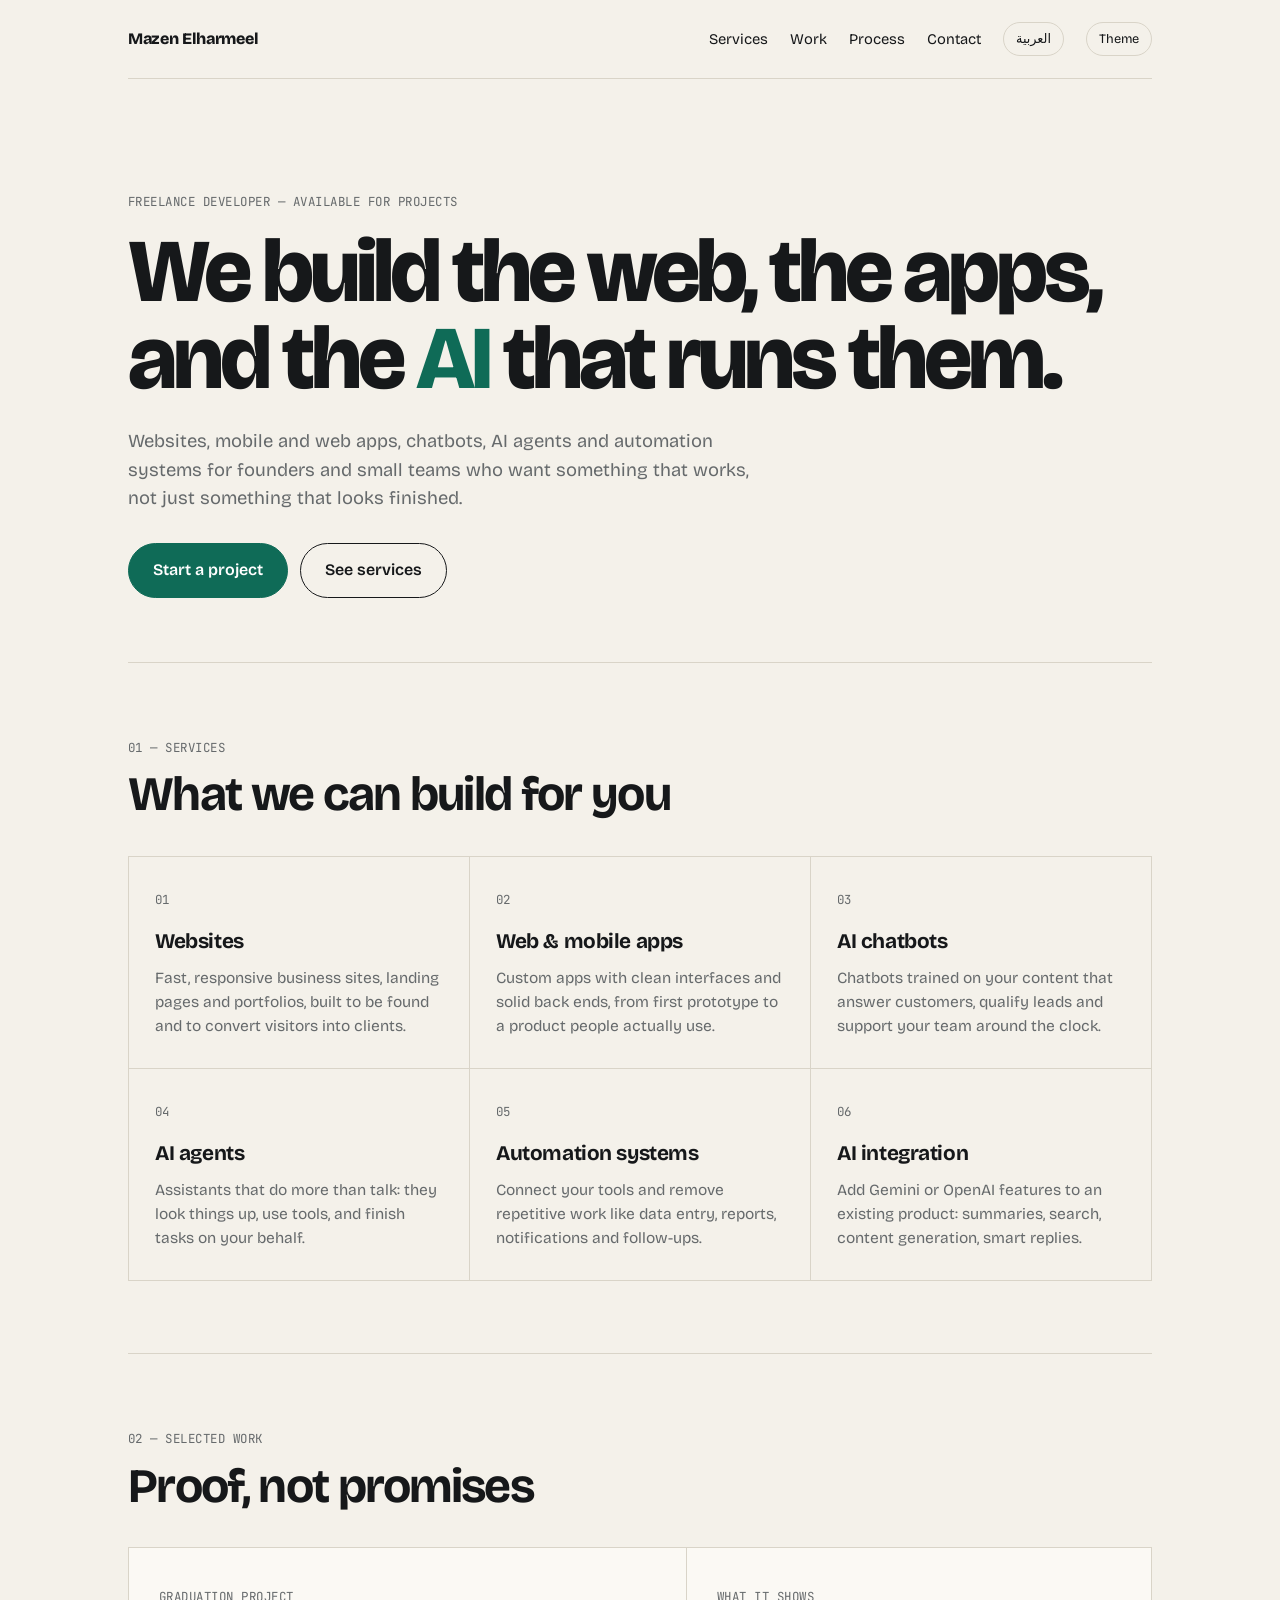
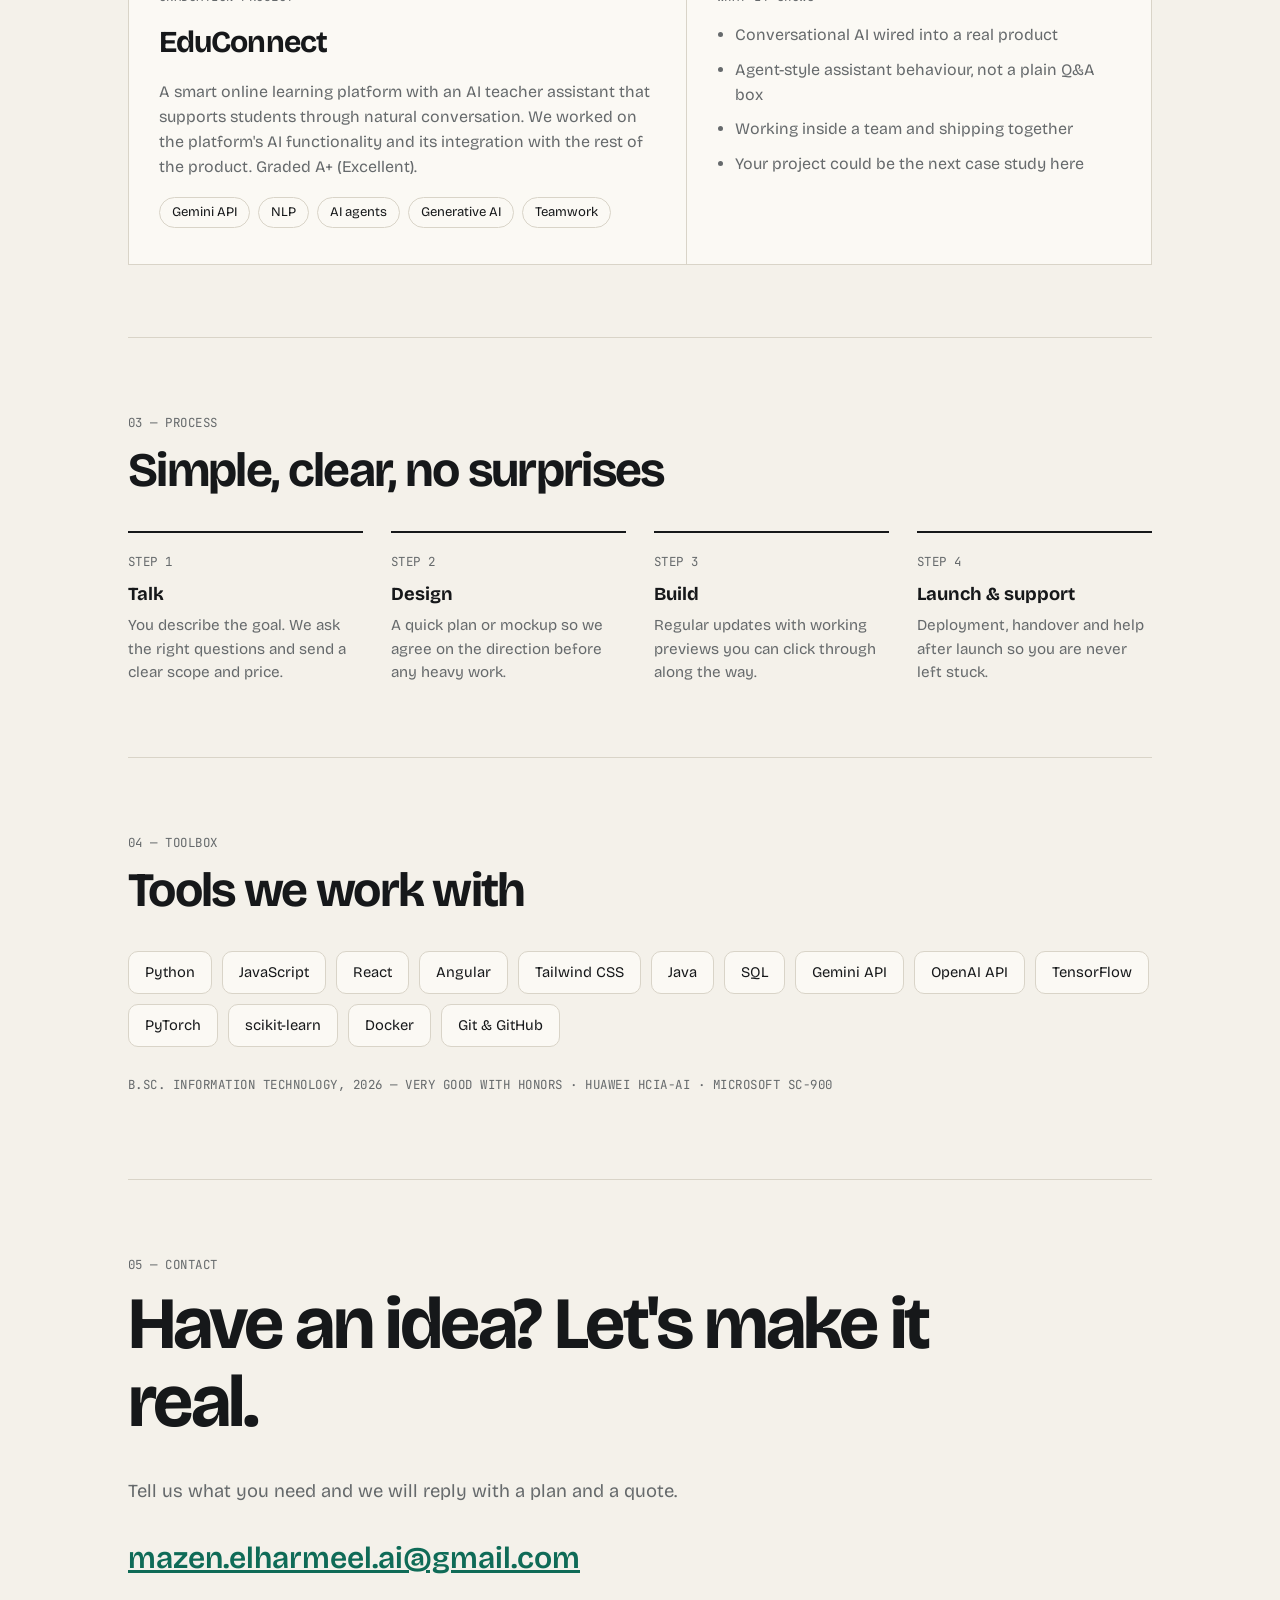
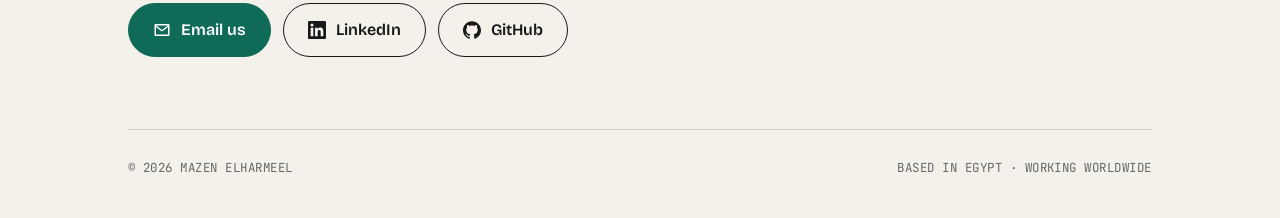
==== index.html @ 4aea42b0 "Add files via upload" ====
<!DOCTYPE html>
<html lang="en">

<head>
  <meta charset="utf-8">
  <meta name="viewport" content="width=device-width, initial-scale=1, viewport-fit=cover">
  <title>Mazen Elharmeel — Websites, AI Chatbots &amp; Automation</title>
  <meta name="description" content="Freelance developer building websites, apps, AI chatbots, agents and automation systems.">

  <!-- Fonts: Bricolage Grotesque (English), JetBrains Mono (labels), Cairo (Arabic) -->
  <link rel="stylesheet" href="https://fonts.googleapis.com/css2?family=Bricolage+Grotesque:wght@400;600;800&family=JetBrains+Mono:wght@400;500&family=Cairo:wght@400;600;800&display=swap">

  <link rel="stylesheet" href="css/style.css">
</head>

<!--
  TRANSLATIONS: any element with data-i18n="some.key" is translated to Arabic
  using the matching key in js/translations.js. The English text stays here.
-->

<body>
  <div class="wrap">

    <!-- ===================== NAVIGATION ===================== -->
    <nav class="nav">
      <b class="nav__brand" data-i18n="nav.brand">Mazen Elharmeel</b>
      <div class="nav__links">
        <a class="nav__link--hide-mobile" href="#services" data-i18n="nav.services">Services</a>
        <a class="nav__link--hide-mobile" href="#work" data-i18n="nav.work">Work</a>
        <a class="nav__link--hide-mobile" href="#process" data-i18n="nav.process">Process</a>
        <a href="#contact" data-i18n="nav.contact">Contact</a>
        <button class="pill-button" id="language-toggle" aria-label="Language">العربية</button>
        <button class="pill-button" id="theme-toggle" aria-label="Toggle theme" data-i18n="nav.theme">Theme</button>
      </div>
    </nav>


    <!-- ===================== HERO ===================== -->
    <header class="hero">
      <div class="reveal">
        <span class="mono" data-i18n="hero.label">Freelance developer — available for projects</span>

        <h1 class="hero__title" data-i18n="hero.title">We build the web, the apps, and the <em>AI</em> that runs them.</h1>

        <p class="lead" data-i18n="hero.lead">Websites, mobile and web apps, chatbots, AI agents and automation systems for founders and small teams who want something that works, not just something that looks finished.</p>

        <div class="btn-row">
          <a class="btn btn--primary" href="#contact" data-i18n="hero.start">Start a project</a>
          <a class="btn" href="#services" data-i18n="hero.services">See services</a>
        </div>
      </div>
    </header>


    <!-- ===================== SERVICES ===================== -->
    <section class="section" id="services">
      <span class="mono reveal" data-i18n="services.label">01 — Services</span>
      <h2 class="section__title reveal" data-i18n="services.title">What we can build for you</h2>

      <div class="services">

        <div class="service reveal">
          <span class="mono">01</span>
          <h3 class="service__title" data-i18n="service.web.title">Websites</h3>
          <p class="service__text" data-i18n="service.web.text">Fast, responsive business sites, landing pages and portfolios, built to be found and to convert visitors into clients.</p>
        </div>

        <div class="service reveal">
          <span class="mono">02</span>
          <h3 class="service__title" data-i18n="service.apps.title">Web &amp; mobile apps</h3>
          <p class="service__text" data-i18n="service.apps.text">Custom apps with clean interfaces and solid back ends, from first prototype to a product people actually use.</p>
        </div>

        <div class="service reveal">
          <span class="mono">03</span>
          <h3 class="service__title" data-i18n="service.chatbots.title">AI chatbots</h3>
          <p class="service__text" data-i18n="service.chatbots.text">Chatbots trained on your content that answer customers, qualify leads and support your team around the clock.</p>
        </div>

        <div class="service reveal">
          <span class="mono">04</span>
          <h3 class="service__title" data-i18n="service.agents.title">AI agents</h3>
          <p class="service__text" data-i18n="service.agents.text">Assistants that do more than talk: they look things up, use tools, and finish tasks on your behalf.</p>
        </div>

        <div class="service reveal">
          <span class="mono">05</span>
          <h3 class="service__title" data-i18n="service.automation.title">Automation systems</h3>
          <p class="service__text" data-i18n="service.automation.text">Connect your tools and remove repetitive work like data entry, reports, notifications and follow-ups.</p>
        </div>

        <div class="service reveal">
          <span class="mono">06</span>
          <h3 class="service__title" data-i18n="service.integration.title">AI integration</h3>
          <p class="service__text" data-i18n="service.integration.text">Add Gemini or OpenAI features to an existing product: summaries, search, content generation, smart replies.</p>
        </div>

      </div>
    </section>


    <!-- ===================== SELECTED WORK ===================== -->
    <section class="section" id="work">
      <span class="mono reveal" data-i18n="work.label">02 — Selected work</span>
      <h2 class="section__title reveal" data-i18n="work.title">Proof, not promises</h2>

      <div class="work reveal">

        <!-- Left panel: the project -->
        <div class="work__panel">
          <span class="mono" data-i18n="work.kind">Graduation project</span>
          <h3 class="work__title">EduConnect</h3>
          <p class="work__text" data-i18n="work.text">A smart online learning platform with an AI teacher assistant that supports students through natural conversation. We worked on the platform's AI functionality and its integration with the rest of the product. Graded A+ (Excellent).</p>

          <div class="tags">
            <span>Gemini API</span>
            <span>NLP</span>
            <span data-i18n="work.tag.agents">AI agents</span>
            <span data-i18n="work.tag.genai">Generative AI</span>
            <span data-i18n="work.tag.team">Teamwork</span>
          </div>
        </div>

        <!-- Right panel: what the project shows -->
        <div class="work__panel">
          <span class="mono" data-i18n="work.shows">What it shows</span>
          <ul class="work__points">
            <li data-i18n="work.point1">Conversational AI wired into a real product</li>
            <li data-i18n="work.point2">Agent-style assistant behaviour, not a plain Q&amp;A box</li>
            <li data-i18n="work.point3">Working inside a team and shipping together</li>
            <li data-i18n="work.point4">Your project could be the next case study here</li>
          </ul>
        </div>

      </div>
    </section>


    <!-- ===================== PROCESS ===================== -->
    <section class="section" id="process">
      <span class="mono reveal" data-i18n="process.label">03 — Process</span>
      <h2 class="section__title reveal" data-i18n="process.title">Simple, clear, no surprises</h2>

      <div class="steps">

        <div class="step reveal">
          <span class="mono" data-i18n="step1.label">Step 1</span>
          <h3 class="step__title" data-i18n="step1.title">Talk</h3>
          <p class="step__text" data-i18n="step1.text">You describe the goal. We ask the right questions and send a clear scope and price.</p>
        </div>

        <div class="step reveal">
          <span class="mono" data-i18n="step2.label">Step 2</span>
          <h3 class="step__title" data-i18n="step2.title">Design</h3>
          <p class="step__text" data-i18n="step2.text">A quick plan or mockup so we agree on the direction before any heavy work.</p>
        </div>

        <div class="step reveal">
          <span class="mono" data-i18n="step3.label">Step 3</span>
          <h3 class="step__title" data-i18n="step3.title">Build</h3>
          <p class="step__text" data-i18n="step3.text">Regular updates with working previews you can click through along the way.</p>
        </div>

        <div class="step reveal">
          <span class="mono" data-i18n="step4.label">Step 4</span>
          <h3 class="step__title" data-i18n="step4.title">Launch &amp; support</h3>
          <p class="step__text" data-i18n="step4.text">Deployment, handover and help after launch so you are never left stuck.</p>
        </div>

      </div>
    </section>


    <!-- ===================== TOOLBOX ===================== -->
    <section class="section" id="stack">
      <span class="mono reveal" data-i18n="stack.label">04 — Toolbox</span>
      <h2 class="section__title reveal" data-i18n="stack.title">Tools we work with</h2>

      <div class="toolbox reveal">
        <span>Python</span>
        <span>JavaScript</span>
        <span>React</span>
        <span>Angular</span>
        <span>Tailwind CSS</span>
        <span>Java</span>
        <span>SQL</span>
        <span>Gemini API</span>
        <span>OpenAI API</span>
        <span>TensorFlow</span>
        <span>PyTorch</span>
        <span>scikit-learn</span>
        <span>Docker</span>
        <span>Git &amp; GitHub</span>
      </div>

      <p class="mono credentials reveal" data-i18n="stack.credentials">B.Sc. Information Technology, 2026 — Very Good with Honors · Huawei HCIA-AI · Microsoft SC-900</p>
    </section>


    <!-- ===================== CONTACT ===================== -->
    <section class="section contact" id="contact">
      <span class="mono reveal" data-i18n="contact.label">05 — Contact</span>
      <h2 class="section__title reveal" data-i18n="contact.title">Have an idea? Let's make it real.</h2>
      <p class="lead reveal" data-i18n="contact.lead">Tell us what you need and we will reply with a plan and a quote.</p>

      <p class="reveal">
        <a class="contact__email" href="mailto:mazen.elharmeel.ai@gmail.com">mazen.elharmeel.ai@gmail.com</a>
      </p>

      <div class="btn-row btn-row--spaced reveal">

        <!-- Email -->
        <a class="btn btn--primary" href="mailto:mazen.elharmeel.ai@gmail.com?subject=New%20project">
          <svg viewBox="0 0 24 24" aria-hidden="true"><path d="M2 5.5A1.5 1.5 0 0 1 3.5 4h17A1.5 1.5 0 0 1 22 5.5v13a1.5 1.5 0 0 1-1.5 1.5h-17A1.5 1.5 0 0 1 2 18.5v-13zm2.2.5L12 12l7.8-6H4.2zM20 7.9l-7.4 5.7a1 1 0 0 1-1.2 0L4 7.9V18h16V7.9z"/></svg>
          <span data-i18n="contact.emailButton">Email us</span>
        </a>

        <!-- LinkedIn -->
        <a class="btn" href="https://linkedin.com/in/mazen-elharmeel-6a01112b9" target="_blank" rel="noopener">
          <svg viewBox="0 0 24 24" aria-hidden="true"><path d="M20.447 20.452h-3.554v-5.569c0-1.328-.027-3.037-1.852-3.037-1.853 0-2.136 1.445-2.136 2.939v5.667H9.351V9h3.414v1.561h.046c.477-.9 1.637-1.85 3.37-1.85 3.601 0 4.267 2.37 4.267 5.455v6.286zM5.337 7.433a2.062 2.062 0 0 1-2.063-2.065 2.064 2.064 0 1 1 2.063 2.065zm1.782 13.019H3.555V9h3.564v11.452zM22.225 0H1.771C.792 0 0 .774 0 1.729v20.542C0 23.227.792 24 1.771 24h20.451C23.2 24 24 23.227 24 22.271V1.729C24 .774 23.2 0 22.222 0h.003z"/></svg>
          <span>LinkedIn</span>
        </a>

        <!-- GitHub -->
        <a class="btn" href="https://github.com/MazenElharmeel-spec" target="_blank" rel="noopener">
          <svg viewBox="0 0 24 24" aria-hidden="true"><path d="M12 .297c-6.63 0-12 5.373-12 12 0 5.303 3.438 9.8 8.205 11.385.6.113.82-.258.82-.577 0-.285-.01-1.04-.015-2.04-3.338.724-4.042-1.61-4.042-1.61C4.422 18.07 3.633 17.7 3.633 17.7c-1.087-.744.084-.729.084-.729 1.205.084 1.838 1.236 1.838 1.236 1.07 1.835 2.809 1.305 3.495.998.108-.776.417-1.305.76-1.605-2.665-.3-5.466-1.332-5.466-5.93 0-1.31.465-2.38 1.235-3.22-.135-.303-.54-1.523.105-3.176 0 0 1.005-.322 3.3 1.23.96-.267 1.98-.399 3-.405 1.02.006 2.04.138 3 .405 2.28-1.552 3.285-1.23 3.285-1.23.645 1.653.24 2.873.12 3.176.765.84 1.23 1.91 1.23 3.22 0 4.61-2.805 5.625-5.475 5.921.42.36.81 1.096.81 2.22 0 1.606-.015 2.896-.015 3.286 0 .315.21.69.825.57C20.565 22.092 24 17.592 24 12.297c0-6.627-5.373-12-12-12"/></svg>
          <span>GitHub</span>
        </a>

      </div>
    </section>


    <!-- ===================== FOOTER ===================== -->
    <footer class="footer">
      <span class="mono" data-i18n="footer.copyright">© 2026 Mazen Elharmeel</span>
      <span class="mono" data-i18n="footer.location">Based in Egypt · Working worldwide</span>
    </footer>

  </div>

  <!-- Scripts: translations first, then the main logic -->
  <script src="js/translations.js"></script>
  <script src="js/main.js"></script>
</body>

</html>
---- css/style.css ----
/* ==========================================================================
   Mazen Elharmeel — Portfolio
   --------------------------------------------------------------------------
   1.  Design tokens (colors, light + dark)
   2.  Base
   3.  Layout helpers
   4.  Navigation
   5.  Hero
   6.  Buttons
   7.  Sections (shared)
   8.  Services grid
   9.  Selected work
   10. Process steps
   11. Toolbox
   12. Contact
   13. Footer
   14. Scroll animation
   15. Arabic / right-to-left
   16. Responsive
   ========================================================================== */


/* 1. DESIGN TOKENS
   Change colors here and the whole site updates.
   -------------------------------------------------------------------------- */
:root {
  --bg: #f4f1ea;          /* page background */
  --ink: #16181a;         /* main text */
  --mute: #666a6c;        /* secondary text */
  --line: #d9d4c8;        /* borders */
  --card: #fbf9f4;        /* card background */
  --accent: #0f6b57;      /* brand green */
  --accent-ink: #ffffff;  /* text on accent */

  /* keep content clear of phone notches */
  padding-top: env(safe-area-inset-top, 0px);
  padding-bottom: env(safe-area-inset-bottom, 0px);
}

/* Dark mode: follows the device unless the visitor picked a theme manually */
@media (prefers-color-scheme: dark) {
  :root:not([data-theme="light"]) {
    --bg: #101211;
    --ink: #ece9e1;
    --mute: #9a9e9b;
    --line: #2a2e2c;
    --card: #171a19;
    --accent: #4fd1a8;
    --accent-ink: #07120e;
  }
}

/* Dark mode: chosen with the Theme button */
:root[data-theme="dark"] {
  --bg: #101211;
  --ink: #ece9e1;
  --mute: #9a9e9b;
  --line: #2a2e2c;
  --card: #171a19;
  --accent: #4fd1a8;
  --accent-ink: #07120e;
}


/* 2. BASE
   -------------------------------------------------------------------------- */
*,
*::before,
*::after {
  box-sizing: border-box;
}

html {
  scroll-behavior: smooth;
  scroll-padding-top: env(safe-area-inset-top, 0px);
}

body {
  margin: 0;
  background: var(--bg);
  color: var(--ink);
  font-family: 'Bricolage Grotesque', system-ui, sans-serif;
  line-height: 1.55;
  -webkit-font-smoothing: antialiased;
}

a {
  color: inherit;
}

/* Small uppercase labels used across the site */
.mono {
  font-family: 'JetBrains Mono', ui-monospace, monospace;
  font-size: 0.78rem;
  letter-spacing: 0.04em;
  text-transform: uppercase;
  color: var(--mute);
}


/* 3. LAYOUT HELPERS
   -------------------------------------------------------------------------- */
.wrap {
  max-width: 1120px;
  margin: 0 auto;
  padding: 0 clamp(20px, 5vw, 48px);
}


/* 4. NAVIGATION
   -------------------------------------------------------------------------- */
.nav {
  display: flex;
  justify-content: space-between;
  align-items: center;
  padding: 22px 0;
  border-bottom: 1px solid var(--line);
}

.nav__brand {
  font-weight: 800;
  letter-spacing: -0.02em;
}

.nav__links {
  display: flex;
  gap: 22px;
  align-items: center;
}

.nav__links a {
  text-decoration: none;
  font-size: 0.92rem;
}

.nav__links a:hover {
  color: var(--accent);
}

/* Language and theme buttons */
.pill-button {
  background: none;
  border: 1px solid var(--line);
  color: var(--ink);
  border-radius: 99px;
  padding: 6px 12px;
  font: inherit;
  font-size: 0.8rem;
  cursor: pointer;
}


/* 5. HERO
   -------------------------------------------------------------------------- */
.hero {
  padding: clamp(48px, 9vw, 110px) 0 64px;
}

.hero__title {
  font-size: clamp(2.5rem, 7.2vw, 5.6rem);
  line-height: 0.98;
  letter-spacing: -0.045em;
  font-weight: 800;
  margin: 14px 0 24px;
}

.hero__title em {
  font-style: normal;
  color: var(--accent);
}

.lead {
  font-size: 1.15rem;
  max-width: 34em;
  color: var(--mute);
  margin: 0 0 30px;
}


/* 6. BUTTONS
   -------------------------------------------------------------------------- */
.btn-row {
  display: flex;
  flex-wrap: wrap;
  gap: 12px;
}

.btn-row--spaced {
  margin-top: 20px;
}

.btn {
  display: inline-flex;
  align-items: center;
  gap: 10px;
  padding: 14px 24px;
  border-radius: 99px;
  border: 1px solid var(--ink);
  text-decoration: none;
  font-weight: 600;
  transition: transform 0.2s;
}

.btn:hover {
  transform: translateY(-2px);
}

.btn--primary {
  background: var(--accent);
  border-color: var(--accent);
  color: var(--accent-ink);
}

.btn svg {
  width: 18px;
  height: 18px;
  fill: currentColor;
  flex: none;
}


/* 7. SECTIONS (shared)
   -------------------------------------------------------------------------- */
.section {
  padding: 72px 0;
  border-top: 1px solid var(--line);
}

.section__title {
  font-size: clamp(1.8rem, 4vw, 3rem);
  letter-spacing: -0.035em;
  line-height: 1.05;
  margin: 10px 0 36px;
  max-width: 14em;
}


/* 8. SERVICES GRID
   -------------------------------------------------------------------------- */
.services {
  display: grid;
  grid-template-columns: repeat(auto-fit, minmax(290px, 1fr));
  gap: 1px;                       /* the gap shows the background as thin lines */
  background: var(--line);
  border: 1px solid var(--line);
}

.service {
  background: var(--bg);
  padding: 30px 26px;
  transition: background 0.25s;
}

.service:hover {
  background: var(--card);
}

.service__title {
  margin: 14px 0 8px;
  font-size: 1.3rem;
  letter-spacing: -0.02em;
}

.service__text {
  margin: 0;
  color: var(--mute);
  font-size: 0.97rem;
}


/* 9. SELECTED WORK
   -------------------------------------------------------------------------- */
.work {
  display: grid;
  grid-template-columns: 1.2fr 1fr;
  gap: 1px;
  background: var(--line);
  border: 1px solid var(--line);
}

.work__panel {
  background: var(--card);
  padding: 36px 30px;
}

.work__title {
  font-size: 1.9rem;
  letter-spacing: -0.03em;
  margin: 10px 0 14px;
}

.work__text {
  margin: 0;
  color: var(--mute);
}

.work__points {
  margin: 14px 0 0;
  padding-inline-start: 18px;
  color: var(--mute);
}

.work__points li {
  margin-bottom: 10px;
}

.tags {
  display: flex;
  flex-wrap: wrap;
  gap: 8px;
  margin-top: 18px;
}

.tags span {
  border: 1px solid var(--line);
  border-radius: 99px;
  padding: 4px 12px;
  font-size: 0.82rem;
}


/* 10. PROCESS STEPS
   -------------------------------------------------------------------------- */
.steps {
  display: grid;
  grid-template-columns: repeat(auto-fit, minmax(200px, 1fr));
  gap: 28px;
}

.step {
  border-top: 2px solid var(--ink);
  padding-top: 16px;
}

.step__title {
  margin: 6px 0;
  font-size: 1.15rem;
}

.step__text {
  margin: 0;
  color: var(--mute);
  font-size: 0.95rem;
}


/* 11. TOOLBOX
   -------------------------------------------------------------------------- */
.toolbox {
  display: flex;
  flex-wrap: wrap;
  gap: 10px;
}

.toolbox span {
  padding: 9px 16px;
  border: 1px solid var(--line);
  border-radius: 10px;
  background: var(--card);
  font-size: 0.92rem;
}

.credentials {
  margin-top: 28px;
}


/* 12. CONTACT
   -------------------------------------------------------------------------- */
.contact .section__title {
  max-width: 11em;
  font-size: clamp(2.2rem, 6vw, 4.6rem);
}

.contact__email {
  font-size: clamp(1.1rem, 3vw, 1.9rem);
  font-weight: 600;
  color: var(--accent);
}


/* 13. FOOTER
   -------------------------------------------------------------------------- */
.footer {
  padding: 28px 0 40px;
  border-top: 1px solid var(--line);
  display: flex;
  justify-content: space-between;
  flex-wrap: wrap;
  gap: 12px;
}


/* 14. SCROLL ANIMATION
   Elements with class "reveal" fade in when scrolled into view (see js/main.js)
   -------------------------------------------------------------------------- */
.reveal {
  opacity: 0;
  transform: translateY(18px);
  transition: opacity 0.7s, transform 0.7s;
}

.reveal.is-visible {
  opacity: 1;
  transform: none;
}

/* Respect visitors who turn animations off */
@media (prefers-reduced-motion: reduce) {
  .reveal {
    opacity: 1;
    transform: none;
    transition: none;
  }
  html { scroll-behavior: auto; }
  .btn { transition: none; }
}


/* 15. ARABIC / RIGHT-TO-LEFT
   js/main.js sets dir="rtl" on <html> when Arabic is chosen.
   -------------------------------------------------------------------------- */
[dir="rtl"] body {
  font-family: 'Cairo', system-ui, sans-serif;
}

[dir="rtl"] .mono {
  font-family: 'Cairo', sans-serif;
  font-size: 0.85rem;
  letter-spacing: 0;
  text-transform: none;
}

/* Tight letter-spacing breaks Arabic letter joining, so reset it */
[dir="rtl"] .hero__title,
[dir="rtl"] .section__title,
[dir="rtl"] .service__title,
[dir="rtl"] .step__title,
[dir="rtl"] .work__title,
[dir="rtl"] .nav__brand {
  letter-spacing: 0;
}

[dir="rtl"] .hero__title {
  line-height: 1.2;
}


/* 16. RESPONSIVE
   -------------------------------------------------------------------------- */
@media (max-width: 760px) {
  .work {
    grid-template-columns: 1fr;
  }

  /* hide the text links on small screens; the Contact link stays */
  .nav__links .nav__link--hide-mobile {
    display: none;
  }
}
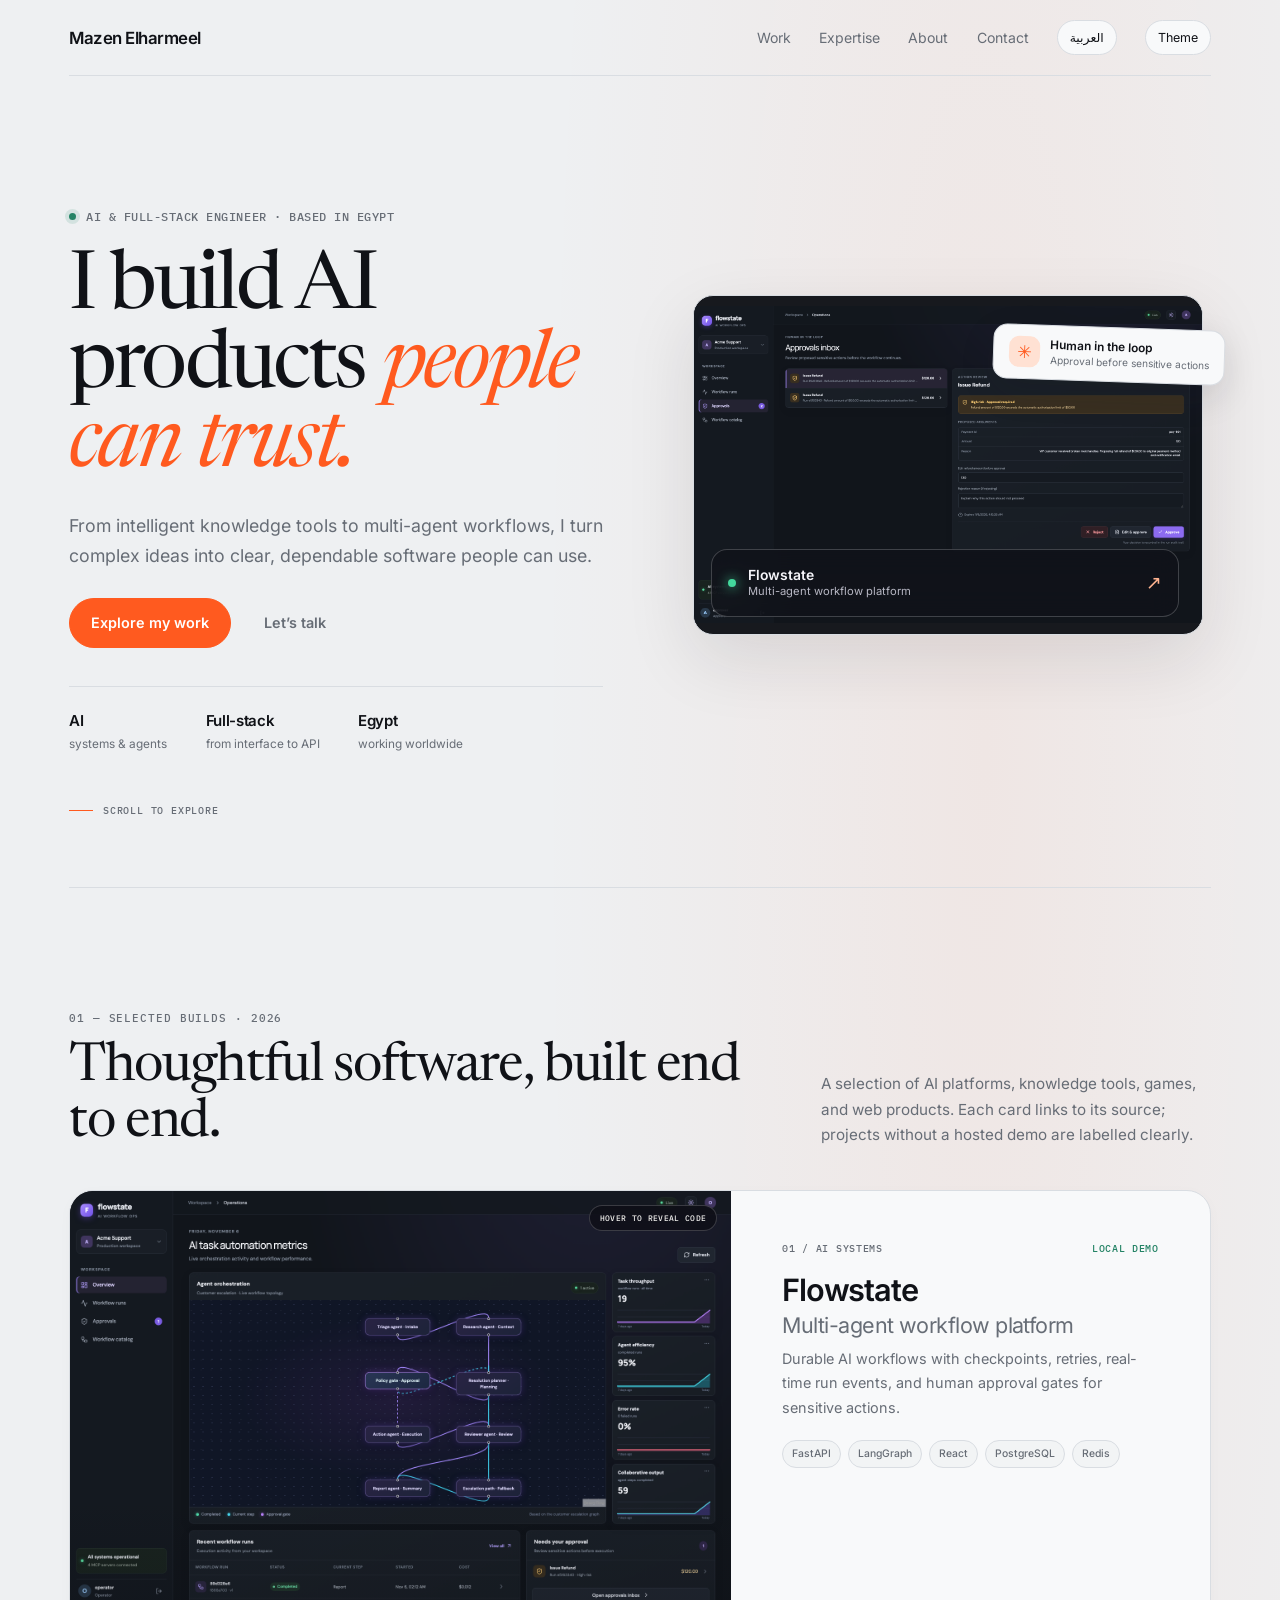
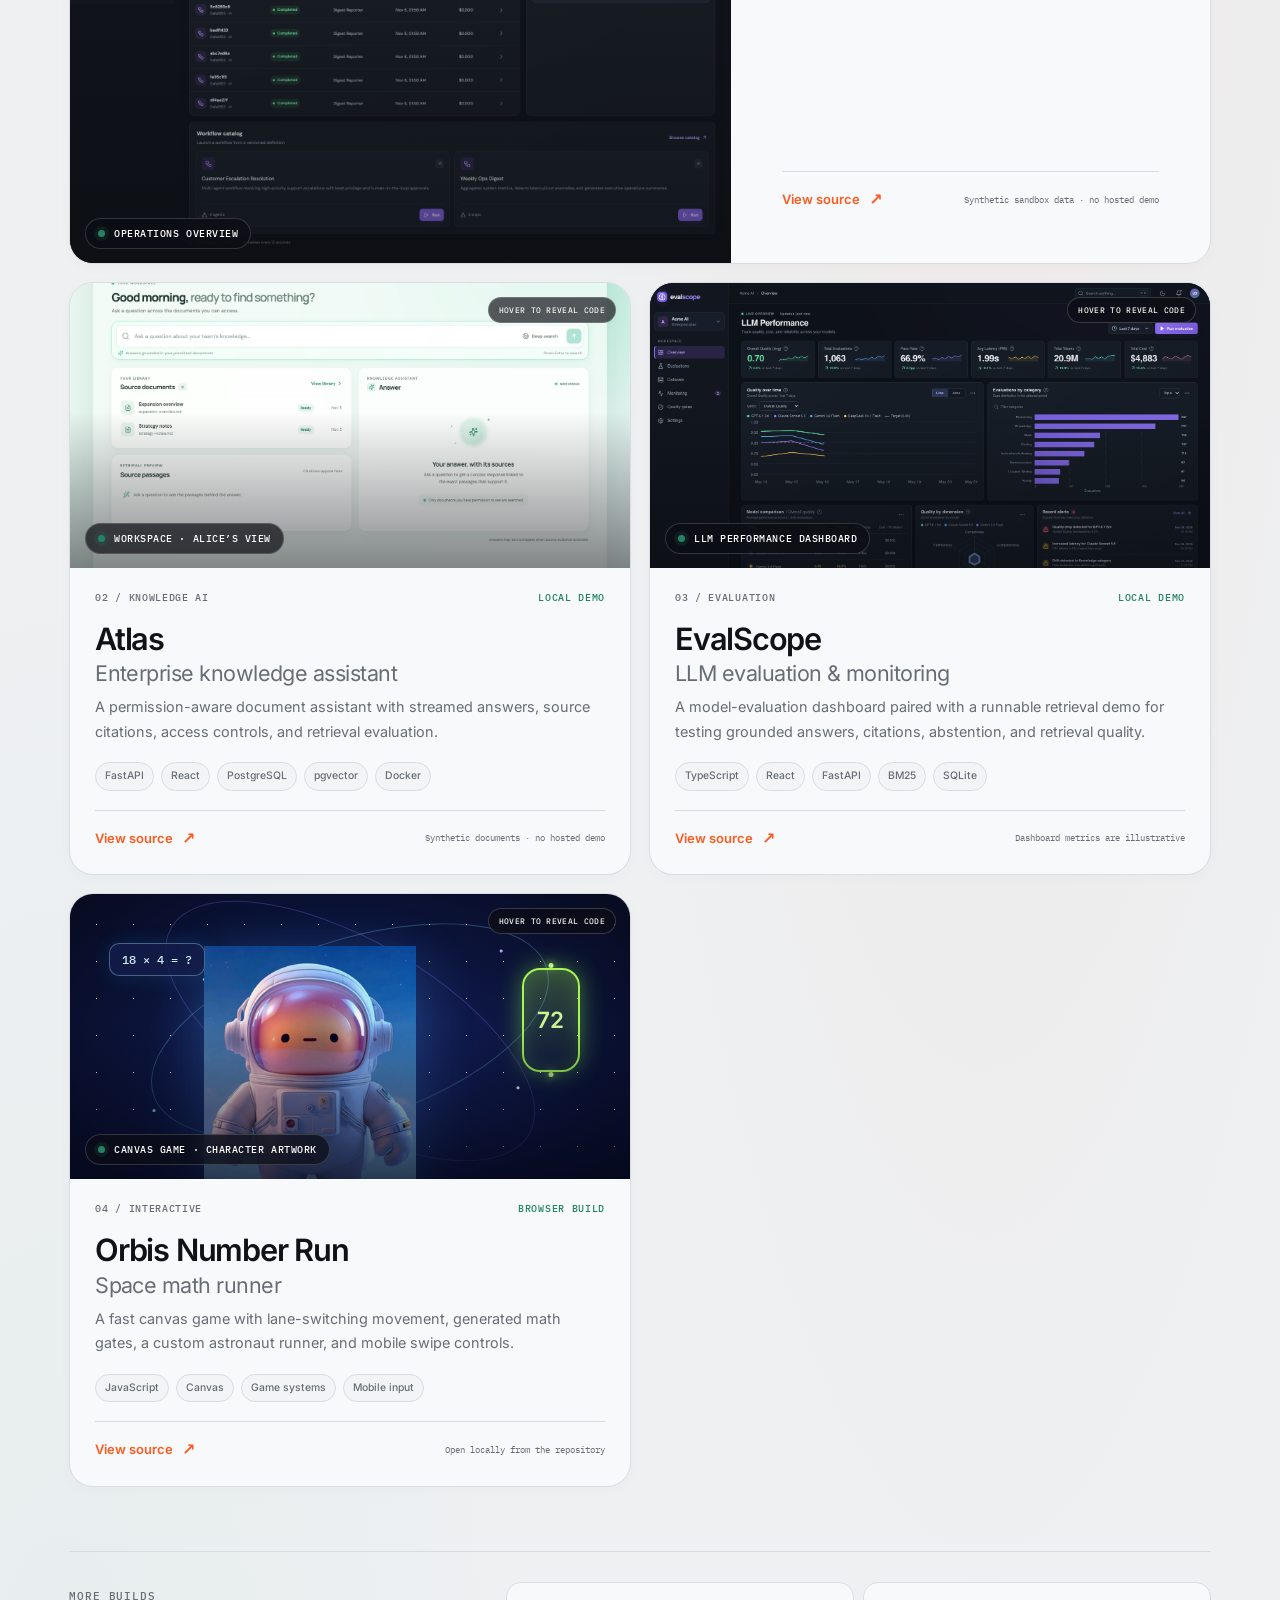
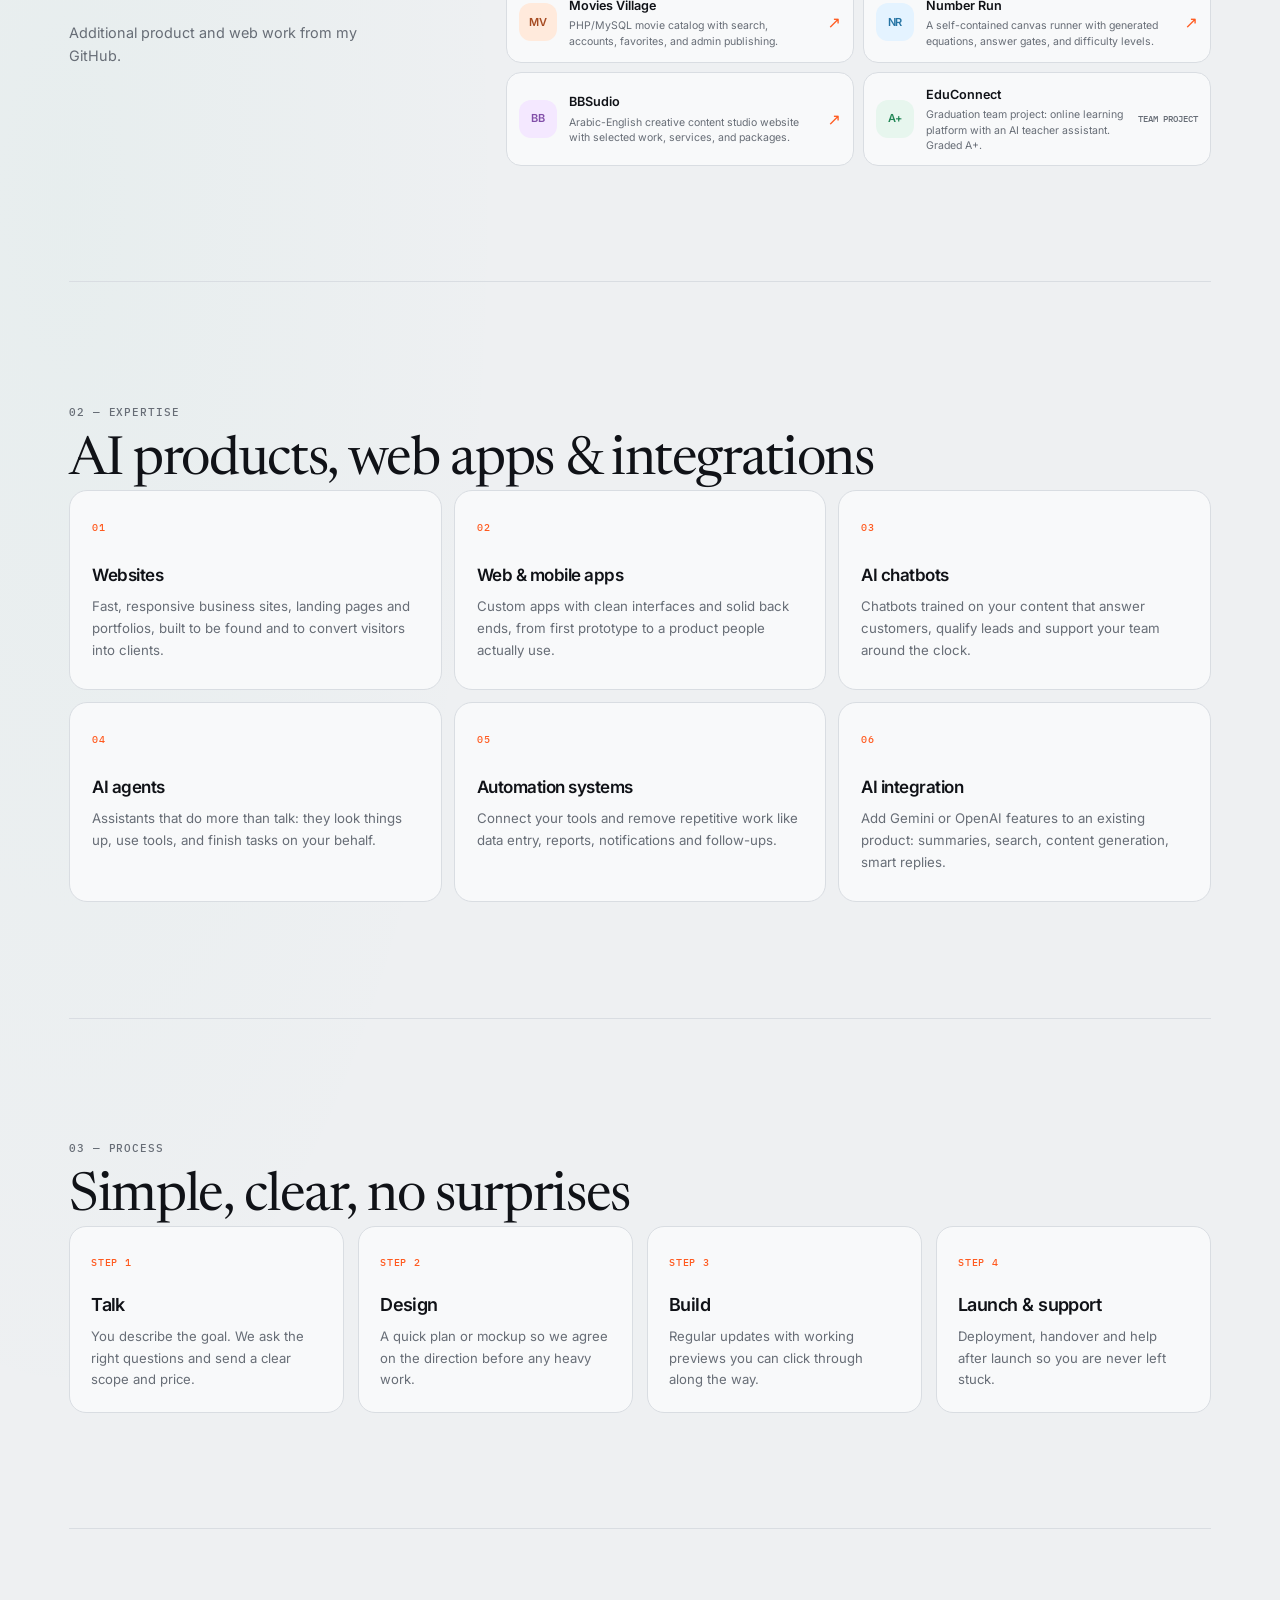
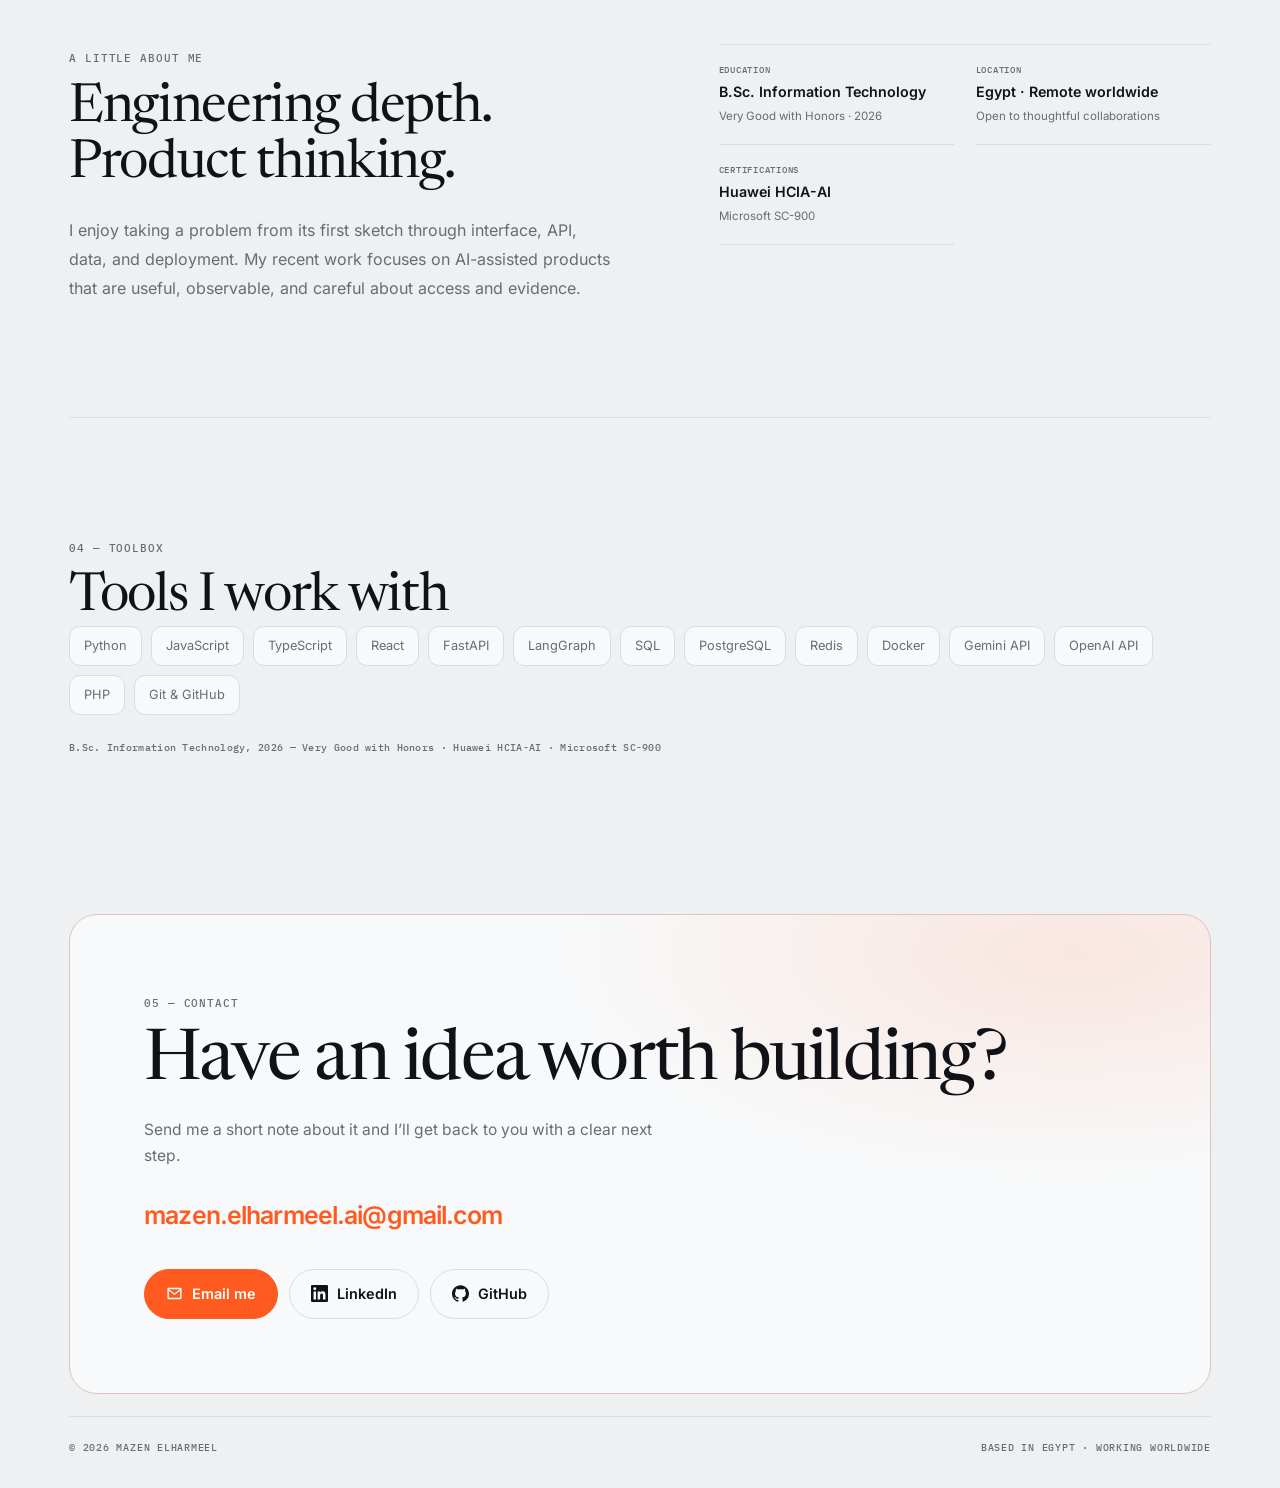
==== commit deae104d: "Refresh portfolio with project showcases and code reveals" ====
--- a/index.html
+++ b/index.html
@@ -4,11 +4,11 @@
 <head>
   <meta charset="utf-8">
   <meta name="viewport" content="width=device-width, initial-scale=1, viewport-fit=cover">
-  <title>Mazen Elharmeel — Websites, AI Chatbots &amp; Automation</title>
-  <meta name="description" content="Freelance developer building websites, apps, AI chatbots, agents and automation systems.">
-
-  <!-- Fonts: Bricolage Grotesque (English), JetBrains Mono (labels), Cairo (Arabic) -->
-  <link rel="stylesheet" href="https://fonts.googleapis.com/css2?family=Bricolage+Grotesque:wght@400;600;800&family=JetBrains+Mono:wght@400;500&family=Cairo:wght@400;600;800&display=swap">
+  <title>Mazen Elharmeel — AI &amp; Full-Stack Engineer</title>
+  <meta name="description" content="Mazen Elharmeel builds dependable AI products, multi-agent workflows, knowledge assistants, and thoughtful web applications.">
+
+  <!-- Cairo is used for Arabic; English typography is self-hosted with the Distill demo fonts. -->
+  <link rel="stylesheet" href="https://fonts.googleapis.com/css2?family=Cairo:wght@400;600;800&display=swap">
 
   <link rel="stylesheet" href="css/style.css">
 </head>
@@ -25,9 +25,9 @@
     <nav class="nav">
       <b class="nav__brand" data-i18n="nav.brand">Mazen Elharmeel</b>
       <div class="nav__links">
-        <a class="nav__link--hide-mobile" href="#services" data-i18n="nav.services">Services</a>
         <a class="nav__link--hide-mobile" href="#work" data-i18n="nav.work">Work</a>
-        <a class="nav__link--hide-mobile" href="#process" data-i18n="nav.process">Process</a>
+        <a class="nav__link--hide-mobile" href="#services" data-i18n="nav.services">Expertise</a>
+        <a class="nav__link--hide-mobile" href="#about" data-i18n="nav.about">About</a>
         <a href="#contact" data-i18n="nav.contact">Contact</a>
         <button class="pill-button" id="language-toggle" aria-label="Language">العربية</button>
         <button class="pill-button" id="theme-toggle" aria-label="Toggle theme" data-i18n="nav.theme">Theme</button>
@@ -37,25 +37,182 @@
 
     <!-- ===================== HERO ===================== -->
     <header class="hero">
-      <div class="reveal">
-        <span class="mono" data-i18n="hero.label">Freelance developer — available for projects</span>
-
-        <h1 class="hero__title" data-i18n="hero.title">We build the web, the apps, and the <em>AI</em> that runs them.</h1>
-
-        <p class="lead" data-i18n="hero.lead">Websites, mobile and web apps, chatbots, AI agents and automation systems for founders and small teams who want something that works, not just something that looks finished.</p>
-
-        <div class="btn-row">
-          <a class="btn btn--primary" href="#contact" data-i18n="hero.start">Start a project</a>
-          <a class="btn" href="#services" data-i18n="hero.services">See services</a>
-        </div>
-      </div>
+      <div class="hero__grid">
+        <div class="hero__copy reveal">
+          <span class="hero__eyebrow"><i></i><span data-i18n="hero.label">AI &amp; full-stack engineer · based in Egypt</span></span>
+          <h1 class="hero__title" data-i18n="hero.title">I build AI products <em>people can trust.</em></h1>
+          <p class="lead" data-i18n="hero.lead">From intelligent knowledge tools to multi-agent workflows, I turn complex ideas into clear, dependable software people can use.</p>
+          <div class="btn-row">
+            <a class="btn btn--primary" href="#work" data-i18n="hero.start">Explore my work</a>
+            <a class="btn btn--quiet" href="#contact" data-i18n="hero.services">Let’s talk</a>
+          </div>
+          <div class="hero__facts" aria-label="Profile highlights">
+            <div><strong>AI</strong><span data-i18n="hero.fact1">systems &amp; agents</span></div>
+            <div><strong>Full-stack</strong><span data-i18n="hero.fact2">from interface to API</span></div>
+            <div><strong>Egypt</strong><span data-i18n="hero.fact3">working worldwide</span></div>
+          </div>
+        </div>
+        <div class="hero__visual reveal" aria-label="Flowstate workflow operations dashboard project preview">
+          <img src="assets/projects/flowstate-approval.png" alt="Flowstate approval review screen for a sensitive AI workflow action">
+          <div class="hero__visual-caption"><span class="hero__live-dot"></span><span><b>Flowstate</b><small data-i18n="hero.visual">Multi-agent workflow platform</small></span><span class="hero__visual-arrow" aria-hidden="true">↗</span></div>
+          <div class="hero__floating"><span class="hero__floating-icon">✳</span><span><b data-i18n="hero.floatingTitle">Human in the loop</b><small data-i18n="hero.floating">Approval before sensitive actions</small></span></div>
+        </div>
+      </div>
+      <a class="hero__scroll mono" href="#work"><span></span><span data-i18n="hero.scroll">Scroll to explore</span></a>
     </header>
+
+
+    <!-- ===================== SELECTED WORK ===================== -->
+    <section class="section work-section" id="work">
+      <div class="section-heading reveal">
+        <div><span class="mono" data-i18n="work.label">01 — SELECTED BUILDS · 2026</span><h2 class="section__title" data-i18n="work.title">Thoughtful software, built end to end.</h2></div>
+        <p data-i18n="work.intro">A selection of AI platforms, knowledge tools, games, and web products. Each card links to its source; projects without a hosted demo are labelled clearly.</p>
+      </div>
+
+      <div class="projects-grid">
+        <article class="project-card project-card--feature reveal">
+          <a class="project-media" href="https://github.com/MazenElharmeel-spec/flowstate-multi-agent-workflow-platform" target="_blank" rel="noopener" aria-label="View Flowstate on GitHub">
+            <img src="assets/projects/flowstate-overview.png" alt="Flowstate AI operations console with a multi-agent workflow graph and monitoring panels" loading="lazy">
+            <div class="project-code" aria-hidden="true">
+              <div class="project-code__head"><span>backend/app/agents/action.py</span><span>PY</span></div>
+              <div class="project-code__lines">
+                <span><i>class</i> ActionExecutionOutput(BaseModel):</span>
+                <span>  executed_tools: list[str] = Field(</span>
+                <span>    default_factory=list</span>
+                <span>  )</span>
+                <span>  summary: str = Field(...)</span>
+                <span>&nbsp;</span>
+                <span>ACTION_ALLOWLIST: list[str] = [</span>
+                <span>  <em>"issue_refund"</em>, <em>"send_email"</em>,</span>
+                <span>  <em>"update_ticket_status"</em>,</span>
+                <span>]</span>
+              </div>
+              <span class="project-code__foot">SOURCE PREVIEW · PYTHON</span>
+            </div>
+            <span class="project-scan" aria-hidden="true"></span>
+            <span class="project-media__label"><i></i><span data-i18n="project.flow.media">Operations overview</span></span>
+          </a>
+          <div class="project-copy">
+            <div class="project-kicker"><span>01 / AI SYSTEMS</span><span data-i18n="project.local">LOCAL DEMO</span></div>
+            <h3>Flowstate <span data-i18n="project.flow.type">Multi-agent workflow platform</span></h3>
+            <p data-i18n="project.flow.text">Durable AI workflows with checkpoints, retries, real-time run events, and human approval gates for sensitive actions.</p>
+            <div class="project-tags"><span>FastAPI</span><span>LangGraph</span><span>React</span><span>PostgreSQL</span><span>Redis</span></div>
+            <div class="project-actions"><a class="project-link" href="https://github.com/MazenElharmeel-spec/flowstate-multi-agent-workflow-platform" target="_blank" rel="noopener"><span data-i18n="project.source">View source</span><span aria-hidden="true">↗</span></a><span class="project-note" data-i18n="project.flow.note">Synthetic sandbox data · no hosted demo</span></div>
+          </div>
+        </article>
+
+        <article class="project-card reveal">
+          <a class="project-media project-media--mint" href="https://github.com/MazenElharmeel-spec/enterprise-rag-knowledge-assistant" target="_blank" rel="noopener" aria-label="View Atlas Knowledge Assistant on GitHub">
+            <img src="assets/projects/atlas-dashboard.png" alt="Atlas access-aware knowledge assistant workspace with document library, question search, and answer panel" loading="lazy">
+            <div class="project-code" aria-hidden="true">
+              <div class="project-code__head"><span>backend/app/retrieval/hybrid.py</span><span>PY</span></div>
+              <div class="project-code__lines">
+                <span>memberships = await session.execute(</span>
+                <span>  text(</span>
+                <span>    <em>"SELECT group_id FROM memberships WHERE user_id = :user_id"</em></span>
+                <span>  ), {<em>"user_id"</em>: user.id}</span>
+                <span>)</span>
+                <span>principals = [</span>
+                <span>  f<em>"user:{user.id}"</em>,</span>
+                <span>  f<em>"org:{user.organization_id}"</em>,</span>
+                <span>]</span>
+              </div>
+              <span class="project-code__foot">SOURCE PREVIEW · PYTHON</span>
+            </div>
+            <span class="project-scan" aria-hidden="true"></span>
+            <span class="project-media__label"><i></i><span data-i18n="project.atlas.media">Workspace · Alice’s view</span></span>
+          </a>
+          <div class="project-copy">
+            <div class="project-kicker"><span>02 / KNOWLEDGE AI</span><span data-i18n="project.local">LOCAL DEMO</span></div>
+            <h3>Atlas <span data-i18n="project.atlas.type">Enterprise knowledge assistant</span></h3>
+            <p data-i18n="project.atlas.text">A permission-aware document assistant with streamed answers, source citations, access controls, and retrieval evaluation.</p>
+            <div class="project-tags"><span>FastAPI</span><span>React</span><span>PostgreSQL</span><span>pgvector</span><span>Docker</span></div>
+            <div class="project-actions"><a class="project-link" href="https://github.com/MazenElharmeel-spec/enterprise-rag-knowledge-assistant" target="_blank" rel="noopener"><span data-i18n="project.source">View source</span><span aria-hidden="true">↗</span></a><span class="project-note" data-i18n="project.atlas.note">Synthetic documents · no hosted demo</span></div>
+          </div>
+        </article>
+
+        <article class="project-card reveal">
+          <a class="project-media project-media--dark" href="https://github.com/MazenElharmeel-spec/evalscope-llm-evaluation-monitoring" target="_blank" rel="noopener" aria-label="View EvalScope on GitHub">
+            <img src="assets/projects/evalscope-overview.png" alt="EvalScope LLM dashboard showing evaluation metrics, model comparisons, quality charts, and recent alerts" loading="lazy">
+            <div class="project-code" aria-hidden="true">
+              <div class="project-code__head"><span>backend/app/retrieval.py</span><span>PY</span></div>
+              <div class="project-code__lines">
+                <span><i>TOKEN_RE</i> = re.compile(</span>
+                <span>  r<em>"[a-z0-9]+(?:['’-][a-z0-9]+)?"</em>,</span>
+                <span>  re.IGNORECASE</span>
+                <span>)</span>
+                <span>&nbsp;</span>
+                <span><i>def</i> tokenize(text: str) -&gt; list[str]:</span>
+                <span>  <i>return</i> [</span>
+                <span>    token.casefold()</span>
+                <span>    <i>for</i> token <i>in</i> TOKEN_RE.findall(text)</span>
+                <span>    <i>if</i> token.casefold() not in STOPWORDS</span>
+                <span>  ]</span>
+              </div>
+              <span class="project-code__foot">SOURCE PREVIEW · PYTHON</span>
+            </div>
+            <span class="project-scan" aria-hidden="true"></span>
+            <span class="project-media__label"><i></i><span data-i18n="project.eval.media">LLM performance dashboard</span></span>
+          </a>
+          <div class="project-copy">
+            <div class="project-kicker"><span>03 / EVALUATION</span><span data-i18n="project.local">LOCAL DEMO</span></div>
+            <h3>EvalScope <span data-i18n="project.eval.type">LLM evaluation &amp; monitoring</span></h3>
+            <p data-i18n="project.eval.text">A model-evaluation dashboard paired with a runnable retrieval demo for testing grounded answers, citations, abstention, and retrieval quality.</p>
+            <div class="project-tags"><span>TypeScript</span><span>React</span><span>FastAPI</span><span>BM25</span><span>SQLite</span></div>
+            <div class="project-actions"><a class="project-link" href="https://github.com/MazenElharmeel-spec/evalscope-llm-evaluation-monitoring" target="_blank" rel="noopener"><span data-i18n="project.source">View source</span><span aria-hidden="true">↗</span></a><span class="project-note" data-i18n="project.eval.note">Dashboard metrics are illustrative</span></div>
+          </div>
+        </article>
+
+        <article class="project-card project-card--orbis reveal">
+          <a class="project-media project-media--space" href="https://github.com/MazenElharmeel-spec/orbis-number-run" target="_blank" rel="noopener" aria-label="View Orbis Number Run on GitHub">
+            <div class="orbis-scene"><div class="orbis-orbit orbit-one"></div><div class="orbis-orbit orbit-two"></div><div class="orbis-stars"></div><img src="assets/projects/orbis-number-run.png" alt="Orbis astronaut character artwork" loading="lazy"><span class="orbis-equation">18 × 4 = ?</span><span class="orbis-gate"><b>72</b></span></div>
+            <div class="project-code" aria-hidden="true">
+              <div class="project-code__head"><span>src/equations.js</span><span>JS</span></div>
+              <div class="project-code__lines">
+                <span><i>function</i> createEquation(random, stage) {</span>
+                <span>  <i>const</i> operations =</span>
+                <span>    getAvailableOperations(stage);</span>
+                <span>  <i>const</i> operation = operations[</span>
+                <span>    randomInteger(random, 0,</span>
+                <span>      operations.length - 1)];</span>
+                <span>  ...</span>
+                <span>  <i>return</i> {</span>
+                <span>    problem: <em>`${left} ${symbol} ${right}`</em>,</span>
+                <span>    choices,</span>
+                <span>  };</span>
+                <span>}</span>
+              </div>
+              <span class="project-code__foot">SOURCE PREVIEW · JAVASCRIPT</span>
+            </div>
+            <span class="project-scan" aria-hidden="true"></span>
+            <span class="project-media__label"><i></i><span data-i18n="project.orbis.media">Canvas game · character artwork</span></span>
+          </a>
+          <div class="project-copy">
+            <div class="project-kicker"><span>04 / INTERACTIVE</span><span data-i18n="project.browser">BROWSER BUILD</span></div>
+            <h3>Orbis Number Run <span data-i18n="project.orbis.type">Space math runner</span></h3>
+            <p data-i18n="project.orbis.text">A fast canvas game with lane-switching movement, generated math gates, a custom astronaut runner, and mobile swipe controls.</p>
+            <div class="project-tags"><span>JavaScript</span><span>Canvas</span><span>Game systems</span><span>Mobile input</span></div>
+            <div class="project-actions"><a class="project-link" href="https://github.com/MazenElharmeel-spec/orbis-number-run" target="_blank" rel="noopener"><span data-i18n="project.source">View source</span><span aria-hidden="true">↗</span></a><span class="project-note" data-i18n="project.orbis.note">Open locally from the repository</span></div>
+          </div>
+        </article>
+      </div>
+
+      <div class="more-work reveal">
+        <div class="more-work__heading"><span class="mono" data-i18n="work.moreLabel">MORE BUILDS</span><p data-i18n="work.moreText">Additional product and web work from my GitHub.</p></div>
+        <div class="more-work__list">
+          <a href="https://github.com/MazenElharmeel-spec/movie-village" target="_blank" rel="noopener" class="more-project"><span class="more-project__icon more-project__icon--film">MV</span><span><b>Movies Village</b><small data-i18n="project.movie.text">PHP/MySQL movie catalog with search, accounts, favorites, and admin publishing.</small></span><i>↗</i></a>
+          <a href="https://github.com/MazenElharmeel-spec/number-run" target="_blank" rel="noopener" class="more-project"><span class="more-project__icon more-project__icon--run">NR</span><span><b>Number Run</b><small data-i18n="project.run.text">A self-contained canvas runner with generated equations, answer gates, and difficulty levels.</small></span><i>↗</i></a>
+          <a href="https://github.com/MazenElharmeel-spec/BBSudio" target="_blank" rel="noopener" class="more-project"><span class="more-project__icon more-project__icon--studio">BB</span><span><b>BBSudio</b><small data-i18n="project.bb.text">Arabic-English creative content studio website with selected work, services, and packages.</small></span><i>↗</i></a>
+          <div class="more-project more-project--edu"><span class="more-project__icon more-project__icon--edu">A+</span><span><b>EduConnect</b><small data-i18n="project.edu.text">Graduation team project: online learning platform with an AI teacher assistant. Graded A+.</small></span><span class="more-project__badge" data-i18n="project.team">TEAM PROJECT</span></div>
+        </div>
+      </div>
+    </section>
 
 
     <!-- ===================== SERVICES ===================== -->
     <section class="section" id="services">
-      <span class="mono reveal" data-i18n="services.label">01 — Services</span>
-      <h2 class="section__title reveal" data-i18n="services.title">What we can build for you</h2>
+      <span class="mono reveal" data-i18n="services.label">02 — Expertise</span>
+      <h2 class="section__title reveal" data-i18n="services.title">AI products, web apps &amp; integrations</h2>
 
       <div class="services">
 
@@ -97,44 +254,6 @@
 
       </div>
     </section>
-
-
-    <!-- ===================== SELECTED WORK ===================== -->
-    <section class="section" id="work">
-      <span class="mono reveal" data-i18n="work.label">02 — Selected work</span>
-      <h2 class="section__title reveal" data-i18n="work.title">Proof, not promises</h2>
-
-      <div class="work reveal">
-
-        <!-- Left panel: the project -->
-        <div class="work__panel">
-          <span class="mono" data-i18n="work.kind">Graduation project</span>
-          <h3 class="work__title">EduConnect</h3>
-          <p class="work__text" data-i18n="work.text">A smart online learning platform with an AI teacher assistant that supports students through natural conversation. We worked on the platform's AI functionality and its integration with the rest of the product. Graded A+ (Excellent).</p>
-
-          <div class="tags">
-            <span>Gemini API</span>
-            <span>NLP</span>
-            <span data-i18n="work.tag.agents">AI agents</span>
-            <span data-i18n="work.tag.genai">Generative AI</span>
-            <span data-i18n="work.tag.team">Teamwork</span>
-          </div>
-        </div>
-
-        <!-- Right panel: what the project shows -->
-        <div class="work__panel">
-          <span class="mono" data-i18n="work.shows">What it shows</span>
-          <ul class="work__points">
-            <li data-i18n="work.point1">Conversational AI wired into a real product</li>
-            <li data-i18n="work.point2">Agent-style assistant behaviour, not a plain Q&amp;A box</li>
-            <li data-i18n="work.point3">Working inside a team and shipping together</li>
-            <li data-i18n="work.point4">Your project could be the next case study here</li>
-          </ul>
-        </div>
-
-      </div>
-    </section>
-
 
     <!-- ===================== PROCESS ===================== -->
     <section class="section" id="process">
@@ -171,25 +290,40 @@
     </section>
 
 
+    <!-- ===================== ABOUT ===================== -->
+    <section class="section about" id="about">
+      <div class="about__copy reveal">
+        <span class="mono" data-i18n="about.label">A LITTLE ABOUT ME</span>
+        <h2 class="section__title" data-i18n="about.title">Engineering depth.<br>Product thinking.</h2>
+        <p data-i18n="about.text">I enjoy taking a problem from its first sketch through interface, API, data, and deployment. My recent work focuses on AI-assisted products that are useful, observable, and careful about access and evidence.</p>
+      </div>
+      <div class="about__details reveal">
+        <div><span class="mono" data-i18n="about.education.label">EDUCATION</span><b data-i18n="about.education.value">B.Sc. Information Technology</b><small data-i18n="about.education.note">Very Good with Honors · 2026</small></div>
+        <div><span class="mono" data-i18n="about.location.label">LOCATION</span><b data-i18n="about.location.value">Egypt · Remote worldwide</b><small data-i18n="about.location.note">Open to thoughtful collaborations</small></div>
+        <div><span class="mono" data-i18n="about.cert.label">CERTIFICATIONS</span><b>Huawei HCIA-AI</b><small>Microsoft SC-900</small></div>
+      </div>
+    </section>
+
+
     <!-- ===================== TOOLBOX ===================== -->
     <section class="section" id="stack">
       <span class="mono reveal" data-i18n="stack.label">04 — Toolbox</span>
-      <h2 class="section__title reveal" data-i18n="stack.title">Tools we work with</h2>
+      <h2 class="section__title reveal" data-i18n="stack.title">Tools I work with</h2>
 
       <div class="toolbox reveal">
         <span>Python</span>
         <span>JavaScript</span>
+        <span>TypeScript</span>
         <span>React</span>
-        <span>Angular</span>
-        <span>Tailwind CSS</span>
-        <span>Java</span>
+        <span>FastAPI</span>
+        <span>LangGraph</span>
         <span>SQL</span>
+        <span>PostgreSQL</span>
+        <span>Redis</span>
+        <span>Docker</span>
         <span>Gemini API</span>
         <span>OpenAI API</span>
-        <span>TensorFlow</span>
-        <span>PyTorch</span>
-        <span>scikit-learn</span>
-        <span>Docker</span>
+        <span>PHP</span>
         <span>Git &amp; GitHub</span>
       </div>
 
@@ -200,8 +334,8 @@
     <!-- ===================== CONTACT ===================== -->
     <section class="section contact" id="contact">
       <span class="mono reveal" data-i18n="contact.label">05 — Contact</span>
-      <h2 class="section__title reveal" data-i18n="contact.title">Have an idea? Let's make it real.</h2>
-      <p class="lead reveal" data-i18n="contact.lead">Tell us what you need and we will reply with a plan and a quote.</p>
+      <h2 class="section__title reveal" data-i18n="contact.title">Have an idea worth building?</h2>
+      <p class="lead reveal" data-i18n="contact.lead">Send me a short note about it and I’ll get back to you with a clear next step.</p>
 
       <p class="reveal">
         <a class="contact__email" href="mailto:mazen.elharmeel.ai@gmail.com">mazen.elharmeel.ai@gmail.com</a>
@@ -212,7 +346,7 @@
         <!-- Email -->
         <a class="btn btn--primary" href="mailto:mazen.elharmeel.ai@gmail.com?subject=New%20project">
           <svg viewBox="0 0 24 24" aria-hidden="true"><path d="M2 5.5A1.5 1.5 0 0 1 3.5 4h17A1.5 1.5 0 0 1 22 5.5v13a1.5 1.5 0 0 1-1.5 1.5h-17A1.5 1.5 0 0 1 2 18.5v-13zm2.2.5L12 12l7.8-6H4.2zM20 7.9l-7.4 5.7a1 1 0 0 1-1.2 0L4 7.9V18h16V7.9z"/></svg>
-          <span data-i18n="contact.emailButton">Email us</span>
+          <span data-i18n="contact.emailButton">Email me</span>
         </a>
 
         <!-- LinkedIn -->
--- a/css/style.css
+++ b/css/style.css
@@ -1,460 +1,122 @@
-/* ==========================================================================
-   Mazen Elharmeel — Portfolio
-   --------------------------------------------------------------------------
-   1.  Design tokens (colors, light + dark)
-   2.  Base
-   3.  Layout helpers
-   4.  Navigation
-   5.  Hero
-   6.  Buttons
-   7.  Sections (shared)
-   8.  Services grid
-   9.  Selected work
-   10. Process steps
-   11. Toolbox
-   12. Contact
-   13. Footer
-   14. Scroll animation
-   15. Arabic / right-to-left
-   16. Responsive
-   ========================================================================== */
-
-
-/* 1. DESIGN TOKENS
-   Change colors here and the whole site updates.
-   -------------------------------------------------------------------------- */
-:root {
-  --bg: #f4f1ea;          /* page background */
-  --ink: #16181a;         /* main text */
-  --mute: #666a6c;        /* secondary text */
-  --line: #d9d4c8;        /* borders */
-  --card: #fbf9f4;        /* card background */
-  --accent: #0f6b57;      /* brand green */
-  --accent-ink: #ffffff;  /* text on accent */
-
-  /* keep content clear of phone notches */
-  padding-top: env(safe-area-inset-top, 0px);
-  padding-bottom: env(safe-area-inset-bottom, 0px);
+/* Mazen Elharmeel — portfolio */
+@font-face{font-family:Inter;src:url("../assets/fonts/inter-latin.woff2") format("woff2");font-style:normal;font-weight:300 600;font-display:swap}
+@font-face{font-family:Newsreader;src:url("../assets/fonts/newsreader-latin.woff2") format("woff2");font-style:normal;font-weight:400;font-display:swap}
+@font-face{font-family:Newsreader;src:url("../assets/fonts/newsreader-italic-latin.woff2") format("woff2");font-style:italic;font-weight:400;font-display:swap}
+@font-face{font-family:"IBM Plex Mono";src:url("../assets/fonts/ibm-plex-mono-400-latin.woff2") format("woff2");font-style:normal;font-weight:400;font-display:swap}
+@font-face{font-family:"IBM Plex Mono";src:url("../assets/fonts/ibm-plex-mono-500-latin.woff2") format("woff2");font-style:normal;font-weight:500;font-display:swap}
+:root{
+  --bg:#eef0f2;--ink:#101217;--mute:#676d76;--line:#d9dde2;--card:#f8f9fa;
+  --accent:#ff5a1f;--accent-ink:#fff;--soft:#ffe1d3;--green:#248365;
+  --shadow:0 24px 70px rgba(24,29,37,.11);--radius:24px;
+  padding-top:env(safe-area-inset-top,0px);padding-bottom:env(safe-area-inset-bottom,0px)
 }
-
-/* Dark mode: follows the device unless the visitor picked a theme manually */
-@media (prefers-color-scheme: dark) {
-  :root:not([data-theme="light"]) {
-    --bg: #101211;
-    --ink: #ece9e1;
-    --mute: #9a9e9b;
-    --line: #2a2e2c;
-    --card: #171a19;
-    --accent: #4fd1a8;
-    --accent-ink: #07120e;
-  }
-}
-
-/* Dark mode: chosen with the Theme button */
-:root[data-theme="dark"] {
-  --bg: #101211;
-  --ink: #ece9e1;
-  --mute: #9a9e9b;
-  --line: #2a2e2c;
-  --card: #171a19;
-  --accent: #4fd1a8;
-  --accent-ink: #07120e;
-}
-
-
-/* 2. BASE
-   -------------------------------------------------------------------------- */
-*,
-*::before,
-*::after {
-  box-sizing: border-box;
-}
-
-html {
-  scroll-behavior: smooth;
-  scroll-padding-top: env(safe-area-inset-top, 0px);
-}
-
-body {
-  margin: 0;
-  background: var(--bg);
-  color: var(--ink);
-  font-family: 'Bricolage Grotesque', system-ui, sans-serif;
-  line-height: 1.55;
-  -webkit-font-smoothing: antialiased;
-}
-
-a {
-  color: inherit;
-}
-
-/* Small uppercase labels used across the site */
-.mono {
-  font-family: 'JetBrains Mono', ui-monospace, monospace;
-  font-size: 0.78rem;
-  letter-spacing: 0.04em;
-  text-transform: uppercase;
-  color: var(--mute);
-}
-
-
-/* 3. LAYOUT HELPERS
-   -------------------------------------------------------------------------- */
-.wrap {
-  max-width: 1120px;
-  margin: 0 auto;
-  padding: 0 clamp(20px, 5vw, 48px);
-}
-
-
-/* 4. NAVIGATION
-   -------------------------------------------------------------------------- */
-.nav {
-  display: flex;
-  justify-content: space-between;
-  align-items: center;
-  padding: 22px 0;
-  border-bottom: 1px solid var(--line);
-}
-
-.nav__brand {
-  font-weight: 800;
-  letter-spacing: -0.02em;
-}
-
-.nav__links {
-  display: flex;
-  gap: 22px;
-  align-items: center;
-}
-
-.nav__links a {
-  text-decoration: none;
-  font-size: 0.92rem;
-}
-
-.nav__links a:hover {
-  color: var(--accent);
-}
-
-/* Language and theme buttons */
-.pill-button {
-  background: none;
-  border: 1px solid var(--line);
-  color: var(--ink);
-  border-radius: 99px;
-  padding: 6px 12px;
-  font: inherit;
-  font-size: 0.8rem;
-  cursor: pointer;
-}
-
-
-/* 5. HERO
-   -------------------------------------------------------------------------- */
-.hero {
-  padding: clamp(48px, 9vw, 110px) 0 64px;
-}
-
-.hero__title {
-  font-size: clamp(2.5rem, 7.2vw, 5.6rem);
-  line-height: 0.98;
-  letter-spacing: -0.045em;
-  font-weight: 800;
-  margin: 14px 0 24px;
-}
-
-.hero__title em {
-  font-style: normal;
-  color: var(--accent);
-}
-
-.lead {
-  font-size: 1.15rem;
-  max-width: 34em;
-  color: var(--mute);
-  margin: 0 0 30px;
-}
-
-
-/* 6. BUTTONS
-   -------------------------------------------------------------------------- */
-.btn-row {
-  display: flex;
-  flex-wrap: wrap;
-  gap: 12px;
-}
-
-.btn-row--spaced {
-  margin-top: 20px;
-}
-
-.btn {
-  display: inline-flex;
-  align-items: center;
-  gap: 10px;
-  padding: 14px 24px;
-  border-radius: 99px;
-  border: 1px solid var(--ink);
-  text-decoration: none;
-  font-weight: 600;
-  transition: transform 0.2s;
-}
-
-.btn:hover {
-  transform: translateY(-2px);
-}
-
-.btn--primary {
-  background: var(--accent);
-  border-color: var(--accent);
-  color: var(--accent-ink);
-}
-
-.btn svg {
-  width: 18px;
-  height: 18px;
-  fill: currentColor;
-  flex: none;
-}
-
-
-/* 7. SECTIONS (shared)
-   -------------------------------------------------------------------------- */
-.section {
-  padding: 72px 0;
-  border-top: 1px solid var(--line);
-}
-
-.section__title {
-  font-size: clamp(1.8rem, 4vw, 3rem);
-  letter-spacing: -0.035em;
-  line-height: 1.05;
-  margin: 10px 0 36px;
-  max-width: 14em;
-}
-
-
-/* 8. SERVICES GRID
-   -------------------------------------------------------------------------- */
-.services {
-  display: grid;
-  grid-template-columns: repeat(auto-fit, minmax(290px, 1fr));
-  gap: 1px;                       /* the gap shows the background as thin lines */
-  background: var(--line);
-  border: 1px solid var(--line);
-}
-
-.service {
-  background: var(--bg);
-  padding: 30px 26px;
-  transition: background 0.25s;
-}
-
-.service:hover {
-  background: var(--card);
-}
-
-.service__title {
-  margin: 14px 0 8px;
-  font-size: 1.3rem;
-  letter-spacing: -0.02em;
-}
-
-.service__text {
-  margin: 0;
-  color: var(--mute);
-  font-size: 0.97rem;
-}
-
-
-/* 9. SELECTED WORK
-   -------------------------------------------------------------------------- */
-.work {
-  display: grid;
-  grid-template-columns: 1.2fr 1fr;
-  gap: 1px;
-  background: var(--line);
-  border: 1px solid var(--line);
-}
-
-.work__panel {
-  background: var(--card);
-  padding: 36px 30px;
-}
-
-.work__title {
-  font-size: 1.9rem;
-  letter-spacing: -0.03em;
-  margin: 10px 0 14px;
-}
-
-.work__text {
-  margin: 0;
-  color: var(--mute);
-}
-
-.work__points {
-  margin: 14px 0 0;
-  padding-inline-start: 18px;
-  color: var(--mute);
-}
-
-.work__points li {
-  margin-bottom: 10px;
-}
-
-.tags {
-  display: flex;
-  flex-wrap: wrap;
-  gap: 8px;
-  margin-top: 18px;
-}
-
-.tags span {
-  border: 1px solid var(--line);
-  border-radius: 99px;
-  padding: 4px 12px;
-  font-size: 0.82rem;
-}
-
-
-/* 10. PROCESS STEPS
-   -------------------------------------------------------------------------- */
-.steps {
-  display: grid;
-  grid-template-columns: repeat(auto-fit, minmax(200px, 1fr));
-  gap: 28px;
-}
-
-.step {
-  border-top: 2px solid var(--ink);
-  padding-top: 16px;
-}
-
-.step__title {
-  margin: 6px 0;
-  font-size: 1.15rem;
-}
-
-.step__text {
-  margin: 0;
-  color: var(--mute);
-  font-size: 0.95rem;
-}
-
-
-/* 11. TOOLBOX
-   -------------------------------------------------------------------------- */
-.toolbox {
-  display: flex;
-  flex-wrap: wrap;
-  gap: 10px;
-}
-
-.toolbox span {
-  padding: 9px 16px;
-  border: 1px solid var(--line);
-  border-radius: 10px;
-  background: var(--card);
-  font-size: 0.92rem;
-}
-
-.credentials {
-  margin-top: 28px;
-}
-
-
-/* 12. CONTACT
-   -------------------------------------------------------------------------- */
-.contact .section__title {
-  max-width: 11em;
-  font-size: clamp(2.2rem, 6vw, 4.6rem);
-}
-
-.contact__email {
-  font-size: clamp(1.1rem, 3vw, 1.9rem);
-  font-weight: 600;
-  color: var(--accent);
-}
-
-
-/* 13. FOOTER
-   -------------------------------------------------------------------------- */
-.footer {
-  padding: 28px 0 40px;
-  border-top: 1px solid var(--line);
-  display: flex;
-  justify-content: space-between;
-  flex-wrap: wrap;
-  gap: 12px;
-}
-
-
-/* 14. SCROLL ANIMATION
-   Elements with class "reveal" fade in when scrolled into view (see js/main.js)
-   -------------------------------------------------------------------------- */
-.reveal {
-  opacity: 0;
-  transform: translateY(18px);
-  transition: opacity 0.7s, transform 0.7s;
-}
-
-.reveal.is-visible {
-  opacity: 1;
-  transform: none;
-}
-
-/* Respect visitors who turn animations off */
-@media (prefers-reduced-motion: reduce) {
-  .reveal {
-    opacity: 1;
-    transform: none;
-    transition: none;
-  }
-  html { scroll-behavior: auto; }
-  .btn { transition: none; }
-}
-
-
-/* 15. ARABIC / RIGHT-TO-LEFT
-   js/main.js sets dir="rtl" on <html> when Arabic is chosen.
-   -------------------------------------------------------------------------- */
-[dir="rtl"] body {
-  font-family: 'Cairo', system-ui, sans-serif;
-}
-
-[dir="rtl"] .mono {
-  font-family: 'Cairo', sans-serif;
-  font-size: 0.85rem;
-  letter-spacing: 0;
-  text-transform: none;
-}
-
-/* Tight letter-spacing breaks Arabic letter joining, so reset it */
-[dir="rtl"] .hero__title,
-[dir="rtl"] .section__title,
-[dir="rtl"] .service__title,
-[dir="rtl"] .step__title,
-[dir="rtl"] .work__title,
-[dir="rtl"] .nav__brand {
-  letter-spacing: 0;
-}
-
-[dir="rtl"] .hero__title {
-  line-height: 1.2;
-}
-
-
-/* 16. RESPONSIVE
-   -------------------------------------------------------------------------- */
-@media (max-width: 760px) {
-  .work {
-    grid-template-columns: 1fr;
-  }
-
-  /* hide the text links on small screens; the Contact link stays */
-  .nav__links .nav__link--hide-mobile {
-    display: none;
-  }
-}
+@media(prefers-color-scheme:dark){:root:not([data-theme="light"]){--bg:#111317;--ink:#f3f3f1;--mute:#a4a8b0;--line:#30343a;--card:#191c21;--soft:#3a241d;--accent:#ff7446;--accent-ink:#19100c;--green:#62d4a6;--shadow:0 24px 70px rgba(0,0,0,.38)}}
+:root[data-theme="dark"]{--bg:#111317;--ink:#f3f3f1;--mute:#a4a8b0;--line:#30343a;--card:#191c21;--soft:#3a241d;--accent:#ff7446;--accent-ink:#19100c;--green:#62d4a6;--shadow:0 24px 70px rgba(0,0,0,.38)}
+:root[data-theme="light"]{--bg:#eef0f2;--ink:#101217;--mute:#676d76;--line:#d9dde2;--card:#f8f9fa;--soft:#ffe1d3;--accent:#ff5a1f;--accent-ink:#fff;--green:#248365;--shadow:0 24px 70px rgba(24,29,37,.11)}
+*,*::before,*::after{box-sizing:border-box}
+html{scroll-behavior:smooth;scroll-padding-top:92px}
+body{margin:0;background:var(--bg);background-image:radial-gradient(ellipse at 77% 12%,rgba(255,90,31,.065),transparent 32%),radial-gradient(ellipse at 5% 54%,rgba(59,180,142,.04),transparent 26%);color:var(--ink);font-family:Inter,system-ui,sans-serif;line-height:1.55;-webkit-font-smoothing:antialiased}
+a{color:inherit}
+a:focus-visible,button:focus-visible{outline:3px solid color-mix(in srgb,var(--accent) 68%,transparent);outline-offset:3px}
+.mono{font:500 .7rem 'IBM Plex Mono',ui-monospace,monospace;letter-spacing:.08em;text-transform:uppercase;color:var(--mute)}
+.wrap{max-width:1280px;margin:0 auto;padding:0 clamp(20px,5.4vw,76px)}
+.nav{position:relative;z-index:10;display:flex;justify-content:space-between;align-items:center;padding:20px 0;border-bottom:1px solid var(--line)}
+.nav__brand{font-size:1.05rem;font-weight:800;letter-spacing:-.03em}
+.nav__links{display:flex;gap:clamp(15px,2.2vw,30px);align-items:center}
+.nav__links a{text-decoration:none;font-size:.88rem;color:var(--mute);transition:color .2s}
+.nav__links a:hover{color:var(--accent)}
+.pill-button{background:var(--card);border:1px solid var(--line);color:var(--ink);border-radius:99px;padding:7px 12px;font:inherit;font-size:.78rem;cursor:pointer;transition:border-color .2s,transform .2s}
+.pill-button:hover{border-color:var(--accent);transform:translateY(-1px)}
+.hero{position:relative;padding:clamp(58px,9vw,120px) 0 70px;min-height:610px}
+.hero__grid{display:grid;grid-template-columns:1fr .97fr;align-items:center;gap:clamp(48px,7vw,100px)}
+.hero__copy{padding:10px 0 26px}
+.hero__eyebrow{display:inline-flex;align-items:center;gap:10px;font:500 .72rem 'IBM Plex Mono',monospace;letter-spacing:.045em;color:var(--mute);text-transform:uppercase}
+.hero__eyebrow i,.project-media__label i{width:7px;height:7px;border-radius:50%;background:var(--green);box-shadow:0 0 0 4px color-mix(in srgb,var(--green) 13%,transparent);display:inline-block}
+.hero__title{font:400 clamp(3.7rem,6.3vw,6rem)/.98 Newsreader,Georgia,serif;letter-spacing:-.035em;margin:24px 0;max-width:10.6em}
+.hero__title em{font-style:italic;color:var(--accent)}
+.lead{font-size:clamp(1.03rem,1.38vw,1.2rem);line-height:1.65;max-width:34em;color:var(--mute);margin:0 0 28px}
+.btn-row{display:flex;flex-wrap:wrap;gap:11px;align-items:center}
+.btn{display:inline-flex;align-items:center;justify-content:center;gap:9px;padding:13px 21px;border-radius:99px;border:1px solid var(--line);background:var(--card);color:var(--ink);text-decoration:none;font-size:.9rem;font-weight:600;transition:transform .22s,border-color .22s,box-shadow .22s}
+.btn:hover{transform:translateY(-2px);border-color:color-mix(in srgb,var(--accent) 52%,var(--line));box-shadow:0 10px 26px rgba(48,38,105,.1)}
+.btn--primary{background:var(--accent);border-color:var(--accent);color:var(--accent-ink)}
+.btn--primary:hover{box-shadow:0 12px 32px color-mix(in srgb,var(--accent) 28%,transparent)}
+.btn--quiet{background:transparent;border-color:transparent;color:var(--mute)}
+.hero__facts{display:flex;gap:clamp(18px,3vw,40px);margin-top:38px;padding-top:22px;border-top:1px solid var(--line);max-width:560px}
+.hero__facts div{display:flex;flex-direction:column;gap:3px}.hero__facts strong{font-size:.94rem;letter-spacing:-.02em}.hero__facts span{color:var(--mute);font-size:.74rem}
+.hero__visual{position:relative;min-width:0;padding:0 8px 42px 0}
+.hero__visual>img{display:block;width:100%;aspect-ratio:1.5;object-fit:contain;object-position:center;border-radius:20px;border:1px solid var(--line);background:#17191e;box-shadow:var(--shadow)}
+.hero__visual-caption{position:absolute;left:18px;right:32px;bottom:60px;min-height:68px;display:flex;align-items:center;gap:12px;padding:12px 16px;border:1px solid rgba(255,255,255,.2);border-radius:16px;background:rgba(17,19,26,.82);backdrop-filter:blur(14px);color:#f6f5fa}
+.hero__live-dot{width:8px;height:8px;border-radius:50%;background:#43d89c;box-shadow:0 0 12px #43d89c;flex:none}.hero__visual-caption>span:nth-child(2){display:flex;flex-direction:column;line-height:1.35}.hero__visual-caption b{font-size:.87rem}.hero__visual-caption small{font-size:.7rem;color:#b8b8c4}.hero__visual-arrow{margin-left:auto;color:#ffb390;font-size:1.2rem}
+.hero__floating{position:absolute;right:-14px;top:32px;display:flex;align-items:center;gap:10px;padding:11px 15px;background:var(--card);border:1px solid var(--line);border-radius:14px;box-shadow:0 12px 35px rgba(24,25,36,.12);transform:rotate(2deg);animation:float-note 6s ease-in-out infinite}
+@keyframes float-note{0%,100%{transform:translateY(0) rotate(2deg)}50%{transform:translateY(-7px) rotate(1deg)}}
+.hero__floating-icon{display:grid;place-items:center;width:31px;height:31px;border-radius:10px;background:var(--soft);color:var(--accent);font-size:1.1rem}.hero__floating span:last-child{display:flex;flex-direction:column;line-height:1.3}.hero__floating b{font-size:.74rem}.hero__floating small{font-size:.63rem;color:var(--mute)}
+.hero__scroll{display:inline-flex;align-items:center;gap:10px;margin-top:24px;text-decoration:none;font-size:.62rem}.hero__scroll span:first-child{height:1px;width:24px;background:var(--accent)}
+.section{padding:clamp(72px,9vw,120px) 0;border-top:1px solid var(--line)}
+.section-heading{display:grid;grid-template-columns:1fr minmax(240px,390px);gap:32px;align-items:end;margin-bottom:38px}
+.section__title{font:400 clamp(2.4rem,4.2vw,3.8rem)/1.04 Newsreader,Georgia,serif;letter-spacing:-.025em;margin:12px 0 0;max-width:16em}
+.section-heading>p{margin:0 0 4px;color:var(--mute);font-size:.95rem;line-height:1.7}
+.projects-grid{display:grid;grid-template-columns:repeat(2,minmax(0,1fr));gap:18px}
+.project-card{min-width:0;overflow:hidden;border:1px solid var(--line);border-radius:var(--radius);background:var(--card);box-shadow:0 3px 14px rgba(30,32,40,.025);transition:transform .25s,box-shadow .25s,border-color .25s}
+.project-card:hover{transform:translateY(-4px);border-color:color-mix(in srgb,var(--accent) 28%,var(--line));box-shadow:0 20px 48px rgba(31,30,51,.09)}
+.project-card--feature{grid-column:1/-1;display:grid;grid-template-columns:1.16fr .84fr}
+.project-media{height:285px;position:relative;display:block;overflow:hidden;background:#191a22;text-decoration:none}
+@media(hover:hover) and (pointer:fine){.project-media::before{content:"HOVER TO REVEAL CODE";position:absolute;z-index:4;top:14px;right:14px;padding:7px 10px;border:1px solid rgba(255,255,255,.18);border-radius:99px;background:rgba(12,13,20,.68);color:#f4f3f0;font:500 8px 'IBM Plex Mono',monospace;letter-spacing:.04em;transition:opacity .2s,transform .2s;backdrop-filter:blur(10px)}.project-media:hover::before,.project-media:focus-visible::before{opacity:0;transform:translateY(-4px)}}
+.project-card--feature .project-media{height:100%;min-height:385px}
+.project-media>img{display:block;width:100%;height:100%;object-fit:cover;transition:transform .75s cubic-bezier(.2,.7,.2,1)}
+.project-media:hover>img,.project-media:focus-visible>img{transform:translateX(-2%) scale(1.035)}
+.project-code{position:absolute;inset:0;z-index:2;display:flex;flex-direction:column;gap:16px;overflow:hidden;padding:18px 13px 34px 52%;background:linear-gradient(135deg,rgba(17,19,23,.98),rgba(25,29,35,.97));color:#c7ccd2;clip-path:inset(0 0 0 100%);transition:clip-path .72s cubic-bezier(.22,.75,.18,1);pointer-events:none;direction:ltr;text-align:left}
+.project-code__head{display:flex;align-items:center;justify-content:space-between;gap:8px;color:#8b949f;font:500 9px 'IBM Plex Mono',monospace;letter-spacing:.02em}
+.project-code__head span:first-child{min-width:0;overflow:hidden;text-overflow:ellipsis;white-space:nowrap}
+.project-code__head span:last-child{flex:none;color:#ff9167}
+.project-code__lines{min-width:0;overflow:hidden;counter-reset:source-line;font:400 clamp(7px,.72vw,10px)/1.75 'IBM Plex Mono',monospace;white-space:pre}
+.project-code__lines>span{display:block;overflow:hidden;text-overflow:clip;counter-increment:source-line;color:#d1d6dc}
+.project-code__lines>span::before{content:counter(source-line,decimal-leading-zero);margin-right:8px;color:#6f7883}
+.project-code__lines i{color:#ff9b70;font-style:normal}.project-code__lines em{color:#8ed6b6;font-style:normal}
+.project-code__foot{margin-top:auto;color:#88919c;font:500 8px 'IBM Plex Mono',monospace;letter-spacing:.04em;white-space:nowrap}
+.project-scan{position:absolute;z-index:3;top:0;bottom:0;left:100%;width:2px;opacity:0;pointer-events:none;background:linear-gradient(180deg,#ff8750,#ff5a1f 16%,#ff5a1f 84%,#ff8750);box-shadow:0 0 9px 2px rgba(255,90,31,.78),0 0 24px 8px rgba(255,90,31,.28);transition:left .72s cubic-bezier(.22,.75,.18,1),opacity .18s}
+.project-scan::before{content:"";position:absolute;inset:0 auto 0 0;width:68px;background:linear-gradient(90deg,rgba(255,90,31,.32),transparent);filter:blur(8px)}
+.project-media:hover .project-code,.project-media:focus-visible .project-code{clip-path:inset(0 0 0 49%)}
+.project-media:hover .project-scan,.project-media:focus-visible .project-scan{left:49%;opacity:1}
+.project-card--feature .project-media>img{object-position:top center}
+.project-media::after{content:"";position:absolute;inset:45% 0 0;background:linear-gradient(transparent,rgba(8,9,14,.48));pointer-events:none}
+.project-media__label{position:absolute;left:15px;bottom:14px;z-index:4;display:inline-flex;align-items:center;gap:9px;color:#fff;background:rgba(12,13,20,.7);border:1px solid rgba(255,255,255,.16);border-radius:99px;padding:8px 12px;font:500 .61rem 'IBM Plex Mono',monospace;letter-spacing:.055em;text-transform:uppercase;backdrop-filter:blur(10px)}
+.project-media--mint{background:#dbf4ec}.project-media--mint>img{object-position:center}.project-media--dark{background:#11131a}.project-media--dark>img{object-position:top center}
+.project-copy{padding:23px 25px 24px}.project-card--feature .project-copy{padding:clamp(26px,4vw,52px);display:flex;flex-direction:column;justify-content:center}
+.project-kicker{display:flex;justify-content:space-between;gap:12px;color:var(--mute);font:500 .61rem 'IBM Plex Mono',monospace;letter-spacing:.07em;text-transform:uppercase}
+.project-kicker span:last-child{color:var(--green)}
+.project-copy h3{font-size:clamp(1.45rem,2.4vw,2rem);line-height:1.12;letter-spacing:-.04em;margin:18px 0 10px}.project-copy h3 span{display:block;margin-top:5px;color:var(--mute);font-size:.7em;font-weight:400;letter-spacing:-.025em}
+.project-copy>p{font-size:.9rem;line-height:1.7;color:var(--mute);margin:0 0 18px}
+.project-tags{display:flex;flex-wrap:wrap;gap:7px;margin:2px 0 19px}.project-tags span{border:1px solid var(--line);background:color-mix(in srgb,var(--bg) 60%,var(--card));border-radius:99px;padding:5px 9px;color:var(--mute);font-size:.65rem;font-weight:500}
+.project-actions{display:flex;align-items:center;justify-content:space-between;gap:16px;flex-wrap:wrap;margin-top:auto;padding-top:15px;border-top:1px solid var(--line)}
+.project-link{display:inline-flex;align-items:center;gap:9px;text-decoration:none;color:var(--accent);font-size:.81rem;font-weight:700}.project-link span:last-child{font-size:1rem;transition:transform .2s}.project-link:hover span:last-child{transform:translate(2px,-2px)}
+.project-note{font:400 .59rem 'IBM Plex Mono',monospace;color:var(--mute)}
+.project-card--orbis .project-media{background:radial-gradient(ellipse at 50% 70%,#172467 0,#0b1339 58%,#070b1f 100%)}
+.orbis-scene{position:absolute;inset:0;overflow:hidden;background-image:radial-gradient(white .8px,transparent .8px);background-size:37px 37px;background-position:8px 12px;opacity:.96}
+.orbis-stars{position:absolute;inset:0;background:radial-gradient(circle at 24% 30%,#8be6ff 0 1px,transparent 2px),radial-gradient(circle at 77% 20%,#b5aaff 0 1px,transparent 2px),radial-gradient(circle at 80% 68%,#fff 0 1px,transparent 2px),radial-gradient(circle at 15% 76%,#8be6ff 0 1px,transparent 2px)}
+.orbis-orbit{position:absolute;width:74%;height:64%;left:13%;top:16%;border:1px solid rgba(117,212,255,.3);border-radius:50%;transform:rotate(-18deg)}.orbit-two{transform:rotate(30deg);border-color:rgba(144,111,255,.3)}
+.orbis-scene>img{position:absolute;height:88%;width:auto;max-width:48%;object-fit:contain;left:24%;bottom:-6%;filter:drop-shadow(0 15px 30px rgba(66,157,255,.35))}
+.orbis-equation{position:absolute;top:17%;left:7%;color:#d8f6ff;background:rgba(21,31,77,.8);border:1px solid rgba(161,224,255,.38);border-radius:10px;padding:8px 12px;font:500 .75rem 'IBM Plex Mono',monospace;box-shadow:0 0 22px rgba(45,168,255,.16)}
+.orbis-gate{position:absolute;right:9%;top:26%;height:104px;width:58px;border:2px solid #adff55;border-radius:18px;background:linear-gradient(180deg,rgba(173,255,85,.25),rgba(173,255,85,.035));box-shadow:0 0 25px rgba(143,255,70,.45),inset 0 0 20px rgba(143,255,70,.18);display:grid;place-items:center;color:#d4ff99;font-size:1.4rem}
+.orbis-gate:before,.orbis-gate:after{content:"";position:absolute;width:5px;height:5px;left:50%;transform:translateX(-50%);border-radius:50%;background:#c4ff84;box-shadow:0 0 9px #c4ff84}.orbis-gate:before{top:-7px}.orbis-gate:after{bottom:-7px}
+.project-media--space:after{background:linear-gradient(transparent,rgba(4,7,25,.75))}
+.more-work{margin-top:64px;padding-top:30px;border-top:1px solid var(--line);display:grid;grid-template-columns:.72fr 1.28fr;gap:40px}
+.more-work__heading p{color:var(--mute);font-size:.9rem;max-width:22em;line-height:1.6}
+.more-work__list{display:grid;grid-template-columns:1fr 1fr;gap:9px}
+.more-project{min-height:81px;display:flex;align-items:center;gap:12px;padding:12px;border:1px solid var(--line);border-radius:15px;background:var(--card);text-decoration:none;transition:border-color .2s,transform .2s}
+.more-project:hover{transform:translateY(-2px);border-color:var(--accent)}.more-project>span:nth-child(2){display:flex;flex-direction:column;gap:3px;min-width:0}.more-project b{font-size:.79rem}.more-project small{font-size:.66rem;color:var(--mute);line-height:1.45}.more-project>i{margin-left:auto;color:var(--accent);font-style:normal}.more-project__icon{display:grid;place-items:center;width:38px;height:38px;flex:none;border-radius:12px;background:var(--soft);color:var(--accent);font-size:.69rem;font-weight:800;letter-spacing:-.03em}.more-project__icon--film{background:#ffeadc;color:#a64b22}.more-project__icon--run{background:#e4f3ff;color:#2674a4}.more-project__icon--studio{background:#f4e8ff;color:#824fa9}.more-project__icon--edu{background:#e7f6ee;color:#248858}.more-project--edu{cursor:default}.more-project__badge{margin-left:auto;white-space:nowrap;color:var(--mute);font:500 .55rem 'IBM Plex Mono',monospace}
+.services{display:grid;grid-template-columns:repeat(3,minmax(0,1fr));gap:12px;background:none;border:0}
+.service{min-height:200px;padding:22px;border:1px solid var(--line);border-radius:18px;background:var(--card);transition:transform .22s,border-color .22s,box-shadow .22s}.service:hover{transform:translateY(-3px);border-color:color-mix(in srgb,var(--accent) 35%,var(--line));box-shadow:0 12px 28px rgba(31,30,51,.06)}
+.service>span:first-child{display:inline-block;font-size:.64rem;color:var(--accent)}.service__title{margin:24px 0 8px;font-size:1.06rem;letter-spacing:-.03em}.service__text{margin:0;color:var(--mute);font-size:.83rem;line-height:1.65}
+.steps{display:grid;grid-template-columns:repeat(4,minmax(0,1fr));gap:14px}.step{border:1px solid var(--line);border-radius:17px;padding:21px;background:var(--card)}.step .mono{color:var(--accent);font-size:.62rem}.step__title{margin:18px 0 7px;font-size:1.12rem;letter-spacing:-.03em}.step__text{margin:0;color:var(--mute);font-size:.82rem;line-height:1.65}
+.about{display:grid;grid-template-columns:1fr .9fr;align-items:start;gap:clamp(40px,8vw,110px)}.about .section__title{line-height:1.04}.about__copy>p{max-width:36em;margin:23px 0 0;color:var(--mute);font-size:1rem;line-height:1.8}.about__details{display:grid;grid-template-columns:1fr 1fr;gap:0 22px;border-top:1px solid var(--line)}.about__details>div{padding:18px 0;border-bottom:1px solid var(--line);display:flex;flex-direction:column;gap:5px}.about__details .mono{font-size:.59rem}.about__details b{font-size:.89rem}.about__details small{color:var(--mute);font-size:.72rem}
+.toolbox{display:flex;flex-wrap:wrap;gap:9px}.toolbox span{padding:9px 14px;border:1px solid var(--line);border-radius:11px;background:var(--card);font-size:.8rem;color:var(--mute);transition:border-color .2s,color .2s}.toolbox span:hover{border-color:var(--accent);color:var(--accent)}.credentials{margin-top:26px;font-size:.62rem;letter-spacing:.03em;text-transform:none}
+.contact{position:relative;margin:35px 0 22px;padding:clamp(32px,6vw,74px);border:1px solid color-mix(in srgb,var(--accent) 20%,var(--line));border-radius:28px;background:radial-gradient(ellipse at 88% 8%,color-mix(in srgb,var(--accent) 12%,transparent),transparent 36%),var(--card);overflow:hidden}.contact .section__title{max-width:13em;font-size:clamp(2.5rem,5.5vw,4.8rem)}.contact .lead{font-size:.97rem;margin-top:18px}.contact__email{display:inline-block;margin:0 0 18px;color:var(--accent);font-size:clamp(1.1rem,2.2vw,1.55rem);font-weight:700;letter-spacing:-.035em;text-decoration:none}.contact__email:hover{text-decoration:underline}.btn svg{width:17px;height:17px;fill:currentColor;flex:none}
+.footer{padding:24px 0 34px;border-top:1px solid var(--line);display:flex;justify-content:space-between;gap:12px;flex-wrap:wrap}.footer .mono{font-size:.6rem}
+.reveal{opacity:0;transform:translateY(18px);transition:opacity .65s ease,transform .65s cubic-bezier(.2,.7,.2,1)}.reveal.is-visible{opacity:1;transform:none}
+[dir="rtl"] body{font-family:'Cairo',system-ui,sans-serif}[dir="rtl"] .mono{font-family:'Cairo',sans-serif;letter-spacing:0;text-transform:none;font-size:.8rem}[dir="rtl"] .hero__title,[dir="rtl"] .section__title{font-family:'Cairo',system-ui,sans-serif;font-weight:600}[dir="rtl"] .hero__title,[dir="rtl"] .section__title,[dir="rtl"] .nav__brand{letter-spacing:0}[dir="rtl"] .project-kicker,[dir="rtl"] .project-media__label{letter-spacing:0}[dir="rtl"] .project-link span:last-child{transform:scaleX(-1)}[dir="rtl"] .hero__floating{right:auto;left:-14px}
+@media(max-width:760px){[dir="rtl"] .hero__floating{left:6px}}
+@media(max-width:760px){.project-code{gap:10px;padding:12px 8px 30px 51%}.project-code__head{font-size:7px}.project-code__lines{font-size:7px;line-height:1.55}.project-code__foot{font-size:6px}}
+@media(max-width:960px){.hero__grid{gap:38px}.hero__title{font-size:clamp(3rem,7vw,4.8rem)}.project-card--feature{grid-template-columns:1fr 1fr}.project-card--feature .project-media{min-height:345px}.project-card--feature .project-copy{padding:27px}.more-work{grid-template-columns:1fr;gap:20px}}
+@media(max-width:760px){html{scroll-padding-top:76px}.wrap{padding:0 20px}.nav{padding:16px 0}.nav__links{gap:12px}.nav__links .nav__link--hide-mobile{display:none}.nav__links a{font-size:.8rem}.pill-button{padding:6px 9px;font-size:.7rem}.hero{padding:54px 0 48px;min-height:0}.hero__grid{grid-template-columns:1fr;gap:38px}.hero__copy{padding:0}.hero__title{font-size:clamp(3rem,12vw,4.5rem);max-width:11em;margin:19px 0}.lead{font-size:1rem}.hero__facts{gap:18px;margin-top:29px}.hero__facts strong{font-size:.83rem}.hero__facts span{font-size:.63rem}.hero__visual{padding:0 0 30px 0}.hero__visual>img{aspect-ratio:1.5;border-radius:17px}.hero__visual-caption{left:12px;right:12px;bottom:42px}.hero__floating{right:6px;top:-17px}.hero__scroll{display:none}.section{padding:66px 0}.section-heading{grid-template-columns:1fr;gap:14px;margin-bottom:25px}.section__title{font-size:clamp(2.2rem,9vw,3rem)}.projects-grid{grid-template-columns:1fr;gap:13px}.project-card--feature{grid-column:auto;display:flex;flex-direction:column}.project-card--feature .project-media{height:270px;min-height:0}.project-media{height:246px}.project-card--feature .project-copy{padding:22px}.project-copy{padding:20px}.project-copy h3{font-size:1.55rem}.project-actions{align-items:flex-start}.project-note{max-width:15em;text-align:right}.more-work{margin-top:40px;padding-top:24px}.more-work__list{grid-template-columns:1fr}.services{grid-template-columns:repeat(2,minmax(0,1fr));gap:9px}.service{padding:17px;min-height:190px}.service__title{margin-top:18px;font-size:.98rem}.steps{grid-template-columns:repeat(2,minmax(0,1fr));gap:9px}.step{padding:17px}.about{grid-template-columns:1fr;gap:27px}.about__details{grid-template-columns:1fr 1fr}.contact{margin:18px 0 16px;padding:29px 22px;border-radius:21px}.footer{padding:20px 0 26px}}
+@media(max-width:420px){.hero__facts{gap:12px}.hero__facts strong{font-size:.76rem}.hero__facts span{font-size:.57rem}.services{grid-template-columns:1fr}.service{min-height:0}.service__title{margin-top:13px}.steps{grid-template-columns:1fr}.about__details{grid-template-columns:1fr}.project-media{height:220px}.project-card--feature .project-media{height:225px}}
+@media(prefers-reduced-motion:reduce){html{scroll-behavior:auto}.reveal{opacity:1;transform:none;transition:none}.hero__floating{animation:none}.project-code,.project-scan{transition:none}.btn,.project-card,.service,.more-project{transition:none}}
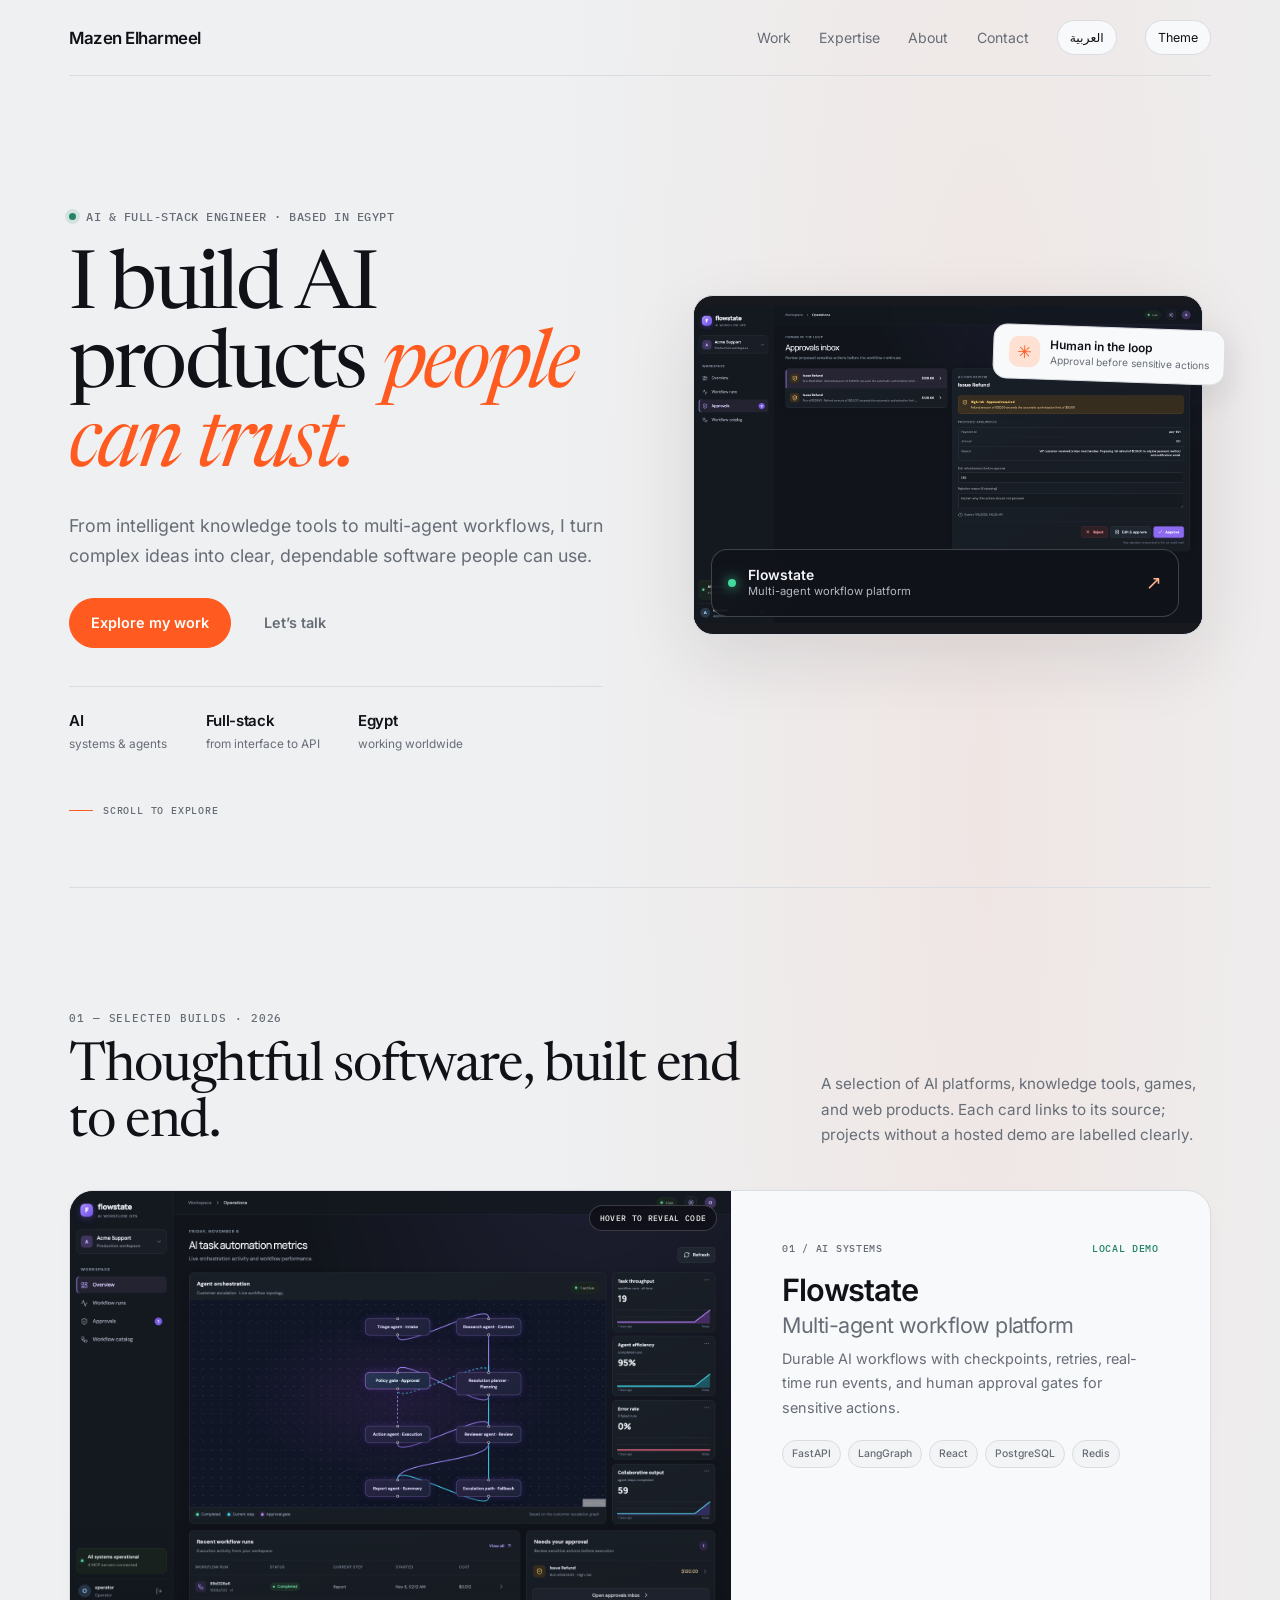
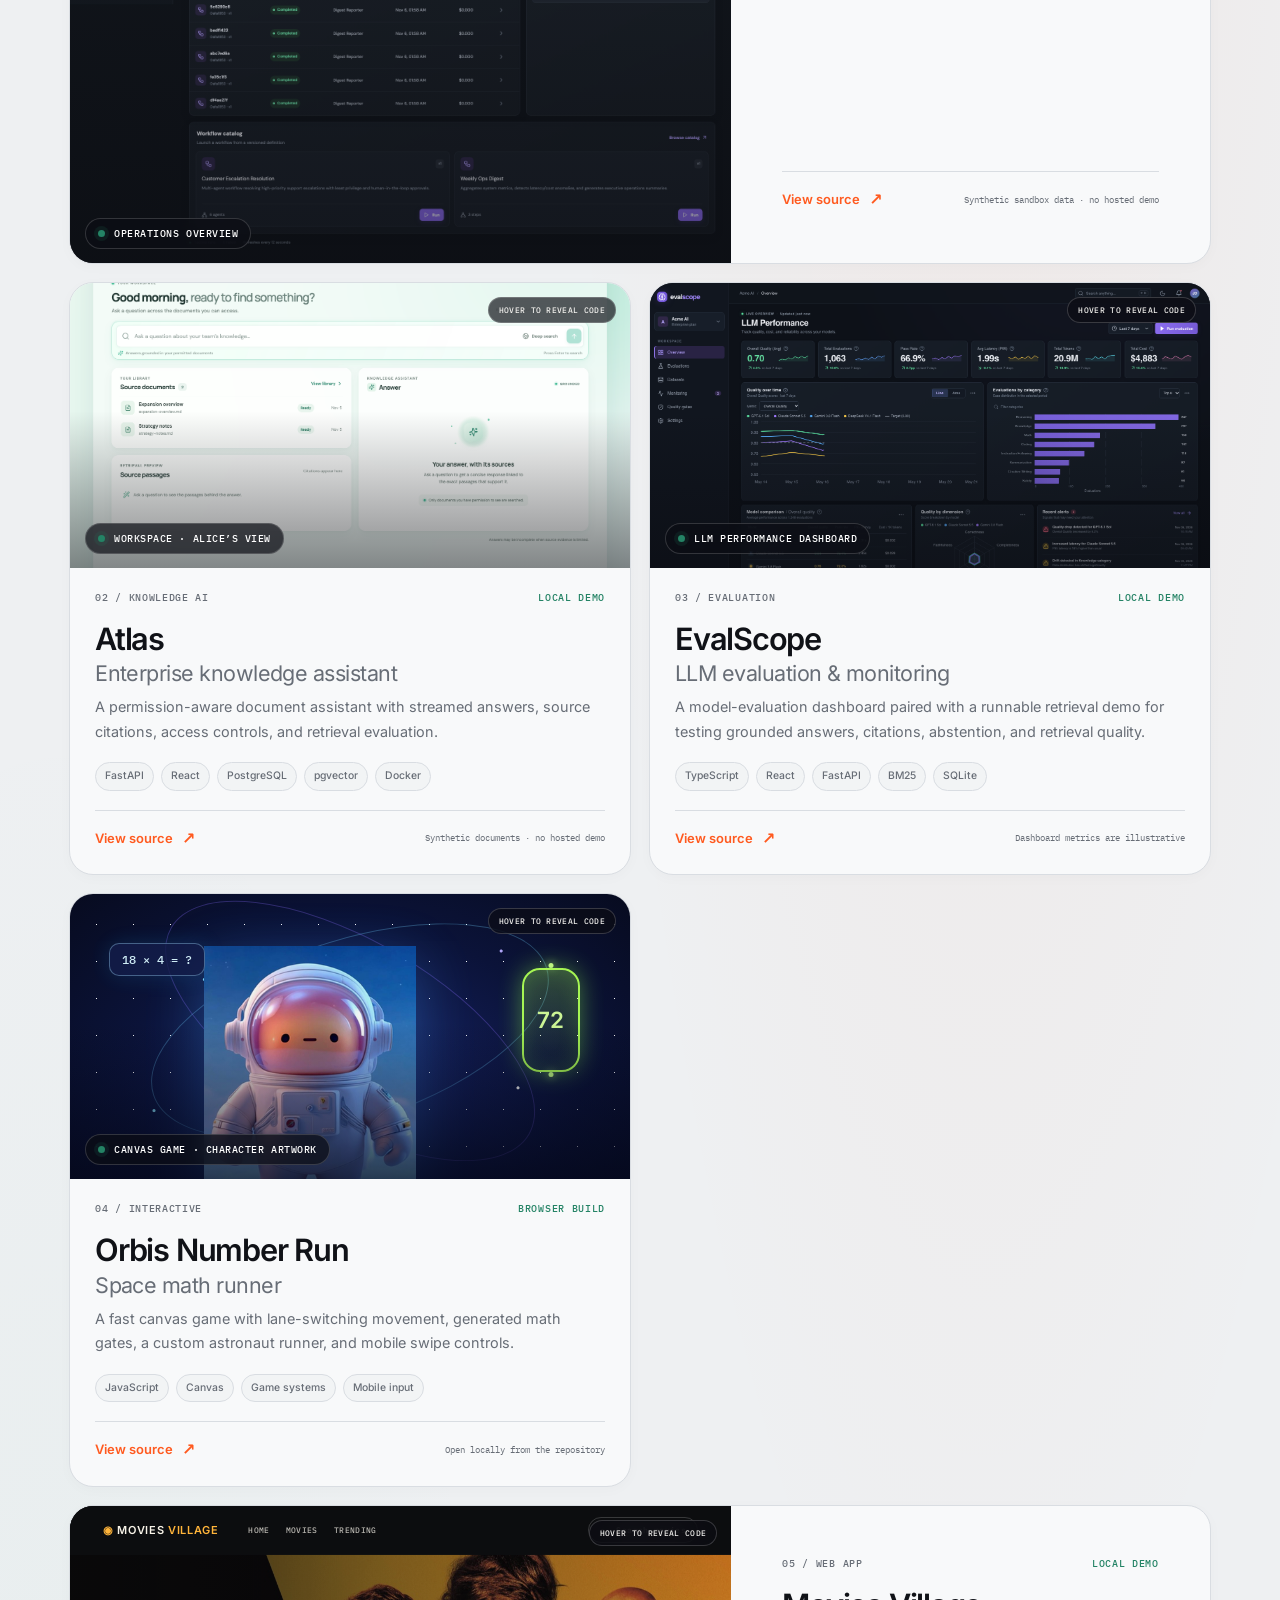
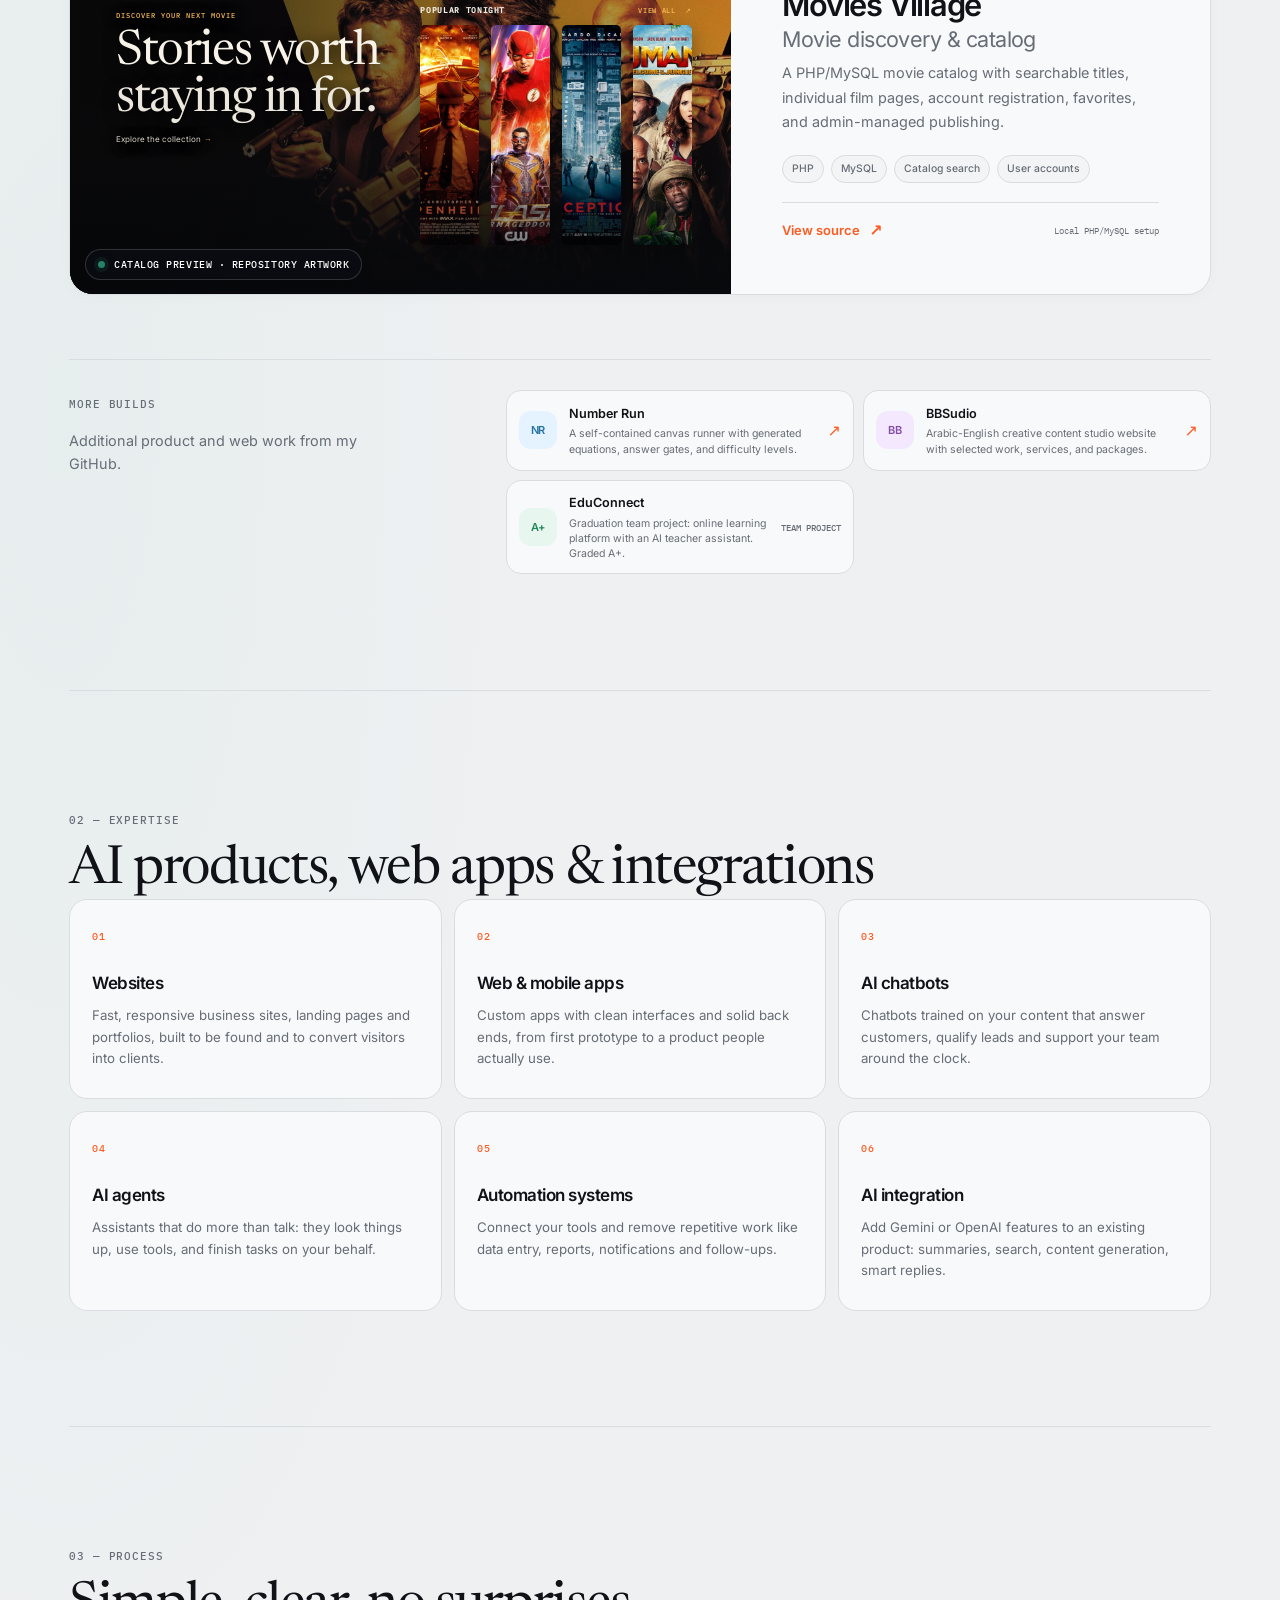
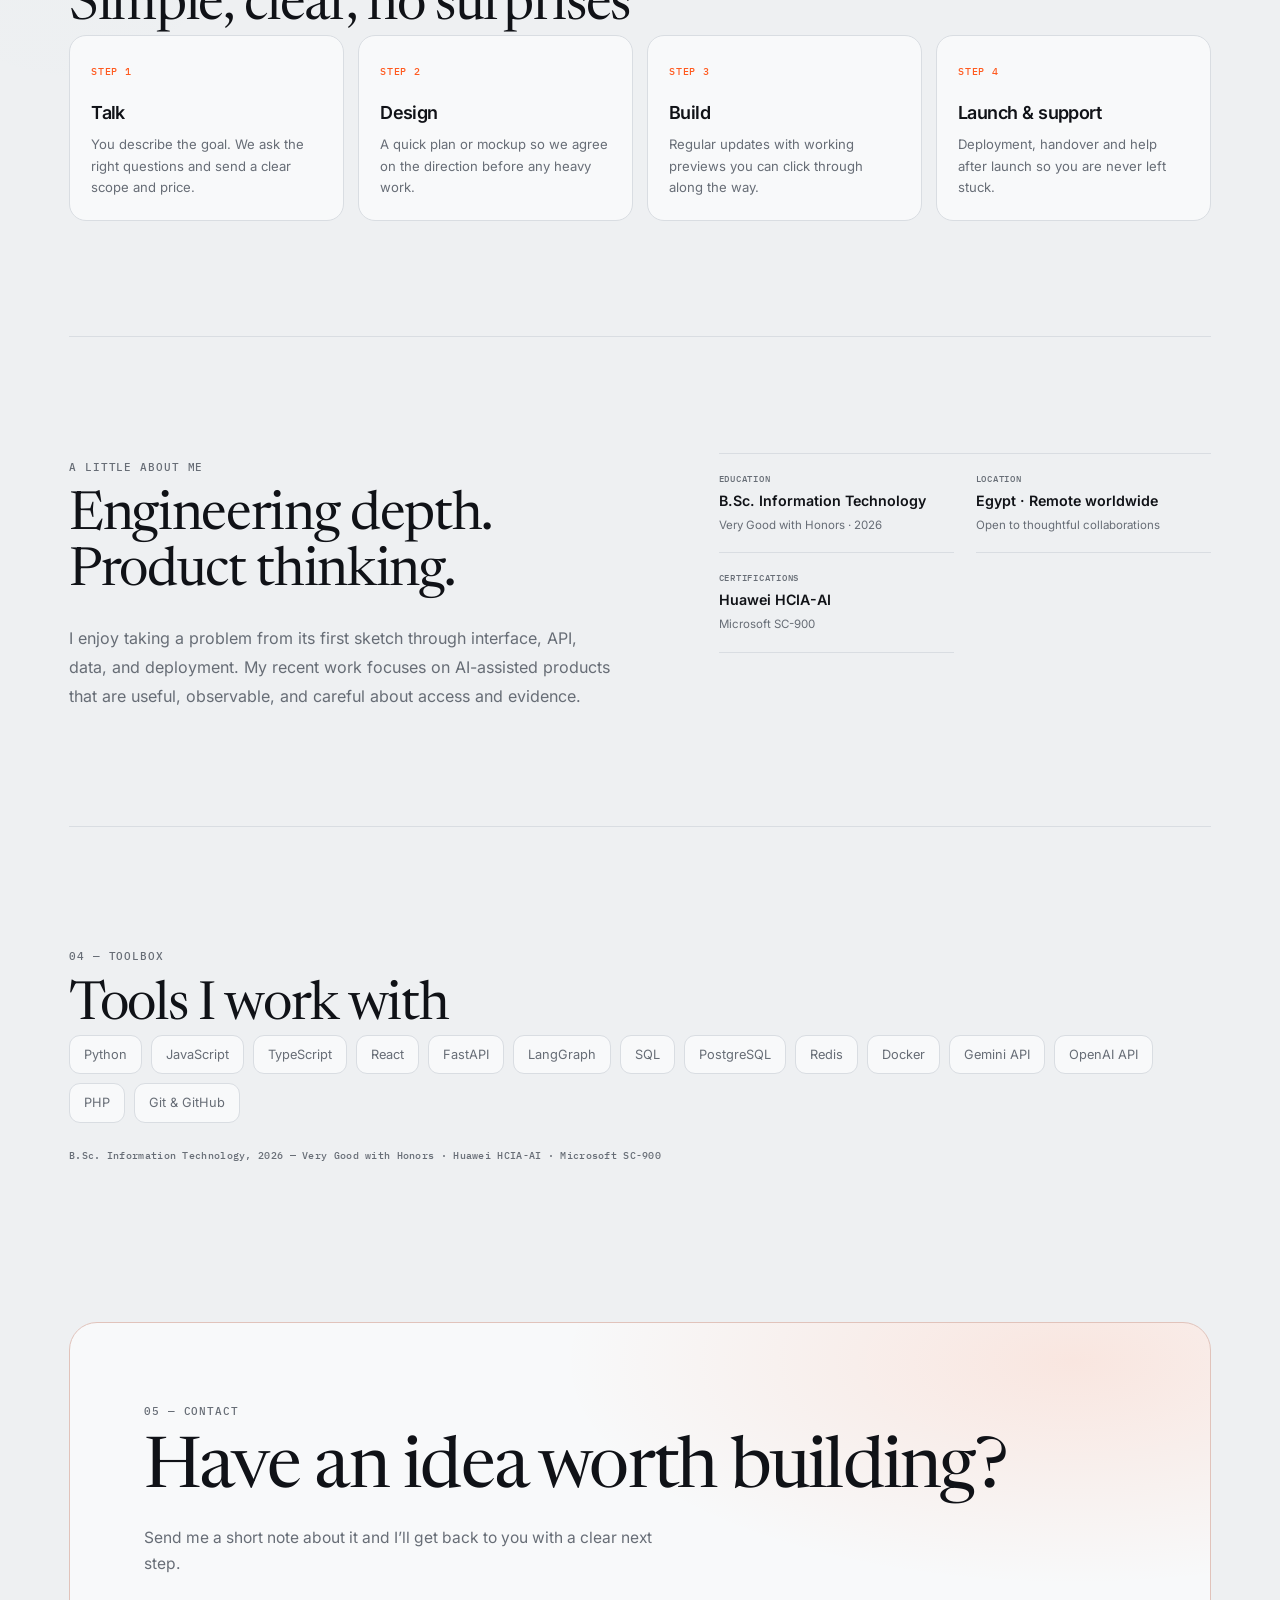
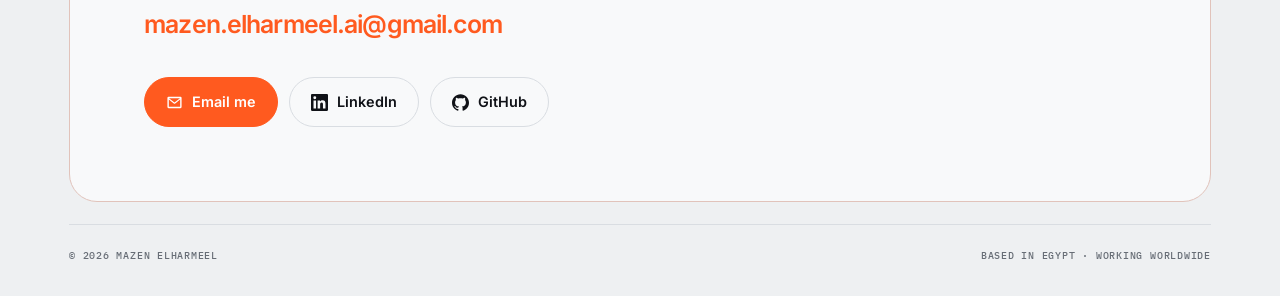
==== commit cb12f14e: "Add Movies Village project preview" ====
--- a/index.html
+++ b/index.html
@@ -195,12 +195,47 @@
             <div class="project-actions"><a class="project-link" href="https://github.com/MazenElharmeel-spec/orbis-number-run" target="_blank" rel="noopener"><span data-i18n="project.source">View source</span><span aria-hidden="true">↗</span></a><span class="project-note" data-i18n="project.orbis.note">Open locally from the repository</span></div>
           </div>
         </article>
+
+        <article class="project-card project-card--feature project-card--movie reveal">
+          <a class="project-media project-media--movie" href="https://github.com/MazenElharmeel-spec/movie-village" target="_blank" rel="noopener" aria-label="View Movies Village on GitHub">
+            <div class="mv-preview" aria-hidden="true">
+              <div class="mv-preview__nav"><b><span>◉</span> MOVIES <i>VILLAGE</i></b><span class="mv-preview__links">HOME&nbsp;&nbsp; MOVIES&nbsp;&nbsp; TRENDING</span><span class="mv-preview__search">⌕&nbsp; Search movies</span></div>
+              <div class="mv-preview__backdrop" role="img" aria-label="Movie Village banner artwork featuring an action film cast"></div>
+              <div class="mv-preview__hero"><span class="mv-preview__eyebrow">DISCOVER YOUR NEXT MOVIE</span><b>Stories worth<br>staying in for.</b><span>Explore the collection <i>→</i></span></div>
+              <div class="mv-preview__shelf"><div class="mv-preview__shelf-head"><b>POPULAR TONIGHT</b><span>VIEW ALL&nbsp; ↗</span></div><div class="mv-preview__posters"><img src="assets/projects/movies-village-oppenheimer.jpg" alt="Oppenheimer poster" loading="lazy"><img src="assets/projects/movies-village-flash.jpg" alt="The Flash poster" loading="lazy"><img src="assets/projects/movies-village-inception.jpg" alt="Inception poster" loading="lazy"><img src="assets/projects/movies-village-jumanji.jpg" alt="Jumanji poster" loading="lazy"></div></div>
+            </div>
+            <div class="project-code" aria-hidden="true">
+              <div class="project-code__head"><span>includes/movie-card.php</span><span>PHP</span></div>
+              <div class="project-code__lines">
+                <span>&lt;article class=<em>"movie-card"</em>&gt;</span>
+                <span>  &lt;a href=&lt;?= h($movieUrl) ?&gt;&gt;</span>
+                <span>    &lt;img class=<em>"movie-poster"</em></span>
+                <span>      src=&lt;?= h(asset_url($poster)) ?&gt;&gt;</span>
+                <span>    &lt;h3&gt;</span>
+                <span>      &lt;?= h($movie[<em>'title'</em>]) ?&gt;</span>
+                <span>    &lt;/h3&gt;</span>
+                <span>  &lt;/a&gt;</span>
+                <span>  &lt;p&gt;&lt;?= h($movie[<em>'genre'</em>]) ?&gt;&lt;/p&gt;</span>
+                <span>&lt;/article&gt;</span>
+              </div>
+              <span class="project-code__foot">SOURCE PREVIEW · PHP</span>
+            </div>
+            <span class="project-scan" aria-hidden="true"></span>
+            <span class="project-media__label"><i></i><span data-i18n="project.movie.media">Catalog preview · repository artwork</span></span>
+          </a>
+          <div class="project-copy">
+            <div class="project-kicker"><span>05 / WEB APP</span><span data-i18n="project.local">LOCAL DEMO</span></div>
+            <h3>Movies Village <span data-i18n="project.movie.type">Movie discovery &amp; catalog</span></h3>
+            <p data-i18n="project.movie.detail">A PHP/MySQL movie catalog with searchable titles, individual film pages, account registration, favorites, and admin-managed publishing.</p>
+            <div class="project-tags"><span>PHP</span><span>MySQL</span><span>Catalog search</span><span>User accounts</span></div>
+            <div class="project-actions"><a class="project-link" href="https://github.com/MazenElharmeel-spec/movie-village" target="_blank" rel="noopener"><span data-i18n="project.source">View source</span><span aria-hidden="true">↗</span></a><span class="project-note" data-i18n="project.movie.note">Local PHP/MySQL setup</span></div>
+          </div>
+        </article>
       </div>
 
       <div class="more-work reveal">
         <div class="more-work__heading"><span class="mono" data-i18n="work.moreLabel">MORE BUILDS</span><p data-i18n="work.moreText">Additional product and web work from my GitHub.</p></div>
         <div class="more-work__list">
-          <a href="https://github.com/MazenElharmeel-spec/movie-village" target="_blank" rel="noopener" class="more-project"><span class="more-project__icon more-project__icon--film">MV</span><span><b>Movies Village</b><small data-i18n="project.movie.text">PHP/MySQL movie catalog with search, accounts, favorites, and admin publishing.</small></span><i>↗</i></a>
           <a href="https://github.com/MazenElharmeel-spec/number-run" target="_blank" rel="noopener" class="more-project"><span class="more-project__icon more-project__icon--run">NR</span><span><b>Number Run</b><small data-i18n="project.run.text">A self-contained canvas runner with generated equations, answer gates, and difficulty levels.</small></span><i>↗</i></a>
           <a href="https://github.com/MazenElharmeel-spec/BBSudio" target="_blank" rel="noopener" class="more-project"><span class="more-project__icon more-project__icon--studio">BB</span><span><b>BBSudio</b><small data-i18n="project.bb.text">Arabic-English creative content studio website with selected work, services, and packages.</small></span><i>↗</i></a>
           <div class="more-project more-project--edu"><span class="more-project__icon more-project__icon--edu">A+</span><span><b>EduConnect</b><small data-i18n="project.edu.text">Graduation team project: online learning platform with an AI teacher assistant. Graded A+.</small></span><span class="more-project__badge" data-i18n="project.team">TEAM PROJECT</span></div>
--- a/css/style.css
+++ b/css/style.css
@@ -81,6 +81,8 @@
 .project-media::after{content:"";position:absolute;inset:45% 0 0;background:linear-gradient(transparent,rgba(8,9,14,.48));pointer-events:none}
 .project-media__label{position:absolute;left:15px;bottom:14px;z-index:4;display:inline-flex;align-items:center;gap:9px;color:#fff;background:rgba(12,13,20,.7);border:1px solid rgba(255,255,255,.16);border-radius:99px;padding:8px 12px;font:500 .61rem 'IBM Plex Mono',monospace;letter-spacing:.055em;text-transform:uppercase;backdrop-filter:blur(10px)}
 .project-media--mint{background:#dbf4ec}.project-media--mint>img{object-position:center}.project-media--dark{background:#11131a}.project-media--dark>img{object-position:top center}
+.project-media--movie{background:#0c0d10;color:#f8f3e8}.project-media--movie:after{z-index:1;background:linear-gradient(180deg,rgba(5,6,9,.05) 32%,rgba(5,6,9,.78) 100%)}
+.mv-preview{position:absolute;inset:0;overflow:hidden;background:#111214;color:#f8f3e8;font-family:Inter,Arial,sans-serif}.mv-preview__nav{position:absolute;z-index:1;inset:0 0 auto;height:49px;display:flex;align-items:center;gap:clamp(12px,2.3vw,30px);padding:0 5%;background:rgba(12,13,16,.93);font:500 8px 'IBM Plex Mono',monospace;letter-spacing:.045em}.mv-preview__nav>b{font:700 11px Inter,Arial,sans-serif;letter-spacing:.06em;white-space:nowrap}.mv-preview__nav>b span,.mv-preview__nav>b i{color:#ffb43a;font-style:normal}.mv-preview__links{color:#bbb8b2;white-space:nowrap}.mv-preview__search{margin-left:auto;border:1px solid rgba(255,255,255,.18);border-radius:99px;padding:7px 11px;color:#bab8b4;white-space:nowrap}.mv-preview__backdrop{position:absolute;inset:48px 0 0;background-image:linear-gradient(90deg,rgba(8,8,10,.93),rgba(8,8,10,.45) 48%,rgba(8,8,10,.1)),linear-gradient(0deg,#101114 0,transparent 56%),url('../assets/projects/movies-village-hero.jpg');background-size:cover;background-position:center 39%;opacity:.88}.mv-preview__hero{position:absolute;z-index:1;top:27%;left:7%;display:flex;flex-direction:column;align-items:flex-start;gap:9px;text-shadow:0 2px 15px #000}.mv-preview__eyebrow{color:#ffbf55;font:500 7px 'IBM Plex Mono',monospace;letter-spacing:.14em}.mv-preview__hero>b{font:500 clamp(21px,4.2vw,49px)/.97 Newsreader,Georgia,serif;letter-spacing:-.03em}.mv-preview__hero>span:last-child{color:#e4ded0;font-size:8px}.mv-preview__hero>span:last-child i{color:#ffb43a;font-style:normal}.mv-preview__shelf{position:absolute;z-index:1;left:53%;right:6%;top:25%;bottom:12%;display:flex;flex-direction:column;justify-content:center;gap:10px}.mv-preview__shelf-head{display:flex;justify-content:space-between;align-items:center;color:#f4f0e8;font:500 8px 'IBM Plex Mono',monospace;letter-spacing:.08em}.mv-preview__shelf-head span{color:#ffbf55;font-size:7px}.mv-preview__posters{height:100%;max-height:220px;display:grid;grid-template-columns:repeat(4,minmax(0,1fr));gap:clamp(5px,1vw,12px)}.mv-preview__posters img{display:block;width:100%;height:100%;min-height:0;object-fit:cover;object-position:top;border-radius:5px;box-shadow:0 9px 18px rgba(0,0,0,.35)}.project-card--movie .project-code__lines{font-size:clamp(6px,.66vw,9px)}
 .project-copy{padding:23px 25px 24px}.project-card--feature .project-copy{padding:clamp(26px,4vw,52px);display:flex;flex-direction:column;justify-content:center}
 .project-kicker{display:flex;justify-content:space-between;gap:12px;color:var(--mute);font:500 .61rem 'IBM Plex Mono',monospace;letter-spacing:.07em;text-transform:uppercase}
 .project-kicker span:last-child{color:var(--green)}
@@ -116,6 +118,7 @@
 [dir="rtl"] body{font-family:'Cairo',system-ui,sans-serif}[dir="rtl"] .mono{font-family:'Cairo',sans-serif;letter-spacing:0;text-transform:none;font-size:.8rem}[dir="rtl"] .hero__title,[dir="rtl"] .section__title{font-family:'Cairo',system-ui,sans-serif;font-weight:600}[dir="rtl"] .hero__title,[dir="rtl"] .section__title,[dir="rtl"] .nav__brand{letter-spacing:0}[dir="rtl"] .project-kicker,[dir="rtl"] .project-media__label{letter-spacing:0}[dir="rtl"] .project-link span:last-child{transform:scaleX(-1)}[dir="rtl"] .hero__floating{right:auto;left:-14px}
 @media(max-width:760px){[dir="rtl"] .hero__floating{left:6px}}
 @media(max-width:760px){.project-code{gap:10px;padding:12px 8px 30px 51%}.project-code__head{font-size:7px}.project-code__lines{font-size:7px;line-height:1.55}.project-code__foot{font-size:6px}}
+@media(max-width:760px){.mv-preview__nav{height:40px;gap:9px;padding:0 12px}.mv-preview__nav>b{font-size:9px}.mv-preview__links{font-size:6px}.mv-preview__search{padding:5px 7px;font-size:6px}.mv-preview__backdrop{top:40px}.mv-preview__hero{top:27%;left:5%;gap:6px}.mv-preview__hero>b{font-size:clamp(20px,7vw,33px)}.mv-preview__shelf{left:53%;right:5%;top:29%;bottom:18%;gap:6px}.mv-preview__shelf-head{font-size:6px}.mv-preview__shelf-head span{font-size:5px}.mv-preview__posters{gap:5px}.project-card--movie .project-code{padding-left:51%}}
 @media(max-width:960px){.hero__grid{gap:38px}.hero__title{font-size:clamp(3rem,7vw,4.8rem)}.project-card--feature{grid-template-columns:1fr 1fr}.project-card--feature .project-media{min-height:345px}.project-card--feature .project-copy{padding:27px}.more-work{grid-template-columns:1fr;gap:20px}}
 @media(max-width:760px){html{scroll-padding-top:76px}.wrap{padding:0 20px}.nav{padding:16px 0}.nav__links{gap:12px}.nav__links .nav__link--hide-mobile{display:none}.nav__links a{font-size:.8rem}.pill-button{padding:6px 9px;font-size:.7rem}.hero{padding:54px 0 48px;min-height:0}.hero__grid{grid-template-columns:1fr;gap:38px}.hero__copy{padding:0}.hero__title{font-size:clamp(3rem,12vw,4.5rem);max-width:11em;margin:19px 0}.lead{font-size:1rem}.hero__facts{gap:18px;margin-top:29px}.hero__facts strong{font-size:.83rem}.hero__facts span{font-size:.63rem}.hero__visual{padding:0 0 30px 0}.hero__visual>img{aspect-ratio:1.5;border-radius:17px}.hero__visual-caption{left:12px;right:12px;bottom:42px}.hero__floating{right:6px;top:-17px}.hero__scroll{display:none}.section{padding:66px 0}.section-heading{grid-template-columns:1fr;gap:14px;margin-bottom:25px}.section__title{font-size:clamp(2.2rem,9vw,3rem)}.projects-grid{grid-template-columns:1fr;gap:13px}.project-card--feature{grid-column:auto;display:flex;flex-direction:column}.project-card--feature .project-media{height:270px;min-height:0}.project-media{height:246px}.project-card--feature .project-copy{padding:22px}.project-copy{padding:20px}.project-copy h3{font-size:1.55rem}.project-actions{align-items:flex-start}.project-note{max-width:15em;text-align:right}.more-work{margin-top:40px;padding-top:24px}.more-work__list{grid-template-columns:1fr}.services{grid-template-columns:repeat(2,minmax(0,1fr));gap:9px}.service{padding:17px;min-height:190px}.service__title{margin-top:18px;font-size:.98rem}.steps{grid-template-columns:repeat(2,minmax(0,1fr));gap:9px}.step{padding:17px}.about{grid-template-columns:1fr;gap:27px}.about__details{grid-template-columns:1fr 1fr}.contact{margin:18px 0 16px;padding:29px 22px;border-radius:21px}.footer{padding:20px 0 26px}}
 @media(max-width:420px){.hero__facts{gap:12px}.hero__facts strong{font-size:.76rem}.hero__facts span{font-size:.57rem}.services{grid-template-columns:1fr}.service{min-height:0}.service__title{margin-top:13px}.steps{grid-template-columns:1fr}.about__details{grid-template-columns:1fr}.project-media{height:220px}.project-card--feature .project-media{height:225px}}
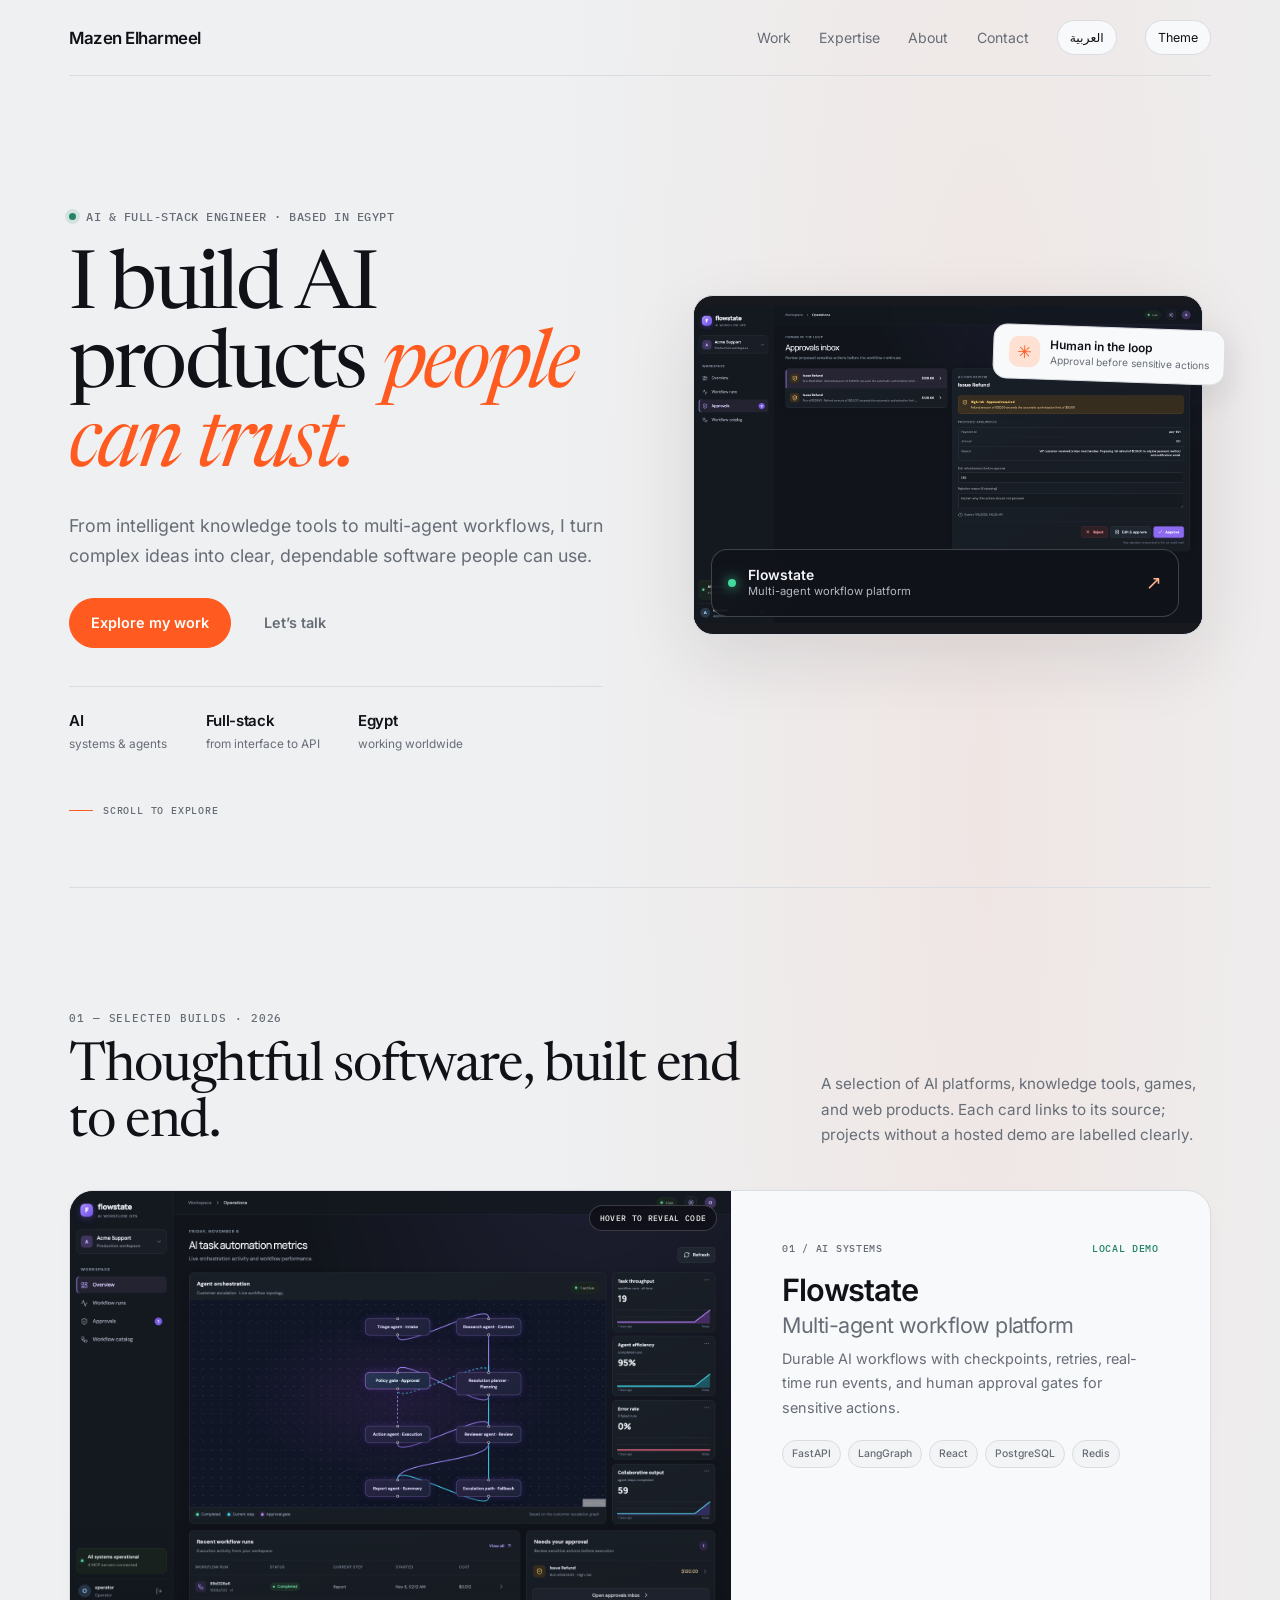
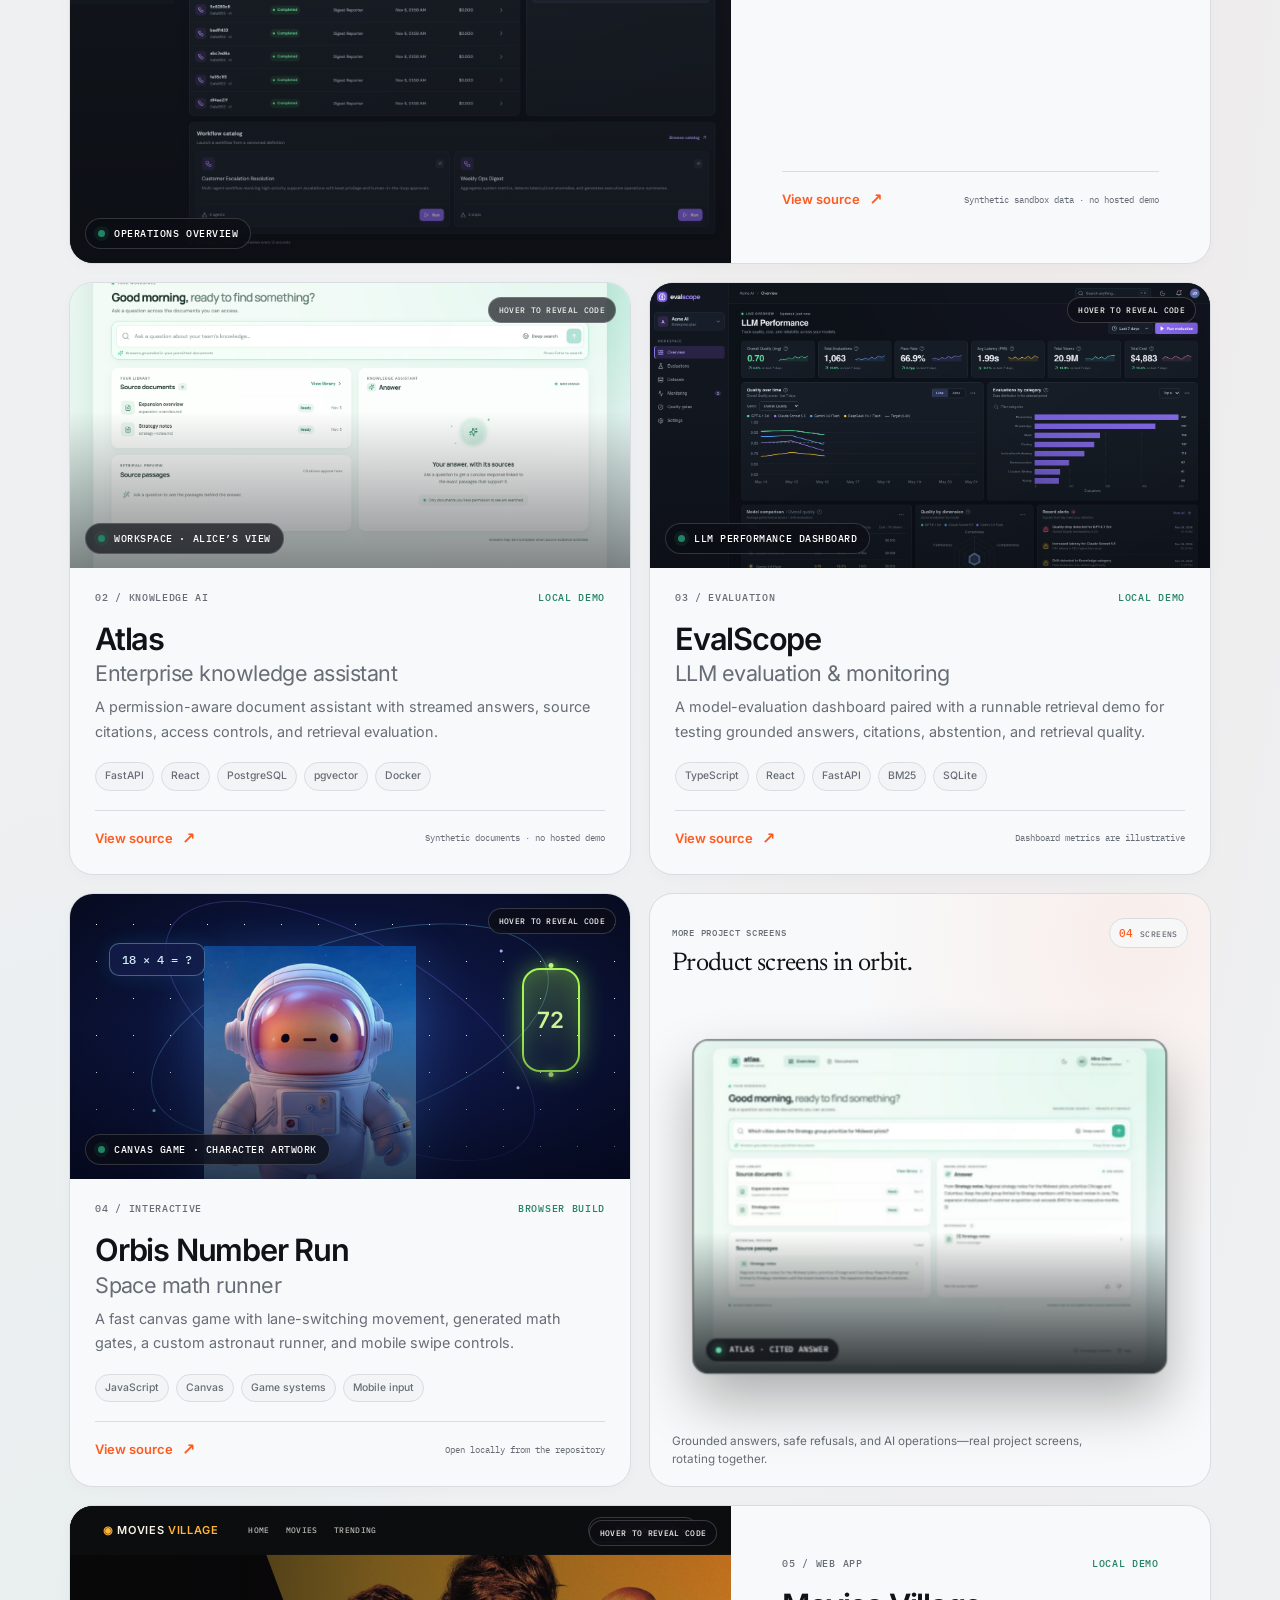
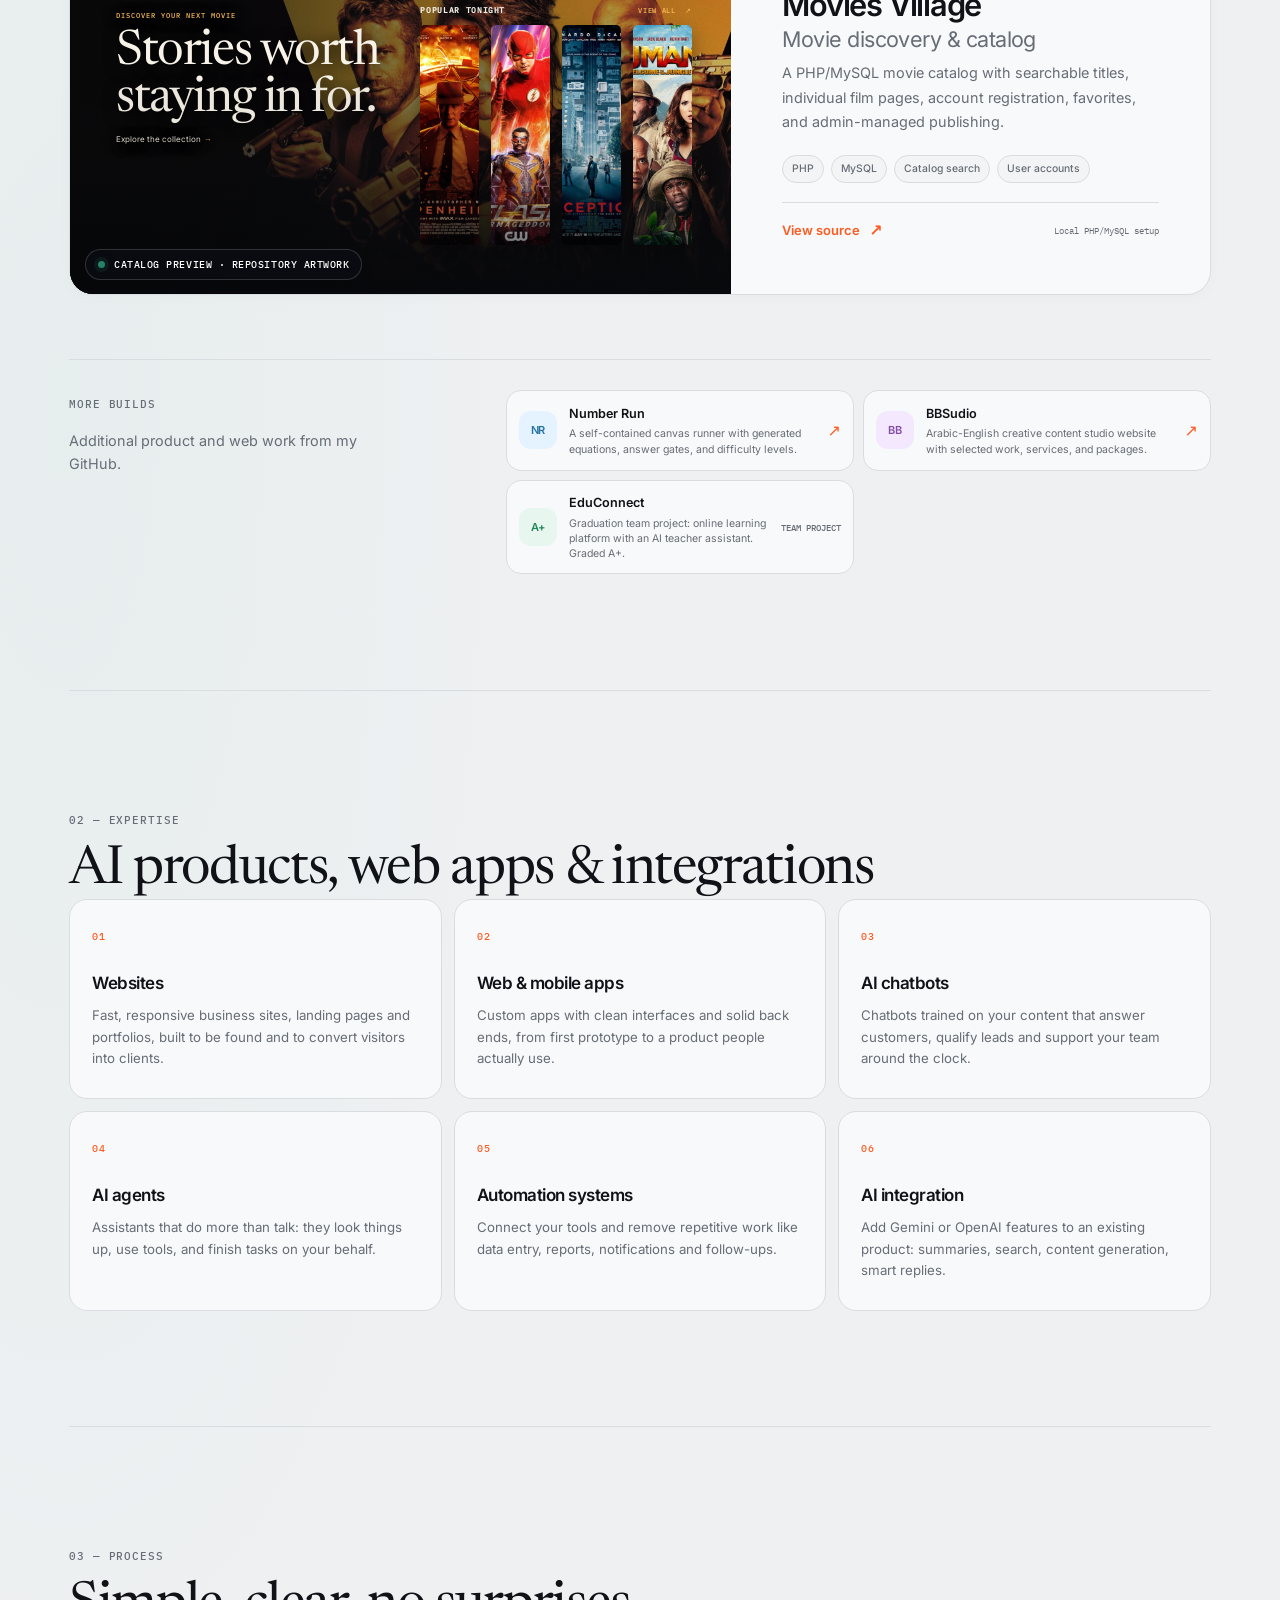
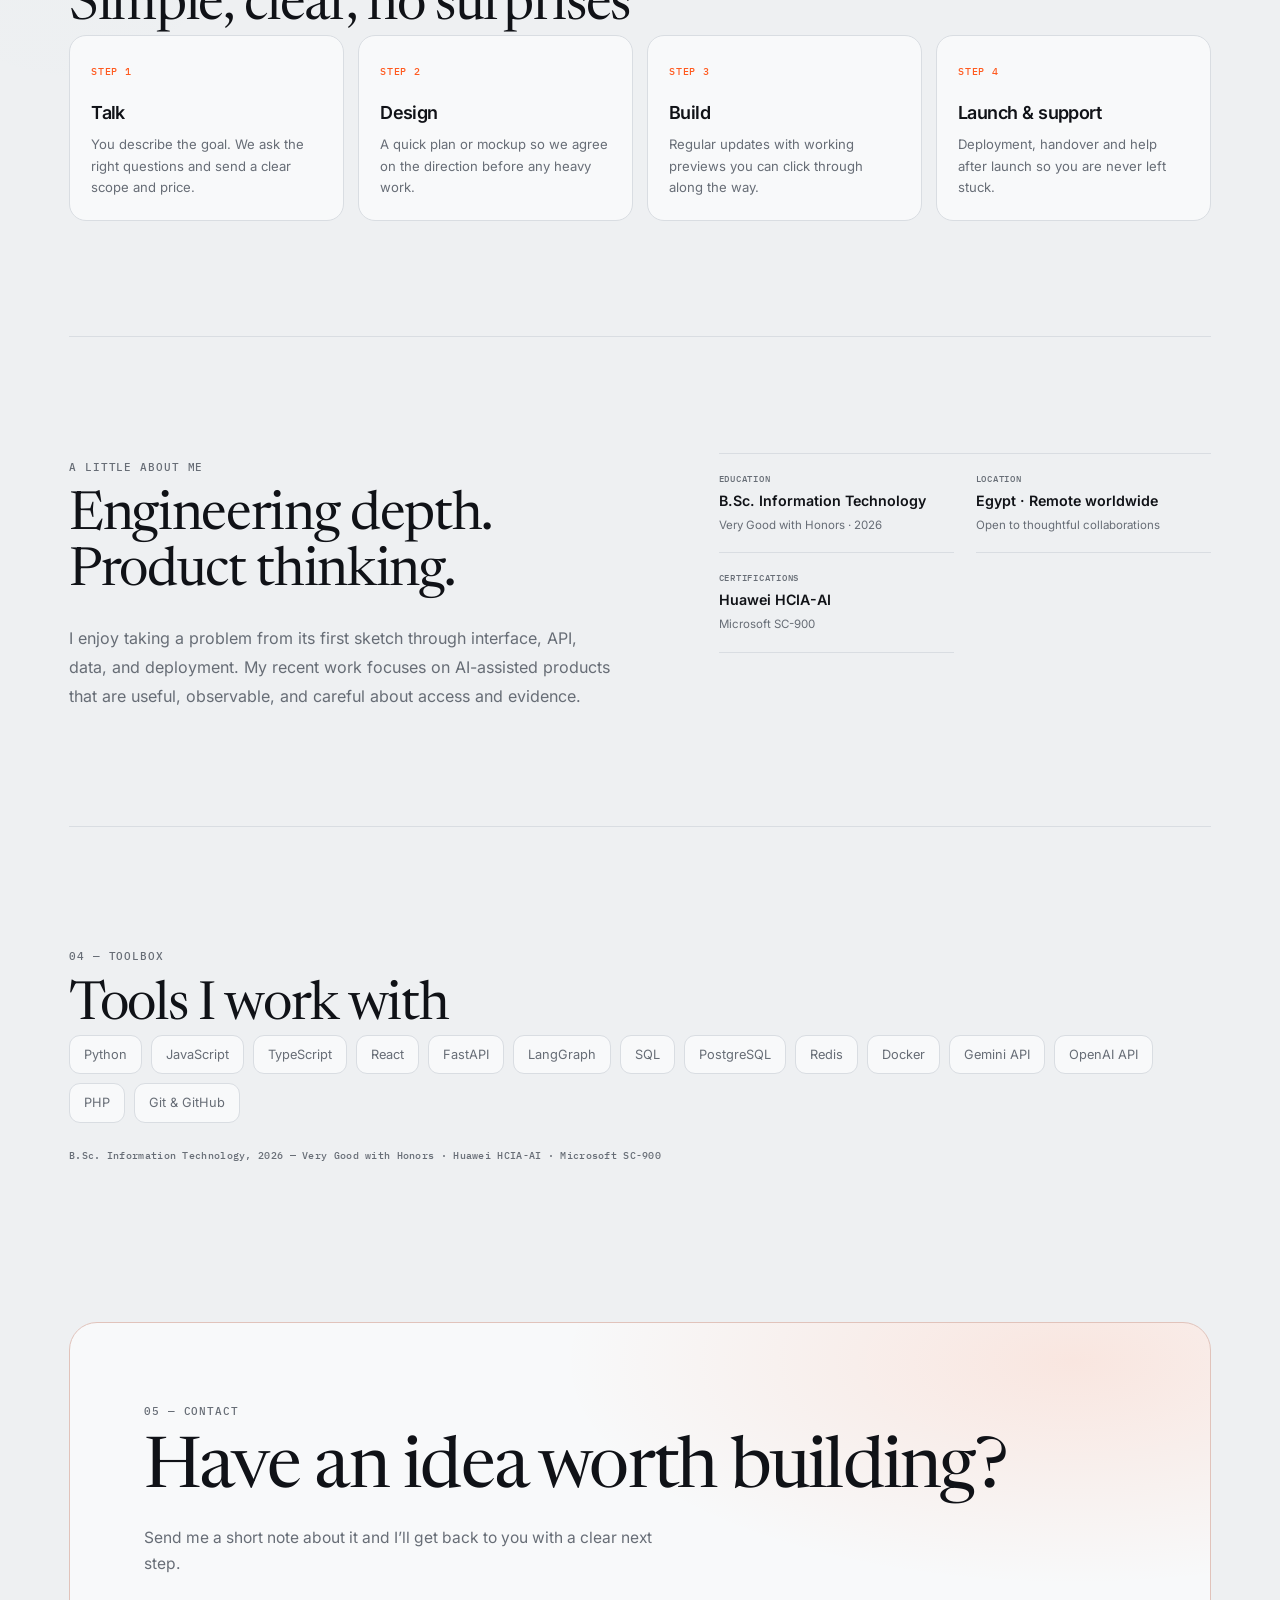
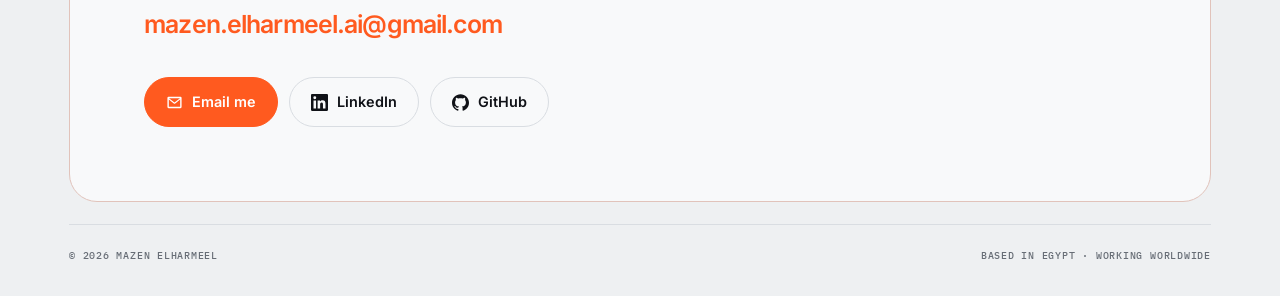
==== commit 139ee3a1: "Add orbiting project screenshot gallery" ====
--- a/index.html
+++ b/index.html
@@ -196,6 +196,22 @@
           </div>
         </article>
 
+        <aside class="project-orbit reveal" aria-label="Additional project screenshots">
+          <div class="project-orbit__heading">
+            <div><span class="mono" data-i18n="orbit.label">MORE PROJECT SCREENS</span><h3 class="project-orbit__title" data-i18n="orbit.title">Product screens in orbit.</h3></div>
+            <span class="project-orbit__count">04 <i>SCREENS</i></span>
+          </div>
+          <div class="project-orbit__scene" role="group" aria-label="Screenshots from Atlas, Flowstate, and EvalScope rotate in a 3D gallery">
+            <div class="project-orbit__track">
+              <figure class="project-orbit__screen"><img src="assets/projects/atlas-alice-cited-answer.jpg" alt="Atlas workspace with Alice’s grounded answer, source citation, and retrieval evidence" loading="lazy"><figcaption><i></i><span data-i18n="orbit.alice">ATLAS · CITED ANSWER</span></figcaption></figure>
+              <figure class="project-orbit__screen"><img src="assets/projects/atlas-bob-abstention.jpg" alt="Atlas workspace showing Bob’s safe abstention when his documents do not support an answer" loading="lazy"><figcaption><i></i><span data-i18n="orbit.bob">ATLAS · SAFE ABSTENTION</span></figcaption></figure>
+              <figure class="project-orbit__screen"><img src="assets/projects/flowstate-approval.png" alt="Flowstate workflow review screen with a human approval step" loading="lazy"><figcaption><i></i><span data-i18n="orbit.flow">FLOWSTATE · HUMAN REVIEW</span></figcaption></figure>
+              <figure class="project-orbit__screen"><img src="assets/projects/evalscope-overview.png" alt="EvalScope dashboard comparing language-model quality and monitoring metrics" loading="lazy"><figcaption><i></i><span data-i18n="orbit.eval">EVALSCOPE · MODEL QUALITY</span></figcaption></figure>
+            </div>
+          </div>
+          <p class="project-orbit__note" data-i18n="orbit.note">Grounded answers, safe refusals, and AI operations—real project screens, rotating together.</p>
+        </aside>
+
         <article class="project-card project-card--feature project-card--movie reveal">
           <a class="project-media project-media--movie" href="https://github.com/MazenElharmeel-spec/movie-village" target="_blank" rel="noopener" aria-label="View Movies Village on GitHub">
             <div class="mv-preview" aria-hidden="true">
--- a/css/style.css
+++ b/css/style.css
@@ -82,6 +82,11 @@
 .project-media__label{position:absolute;left:15px;bottom:14px;z-index:4;display:inline-flex;align-items:center;gap:9px;color:#fff;background:rgba(12,13,20,.7);border:1px solid rgba(255,255,255,.16);border-radius:99px;padding:8px 12px;font:500 .61rem 'IBM Plex Mono',monospace;letter-spacing:.055em;text-transform:uppercase;backdrop-filter:blur(10px)}
 .project-media--mint{background:#dbf4ec}.project-media--mint>img{object-position:center}.project-media--dark{background:#11131a}.project-media--dark>img{object-position:top center}
 .project-media--movie{background:#0c0d10;color:#f8f3e8}.project-media--movie:after{z-index:1;background:linear-gradient(180deg,rgba(5,6,9,.05) 32%,rgba(5,6,9,.78) 100%)}
+.project-orbit{--orbit-radius:clamp(90px,13vw,150px);position:relative;isolation:isolate;display:flex;flex-direction:column;min-width:0;min-height:390px;padding:24px 22px 18px;overflow:hidden;border:1px solid var(--line);border-radius:var(--radius);background:radial-gradient(ellipse at 50% 48%,rgba(90,143,214,.12),transparent 43%),radial-gradient(ellipse at 86% 8%,rgba(255,90,31,.07),transparent 40%),var(--card)}
+.project-orbit:before,.project-orbit:after{content:"";position:absolute;z-index:-1;width:330px;height:330px;left:50%;top:54%;border:1px solid color-mix(in srgb,var(--accent) 19%,transparent);border-radius:50%;transform:translate(-50%,-50%) rotate(-24deg) scaleY(.42);pointer-events:none}.project-orbit:after{width:440px;height:440px;border-color:color-mix(in srgb,#70a3e5 21%,transparent);transform:translate(-50%,-50%) rotate(28deg) scaleY(.36)}
+.project-orbit__heading{display:flex;align-items:flex-start;justify-content:space-between;gap:14px}.project-orbit__heading .mono{font-size:.56rem}.project-orbit__title{margin:8px 0 0;font:400 clamp(1.35rem,2vw,1.85rem)/1.05 Newsreader,Georgia,serif;letter-spacing:-.025em}.project-orbit__count{flex:none;padding:7px 9px;border:1px solid var(--line);border-radius:99px;background:color-mix(in srgb,var(--card) 82%,transparent);color:var(--accent);font:500 .7rem 'IBM Plex Mono',monospace}.project-orbit__count i{color:var(--mute);font-size:.5rem;font-style:normal;letter-spacing:.05em}
+.project-orbit__scene{position:relative;flex:1;min-height:300px;perspective:1050px;perspective-origin:50% 48%;transform-style:preserve-3d}.project-orbit__track{position:absolute;inset:0;transform-style:preserve-3d;animation:project-orbit-turn 32s linear infinite;will-change:transform}.project-orbit:hover .project-orbit__track,.project-orbit:focus-within .project-orbit__track{animation-play-state:paused}@keyframes project-orbit-turn{to{transform:rotateY(360deg)}}
+.project-orbit__screen{position:absolute;left:50%;top:50%;width:79%;aspect-ratio:1.42;margin:0;overflow:hidden;border:1px solid rgba(255,255,255,.2);border-radius:14px;background:#10171a;box-shadow:0 24px 50px rgba(0,0,0,.3);backface-visibility:hidden;transform-style:preserve-3d}.project-orbit__screen:nth-child(1){transform:translate(-50%,-50%) translateZ(var(--orbit-radius))}.project-orbit__screen:nth-child(2){transform:translate(-50%,-50%) rotateY(90deg) translateZ(var(--orbit-radius))}.project-orbit__screen:nth-child(3){transform:translate(-50%,-50%) rotateY(180deg) translateZ(var(--orbit-radius))}.project-orbit__screen:nth-child(4){transform:translate(-50%,-50%) rotateY(270deg) translateZ(var(--orbit-radius))}.project-orbit__screen:after{content:"";position:absolute;inset:58% 0 0;background:linear-gradient(transparent,rgba(7,11,15,.82));pointer-events:none}.project-orbit__screen img{display:block;width:100%;height:100%;object-fit:cover;object-position:top;transition:transform .65s}.project-orbit__screen figcaption{position:absolute;z-index:1;left:10px;bottom:9px;display:flex;align-items:center;gap:7px;padding:6px 8px;border:1px solid rgba(255,255,255,.16);border-radius:99px;background:rgba(11,14,18,.78);color:#f1f3f2;font:500 clamp(6px,.54vw,8px)/1 'IBM Plex Mono',monospace;letter-spacing:.035em;white-space:nowrap;backdrop-filter:blur(8px)}.project-orbit__screen figcaption i{width:5px;height:5px;flex:none;border-radius:50%;background:#62d4a6;box-shadow:0 0 8px #62d4a6}.project-orbit__note{margin:0;color:var(--mute);font-size:.73rem;line-height:1.55;max-width:36em}
 .mv-preview{position:absolute;inset:0;overflow:hidden;background:#111214;color:#f8f3e8;font-family:Inter,Arial,sans-serif}.mv-preview__nav{position:absolute;z-index:1;inset:0 0 auto;height:49px;display:flex;align-items:center;gap:clamp(12px,2.3vw,30px);padding:0 5%;background:rgba(12,13,16,.93);font:500 8px 'IBM Plex Mono',monospace;letter-spacing:.045em}.mv-preview__nav>b{font:700 11px Inter,Arial,sans-serif;letter-spacing:.06em;white-space:nowrap}.mv-preview__nav>b span,.mv-preview__nav>b i{color:#ffb43a;font-style:normal}.mv-preview__links{color:#bbb8b2;white-space:nowrap}.mv-preview__search{margin-left:auto;border:1px solid rgba(255,255,255,.18);border-radius:99px;padding:7px 11px;color:#bab8b4;white-space:nowrap}.mv-preview__backdrop{position:absolute;inset:48px 0 0;background-image:linear-gradient(90deg,rgba(8,8,10,.93),rgba(8,8,10,.45) 48%,rgba(8,8,10,.1)),linear-gradient(0deg,#101114 0,transparent 56%),url('../assets/projects/movies-village-hero.jpg');background-size:cover;background-position:center 39%;opacity:.88}.mv-preview__hero{position:absolute;z-index:1;top:27%;left:7%;display:flex;flex-direction:column;align-items:flex-start;gap:9px;text-shadow:0 2px 15px #000}.mv-preview__eyebrow{color:#ffbf55;font:500 7px 'IBM Plex Mono',monospace;letter-spacing:.14em}.mv-preview__hero>b{font:500 clamp(21px,4.2vw,49px)/.97 Newsreader,Georgia,serif;letter-spacing:-.03em}.mv-preview__hero>span:last-child{color:#e4ded0;font-size:8px}.mv-preview__hero>span:last-child i{color:#ffb43a;font-style:normal}.mv-preview__shelf{position:absolute;z-index:1;left:53%;right:6%;top:25%;bottom:12%;display:flex;flex-direction:column;justify-content:center;gap:10px}.mv-preview__shelf-head{display:flex;justify-content:space-between;align-items:center;color:#f4f0e8;font:500 8px 'IBM Plex Mono',monospace;letter-spacing:.08em}.mv-preview__shelf-head span{color:#ffbf55;font-size:7px}.mv-preview__posters{height:100%;max-height:220px;display:grid;grid-template-columns:repeat(4,minmax(0,1fr));gap:clamp(5px,1vw,12px)}.mv-preview__posters img{display:block;width:100%;height:100%;min-height:0;object-fit:cover;object-position:top;border-radius:5px;box-shadow:0 9px 18px rgba(0,0,0,.35)}.project-card--movie .project-code__lines{font-size:clamp(6px,.66vw,9px)}
 .project-copy{padding:23px 25px 24px}.project-card--feature .project-copy{padding:clamp(26px,4vw,52px);display:flex;flex-direction:column;justify-content:center}
 .project-kicker{display:flex;justify-content:space-between;gap:12px;color:var(--mute);font:500 .61rem 'IBM Plex Mono',monospace;letter-spacing:.07em;text-transform:uppercase}
@@ -118,8 +123,9 @@
 [dir="rtl"] body{font-family:'Cairo',system-ui,sans-serif}[dir="rtl"] .mono{font-family:'Cairo',sans-serif;letter-spacing:0;text-transform:none;font-size:.8rem}[dir="rtl"] .hero__title,[dir="rtl"] .section__title{font-family:'Cairo',system-ui,sans-serif;font-weight:600}[dir="rtl"] .hero__title,[dir="rtl"] .section__title,[dir="rtl"] .nav__brand{letter-spacing:0}[dir="rtl"] .project-kicker,[dir="rtl"] .project-media__label{letter-spacing:0}[dir="rtl"] .project-link span:last-child{transform:scaleX(-1)}[dir="rtl"] .hero__floating{right:auto;left:-14px}
 @media(max-width:760px){[dir="rtl"] .hero__floating{left:6px}}
 @media(max-width:760px){.project-code{gap:10px;padding:12px 8px 30px 51%}.project-code__head{font-size:7px}.project-code__lines{font-size:7px;line-height:1.55}.project-code__foot{font-size:6px}}
+@media(max-width:760px){.project-orbit{--orbit-radius:82px;min-height:410px;padding:19px 16px 16px}.project-orbit__scene{min-height:300px;perspective:900px}.project-orbit__screen{width:78%;border-radius:11px}.project-orbit__screen figcaption{left:6px;bottom:6px;padding:5px 6px;font-size:6px}.project-orbit__note{font-size:.68rem}}
 @media(max-width:760px){.mv-preview__nav{height:40px;gap:9px;padding:0 12px}.mv-preview__nav>b{font-size:9px}.mv-preview__links{font-size:6px}.mv-preview__search{padding:5px 7px;font-size:6px}.mv-preview__backdrop{top:40px}.mv-preview__hero{top:27%;left:5%;gap:6px}.mv-preview__hero>b{font-size:clamp(20px,7vw,33px)}.mv-preview__shelf{left:53%;right:5%;top:29%;bottom:18%;gap:6px}.mv-preview__shelf-head{font-size:6px}.mv-preview__shelf-head span{font-size:5px}.mv-preview__posters{gap:5px}.project-card--movie .project-code{padding-left:51%}}
 @media(max-width:960px){.hero__grid{gap:38px}.hero__title{font-size:clamp(3rem,7vw,4.8rem)}.project-card--feature{grid-template-columns:1fr 1fr}.project-card--feature .project-media{min-height:345px}.project-card--feature .project-copy{padding:27px}.more-work{grid-template-columns:1fr;gap:20px}}
 @media(max-width:760px){html{scroll-padding-top:76px}.wrap{padding:0 20px}.nav{padding:16px 0}.nav__links{gap:12px}.nav__links .nav__link--hide-mobile{display:none}.nav__links a{font-size:.8rem}.pill-button{padding:6px 9px;font-size:.7rem}.hero{padding:54px 0 48px;min-height:0}.hero__grid{grid-template-columns:1fr;gap:38px}.hero__copy{padding:0}.hero__title{font-size:clamp(3rem,12vw,4.5rem);max-width:11em;margin:19px 0}.lead{font-size:1rem}.hero__facts{gap:18px;margin-top:29px}.hero__facts strong{font-size:.83rem}.hero__facts span{font-size:.63rem}.hero__visual{padding:0 0 30px 0}.hero__visual>img{aspect-ratio:1.5;border-radius:17px}.hero__visual-caption{left:12px;right:12px;bottom:42px}.hero__floating{right:6px;top:-17px}.hero__scroll{display:none}.section{padding:66px 0}.section-heading{grid-template-columns:1fr;gap:14px;margin-bottom:25px}.section__title{font-size:clamp(2.2rem,9vw,3rem)}.projects-grid{grid-template-columns:1fr;gap:13px}.project-card--feature{grid-column:auto;display:flex;flex-direction:column}.project-card--feature .project-media{height:270px;min-height:0}.project-media{height:246px}.project-card--feature .project-copy{padding:22px}.project-copy{padding:20px}.project-copy h3{font-size:1.55rem}.project-actions{align-items:flex-start}.project-note{max-width:15em;text-align:right}.more-work{margin-top:40px;padding-top:24px}.more-work__list{grid-template-columns:1fr}.services{grid-template-columns:repeat(2,minmax(0,1fr));gap:9px}.service{padding:17px;min-height:190px}.service__title{margin-top:18px;font-size:.98rem}.steps{grid-template-columns:repeat(2,minmax(0,1fr));gap:9px}.step{padding:17px}.about{grid-template-columns:1fr;gap:27px}.about__details{grid-template-columns:1fr 1fr}.contact{margin:18px 0 16px;padding:29px 22px;border-radius:21px}.footer{padding:20px 0 26px}}
 @media(max-width:420px){.hero__facts{gap:12px}.hero__facts strong{font-size:.76rem}.hero__facts span{font-size:.57rem}.services{grid-template-columns:1fr}.service{min-height:0}.service__title{margin-top:13px}.steps{grid-template-columns:1fr}.about__details{grid-template-columns:1fr}.project-media{height:220px}.project-card--feature .project-media{height:225px}}
-@media(prefers-reduced-motion:reduce){html{scroll-behavior:auto}.reveal{opacity:1;transform:none;transition:none}.hero__floating{animation:none}.project-code,.project-scan{transition:none}.btn,.project-card,.service,.more-project{transition:none}}
+@media(prefers-reduced-motion:reduce){html{scroll-behavior:auto}.reveal{opacity:1;transform:none;transition:none}.hero__floating{animation:none}.project-code,.project-scan{transition:none}.btn,.project-card,.service,.more-project{transition:none}.project-orbit__scene{perspective:none}.project-orbit__track{position:relative;inset:auto;display:grid;grid-template-columns:1fr 1fr;gap:8px;transform:none;animation:none;will-change:auto}.project-orbit__screen,.project-orbit__screen:nth-child(n){position:relative;left:auto;top:auto;width:100%;aspect-ratio:1.42;transform:none;backface-visibility:visible}.project-orbit__screen figcaption{font-size:6px}}
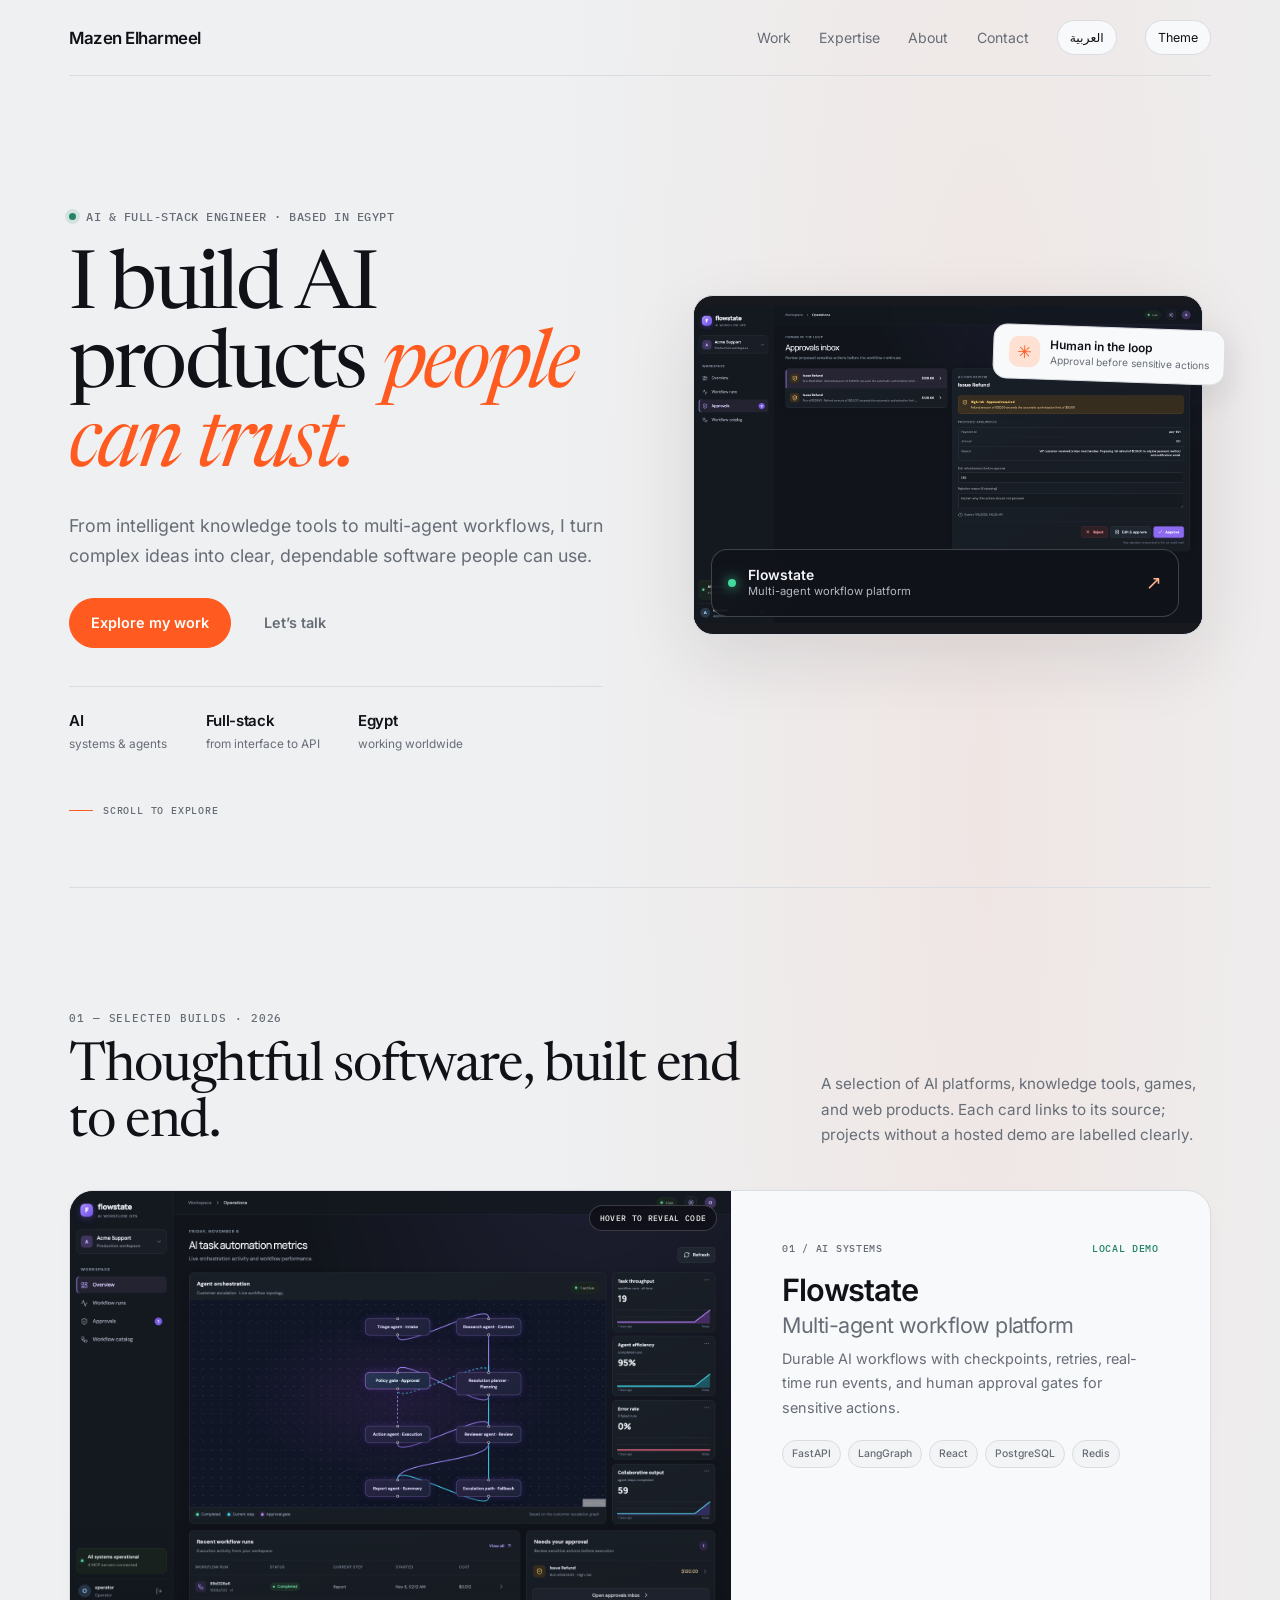
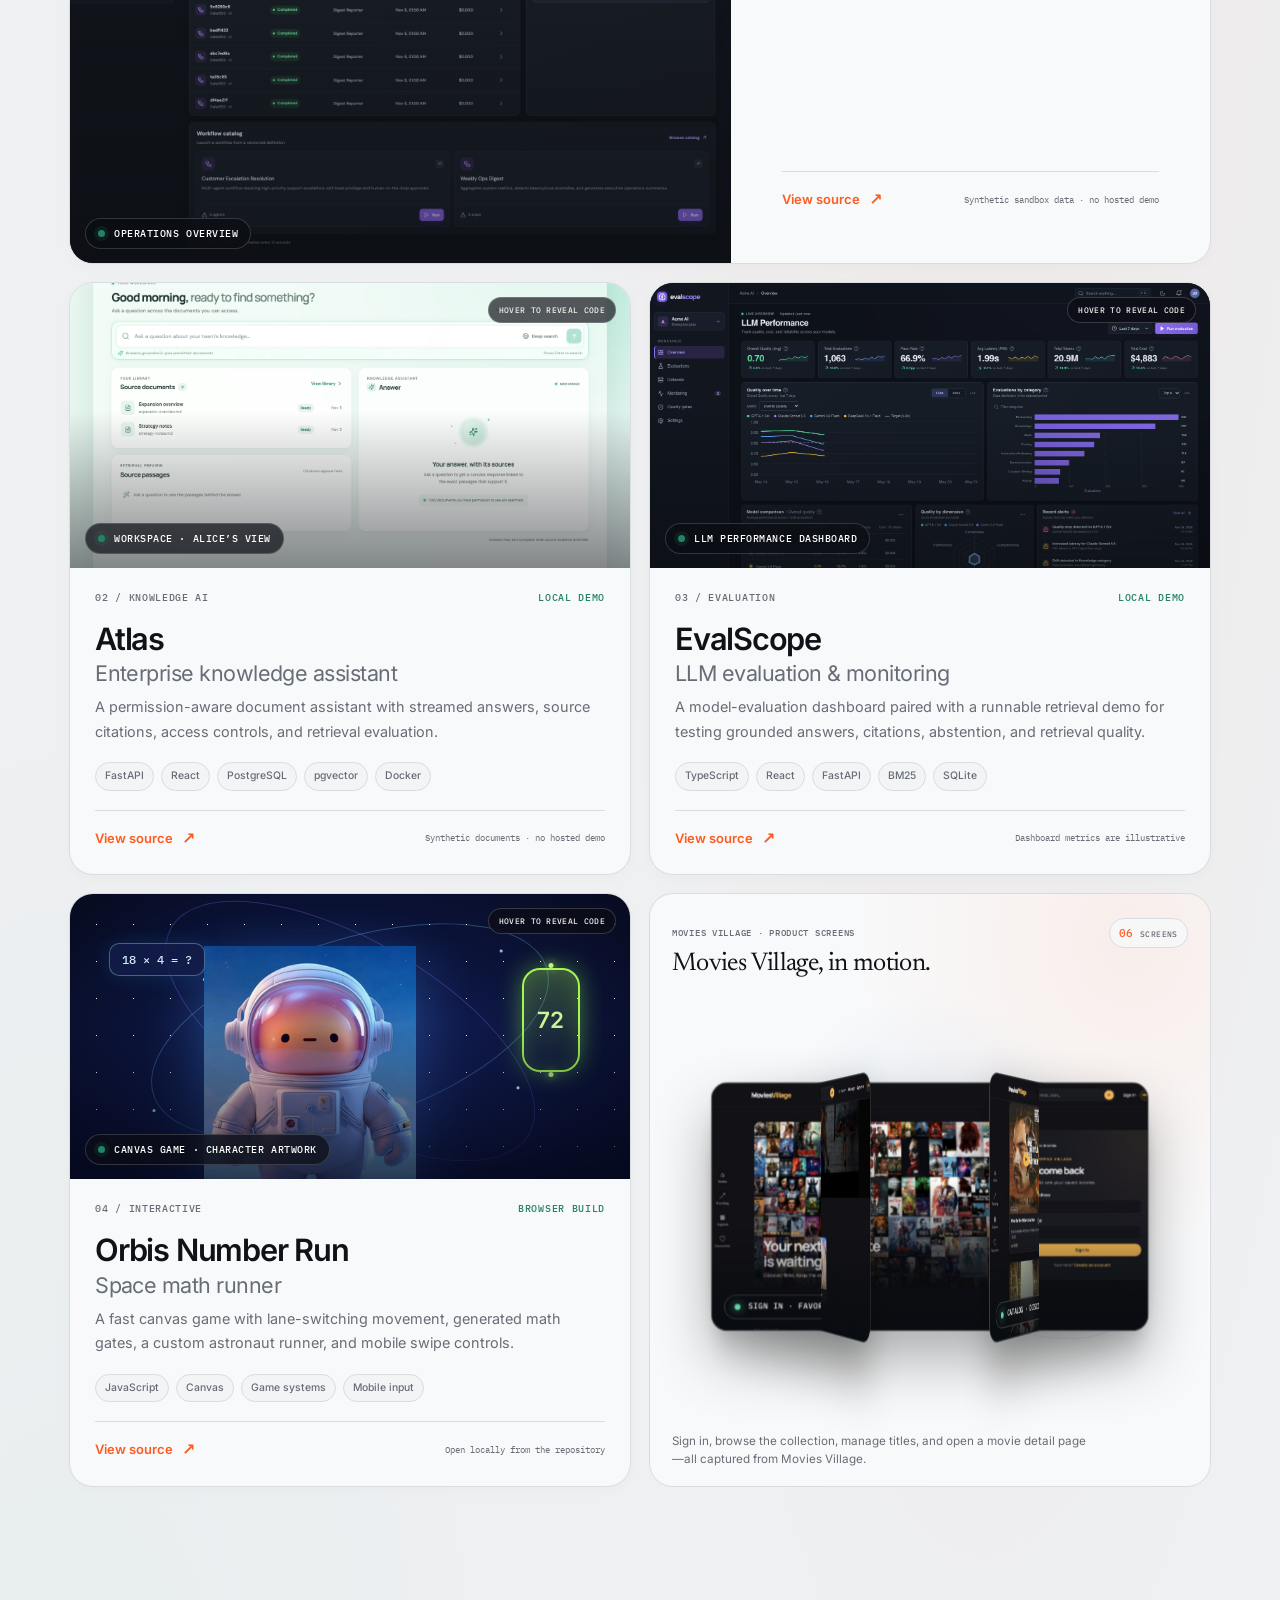
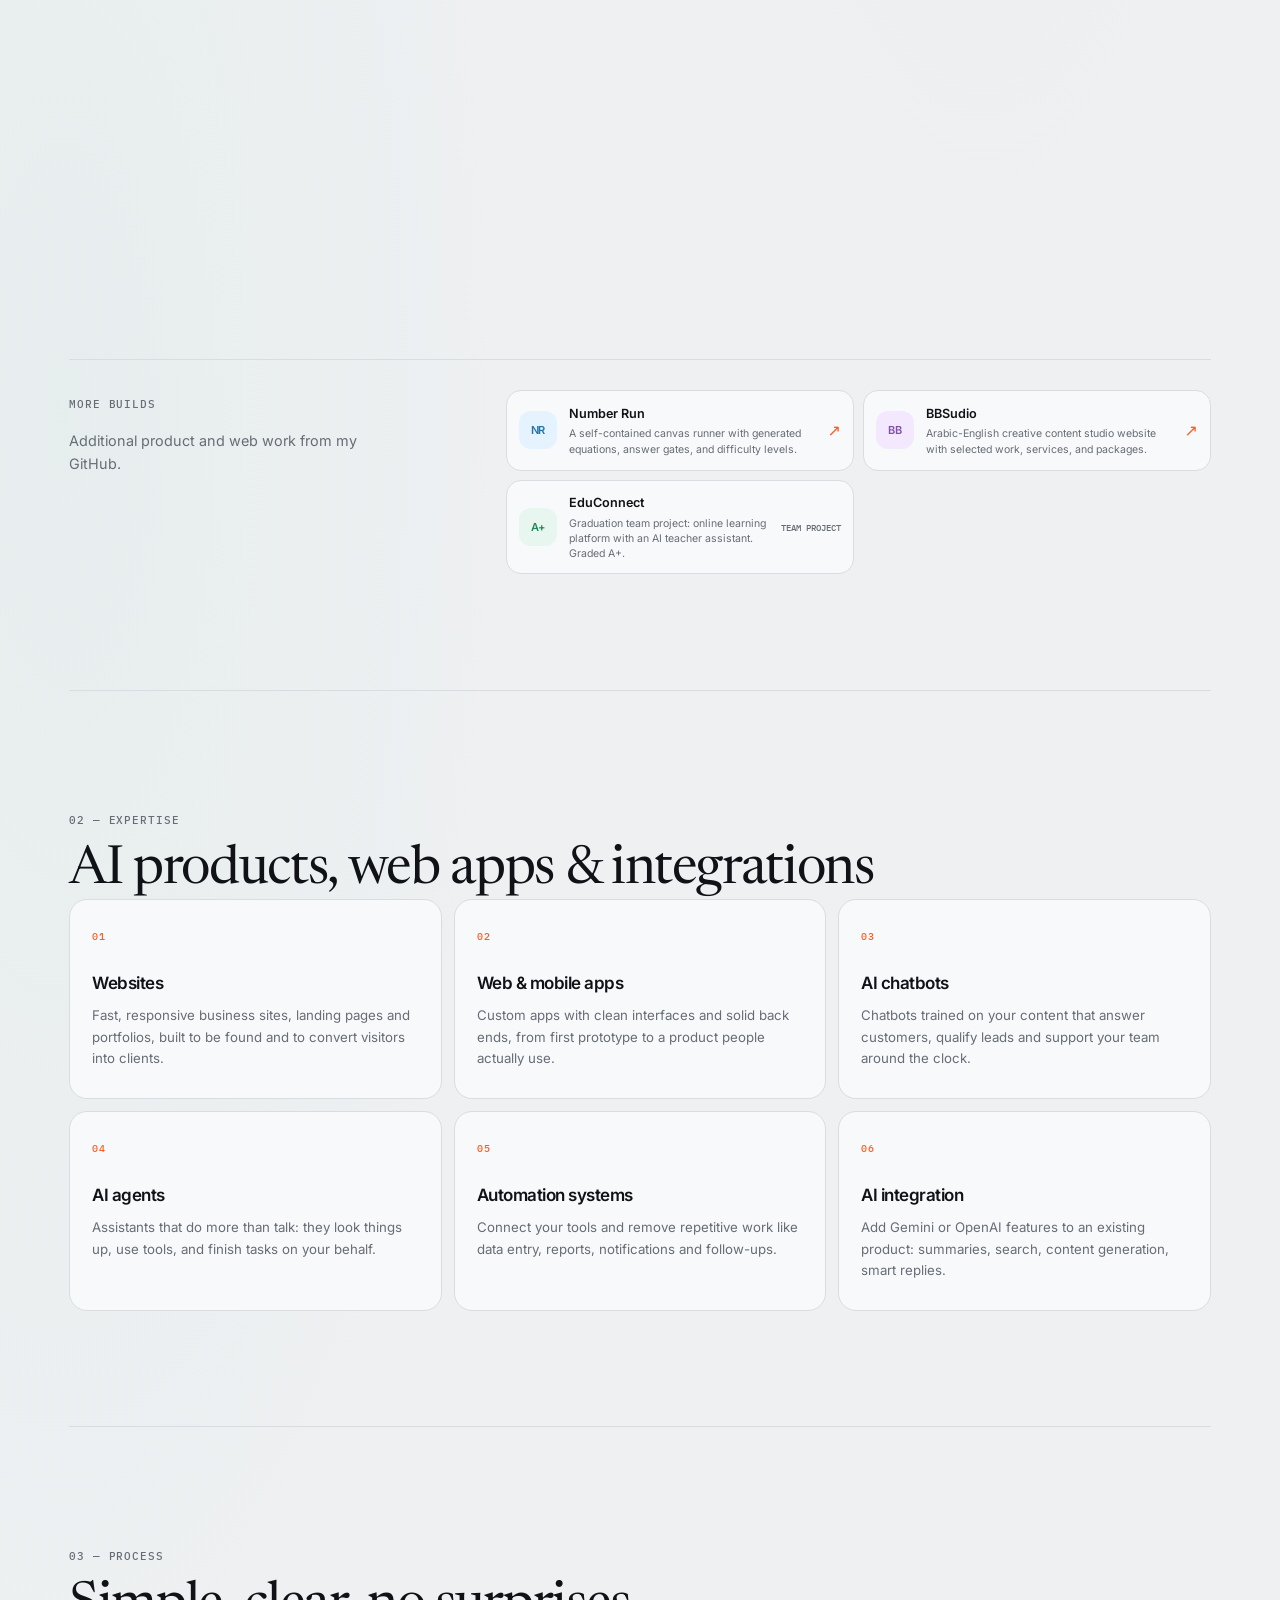
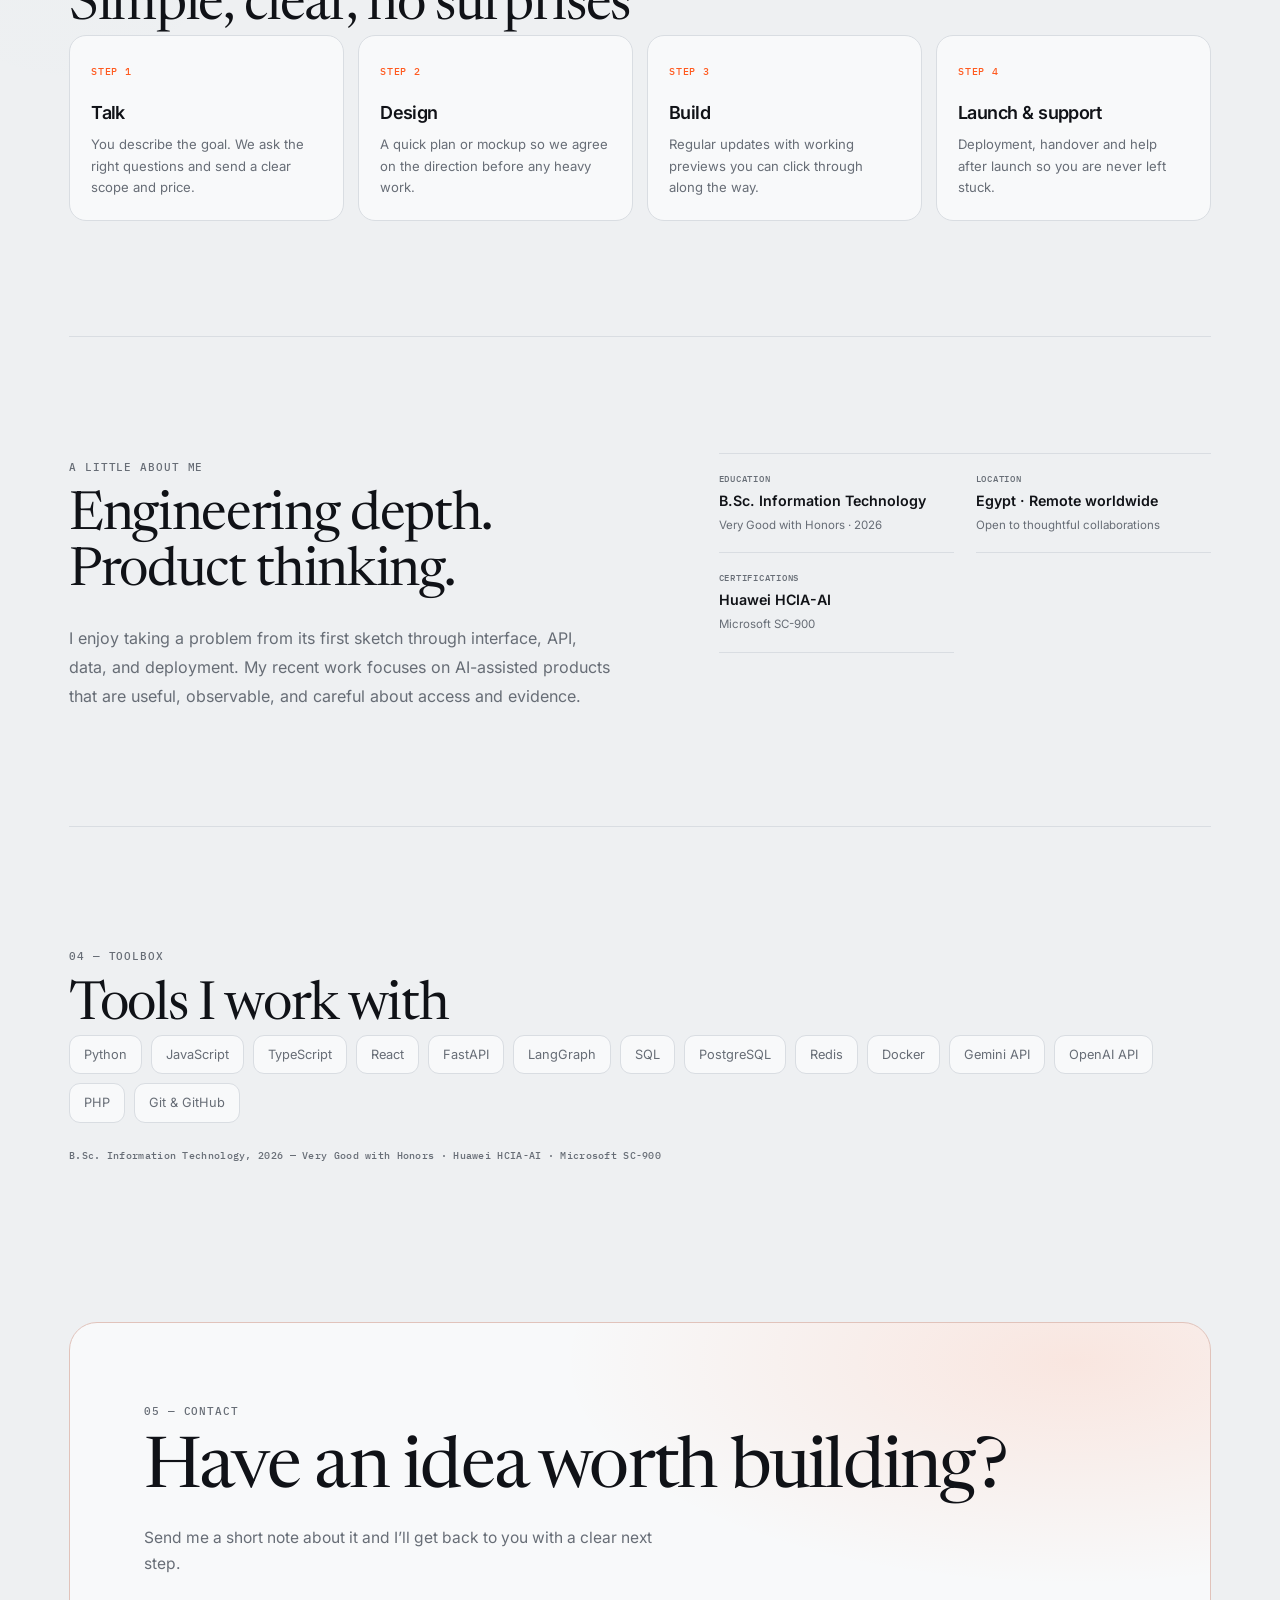
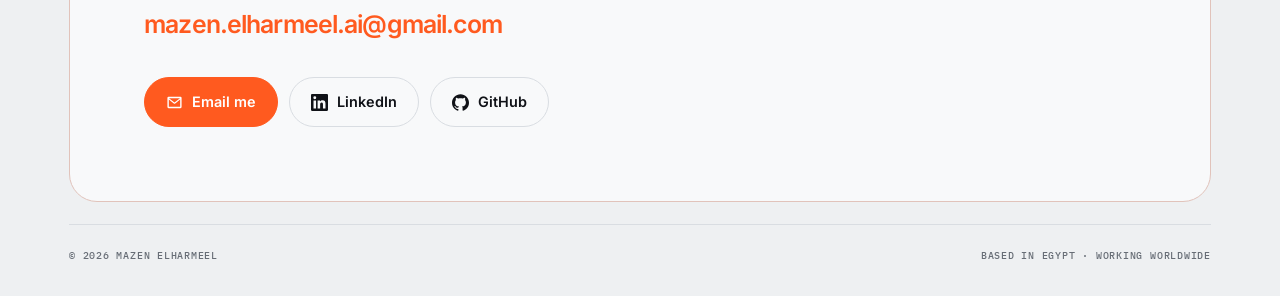
==== commit e679c1c6: "Add cropped Movies Village screenshots to orbit" ====
--- a/index.html
+++ b/index.html
@@ -198,18 +198,20 @@
 
         <aside class="project-orbit reveal" aria-label="Additional project screenshots">
           <div class="project-orbit__heading">
-            <div><span class="mono" data-i18n="orbit.label">MORE PROJECT SCREENS</span><h3 class="project-orbit__title" data-i18n="orbit.title">Product screens in orbit.</h3></div>
-            <span class="project-orbit__count">04 <i>SCREENS</i></span>
-          </div>
-          <div class="project-orbit__scene" role="group" aria-label="Screenshots from Atlas, Flowstate, and EvalScope rotate in a 3D gallery">
+            <div><span class="mono" data-i18n="orbit.label">MOVIES VILLAGE · PRODUCT SCREENS</span><h3 class="project-orbit__title" data-i18n="orbit.title">Movies Village, in motion.</h3></div>
+            <span class="project-orbit__count">06 <i>SCREENS</i></span>
+          </div>
+          <div class="project-orbit__scene" role="group" aria-label="Cropped Movies Village product screenshots rotate in a 3D gallery">
             <div class="project-orbit__track">
-              <figure class="project-orbit__screen"><img src="assets/projects/atlas-alice-cited-answer.jpg" alt="Atlas workspace with Alice’s grounded answer, source citation, and retrieval evidence" loading="lazy"><figcaption><i></i><span data-i18n="orbit.alice">ATLAS · CITED ANSWER</span></figcaption></figure>
-              <figure class="project-orbit__screen"><img src="assets/projects/atlas-bob-abstention.jpg" alt="Atlas workspace showing Bob’s safe abstention when his documents do not support an answer" loading="lazy"><figcaption><i></i><span data-i18n="orbit.bob">ATLAS · SAFE ABSTENTION</span></figcaption></figure>
-              <figure class="project-orbit__screen"><img src="assets/projects/flowstate-approval.png" alt="Flowstate workflow review screen with a human approval step" loading="lazy"><figcaption><i></i><span data-i18n="orbit.flow">FLOWSTATE · HUMAN REVIEW</span></figcaption></figure>
-              <figure class="project-orbit__screen"><img src="assets/projects/evalscope-overview.png" alt="EvalScope dashboard comparing language-model quality and monitoring metrics" loading="lazy"><figcaption><i></i><span data-i18n="orbit.eval">EVALSCOPE · MODEL QUALITY</span></figcaption></figure>
-            </div>
-          </div>
-          <p class="project-orbit__note" data-i18n="orbit.note">Grounded answers, safe refusals, and AI operations—real project screens, rotating together.</p>
+              <figure class="project-orbit__screen"><img src="assets/projects/movies-village-signin.jpg" alt="Movies Village sign-in screen with a movie collage and account form" loading="lazy"><figcaption><i></i><span data-i18n="orbit.signin">SIGN IN · FAVORITES</span></figcaption></figure>
+              <figure class="project-orbit__screen"><img src="assets/projects/movies-village-catalog.jpg" alt="Movies Village home catalog with rows of movie cards" loading="lazy"><figcaption><i></i><span data-i18n="orbit.catalog">CATALOG · DISCOVER</span></figcaption></figure>
+              <figure class="project-orbit__screen"><img src="assets/projects/movies-village-admin.jpg" alt="Movies Village admin movie manager with published title controls" loading="lazy"><figcaption><i></i><span data-i18n="orbit.admin">ADMIN · PUBLISHING</span></figcaption></figure>
+              <figure class="project-orbit__screen"><img src="assets/projects/movies-village-add-movie.jpg" alt="Movies Village admin form for adding a movie and choosing its poster" loading="lazy"><figcaption><i></i><span data-i18n="orbit.add">ADMIN · ADD A MOVIE</span></figcaption></figure>
+              <figure class="project-orbit__screen"><img src="assets/projects/movies-village-collection.jpg" alt="Movies Village second catalog page showing movie posters and ratings" loading="lazy"><figcaption><i></i><span data-i18n="orbit.collection">CATALOG · PAGE 2</span></figcaption></figure>
+              <figure class="project-orbit__screen"><img src="assets/projects/movies-village-detail.jpg" alt="Movies Village movie detail page with trailer and cast profiles" loading="lazy"><figcaption><i></i><span data-i18n="orbit.detail">MOVIE DETAIL · CAST</span></figcaption></figure>
+            </div>
+          </div>
+          <p class="project-orbit__note" data-i18n="orbit.note">Sign in, browse the collection, manage titles, and open a movie detail page—all captured from Movies Village.</p>
         </aside>
 
         <article class="project-card project-card--feature project-card--movie reveal">
--- a/css/style.css
+++ b/css/style.css
@@ -82,11 +82,11 @@
 .project-media__label{position:absolute;left:15px;bottom:14px;z-index:4;display:inline-flex;align-items:center;gap:9px;color:#fff;background:rgba(12,13,20,.7);border:1px solid rgba(255,255,255,.16);border-radius:99px;padding:8px 12px;font:500 .61rem 'IBM Plex Mono',monospace;letter-spacing:.055em;text-transform:uppercase;backdrop-filter:blur(10px)}
 .project-media--mint{background:#dbf4ec}.project-media--mint>img{object-position:center}.project-media--dark{background:#11131a}.project-media--dark>img{object-position:top center}
 .project-media--movie{background:#0c0d10;color:#f8f3e8}.project-media--movie:after{z-index:1;background:linear-gradient(180deg,rgba(5,6,9,.05) 32%,rgba(5,6,9,.78) 100%)}
-.project-orbit{--orbit-radius:clamp(90px,13vw,150px);position:relative;isolation:isolate;display:flex;flex-direction:column;min-width:0;min-height:390px;padding:24px 22px 18px;overflow:hidden;border:1px solid var(--line);border-radius:var(--radius);background:radial-gradient(ellipse at 50% 48%,rgba(90,143,214,.12),transparent 43%),radial-gradient(ellipse at 86% 8%,rgba(255,90,31,.07),transparent 40%),var(--card)}
+.project-orbit{--orbit-radius:clamp(100px,13vw,160px);position:relative;isolation:isolate;display:flex;flex-direction:column;min-width:0;min-height:390px;padding:24px 22px 18px;overflow:hidden;border:1px solid var(--line);border-radius:var(--radius);background:radial-gradient(ellipse at 50% 48%,rgba(90,143,214,.12),transparent 43%),radial-gradient(ellipse at 86% 8%,rgba(255,90,31,.07),transparent 40%),var(--card)}
 .project-orbit:before,.project-orbit:after{content:"";position:absolute;z-index:-1;width:330px;height:330px;left:50%;top:54%;border:1px solid color-mix(in srgb,var(--accent) 19%,transparent);border-radius:50%;transform:translate(-50%,-50%) rotate(-24deg) scaleY(.42);pointer-events:none}.project-orbit:after{width:440px;height:440px;border-color:color-mix(in srgb,#70a3e5 21%,transparent);transform:translate(-50%,-50%) rotate(28deg) scaleY(.36)}
 .project-orbit__heading{display:flex;align-items:flex-start;justify-content:space-between;gap:14px}.project-orbit__heading .mono{font-size:.56rem}.project-orbit__title{margin:8px 0 0;font:400 clamp(1.35rem,2vw,1.85rem)/1.05 Newsreader,Georgia,serif;letter-spacing:-.025em}.project-orbit__count{flex:none;padding:7px 9px;border:1px solid var(--line);border-radius:99px;background:color-mix(in srgb,var(--card) 82%,transparent);color:var(--accent);font:500 .7rem 'IBM Plex Mono',monospace}.project-orbit__count i{color:var(--mute);font-size:.5rem;font-style:normal;letter-spacing:.05em}
 .project-orbit__scene{position:relative;flex:1;min-height:300px;perspective:1050px;perspective-origin:50% 48%;transform-style:preserve-3d}.project-orbit__track{position:absolute;inset:0;transform-style:preserve-3d;animation:project-orbit-turn 32s linear infinite;will-change:transform}.project-orbit:hover .project-orbit__track,.project-orbit:focus-within .project-orbit__track{animation-play-state:paused}@keyframes project-orbit-turn{to{transform:rotateY(360deg)}}
-.project-orbit__screen{position:absolute;left:50%;top:50%;width:79%;aspect-ratio:1.42;margin:0;overflow:hidden;border:1px solid rgba(255,255,255,.2);border-radius:14px;background:#10171a;box-shadow:0 24px 50px rgba(0,0,0,.3);backface-visibility:hidden;transform-style:preserve-3d}.project-orbit__screen:nth-child(1){transform:translate(-50%,-50%) translateZ(var(--orbit-radius))}.project-orbit__screen:nth-child(2){transform:translate(-50%,-50%) rotateY(90deg) translateZ(var(--orbit-radius))}.project-orbit__screen:nth-child(3){transform:translate(-50%,-50%) rotateY(180deg) translateZ(var(--orbit-radius))}.project-orbit__screen:nth-child(4){transform:translate(-50%,-50%) rotateY(270deg) translateZ(var(--orbit-radius))}.project-orbit__screen:after{content:"";position:absolute;inset:58% 0 0;background:linear-gradient(transparent,rgba(7,11,15,.82));pointer-events:none}.project-orbit__screen img{display:block;width:100%;height:100%;object-fit:cover;object-position:top;transition:transform .65s}.project-orbit__screen figcaption{position:absolute;z-index:1;left:10px;bottom:9px;display:flex;align-items:center;gap:7px;padding:6px 8px;border:1px solid rgba(255,255,255,.16);border-radius:99px;background:rgba(11,14,18,.78);color:#f1f3f2;font:500 clamp(6px,.54vw,8px)/1 'IBM Plex Mono',monospace;letter-spacing:.035em;white-space:nowrap;backdrop-filter:blur(8px)}.project-orbit__screen figcaption i{width:5px;height:5px;flex:none;border-radius:50%;background:#62d4a6;box-shadow:0 0 8px #62d4a6}.project-orbit__note{margin:0;color:var(--mute);font-size:.73rem;line-height:1.55;max-width:36em}
+.project-orbit__screen{position:absolute;left:50%;top:50%;width:72%;aspect-ratio:1.76;margin:0;overflow:hidden;border:1px solid rgba(255,255,255,.2);border-radius:14px;background:#10171a;box-shadow:0 24px 50px rgba(0,0,0,.3);backface-visibility:hidden;transform-style:preserve-3d}.project-orbit__screen:nth-child(1){transform:translate(-50%,-50%) translateZ(var(--orbit-radius))}.project-orbit__screen:nth-child(2){transform:translate(-50%,-50%) rotateY(60deg) translateZ(var(--orbit-radius))}.project-orbit__screen:nth-child(3){transform:translate(-50%,-50%) rotateY(120deg) translateZ(var(--orbit-radius))}.project-orbit__screen:nth-child(4){transform:translate(-50%,-50%) rotateY(180deg) translateZ(var(--orbit-radius))}.project-orbit__screen:nth-child(5){transform:translate(-50%,-50%) rotateY(240deg) translateZ(var(--orbit-radius))}.project-orbit__screen:nth-child(6){transform:translate(-50%,-50%) rotateY(300deg) translateZ(var(--orbit-radius))}.project-orbit__screen:after{content:"";position:absolute;inset:58% 0 0;background:linear-gradient(transparent,rgba(7,11,15,.82));pointer-events:none}.project-orbit__screen img{display:block;width:100%;height:100%;object-fit:cover;object-position:top;transition:transform .65s}.project-orbit__screen figcaption{position:absolute;z-index:1;left:10px;bottom:9px;display:flex;align-items:center;gap:7px;padding:6px 8px;border:1px solid rgba(255,255,255,.16);border-radius:99px;background:rgba(11,14,18,.78);color:#f1f3f2;font:500 clamp(6px,.54vw,8px)/1 'IBM Plex Mono',monospace;letter-spacing:.035em;white-space:nowrap;backdrop-filter:blur(8px)}.project-orbit__screen figcaption i{width:5px;height:5px;flex:none;border-radius:50%;background:#62d4a6;box-shadow:0 0 8px #62d4a6}.project-orbit__note{margin:0;color:var(--mute);font-size:.73rem;line-height:1.55;max-width:36em}
 .mv-preview{position:absolute;inset:0;overflow:hidden;background:#111214;color:#f8f3e8;font-family:Inter,Arial,sans-serif}.mv-preview__nav{position:absolute;z-index:1;inset:0 0 auto;height:49px;display:flex;align-items:center;gap:clamp(12px,2.3vw,30px);padding:0 5%;background:rgba(12,13,16,.93);font:500 8px 'IBM Plex Mono',monospace;letter-spacing:.045em}.mv-preview__nav>b{font:700 11px Inter,Arial,sans-serif;letter-spacing:.06em;white-space:nowrap}.mv-preview__nav>b span,.mv-preview__nav>b i{color:#ffb43a;font-style:normal}.mv-preview__links{color:#bbb8b2;white-space:nowrap}.mv-preview__search{margin-left:auto;border:1px solid rgba(255,255,255,.18);border-radius:99px;padding:7px 11px;color:#bab8b4;white-space:nowrap}.mv-preview__backdrop{position:absolute;inset:48px 0 0;background-image:linear-gradient(90deg,rgba(8,8,10,.93),rgba(8,8,10,.45) 48%,rgba(8,8,10,.1)),linear-gradient(0deg,#101114 0,transparent 56%),url('../assets/projects/movies-village-hero.jpg');background-size:cover;background-position:center 39%;opacity:.88}.mv-preview__hero{position:absolute;z-index:1;top:27%;left:7%;display:flex;flex-direction:column;align-items:flex-start;gap:9px;text-shadow:0 2px 15px #000}.mv-preview__eyebrow{color:#ffbf55;font:500 7px 'IBM Plex Mono',monospace;letter-spacing:.14em}.mv-preview__hero>b{font:500 clamp(21px,4.2vw,49px)/.97 Newsreader,Georgia,serif;letter-spacing:-.03em}.mv-preview__hero>span:last-child{color:#e4ded0;font-size:8px}.mv-preview__hero>span:last-child i{color:#ffb43a;font-style:normal}.mv-preview__shelf{position:absolute;z-index:1;left:53%;right:6%;top:25%;bottom:12%;display:flex;flex-direction:column;justify-content:center;gap:10px}.mv-preview__shelf-head{display:flex;justify-content:space-between;align-items:center;color:#f4f0e8;font:500 8px 'IBM Plex Mono',monospace;letter-spacing:.08em}.mv-preview__shelf-head span{color:#ffbf55;font-size:7px}.mv-preview__posters{height:100%;max-height:220px;display:grid;grid-template-columns:repeat(4,minmax(0,1fr));gap:clamp(5px,1vw,12px)}.mv-preview__posters img{display:block;width:100%;height:100%;min-height:0;object-fit:cover;object-position:top;border-radius:5px;box-shadow:0 9px 18px rgba(0,0,0,.35)}.project-card--movie .project-code__lines{font-size:clamp(6px,.66vw,9px)}
 .project-copy{padding:23px 25px 24px}.project-card--feature .project-copy{padding:clamp(26px,4vw,52px);display:flex;flex-direction:column;justify-content:center}
 .project-kicker{display:flex;justify-content:space-between;gap:12px;color:var(--mute);font:500 .61rem 'IBM Plex Mono',monospace;letter-spacing:.07em;text-transform:uppercase}
@@ -123,9 +123,9 @@
 [dir="rtl"] body{font-family:'Cairo',system-ui,sans-serif}[dir="rtl"] .mono{font-family:'Cairo',sans-serif;letter-spacing:0;text-transform:none;font-size:.8rem}[dir="rtl"] .hero__title,[dir="rtl"] .section__title{font-family:'Cairo',system-ui,sans-serif;font-weight:600}[dir="rtl"] .hero__title,[dir="rtl"] .section__title,[dir="rtl"] .nav__brand{letter-spacing:0}[dir="rtl"] .project-kicker,[dir="rtl"] .project-media__label{letter-spacing:0}[dir="rtl"] .project-link span:last-child{transform:scaleX(-1)}[dir="rtl"] .hero__floating{right:auto;left:-14px}
 @media(max-width:760px){[dir="rtl"] .hero__floating{left:6px}}
 @media(max-width:760px){.project-code{gap:10px;padding:12px 8px 30px 51%}.project-code__head{font-size:7px}.project-code__lines{font-size:7px;line-height:1.55}.project-code__foot{font-size:6px}}
-@media(max-width:760px){.project-orbit{--orbit-radius:82px;min-height:410px;padding:19px 16px 16px}.project-orbit__scene{min-height:300px;perspective:900px}.project-orbit__screen{width:78%;border-radius:11px}.project-orbit__screen figcaption{left:6px;bottom:6px;padding:5px 6px;font-size:6px}.project-orbit__note{font-size:.68rem}}
+@media(max-width:760px){.project-orbit{--orbit-radius:82px;min-height:410px;padding:19px 16px 16px}.project-orbit__scene{min-height:300px;perspective:900px}.project-orbit__screen{width:74%;aspect-ratio:1.76;border-radius:11px}.project-orbit__screen figcaption{left:6px;bottom:6px;padding:5px 6px;font-size:6px}.project-orbit__note{font-size:.68rem}}
 @media(max-width:760px){.mv-preview__nav{height:40px;gap:9px;padding:0 12px}.mv-preview__nav>b{font-size:9px}.mv-preview__links{font-size:6px}.mv-preview__search{padding:5px 7px;font-size:6px}.mv-preview__backdrop{top:40px}.mv-preview__hero{top:27%;left:5%;gap:6px}.mv-preview__hero>b{font-size:clamp(20px,7vw,33px)}.mv-preview__shelf{left:53%;right:5%;top:29%;bottom:18%;gap:6px}.mv-preview__shelf-head{font-size:6px}.mv-preview__shelf-head span{font-size:5px}.mv-preview__posters{gap:5px}.project-card--movie .project-code{padding-left:51%}}
 @media(max-width:960px){.hero__grid{gap:38px}.hero__title{font-size:clamp(3rem,7vw,4.8rem)}.project-card--feature{grid-template-columns:1fr 1fr}.project-card--feature .project-media{min-height:345px}.project-card--feature .project-copy{padding:27px}.more-work{grid-template-columns:1fr;gap:20px}}
 @media(max-width:760px){html{scroll-padding-top:76px}.wrap{padding:0 20px}.nav{padding:16px 0}.nav__links{gap:12px}.nav__links .nav__link--hide-mobile{display:none}.nav__links a{font-size:.8rem}.pill-button{padding:6px 9px;font-size:.7rem}.hero{padding:54px 0 48px;min-height:0}.hero__grid{grid-template-columns:1fr;gap:38px}.hero__copy{padding:0}.hero__title{font-size:clamp(3rem,12vw,4.5rem);max-width:11em;margin:19px 0}.lead{font-size:1rem}.hero__facts{gap:18px;margin-top:29px}.hero__facts strong{font-size:.83rem}.hero__facts span{font-size:.63rem}.hero__visual{padding:0 0 30px 0}.hero__visual>img{aspect-ratio:1.5;border-radius:17px}.hero__visual-caption{left:12px;right:12px;bottom:42px}.hero__floating{right:6px;top:-17px}.hero__scroll{display:none}.section{padding:66px 0}.section-heading{grid-template-columns:1fr;gap:14px;margin-bottom:25px}.section__title{font-size:clamp(2.2rem,9vw,3rem)}.projects-grid{grid-template-columns:1fr;gap:13px}.project-card--feature{grid-column:auto;display:flex;flex-direction:column}.project-card--feature .project-media{height:270px;min-height:0}.project-media{height:246px}.project-card--feature .project-copy{padding:22px}.project-copy{padding:20px}.project-copy h3{font-size:1.55rem}.project-actions{align-items:flex-start}.project-note{max-width:15em;text-align:right}.more-work{margin-top:40px;padding-top:24px}.more-work__list{grid-template-columns:1fr}.services{grid-template-columns:repeat(2,minmax(0,1fr));gap:9px}.service{padding:17px;min-height:190px}.service__title{margin-top:18px;font-size:.98rem}.steps{grid-template-columns:repeat(2,minmax(0,1fr));gap:9px}.step{padding:17px}.about{grid-template-columns:1fr;gap:27px}.about__details{grid-template-columns:1fr 1fr}.contact{margin:18px 0 16px;padding:29px 22px;border-radius:21px}.footer{padding:20px 0 26px}}
 @media(max-width:420px){.hero__facts{gap:12px}.hero__facts strong{font-size:.76rem}.hero__facts span{font-size:.57rem}.services{grid-template-columns:1fr}.service{min-height:0}.service__title{margin-top:13px}.steps{grid-template-columns:1fr}.about__details{grid-template-columns:1fr}.project-media{height:220px}.project-card--feature .project-media{height:225px}}
-@media(prefers-reduced-motion:reduce){html{scroll-behavior:auto}.reveal{opacity:1;transform:none;transition:none}.hero__floating{animation:none}.project-code,.project-scan{transition:none}.btn,.project-card,.service,.more-project{transition:none}.project-orbit__scene{perspective:none}.project-orbit__track{position:relative;inset:auto;display:grid;grid-template-columns:1fr 1fr;gap:8px;transform:none;animation:none;will-change:auto}.project-orbit__screen,.project-orbit__screen:nth-child(n){position:relative;left:auto;top:auto;width:100%;aspect-ratio:1.42;transform:none;backface-visibility:visible}.project-orbit__screen figcaption{font-size:6px}}
+@media(prefers-reduced-motion:reduce){html{scroll-behavior:auto}.reveal{opacity:1;transform:none;transition:none}.hero__floating{animation:none}.project-code,.project-scan{transition:none}.btn,.project-card,.service,.more-project{transition:none}.project-orbit__scene{perspective:none}.project-orbit__track{position:relative;inset:auto;display:grid;grid-template-columns:1fr 1fr;gap:8px;transform:none;animation:none;will-change:auto}.project-orbit__screen,.project-orbit__screen:nth-child(n){position:relative;left:auto;top:auto;width:100%;aspect-ratio:1.76;transform:none;backface-visibility:visible}.project-orbit__screen figcaption{font-size:6px}}
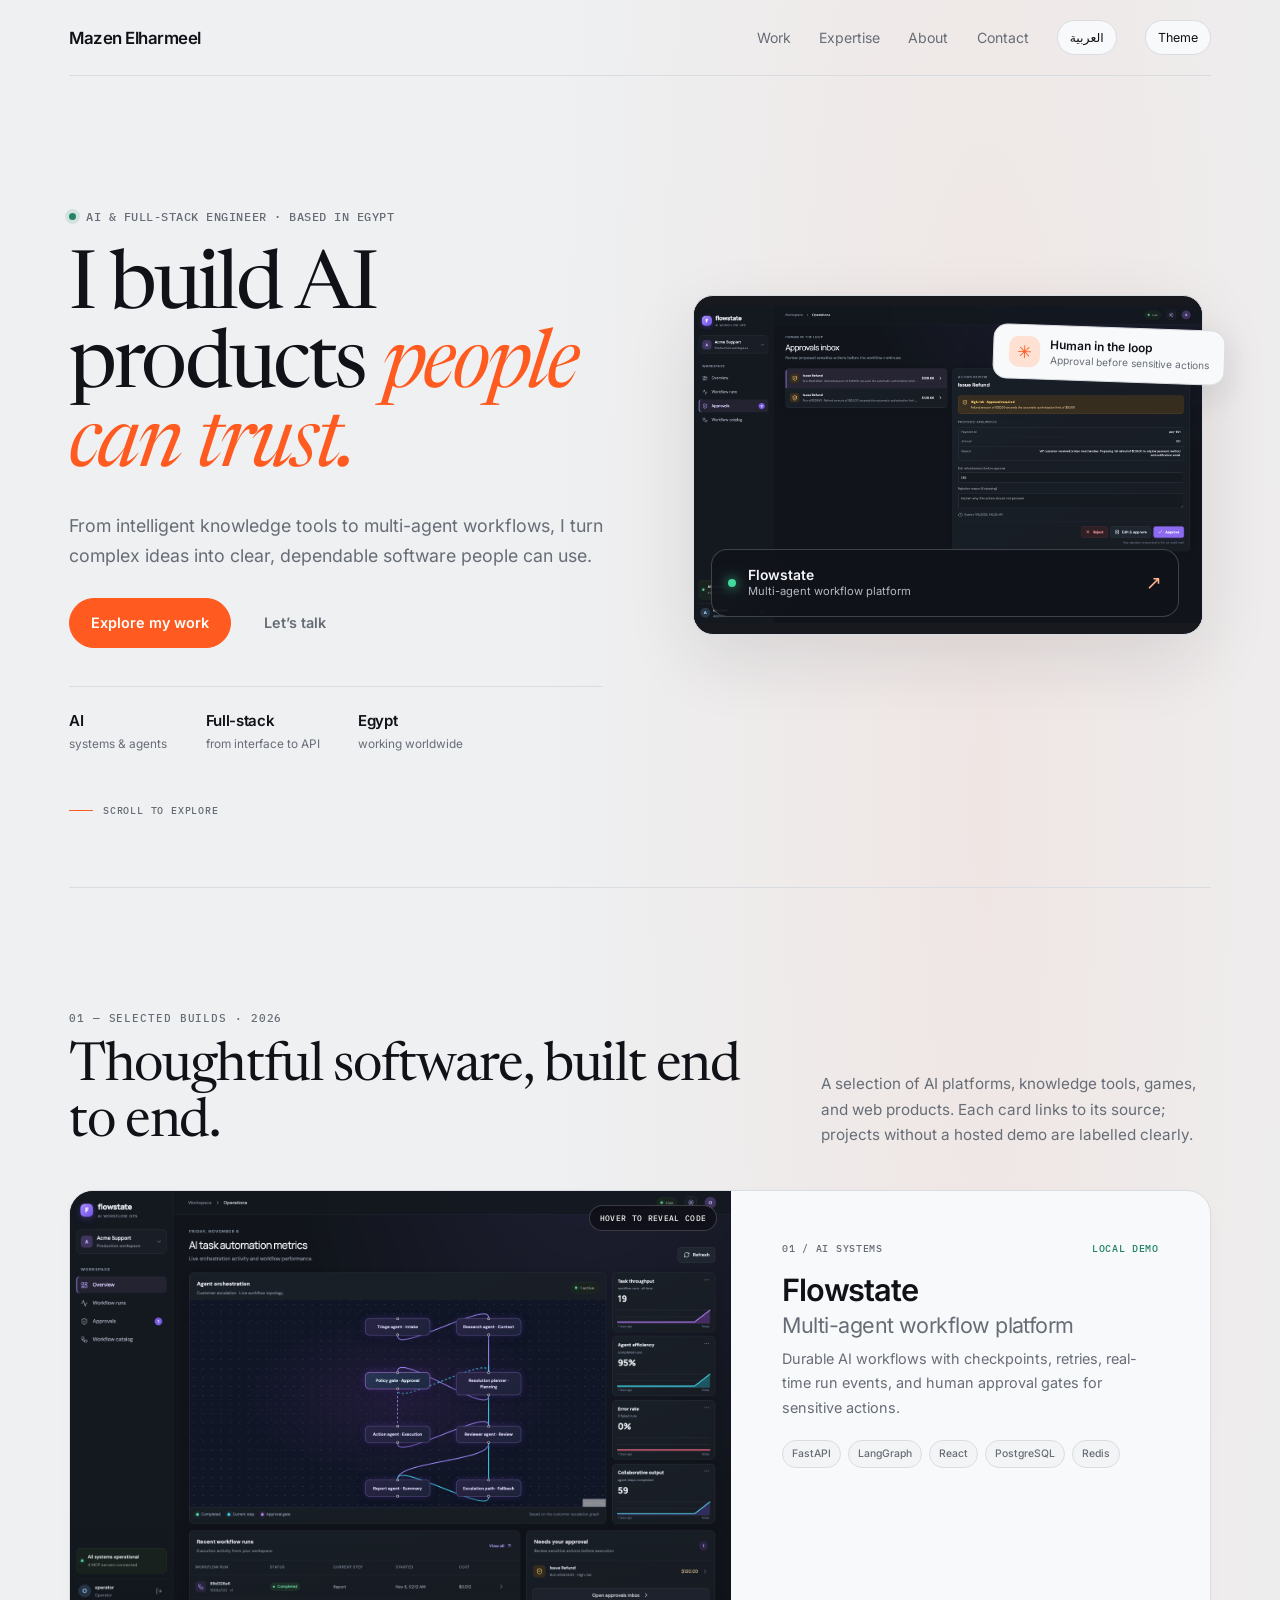
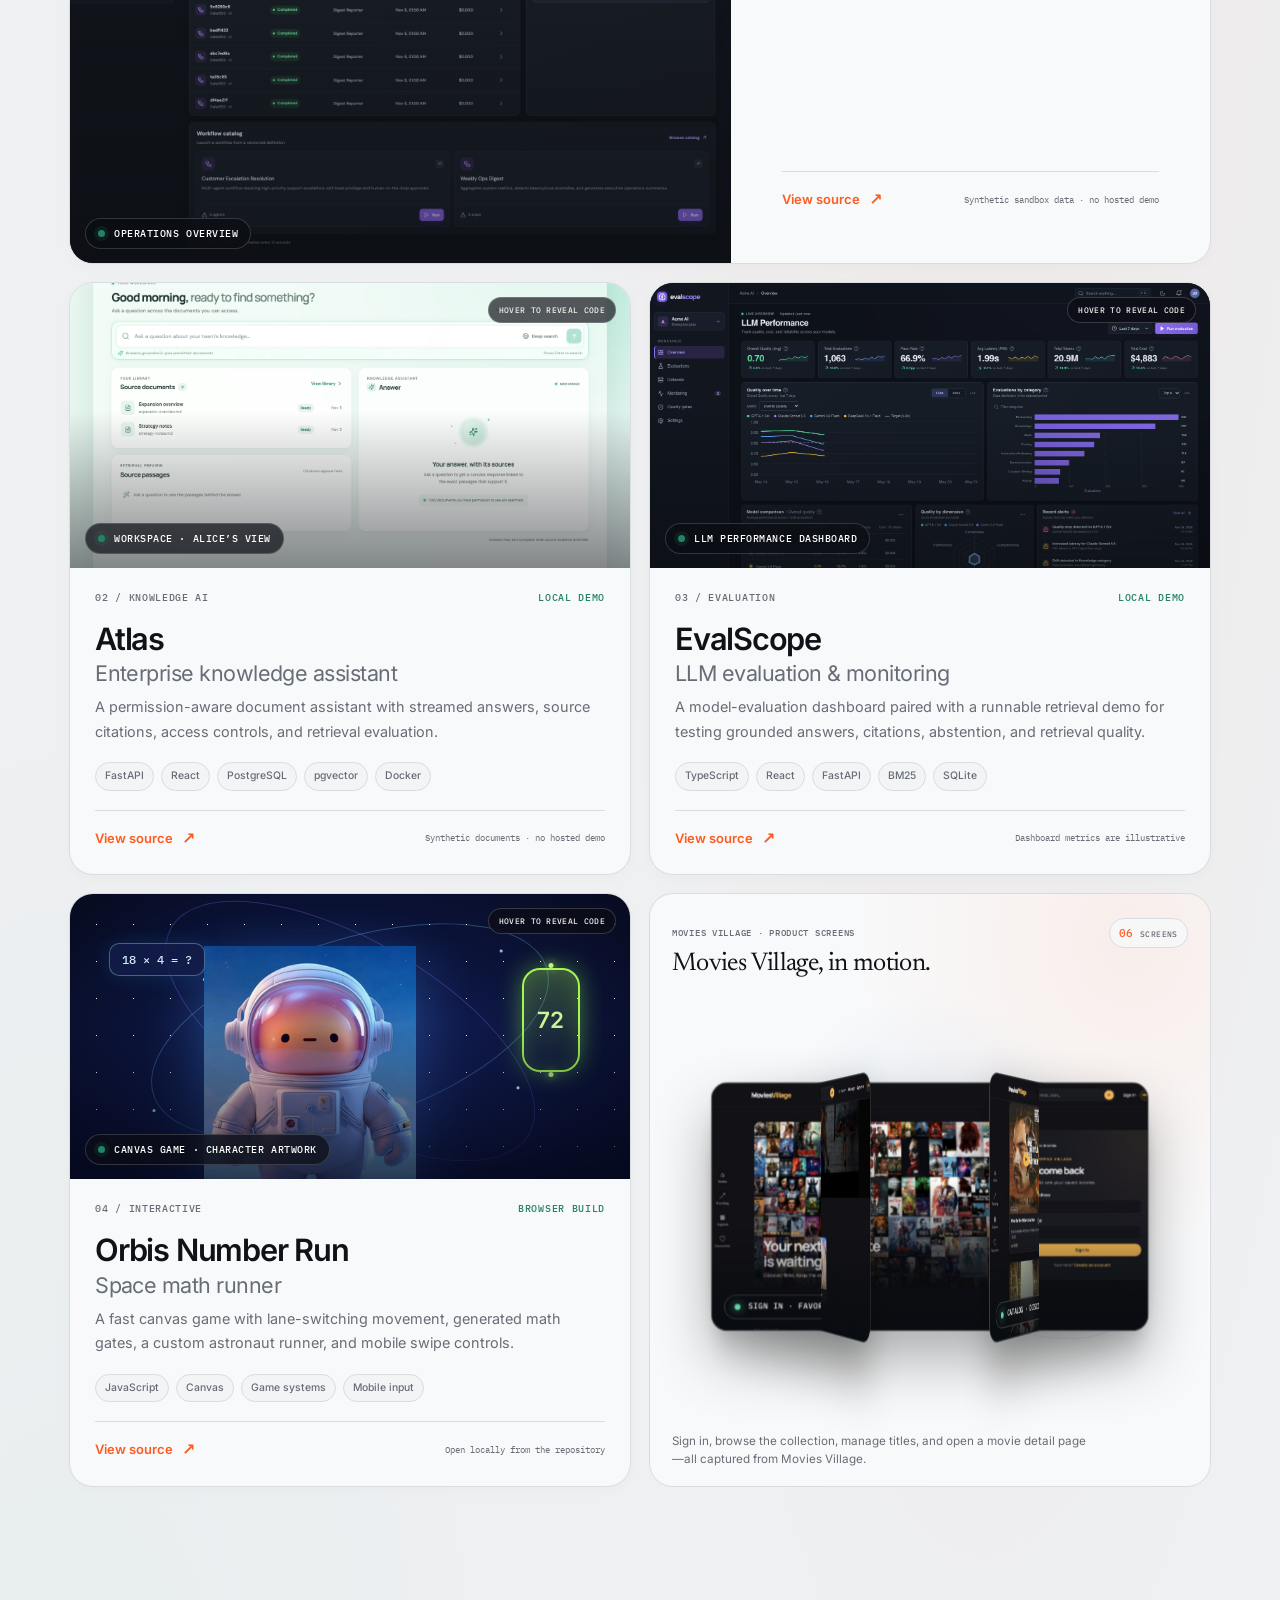
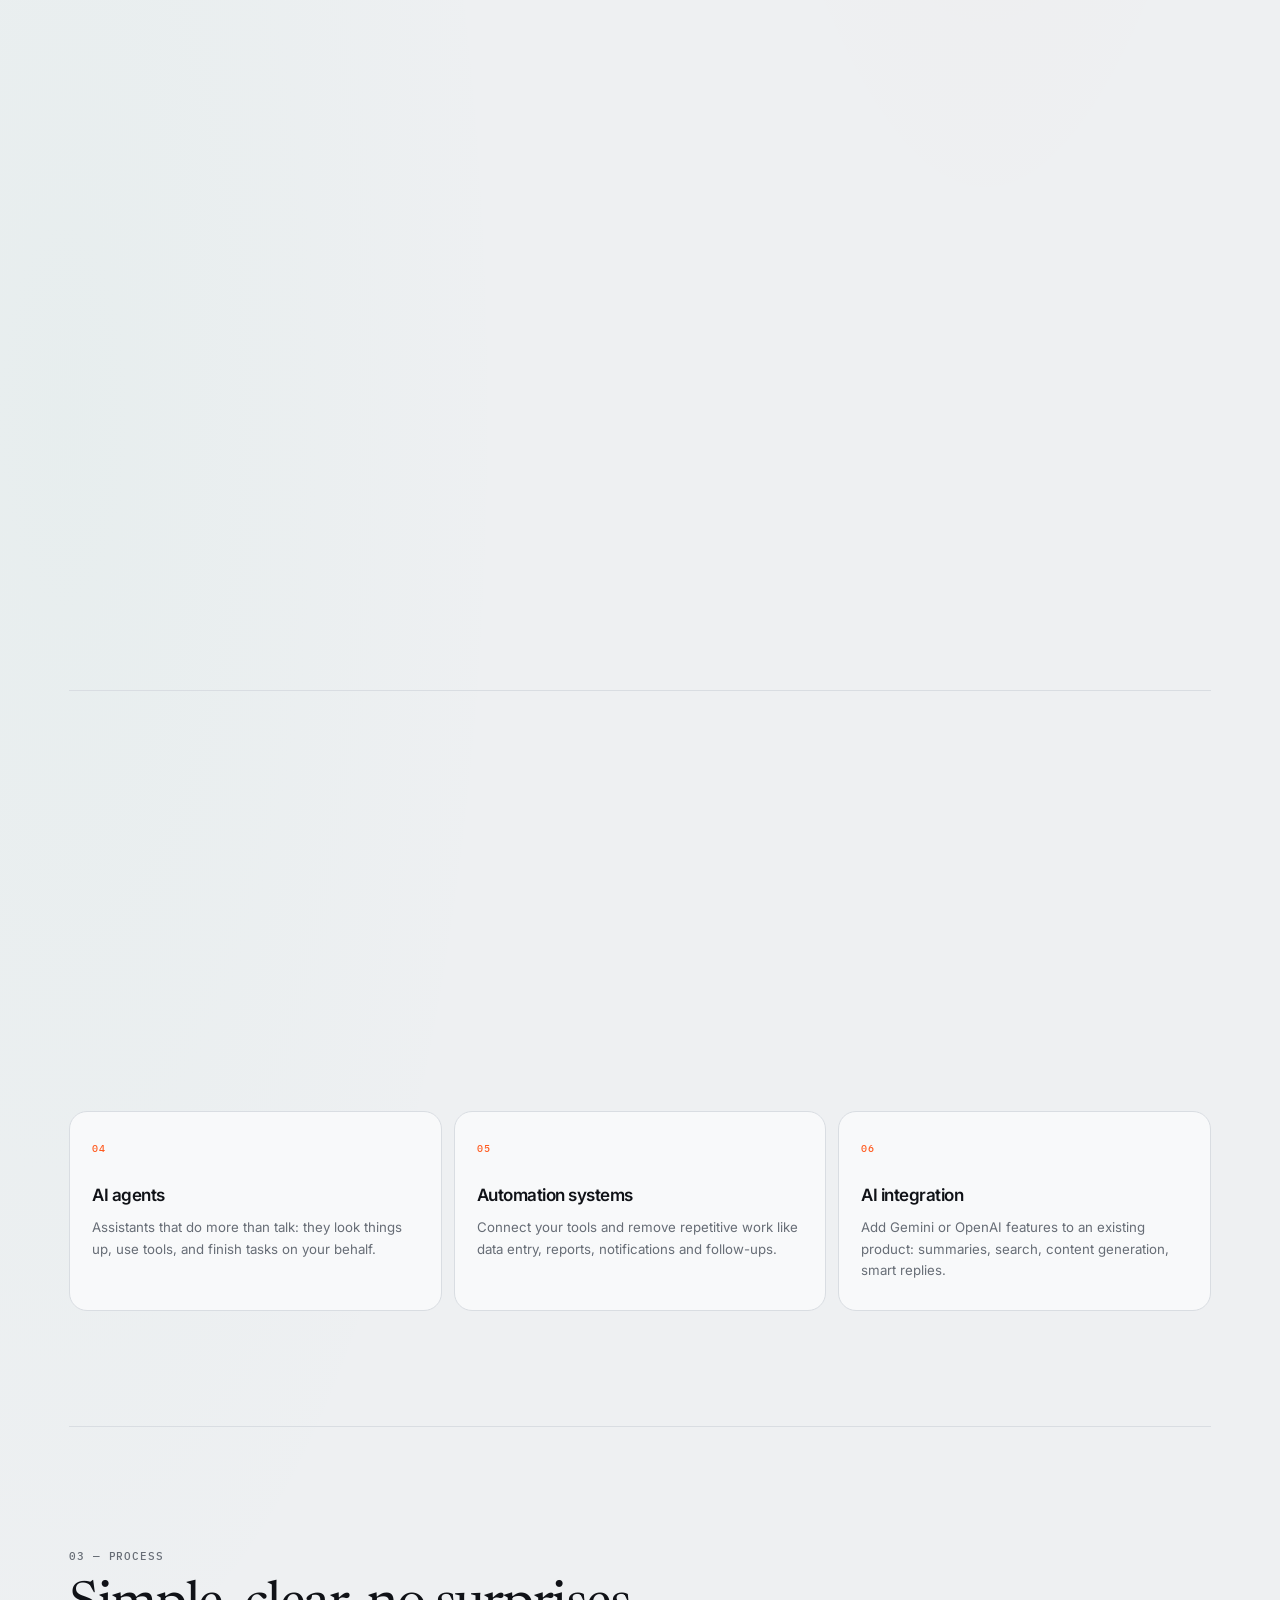
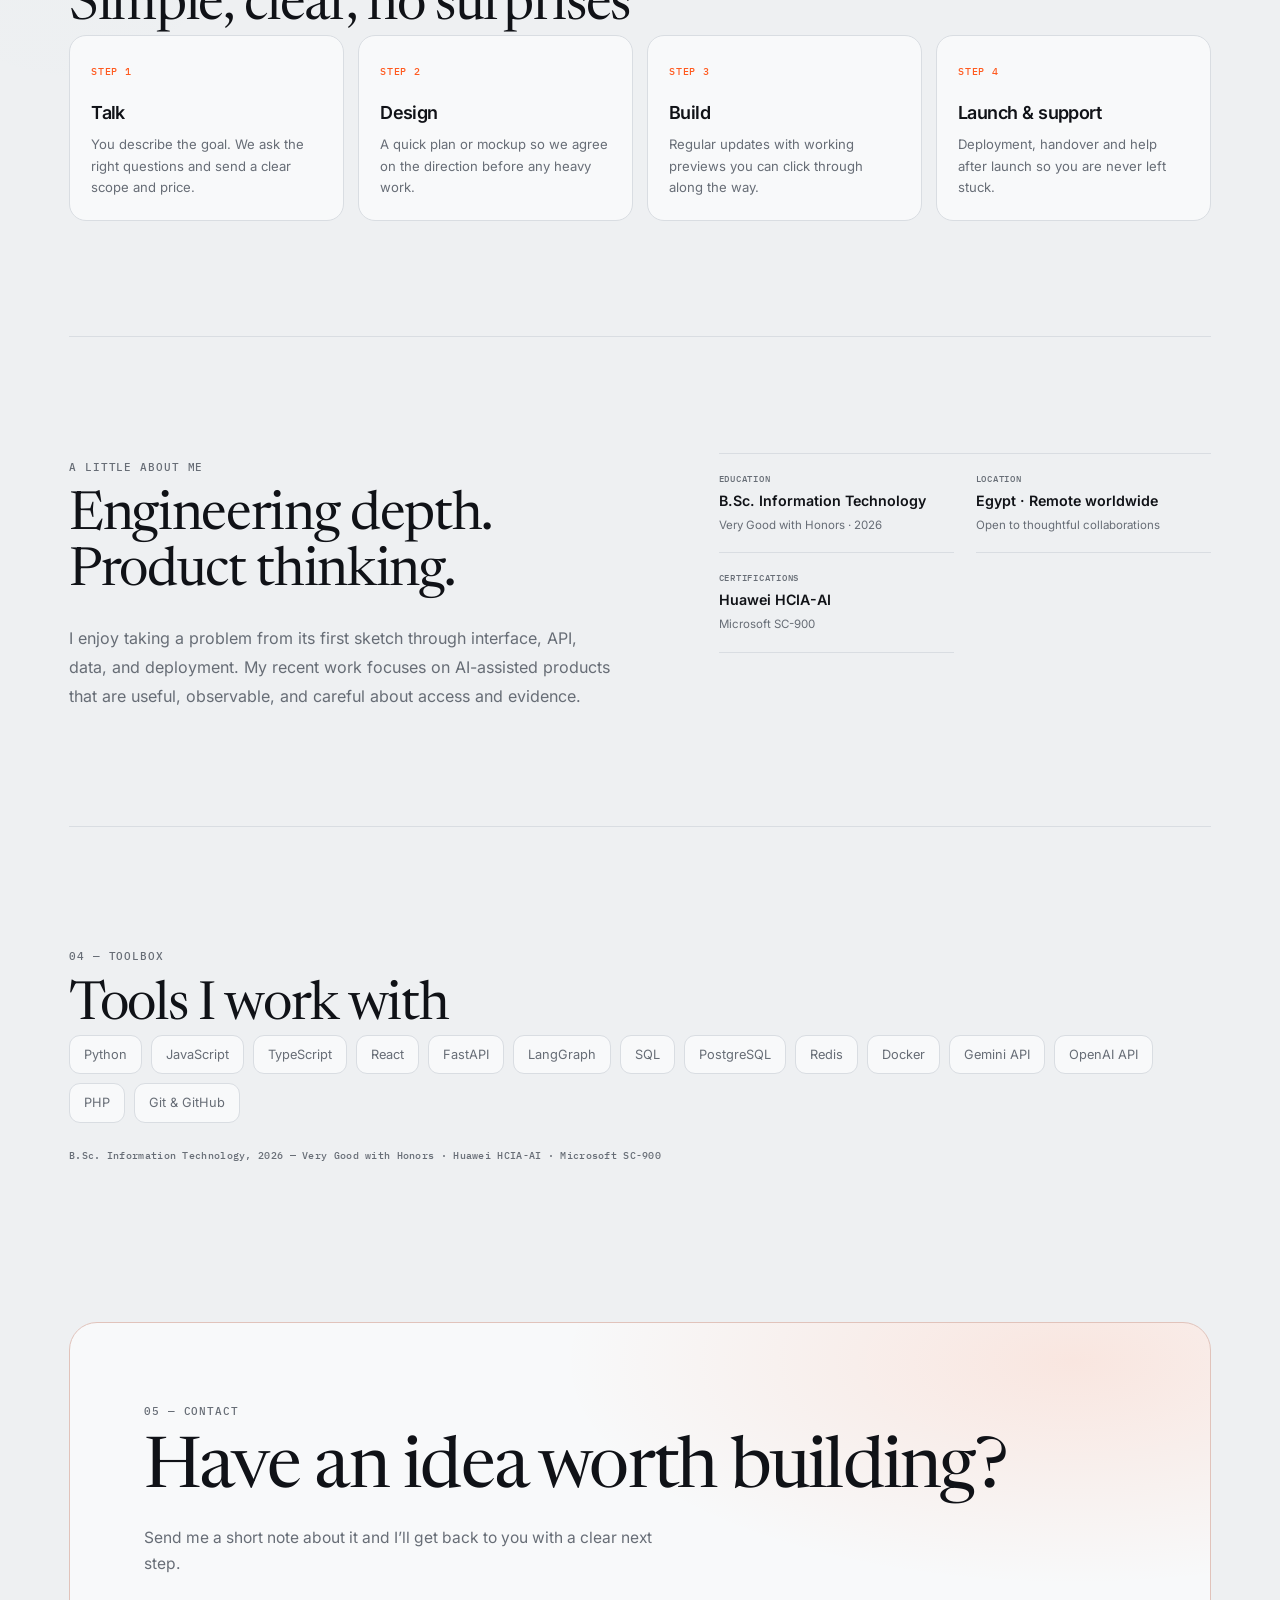
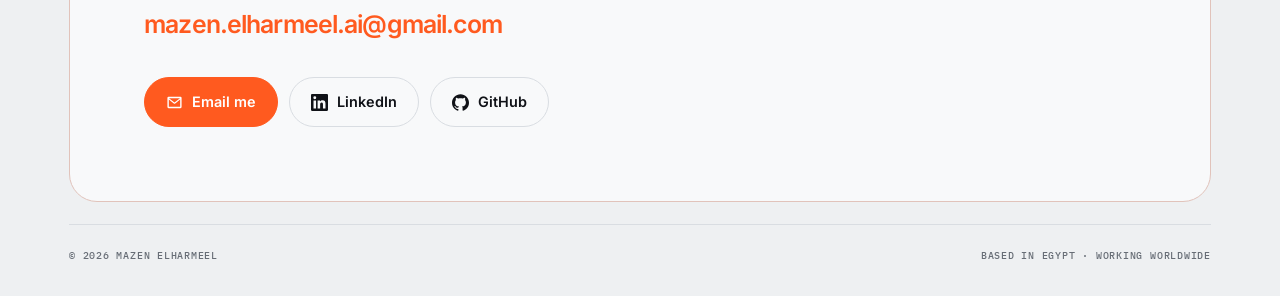
==== commit c7aa6ba0: "Improve source readability" ====
--- a/index.html
+++ b/index.html
@@ -1,434 +1,869 @@
-<!DOCTYPE html>
+<!doctype html>
 <html lang="en">
-
-<head>
-  <meta charset="utf-8">
-  <meta name="viewport" content="width=device-width, initial-scale=1, viewport-fit=cover">
-  <title>Mazen Elharmeel — AI &amp; Full-Stack Engineer</title>
-  <meta name="description" content="Mazen Elharmeel builds dependable AI products, multi-agent workflows, knowledge assistants, and thoughtful web applications.">
-
-  <!-- Cairo is used for Arabic; English typography is self-hosted with the Distill demo fonts. -->
-  <link rel="stylesheet" href="https://fonts.googleapis.com/css2?family=Cairo:wght@400;600;800&display=swap">
-
-  <link rel="stylesheet" href="css/style.css">
-</head>
-
-<!--
+  <head>
+    <meta charset="utf-8" />
+    <meta name="viewport" content="width=device-width, initial-scale=1, viewport-fit=cover" />
+    <title>Mazen Elharmeel — AI &amp; Full-Stack Engineer</title>
+    <meta
+      name="description"
+      content="Mazen Elharmeel builds dependable AI products, multi-agent workflows, knowledge assistants, and thoughtful web applications."
+    />
+
+    <!-- Cairo is used for Arabic; English typography is self-hosted with the Distill demo fonts. -->
+    <link
+      rel="stylesheet"
+      href="https://fonts.googleapis.com/css2?family=Cairo:wght@400;600;800&display=swap"
+    />
+
+    <link rel="stylesheet" href="css/style.css" />
+  </head>
+
+  <!--
   TRANSLATIONS: any element with data-i18n="some.key" is translated to Arabic
   using the matching key in js/translations.js. The English text stays here.
 -->
 
-<body>
-  <div class="wrap">
-
-    <!-- ===================== NAVIGATION ===================== -->
-    <nav class="nav">
-      <b class="nav__brand" data-i18n="nav.brand">Mazen Elharmeel</b>
-      <div class="nav__links">
-        <a class="nav__link--hide-mobile" href="#work" data-i18n="nav.work">Work</a>
-        <a class="nav__link--hide-mobile" href="#services" data-i18n="nav.services">Expertise</a>
-        <a class="nav__link--hide-mobile" href="#about" data-i18n="nav.about">About</a>
-        <a href="#contact" data-i18n="nav.contact">Contact</a>
-        <button class="pill-button" id="language-toggle" aria-label="Language">العربية</button>
-        <button class="pill-button" id="theme-toggle" aria-label="Toggle theme" data-i18n="nav.theme">Theme</button>
-      </div>
-    </nav>
-
-
-    <!-- ===================== HERO ===================== -->
-    <header class="hero">
-      <div class="hero__grid">
-        <div class="hero__copy reveal">
-          <span class="hero__eyebrow"><i></i><span data-i18n="hero.label">AI &amp; full-stack engineer · based in Egypt</span></span>
-          <h1 class="hero__title" data-i18n="hero.title">I build AI products <em>people can trust.</em></h1>
-          <p class="lead" data-i18n="hero.lead">From intelligent knowledge tools to multi-agent workflows, I turn complex ideas into clear, dependable software people can use.</p>
-          <div class="btn-row">
-            <a class="btn btn--primary" href="#work" data-i18n="hero.start">Explore my work</a>
-            <a class="btn btn--quiet" href="#contact" data-i18n="hero.services">Let’s talk</a>
-          </div>
-          <div class="hero__facts" aria-label="Profile highlights">
-            <div><strong>AI</strong><span data-i18n="hero.fact1">systems &amp; agents</span></div>
-            <div><strong>Full-stack</strong><span data-i18n="hero.fact2">from interface to API</span></div>
-            <div><strong>Egypt</strong><span data-i18n="hero.fact3">working worldwide</span></div>
-          </div>
-        </div>
-        <div class="hero__visual reveal" aria-label="Flowstate workflow operations dashboard project preview">
-          <img src="assets/projects/flowstate-approval.png" alt="Flowstate approval review screen for a sensitive AI workflow action">
-          <div class="hero__visual-caption"><span class="hero__live-dot"></span><span><b>Flowstate</b><small data-i18n="hero.visual">Multi-agent workflow platform</small></span><span class="hero__visual-arrow" aria-hidden="true">↗</span></div>
-          <div class="hero__floating"><span class="hero__floating-icon">✳</span><span><b data-i18n="hero.floatingTitle">Human in the loop</b><small data-i18n="hero.floating">Approval before sensitive actions</small></span></div>
-        </div>
-      </div>
-      <a class="hero__scroll mono" href="#work"><span></span><span data-i18n="hero.scroll">Scroll to explore</span></a>
-    </header>
-
-
-    <!-- ===================== SELECTED WORK ===================== -->
-    <section class="section work-section" id="work">
-      <div class="section-heading reveal">
-        <div><span class="mono" data-i18n="work.label">01 — SELECTED BUILDS · 2026</span><h2 class="section__title" data-i18n="work.title">Thoughtful software, built end to end.</h2></div>
-        <p data-i18n="work.intro">A selection of AI platforms, knowledge tools, games, and web products. Each card links to its source; projects without a hosted demo are labelled clearly.</p>
-      </div>
-
-      <div class="projects-grid">
-        <article class="project-card project-card--feature reveal">
-          <a class="project-media" href="https://github.com/MazenElharmeel-spec/flowstate-multi-agent-workflow-platform" target="_blank" rel="noopener" aria-label="View Flowstate on GitHub">
-            <img src="assets/projects/flowstate-overview.png" alt="Flowstate AI operations console with a multi-agent workflow graph and monitoring panels" loading="lazy">
-            <div class="project-code" aria-hidden="true">
-              <div class="project-code__head"><span>backend/app/agents/action.py</span><span>PY</span></div>
-              <div class="project-code__lines">
-                <span><i>class</i> ActionExecutionOutput(BaseModel):</span>
-                <span>  executed_tools: list[str] = Field(</span>
-                <span>    default_factory=list</span>
-                <span>  )</span>
-                <span>  summary: str = Field(...)</span>
-                <span>&nbsp;</span>
-                <span>ACTION_ALLOWLIST: list[str] = [</span>
-                <span>  <em>"issue_refund"</em>, <em>"send_email"</em>,</span>
-                <span>  <em>"update_ticket_status"</em>,</span>
-                <span>]</span>
-              </div>
-              <span class="project-code__foot">SOURCE PREVIEW · PYTHON</span>
-            </div>
-            <span class="project-scan" aria-hidden="true"></span>
-            <span class="project-media__label"><i></i><span data-i18n="project.flow.media">Operations overview</span></span>
+  <body>
+    <div class="wrap">
+      <!-- ===================== NAVIGATION ===================== -->
+      <nav class="nav">
+        <b class="nav__brand" data-i18n="nav.brand">Mazen Elharmeel</b>
+        <div class="nav__links">
+          <a class="nav__link--hide-mobile" href="#work" data-i18n="nav.work">Work</a>
+          <a class="nav__link--hide-mobile" href="#services" data-i18n="nav.services">Expertise</a>
+          <a class="nav__link--hide-mobile" href="#about" data-i18n="nav.about">About</a>
+          <a href="#contact" data-i18n="nav.contact">Contact</a>
+          <button class="pill-button" id="language-toggle" aria-label="Language">العربية</button>
+          <button
+            class="pill-button"
+            id="theme-toggle"
+            aria-label="Toggle theme"
+            data-i18n="nav.theme"
+          >
+            Theme
+          </button>
+        </div>
+      </nav>
+
+      <!-- ===================== HERO ===================== -->
+      <header class="hero">
+        <div class="hero__grid">
+          <div class="hero__copy reveal">
+            <span class="hero__eyebrow"
+              ><i></i
+              ><span data-i18n="hero.label"
+                >AI &amp; full-stack engineer · based in Egypt</span
+              ></span
+            >
+            <h1 class="hero__title" data-i18n="hero.title">
+              I build AI products <em>people can trust.</em>
+            </h1>
+            <p class="lead" data-i18n="hero.lead">
+              From intelligent knowledge tools to multi-agent workflows, I turn complex ideas into
+              clear, dependable software people can use.
+            </p>
+            <div class="btn-row">
+              <a class="btn btn--primary" href="#work" data-i18n="hero.start">Explore my work</a>
+              <a class="btn btn--quiet" href="#contact" data-i18n="hero.services">Let’s talk</a>
+            </div>
+            <div class="hero__facts" aria-label="Profile highlights">
+              <div><strong>AI</strong><span data-i18n="hero.fact1">systems &amp; agents</span></div>
+              <div>
+                <strong>Full-stack</strong><span data-i18n="hero.fact2">from interface to API</span>
+              </div>
+              <div><strong>Egypt</strong><span data-i18n="hero.fact3">working worldwide</span></div>
+            </div>
+          </div>
+          <div
+            class="hero__visual reveal"
+            aria-label="Flowstate workflow operations dashboard project preview"
+          >
+            <img
+              src="assets/projects/flowstate-approval.png"
+              alt="Flowstate approval review screen for a sensitive AI workflow action"
+            />
+            <div class="hero__visual-caption">
+              <span class="hero__live-dot"></span
+              ><span
+                ><b>Flowstate</b
+                ><small data-i18n="hero.visual">Multi-agent workflow platform</small></span
+              ><span class="hero__visual-arrow" aria-hidden="true">↗</span>
+            </div>
+            <div class="hero__floating">
+              <span class="hero__floating-icon">✳</span
+              ><span
+                ><b data-i18n="hero.floatingTitle">Human in the loop</b
+                ><small data-i18n="hero.floating">Approval before sensitive actions</small></span
+              >
+            </div>
+          </div>
+        </div>
+        <a class="hero__scroll mono" href="#work"
+          ><span></span><span data-i18n="hero.scroll">Scroll to explore</span></a
+        >
+      </header>
+
+      <!-- ===================== SELECTED WORK ===================== -->
+      <section class="section work-section" id="work">
+        <div class="section-heading reveal">
+          <div>
+            <span class="mono" data-i18n="work.label">01 — SELECTED BUILDS · 2026</span>
+            <h2 class="section__title" data-i18n="work.title">
+              Thoughtful software, built end to end.
+            </h2>
+          </div>
+          <p data-i18n="work.intro">
+            A selection of AI platforms, knowledge tools, games, and web products. Each card links
+            to its source; projects without a hosted demo are labelled clearly.
+          </p>
+        </div>
+
+        <div class="projects-grid">
+          <article class="project-card project-card--feature reveal">
+            <a
+              class="project-media"
+              href="https://github.com/MazenElharmeel-spec/flowstate-multi-agent-workflow-platform"
+              target="_blank"
+              rel="noopener"
+              aria-label="View Flowstate on GitHub"
+            >
+              <img
+                src="assets/projects/flowstate-overview.png"
+                alt="Flowstate AI operations console with a multi-agent workflow graph and monitoring panels"
+                loading="lazy"
+              />
+              <div class="project-code" aria-hidden="true">
+                <div class="project-code__head">
+                  <span>backend/app/agents/action.py</span><span>PY</span>
+                </div>
+                <div class="project-code__lines">
+                  <span><i>class</i> ActionExecutionOutput(BaseModel):</span>
+                  <span> executed_tools: list[str] = Field(</span>
+                  <span> default_factory=list</span>
+                  <span> )</span>
+                  <span> summary: str = Field(...)</span>
+                  <span>&nbsp;</span>
+                  <span>ACTION_ALLOWLIST: list[str] = [</span>
+                  <span> <em>"issue_refund"</em>, <em>"send_email"</em>,</span>
+                  <span> <em>"update_ticket_status"</em>,</span>
+                  <span>]</span>
+                </div>
+                <span class="project-code__foot">SOURCE PREVIEW · PYTHON</span>
+              </div>
+              <span class="project-scan" aria-hidden="true"></span>
+              <span class="project-media__label"
+                ><i></i><span data-i18n="project.flow.media">Operations overview</span></span
+              >
+            </a>
+            <div class="project-copy">
+              <div class="project-kicker">
+                <span>01 / AI SYSTEMS</span><span data-i18n="project.local">LOCAL DEMO</span>
+              </div>
+              <h3>
+                Flowstate <span data-i18n="project.flow.type">Multi-agent workflow platform</span>
+              </h3>
+              <p data-i18n="project.flow.text">
+                Durable AI workflows with checkpoints, retries, real-time run events, and human
+                approval gates for sensitive actions.
+              </p>
+              <div class="project-tags">
+                <span>FastAPI</span><span>LangGraph</span><span>React</span><span>PostgreSQL</span
+                ><span>Redis</span>
+              </div>
+              <div class="project-actions">
+                <a
+                  class="project-link"
+                  href="https://github.com/MazenElharmeel-spec/flowstate-multi-agent-workflow-platform"
+                  target="_blank"
+                  rel="noopener"
+                  ><span data-i18n="project.source">View source</span
+                  ><span aria-hidden="true">↗</span></a
+                ><span class="project-note" data-i18n="project.flow.note"
+                  >Synthetic sandbox data · no hosted demo</span
+                >
+              </div>
+            </div>
+          </article>
+
+          <article class="project-card reveal">
+            <a
+              class="project-media project-media--mint"
+              href="https://github.com/MazenElharmeel-spec/enterprise-rag-knowledge-assistant"
+              target="_blank"
+              rel="noopener"
+              aria-label="View Atlas Knowledge Assistant on GitHub"
+            >
+              <img
+                src="assets/projects/atlas-dashboard.png"
+                alt="Atlas access-aware knowledge assistant workspace with document library, question search, and answer panel"
+                loading="lazy"
+              />
+              <div class="project-code" aria-hidden="true">
+                <div class="project-code__head">
+                  <span>backend/app/retrieval/hybrid.py</span><span>PY</span>
+                </div>
+                <div class="project-code__lines">
+                  <span>memberships = await session.execute(</span>
+                  <span> text(</span>
+                  <span> <em>"SELECT group_id FROM memberships WHERE user_id = :user_id"</em></span>
+                  <span> ), {<em>"user_id"</em>: user.id}</span>
+                  <span>)</span>
+                  <span>principals = [</span>
+                  <span> f<em>"user:{user.id}"</em>,</span>
+                  <span> f<em>"org:{user.organization_id}"</em>,</span>
+                  <span>]</span>
+                </div>
+                <span class="project-code__foot">SOURCE PREVIEW · PYTHON</span>
+              </div>
+              <span class="project-scan" aria-hidden="true"></span>
+              <span class="project-media__label"
+                ><i></i><span data-i18n="project.atlas.media">Workspace · Alice’s view</span></span
+              >
+            </a>
+            <div class="project-copy">
+              <div class="project-kicker">
+                <span>02 / KNOWLEDGE AI</span><span data-i18n="project.local">LOCAL DEMO</span>
+              </div>
+              <h3>
+                Atlas <span data-i18n="project.atlas.type">Enterprise knowledge assistant</span>
+              </h3>
+              <p data-i18n="project.atlas.text">
+                A permission-aware document assistant with streamed answers, source citations,
+                access controls, and retrieval evaluation.
+              </p>
+              <div class="project-tags">
+                <span>FastAPI</span><span>React</span><span>PostgreSQL</span><span>pgvector</span
+                ><span>Docker</span>
+              </div>
+              <div class="project-actions">
+                <a
+                  class="project-link"
+                  href="https://github.com/MazenElharmeel-spec/enterprise-rag-knowledge-assistant"
+                  target="_blank"
+                  rel="noopener"
+                  ><span data-i18n="project.source">View source</span
+                  ><span aria-hidden="true">↗</span></a
+                ><span class="project-note" data-i18n="project.atlas.note"
+                  >Synthetic documents · no hosted demo</span
+                >
+              </div>
+            </div>
+          </article>
+
+          <article class="project-card reveal">
+            <a
+              class="project-media project-media--dark"
+              href="https://github.com/MazenElharmeel-spec/evalscope-llm-evaluation-monitoring"
+              target="_blank"
+              rel="noopener"
+              aria-label="View EvalScope on GitHub"
+            >
+              <img
+                src="assets/projects/evalscope-overview.png"
+                alt="EvalScope LLM dashboard showing evaluation metrics, model comparisons, quality charts, and recent alerts"
+                loading="lazy"
+              />
+              <div class="project-code" aria-hidden="true">
+                <div class="project-code__head">
+                  <span>backend/app/retrieval.py</span><span>PY</span>
+                </div>
+                <div class="project-code__lines">
+                  <span><i>TOKEN_RE</i> = re.compile(</span>
+                  <span> r<em>"[a-z0-9]+(?:['’-][a-z0-9]+)?"</em>,</span>
+                  <span> re.IGNORECASE</span>
+                  <span>)</span>
+                  <span>&nbsp;</span>
+                  <span><i>def</i> tokenize(text: str) -&gt; list[str]:</span>
+                  <span> <i>return</i> [</span>
+                  <span> token.casefold()</span>
+                  <span> <i>for</i> token <i>in</i> TOKEN_RE.findall(text)</span>
+                  <span> <i>if</i> token.casefold() not in STOPWORDS</span>
+                  <span> ]</span>
+                </div>
+                <span class="project-code__foot">SOURCE PREVIEW · PYTHON</span>
+              </div>
+              <span class="project-scan" aria-hidden="true"></span>
+              <span class="project-media__label"
+                ><i></i><span data-i18n="project.eval.media">LLM performance dashboard</span></span
+              >
+            </a>
+            <div class="project-copy">
+              <div class="project-kicker">
+                <span>03 / EVALUATION</span><span data-i18n="project.local">LOCAL DEMO</span>
+              </div>
+              <h3>
+                EvalScope <span data-i18n="project.eval.type">LLM evaluation &amp; monitoring</span>
+              </h3>
+              <p data-i18n="project.eval.text">
+                A model-evaluation dashboard paired with a runnable retrieval demo for testing
+                grounded answers, citations, abstention, and retrieval quality.
+              </p>
+              <div class="project-tags">
+                <span>TypeScript</span><span>React</span><span>FastAPI</span><span>BM25</span
+                ><span>SQLite</span>
+              </div>
+              <div class="project-actions">
+                <a
+                  class="project-link"
+                  href="https://github.com/MazenElharmeel-spec/evalscope-llm-evaluation-monitoring"
+                  target="_blank"
+                  rel="noopener"
+                  ><span data-i18n="project.source">View source</span
+                  ><span aria-hidden="true">↗</span></a
+                ><span class="project-note" data-i18n="project.eval.note"
+                  >Dashboard metrics are illustrative</span
+                >
+              </div>
+            </div>
+          </article>
+
+          <article class="project-card project-card--orbis reveal">
+            <a
+              class="project-media project-media--space"
+              href="https://github.com/MazenElharmeel-spec/orbis-number-run"
+              target="_blank"
+              rel="noopener"
+              aria-label="View Orbis Number Run on GitHub"
+            >
+              <div class="orbis-scene">
+                <div class="orbis-orbit orbit-one"></div>
+                <div class="orbis-orbit orbit-two"></div>
+                <div class="orbis-stars"></div>
+                <img
+                  src="assets/projects/orbis-number-run.png"
+                  alt="Orbis astronaut character artwork"
+                  loading="lazy"
+                /><span class="orbis-equation">18 × 4 = ?</span
+                ><span class="orbis-gate"><b>72</b></span>
+              </div>
+              <div class="project-code" aria-hidden="true">
+                <div class="project-code__head"><span>src/equations.js</span><span>JS</span></div>
+                <div class="project-code__lines">
+                  <span><i>function</i> createEquation(random, stage) {</span>
+                  <span> <i>const</i> operations =</span>
+                  <span> getAvailableOperations(stage);</span>
+                  <span> <i>const</i> operation = operations[</span>
+                  <span> randomInteger(random, 0,</span>
+                  <span> operations.length - 1)];</span>
+                  <span> ...</span>
+                  <span> <i>return</i> {</span>
+                  <span> problem: <em>`${left} ${symbol} ${right}`</em>,</span>
+                  <span> choices,</span>
+                  <span> };</span>
+                  <span>}</span>
+                </div>
+                <span class="project-code__foot">SOURCE PREVIEW · JAVASCRIPT</span>
+              </div>
+              <span class="project-scan" aria-hidden="true"></span>
+              <span class="project-media__label"
+                ><i></i
+                ><span data-i18n="project.orbis.media">Canvas game · character artwork</span></span
+              >
+            </a>
+            <div class="project-copy">
+              <div class="project-kicker">
+                <span>04 / INTERACTIVE</span><span data-i18n="project.browser">BROWSER BUILD</span>
+              </div>
+              <h3>
+                Orbis Number Run <span data-i18n="project.orbis.type">Space math runner</span>
+              </h3>
+              <p data-i18n="project.orbis.text">
+                A fast canvas game with lane-switching movement, generated math gates, a custom
+                astronaut runner, and mobile swipe controls.
+              </p>
+              <div class="project-tags">
+                <span>JavaScript</span><span>Canvas</span><span>Game systems</span
+                ><span>Mobile input</span>
+              </div>
+              <div class="project-actions">
+                <a
+                  class="project-link"
+                  href="https://github.com/MazenElharmeel-spec/orbis-number-run"
+                  target="_blank"
+                  rel="noopener"
+                  ><span data-i18n="project.source">View source</span
+                  ><span aria-hidden="true">↗</span></a
+                ><span class="project-note" data-i18n="project.orbis.note"
+                  >Open locally from the repository</span
+                >
+              </div>
+            </div>
+          </article>
+
+          <aside class="project-orbit reveal" aria-label="Additional project screenshots">
+            <div class="project-orbit__heading">
+              <div>
+                <span class="mono" data-i18n="orbit.label">MOVIES VILLAGE · PRODUCT SCREENS</span>
+                <h3 class="project-orbit__title" data-i18n="orbit.title">
+                  Movies Village, in motion.
+                </h3>
+              </div>
+              <span class="project-orbit__count">06 <i>SCREENS</i></span>
+            </div>
+            <div
+              class="project-orbit__scene"
+              role="group"
+              aria-label="Cropped Movies Village product screenshots rotate in a 3D gallery"
+            >
+              <div class="project-orbit__track">
+                <figure class="project-orbit__screen">
+                  <img
+                    src="assets/projects/movies-village-signin.jpg"
+                    alt="Movies Village sign-in screen with a movie collage and account form"
+                    loading="lazy"
+                  />
+                  <figcaption>
+                    <i></i><span data-i18n="orbit.signin">SIGN IN · FAVORITES</span>
+                  </figcaption>
+                </figure>
+                <figure class="project-orbit__screen">
+                  <img
+                    src="assets/projects/movies-village-catalog.jpg"
+                    alt="Movies Village home catalog with rows of movie cards"
+                    loading="lazy"
+                  />
+                  <figcaption>
+                    <i></i><span data-i18n="orbit.catalog">CATALOG · DISCOVER</span>
+                  </figcaption>
+                </figure>
+                <figure class="project-orbit__screen">
+                  <img
+                    src="assets/projects/movies-village-admin.jpg"
+                    alt="Movies Village admin movie manager with published title controls"
+                    loading="lazy"
+                  />
+                  <figcaption>
+                    <i></i><span data-i18n="orbit.admin">ADMIN · PUBLISHING</span>
+                  </figcaption>
+                </figure>
+                <figure class="project-orbit__screen">
+                  <img
+                    src="assets/projects/movies-village-add-movie.jpg"
+                    alt="Movies Village admin form for adding a movie and choosing its poster"
+                    loading="lazy"
+                  />
+                  <figcaption>
+                    <i></i><span data-i18n="orbit.add">ADMIN · ADD A MOVIE</span>
+                  </figcaption>
+                </figure>
+                <figure class="project-orbit__screen">
+                  <img
+                    src="assets/projects/movies-village-collection.jpg"
+                    alt="Movies Village second catalog page showing movie posters and ratings"
+                    loading="lazy"
+                  />
+                  <figcaption>
+                    <i></i><span data-i18n="orbit.collection">CATALOG · PAGE 2</span>
+                  </figcaption>
+                </figure>
+                <figure class="project-orbit__screen">
+                  <img
+                    src="assets/projects/movies-village-detail.jpg"
+                    alt="Movies Village movie detail page with trailer and cast profiles"
+                    loading="lazy"
+                  />
+                  <figcaption>
+                    <i></i><span data-i18n="orbit.detail">MOVIE DETAIL · CAST</span>
+                  </figcaption>
+                </figure>
+              </div>
+            </div>
+            <p class="project-orbit__note" data-i18n="orbit.note">
+              Sign in, browse the collection, manage titles, and open a movie detail page—all
+              captured from Movies Village.
+            </p>
+          </aside>
+
+          <article class="project-card project-card--feature project-card--movie reveal">
+            <a
+              class="project-media project-media--movie"
+              href="https://github.com/MazenElharmeel-spec/movie-village"
+              target="_blank"
+              rel="noopener"
+              aria-label="View Movies Village on GitHub"
+            >
+              <div class="mv-preview" aria-hidden="true">
+                <div class="mv-preview__nav">
+                  <b><span>◉</span> MOVIES <i>VILLAGE</i></b
+                  ><span class="mv-preview__links"
+                    >HOME&nbsp;&nbsp; MOVIES&nbsp;&nbsp; TRENDING</span
+                  ><span class="mv-preview__search">⌕&nbsp; Search movies</span>
+                </div>
+                <div
+                  class="mv-preview__backdrop"
+                  role="img"
+                  aria-label="Movie Village banner artwork featuring an action film cast"
+                ></div>
+                <div class="mv-preview__hero">
+                  <span class="mv-preview__eyebrow">DISCOVER YOUR NEXT MOVIE</span
+                  ><b>Stories worth<br />staying in for.</b
+                  ><span>Explore the collection <i>→</i></span>
+                </div>
+                <div class="mv-preview__shelf">
+                  <div class="mv-preview__shelf-head">
+                    <b>POPULAR TONIGHT</b><span>VIEW ALL&nbsp; ↗</span>
+                  </div>
+                  <div class="mv-preview__posters">
+                    <img
+                      src="assets/projects/movies-village-oppenheimer.jpg"
+                      alt="Oppenheimer poster"
+                      loading="lazy"
+                    /><img
+                      src="assets/projects/movies-village-flash.jpg"
+                      alt="The Flash poster"
+                      loading="lazy"
+                    /><img
+                      src="assets/projects/movies-village-inception.jpg"
+                      alt="Inception poster"
+                      loading="lazy"
+                    /><img
+                      src="assets/projects/movies-village-jumanji.jpg"
+                      alt="Jumanji poster"
+                      loading="lazy"
+                    />
+                  </div>
+                </div>
+              </div>
+              <div class="project-code" aria-hidden="true">
+                <div class="project-code__head">
+                  <span>includes/movie-card.php</span><span>PHP</span>
+                </div>
+                <div class="project-code__lines">
+                  <span>&lt;article class=<em>"movie-card"</em>&gt;</span>
+                  <span> &lt;a href=&lt;?= h($movieUrl) ?&gt;&gt;</span>
+                  <span> &lt;img class=<em>"movie-poster"</em></span>
+                  <span> src=&lt;?= h(asset_url($poster)) ?&gt;&gt;</span>
+                  <span> &lt;h3&gt;</span>
+                  <span> &lt;?= h($movie[<em>'title'</em>]) ?&gt;</span>
+                  <span> &lt;/h3&gt;</span>
+                  <span> &lt;/a&gt;</span>
+                  <span> &lt;p&gt;&lt;?= h($movie[<em>'genre'</em>]) ?&gt;&lt;/p&gt;</span>
+                  <span>&lt;/article&gt;</span>
+                </div>
+                <span class="project-code__foot">SOURCE PREVIEW · PHP</span>
+              </div>
+              <span class="project-scan" aria-hidden="true"></span>
+              <span class="project-media__label"
+                ><i></i
+                ><span data-i18n="project.movie.media"
+                  >Catalog preview · repository artwork</span
+                ></span
+              >
+            </a>
+            <div class="project-copy">
+              <div class="project-kicker">
+                <span>05 / WEB APP</span><span data-i18n="project.local">LOCAL DEMO</span>
+              </div>
+              <h3>
+                Movies Village
+                <span data-i18n="project.movie.type">Movie discovery &amp; catalog</span>
+              </h3>
+              <p data-i18n="project.movie.detail">
+                A PHP/MySQL movie catalog with searchable titles, individual film pages, account
+                registration, favorites, and admin-managed publishing.
+              </p>
+              <div class="project-tags">
+                <span>PHP</span><span>MySQL</span><span>Catalog search</span
+                ><span>User accounts</span>
+              </div>
+              <div class="project-actions">
+                <a
+                  class="project-link"
+                  href="https://github.com/MazenElharmeel-spec/movie-village"
+                  target="_blank"
+                  rel="noopener"
+                  ><span data-i18n="project.source">View source</span
+                  ><span aria-hidden="true">↗</span></a
+                ><span class="project-note" data-i18n="project.movie.note"
+                  >Local PHP/MySQL setup</span
+                >
+              </div>
+            </div>
+          </article>
+        </div>
+
+        <div class="more-work reveal">
+          <div class="more-work__heading">
+            <span class="mono" data-i18n="work.moreLabel">MORE BUILDS</span>
+            <p data-i18n="work.moreText">Additional product and web work from my GitHub.</p>
+          </div>
+          <div class="more-work__list">
+            <a
+              href="https://github.com/MazenElharmeel-spec/number-run"
+              target="_blank"
+              rel="noopener"
+              class="more-project"
+              ><span class="more-project__icon more-project__icon--run">NR</span
+              ><span
+                ><b>Number Run</b
+                ><small data-i18n="project.run.text"
+                  >A self-contained canvas runner with generated equations, answer gates, and
+                  difficulty levels.</small
+                ></span
+              ><i>↗</i></a
+            >
+            <a
+              href="https://github.com/MazenElharmeel-spec/BBSudio"
+              target="_blank"
+              rel="noopener"
+              class="more-project"
+              ><span class="more-project__icon more-project__icon--studio">BB</span
+              ><span
+                ><b>BBSudio</b
+                ><small data-i18n="project.bb.text"
+                  >Arabic-English creative content studio website with selected work, services, and
+                  packages.</small
+                ></span
+              ><i>↗</i></a
+            >
+            <div class="more-project more-project--edu">
+              <span class="more-project__icon more-project__icon--edu">A+</span
+              ><span
+                ><b>EduConnect</b
+                ><small data-i18n="project.edu.text"
+                  >Graduation team project: online learning platform with an AI teacher assistant.
+                  Graded A+.</small
+                ></span
+              ><span class="more-project__badge" data-i18n="project.team">TEAM PROJECT</span>
+            </div>
+          </div>
+        </div>
+      </section>
+
+      <!-- ===================== SERVICES ===================== -->
+      <section class="section" id="services">
+        <span class="mono reveal" data-i18n="services.label">02 — Expertise</span>
+        <h2 class="section__title reveal" data-i18n="services.title">
+          AI products, web apps &amp; integrations
+        </h2>
+
+        <div class="services">
+          <div class="service reveal">
+            <span class="mono">01</span>
+            <h3 class="service__title" data-i18n="service.web.title">Websites</h3>
+            <p class="service__text" data-i18n="service.web.text">
+              Fast, responsive business sites, landing pages and portfolios, built to be found and
+              to convert visitors into clients.
+            </p>
+          </div>
+
+          <div class="service reveal">
+            <span class="mono">02</span>
+            <h3 class="service__title" data-i18n="service.apps.title">Web &amp; mobile apps</h3>
+            <p class="service__text" data-i18n="service.apps.text">
+              Custom apps with clean interfaces and solid back ends, from first prototype to a
+              product people actually use.
+            </p>
+          </div>
+
+          <div class="service reveal">
+            <span class="mono">03</span>
+            <h3 class="service__title" data-i18n="service.chatbots.title">AI chatbots</h3>
+            <p class="service__text" data-i18n="service.chatbots.text">
+              Chatbots trained on your content that answer customers, qualify leads and support your
+              team around the clock.
+            </p>
+          </div>
+
+          <div class="service reveal">
+            <span class="mono">04</span>
+            <h3 class="service__title" data-i18n="service.agents.title">AI agents</h3>
+            <p class="service__text" data-i18n="service.agents.text">
+              Assistants that do more than talk: they look things up, use tools, and finish tasks on
+              your behalf.
+            </p>
+          </div>
+
+          <div class="service reveal">
+            <span class="mono">05</span>
+            <h3 class="service__title" data-i18n="service.automation.title">Automation systems</h3>
+            <p class="service__text" data-i18n="service.automation.text">
+              Connect your tools and remove repetitive work like data entry, reports, notifications
+              and follow-ups.
+            </p>
+          </div>
+
+          <div class="service reveal">
+            <span class="mono">06</span>
+            <h3 class="service__title" data-i18n="service.integration.title">AI integration</h3>
+            <p class="service__text" data-i18n="service.integration.text">
+              Add Gemini or OpenAI features to an existing product: summaries, search, content
+              generation, smart replies.
+            </p>
+          </div>
+        </div>
+      </section>
+
+      <!-- ===================== PROCESS ===================== -->
+      <section class="section" id="process">
+        <span class="mono reveal" data-i18n="process.label">03 — Process</span>
+        <h2 class="section__title reveal" data-i18n="process.title">Simple, clear, no surprises</h2>
+
+        <div class="steps">
+          <div class="step reveal">
+            <span class="mono" data-i18n="step1.label">Step 1</span>
+            <h3 class="step__title" data-i18n="step1.title">Talk</h3>
+            <p class="step__text" data-i18n="step1.text">
+              You describe the goal. We ask the right questions and send a clear scope and price.
+            </p>
+          </div>
+
+          <div class="step reveal">
+            <span class="mono" data-i18n="step2.label">Step 2</span>
+            <h3 class="step__title" data-i18n="step2.title">Design</h3>
+            <p class="step__text" data-i18n="step2.text">
+              A quick plan or mockup so we agree on the direction before any heavy work.
+            </p>
+          </div>
+
+          <div class="step reveal">
+            <span class="mono" data-i18n="step3.label">Step 3</span>
+            <h3 class="step__title" data-i18n="step3.title">Build</h3>
+            <p class="step__text" data-i18n="step3.text">
+              Regular updates with working previews you can click through along the way.
+            </p>
+          </div>
+
+          <div class="step reveal">
+            <span class="mono" data-i18n="step4.label">Step 4</span>
+            <h3 class="step__title" data-i18n="step4.title">Launch &amp; support</h3>
+            <p class="step__text" data-i18n="step4.text">
+              Deployment, handover and help after launch so you are never left stuck.
+            </p>
+          </div>
+        </div>
+      </section>
+
+      <!-- ===================== ABOUT ===================== -->
+      <section class="section about" id="about">
+        <div class="about__copy reveal">
+          <span class="mono" data-i18n="about.label">A LITTLE ABOUT ME</span>
+          <h2 class="section__title" data-i18n="about.title">
+            Engineering depth.<br />Product thinking.
+          </h2>
+          <p data-i18n="about.text">
+            I enjoy taking a problem from its first sketch through interface, API, data, and
+            deployment. My recent work focuses on AI-assisted products that are useful, observable,
+            and careful about access and evidence.
+          </p>
+        </div>
+        <div class="about__details reveal">
+          <div>
+            <span class="mono" data-i18n="about.education.label">EDUCATION</span
+            ><b data-i18n="about.education.value">B.Sc. Information Technology</b
+            ><small data-i18n="about.education.note">Very Good with Honors · 2026</small>
+          </div>
+          <div>
+            <span class="mono" data-i18n="about.location.label">LOCATION</span
+            ><b data-i18n="about.location.value">Egypt · Remote worldwide</b
+            ><small data-i18n="about.location.note">Open to thoughtful collaborations</small>
+          </div>
+          <div>
+            <span class="mono" data-i18n="about.cert.label">CERTIFICATIONS</span
+            ><b>Huawei HCIA-AI</b><small>Microsoft SC-900</small>
+          </div>
+        </div>
+      </section>
+
+      <!-- ===================== TOOLBOX ===================== -->
+      <section class="section" id="stack">
+        <span class="mono reveal" data-i18n="stack.label">04 — Toolbox</span>
+        <h2 class="section__title reveal" data-i18n="stack.title">Tools I work with</h2>
+
+        <div class="toolbox reveal">
+          <span>Python</span>
+          <span>JavaScript</span>
+          <span>TypeScript</span>
+          <span>React</span>
+          <span>FastAPI</span>
+          <span>LangGraph</span>
+          <span>SQL</span>
+          <span>PostgreSQL</span>
+          <span>Redis</span>
+          <span>Docker</span>
+          <span>Gemini API</span>
+          <span>OpenAI API</span>
+          <span>PHP</span>
+          <span>Git &amp; GitHub</span>
+        </div>
+
+        <p class="mono credentials reveal" data-i18n="stack.credentials">
+          B.Sc. Information Technology, 2026 — Very Good with Honors · Huawei HCIA-AI · Microsoft
+          SC-900
+        </p>
+      </section>
+
+      <!-- ===================== CONTACT ===================== -->
+      <section class="section contact" id="contact">
+        <span class="mono reveal" data-i18n="contact.label">05 — Contact</span>
+        <h2 class="section__title reveal" data-i18n="contact.title">
+          Have an idea worth building?
+        </h2>
+        <p class="lead reveal" data-i18n="contact.lead">
+          Send me a short note about it and I’ll get back to you with a clear next step.
+        </p>
+
+        <p class="reveal">
+          <a class="contact__email" href="mailto:mazen.elharmeel.ai@gmail.com"
+            >mazen.elharmeel.ai@gmail.com</a
+          >
+        </p>
+
+        <div class="btn-row btn-row--spaced reveal">
+          <!-- Email -->
+          <a
+            class="btn btn--primary"
+            href="mailto:mazen.elharmeel.ai@gmail.com?subject=New%20project"
+          >
+            <svg viewBox="0 0 24 24" aria-hidden="true">
+              <path
+                d="M2 5.5A1.5 1.5 0 0 1 3.5 4h17A1.5 1.5 0 0 1 22 5.5v13a1.5 1.5 0 0 1-1.5 1.5h-17A1.5 1.5 0 0 1 2 18.5v-13zm2.2.5L12 12l7.8-6H4.2zM20 7.9l-7.4 5.7a1 1 0 0 1-1.2 0L4 7.9V18h16V7.9z"
+              />
+            </svg>
+            <span data-i18n="contact.emailButton">Email me</span>
           </a>
-          <div class="project-copy">
-            <div class="project-kicker"><span>01 / AI SYSTEMS</span><span data-i18n="project.local">LOCAL DEMO</span></div>
-            <h3>Flowstate <span data-i18n="project.flow.type">Multi-agent workflow platform</span></h3>
-            <p data-i18n="project.flow.text">Durable AI workflows with checkpoints, retries, real-time run events, and human approval gates for sensitive actions.</p>
-            <div class="project-tags"><span>FastAPI</span><span>LangGraph</span><span>React</span><span>PostgreSQL</span><span>Redis</span></div>
-            <div class="project-actions"><a class="project-link" href="https://github.com/MazenElharmeel-spec/flowstate-multi-agent-workflow-platform" target="_blank" rel="noopener"><span data-i18n="project.source">View source</span><span aria-hidden="true">↗</span></a><span class="project-note" data-i18n="project.flow.note">Synthetic sandbox data · no hosted demo</span></div>
-          </div>
-        </article>
-
-        <article class="project-card reveal">
-          <a class="project-media project-media--mint" href="https://github.com/MazenElharmeel-spec/enterprise-rag-knowledge-assistant" target="_blank" rel="noopener" aria-label="View Atlas Knowledge Assistant on GitHub">
-            <img src="assets/projects/atlas-dashboard.png" alt="Atlas access-aware knowledge assistant workspace with document library, question search, and answer panel" loading="lazy">
-            <div class="project-code" aria-hidden="true">
-              <div class="project-code__head"><span>backend/app/retrieval/hybrid.py</span><span>PY</span></div>
-              <div class="project-code__lines">
-                <span>memberships = await session.execute(</span>
-                <span>  text(</span>
-                <span>    <em>"SELECT group_id FROM memberships WHERE user_id = :user_id"</em></span>
-                <span>  ), {<em>"user_id"</em>: user.id}</span>
-                <span>)</span>
-                <span>principals = [</span>
-                <span>  f<em>"user:{user.id}"</em>,</span>
-                <span>  f<em>"org:{user.organization_id}"</em>,</span>
-                <span>]</span>
-              </div>
-              <span class="project-code__foot">SOURCE PREVIEW · PYTHON</span>
-            </div>
-            <span class="project-scan" aria-hidden="true"></span>
-            <span class="project-media__label"><i></i><span data-i18n="project.atlas.media">Workspace · Alice’s view</span></span>
+
+          <!-- LinkedIn -->
+          <a
+            class="btn"
+            href="https://linkedin.com/in/mazen-elharmeel-6a01112b9"
+            target="_blank"
+            rel="noopener"
+          >
+            <svg viewBox="0 0 24 24" aria-hidden="true">
+              <path
+                d="M20.447 20.452h-3.554v-5.569c0-1.328-.027-3.037-1.852-3.037-1.853 0-2.136 1.445-2.136 2.939v5.667H9.351V9h3.414v1.561h.046c.477-.9 1.637-1.85 3.37-1.85 3.601 0 4.267 2.37 4.267 5.455v6.286zM5.337 7.433a2.062 2.062 0 0 1-2.063-2.065 2.064 2.064 0 1 1 2.063 2.065zm1.782 13.019H3.555V9h3.564v11.452zM22.225 0H1.771C.792 0 0 .774 0 1.729v20.542C0 23.227.792 24 1.771 24h20.451C23.2 24 24 23.227 24 22.271V1.729C24 .774 23.2 0 22.222 0h.003z"
+              />
+            </svg>
+            <span>LinkedIn</span>
           </a>
-          <div class="project-copy">
-            <div class="project-kicker"><span>02 / KNOWLEDGE AI</span><span data-i18n="project.local">LOCAL DEMO</span></div>
-            <h3>Atlas <span data-i18n="project.atlas.type">Enterprise knowledge assistant</span></h3>
-            <p data-i18n="project.atlas.text">A permission-aware document assistant with streamed answers, source citations, access controls, and retrieval evaluation.</p>
-            <div class="project-tags"><span>FastAPI</span><span>React</span><span>PostgreSQL</span><span>pgvector</span><span>Docker</span></div>
-            <div class="project-actions"><a class="project-link" href="https://github.com/MazenElharmeel-spec/enterprise-rag-knowledge-assistant" target="_blank" rel="noopener"><span data-i18n="project.source">View source</span><span aria-hidden="true">↗</span></a><span class="project-note" data-i18n="project.atlas.note">Synthetic documents · no hosted demo</span></div>
-          </div>
-        </article>
-
-        <article class="project-card reveal">
-          <a class="project-media project-media--dark" href="https://github.com/MazenElharmeel-spec/evalscope-llm-evaluation-monitoring" target="_blank" rel="noopener" aria-label="View EvalScope on GitHub">
-            <img src="assets/projects/evalscope-overview.png" alt="EvalScope LLM dashboard showing evaluation metrics, model comparisons, quality charts, and recent alerts" loading="lazy">
-            <div class="project-code" aria-hidden="true">
-              <div class="project-code__head"><span>backend/app/retrieval.py</span><span>PY</span></div>
-              <div class="project-code__lines">
-                <span><i>TOKEN_RE</i> = re.compile(</span>
-                <span>  r<em>"[a-z0-9]+(?:['’-][a-z0-9]+)?"</em>,</span>
-                <span>  re.IGNORECASE</span>
-                <span>)</span>
-                <span>&nbsp;</span>
-                <span><i>def</i> tokenize(text: str) -&gt; list[str]:</span>
-                <span>  <i>return</i> [</span>
-                <span>    token.casefold()</span>
-                <span>    <i>for</i> token <i>in</i> TOKEN_RE.findall(text)</span>
-                <span>    <i>if</i> token.casefold() not in STOPWORDS</span>
-                <span>  ]</span>
-              </div>
-              <span class="project-code__foot">SOURCE PREVIEW · PYTHON</span>
-            </div>
-            <span class="project-scan" aria-hidden="true"></span>
-            <span class="project-media__label"><i></i><span data-i18n="project.eval.media">LLM performance dashboard</span></span>
+
+          <!-- GitHub -->
+          <a
+            class="btn"
+            href="https://github.com/MazenElharmeel-spec"
+            target="_blank"
+            rel="noopener"
+          >
+            <svg viewBox="0 0 24 24" aria-hidden="true">
+              <path
+                d="M12 .297c-6.63 0-12 5.373-12 12 0 5.303 3.438 9.8 8.205 11.385.6.113.82-.258.82-.577 0-.285-.01-1.04-.015-2.04-3.338.724-4.042-1.61-4.042-1.61C4.422 18.07 3.633 17.7 3.633 17.7c-1.087-.744.084-.729.084-.729 1.205.084 1.838 1.236 1.838 1.236 1.07 1.835 2.809 1.305 3.495.998.108-.776.417-1.305.76-1.605-2.665-.3-5.466-1.332-5.466-5.93 0-1.31.465-2.38 1.235-3.22-.135-.303-.54-1.523.105-3.176 0 0 1.005-.322 3.3 1.23.96-.267 1.98-.399 3-.405 1.02.006 2.04.138 3 .405 2.28-1.552 3.285-1.23 3.285-1.23.645 1.653.24 2.873.12 3.176.765.84 1.23 1.91 1.23 3.22 0 4.61-2.805 5.625-5.475 5.921.42.36.81 1.096.81 2.22 0 1.606-.015 2.896-.015 3.286 0 .315.21.69.825.57C20.565 22.092 24 17.592 24 12.297c0-6.627-5.373-12-12-12"
+              />
+            </svg>
+            <span>GitHub</span>
           </a>
-          <div class="project-copy">
-            <div class="project-kicker"><span>03 / EVALUATION</span><span data-i18n="project.local">LOCAL DEMO</span></div>
-            <h3>EvalScope <span data-i18n="project.eval.type">LLM evaluation &amp; monitoring</span></h3>
-            <p data-i18n="project.eval.text">A model-evaluation dashboard paired with a runnable retrieval demo for testing grounded answers, citations, abstention, and retrieval quality.</p>
-            <div class="project-tags"><span>TypeScript</span><span>React</span><span>FastAPI</span><span>BM25</span><span>SQLite</span></div>
-            <div class="project-actions"><a class="project-link" href="https://github.com/MazenElharmeel-spec/evalscope-llm-evaluation-monitoring" target="_blank" rel="noopener"><span data-i18n="project.source">View source</span><span aria-hidden="true">↗</span></a><span class="project-note" data-i18n="project.eval.note">Dashboard metrics are illustrative</span></div>
-          </div>
-        </article>
-
-        <article class="project-card project-card--orbis reveal">
-          <a class="project-media project-media--space" href="https://github.com/MazenElharmeel-spec/orbis-number-run" target="_blank" rel="noopener" aria-label="View Orbis Number Run on GitHub">
-            <div class="orbis-scene"><div class="orbis-orbit orbit-one"></div><div class="orbis-orbit orbit-two"></div><div class="orbis-stars"></div><img src="assets/projects/orbis-number-run.png" alt="Orbis astronaut character artwork" loading="lazy"><span class="orbis-equation">18 × 4 = ?</span><span class="orbis-gate"><b>72</b></span></div>
-            <div class="project-code" aria-hidden="true">
-              <div class="project-code__head"><span>src/equations.js</span><span>JS</span></div>
-              <div class="project-code__lines">
-                <span><i>function</i> createEquation(random, stage) {</span>
-                <span>  <i>const</i> operations =</span>
-                <span>    getAvailableOperations(stage);</span>
-                <span>  <i>const</i> operation = operations[</span>
-                <span>    randomInteger(random, 0,</span>
-                <span>      operations.length - 1)];</span>
-                <span>  ...</span>
-                <span>  <i>return</i> {</span>
-                <span>    problem: <em>`${left} ${symbol} ${right}`</em>,</span>
-                <span>    choices,</span>
-                <span>  };</span>
-                <span>}</span>
-              </div>
-              <span class="project-code__foot">SOURCE PREVIEW · JAVASCRIPT</span>
-            </div>
-            <span class="project-scan" aria-hidden="true"></span>
-            <span class="project-media__label"><i></i><span data-i18n="project.orbis.media">Canvas game · character artwork</span></span>
-          </a>
-          <div class="project-copy">
-            <div class="project-kicker"><span>04 / INTERACTIVE</span><span data-i18n="project.browser">BROWSER BUILD</span></div>
-            <h3>Orbis Number Run <span data-i18n="project.orbis.type">Space math runner</span></h3>
-            <p data-i18n="project.orbis.text">A fast canvas game with lane-switching movement, generated math gates, a custom astronaut runner, and mobile swipe controls.</p>
-            <div class="project-tags"><span>JavaScript</span><span>Canvas</span><span>Game systems</span><span>Mobile input</span></div>
-            <div class="project-actions"><a class="project-link" href="https://github.com/MazenElharmeel-spec/orbis-number-run" target="_blank" rel="noopener"><span data-i18n="project.source">View source</span><span aria-hidden="true">↗</span></a><span class="project-note" data-i18n="project.orbis.note">Open locally from the repository</span></div>
-          </div>
-        </article>
-
-        <aside class="project-orbit reveal" aria-label="Additional project screenshots">
-          <div class="project-orbit__heading">
-            <div><span class="mono" data-i18n="orbit.label">MOVIES VILLAGE · PRODUCT SCREENS</span><h3 class="project-orbit__title" data-i18n="orbit.title">Movies Village, in motion.</h3></div>
-            <span class="project-orbit__count">06 <i>SCREENS</i></span>
-          </div>
-          <div class="project-orbit__scene" role="group" aria-label="Cropped Movies Village product screenshots rotate in a 3D gallery">
-            <div class="project-orbit__track">
-              <figure class="project-orbit__screen"><img src="assets/projects/movies-village-signin.jpg" alt="Movies Village sign-in screen with a movie collage and account form" loading="lazy"><figcaption><i></i><span data-i18n="orbit.signin">SIGN IN · FAVORITES</span></figcaption></figure>
-              <figure class="project-orbit__screen"><img src="assets/projects/movies-village-catalog.jpg" alt="Movies Village home catalog with rows of movie cards" loading="lazy"><figcaption><i></i><span data-i18n="orbit.catalog">CATALOG · DISCOVER</span></figcaption></figure>
-              <figure class="project-orbit__screen"><img src="assets/projects/movies-village-admin.jpg" alt="Movies Village admin movie manager with published title controls" loading="lazy"><figcaption><i></i><span data-i18n="orbit.admin">ADMIN · PUBLISHING</span></figcaption></figure>
-              <figure class="project-orbit__screen"><img src="assets/projects/movies-village-add-movie.jpg" alt="Movies Village admin form for adding a movie and choosing its poster" loading="lazy"><figcaption><i></i><span data-i18n="orbit.add">ADMIN · ADD A MOVIE</span></figcaption></figure>
-              <figure class="project-orbit__screen"><img src="assets/projects/movies-village-collection.jpg" alt="Movies Village second catalog page showing movie posters and ratings" loading="lazy"><figcaption><i></i><span data-i18n="orbit.collection">CATALOG · PAGE 2</span></figcaption></figure>
-              <figure class="project-orbit__screen"><img src="assets/projects/movies-village-detail.jpg" alt="Movies Village movie detail page with trailer and cast profiles" loading="lazy"><figcaption><i></i><span data-i18n="orbit.detail">MOVIE DETAIL · CAST</span></figcaption></figure>
-            </div>
-          </div>
-          <p class="project-orbit__note" data-i18n="orbit.note">Sign in, browse the collection, manage titles, and open a movie detail page—all captured from Movies Village.</p>
-        </aside>
-
-        <article class="project-card project-card--feature project-card--movie reveal">
-          <a class="project-media project-media--movie" href="https://github.com/MazenElharmeel-spec/movie-village" target="_blank" rel="noopener" aria-label="View Movies Village on GitHub">
-            <div class="mv-preview" aria-hidden="true">
-              <div class="mv-preview__nav"><b><span>◉</span> MOVIES <i>VILLAGE</i></b><span class="mv-preview__links">HOME&nbsp;&nbsp; MOVIES&nbsp;&nbsp; TRENDING</span><span class="mv-preview__search">⌕&nbsp; Search movies</span></div>
-              <div class="mv-preview__backdrop" role="img" aria-label="Movie Village banner artwork featuring an action film cast"></div>
-              <div class="mv-preview__hero"><span class="mv-preview__eyebrow">DISCOVER YOUR NEXT MOVIE</span><b>Stories worth<br>staying in for.</b><span>Explore the collection <i>→</i></span></div>
-              <div class="mv-preview__shelf"><div class="mv-preview__shelf-head"><b>POPULAR TONIGHT</b><span>VIEW ALL&nbsp; ↗</span></div><div class="mv-preview__posters"><img src="assets/projects/movies-village-oppenheimer.jpg" alt="Oppenheimer poster" loading="lazy"><img src="assets/projects/movies-village-flash.jpg" alt="The Flash poster" loading="lazy"><img src="assets/projects/movies-village-inception.jpg" alt="Inception poster" loading="lazy"><img src="assets/projects/movies-village-jumanji.jpg" alt="Jumanji poster" loading="lazy"></div></div>
-            </div>
-            <div class="project-code" aria-hidden="true">
-              <div class="project-code__head"><span>includes/movie-card.php</span><span>PHP</span></div>
-              <div class="project-code__lines">
-                <span>&lt;article class=<em>"movie-card"</em>&gt;</span>
-                <span>  &lt;a href=&lt;?= h($movieUrl) ?&gt;&gt;</span>
-                <span>    &lt;img class=<em>"movie-poster"</em></span>
-                <span>      src=&lt;?= h(asset_url($poster)) ?&gt;&gt;</span>
-                <span>    &lt;h3&gt;</span>
-                <span>      &lt;?= h($movie[<em>'title'</em>]) ?&gt;</span>
-                <span>    &lt;/h3&gt;</span>
-                <span>  &lt;/a&gt;</span>
-                <span>  &lt;p&gt;&lt;?= h($movie[<em>'genre'</em>]) ?&gt;&lt;/p&gt;</span>
-                <span>&lt;/article&gt;</span>
-              </div>
-              <span class="project-code__foot">SOURCE PREVIEW · PHP</span>
-            </div>
-            <span class="project-scan" aria-hidden="true"></span>
-            <span class="project-media__label"><i></i><span data-i18n="project.movie.media">Catalog preview · repository artwork</span></span>
-          </a>
-          <div class="project-copy">
-            <div class="project-kicker"><span>05 / WEB APP</span><span data-i18n="project.local">LOCAL DEMO</span></div>
-            <h3>Movies Village <span data-i18n="project.movie.type">Movie discovery &amp; catalog</span></h3>
-            <p data-i18n="project.movie.detail">A PHP/MySQL movie catalog with searchable titles, individual film pages, account registration, favorites, and admin-managed publishing.</p>
-            <div class="project-tags"><span>PHP</span><span>MySQL</span><span>Catalog search</span><span>User accounts</span></div>
-            <div class="project-actions"><a class="project-link" href="https://github.com/MazenElharmeel-spec/movie-village" target="_blank" rel="noopener"><span data-i18n="project.source">View source</span><span aria-hidden="true">↗</span></a><span class="project-note" data-i18n="project.movie.note">Local PHP/MySQL setup</span></div>
-          </div>
-        </article>
-      </div>
-
-      <div class="more-work reveal">
-        <div class="more-work__heading"><span class="mono" data-i18n="work.moreLabel">MORE BUILDS</span><p data-i18n="work.moreText">Additional product and web work from my GitHub.</p></div>
-        <div class="more-work__list">
-          <a href="https://github.com/MazenElharmeel-spec/number-run" target="_blank" rel="noopener" class="more-project"><span class="more-project__icon more-project__icon--run">NR</span><span><b>Number Run</b><small data-i18n="project.run.text">A self-contained canvas runner with generated equations, answer gates, and difficulty levels.</small></span><i>↗</i></a>
-          <a href="https://github.com/MazenElharmeel-spec/BBSudio" target="_blank" rel="noopener" class="more-project"><span class="more-project__icon more-project__icon--studio">BB</span><span><b>BBSudio</b><small data-i18n="project.bb.text">Arabic-English creative content studio website with selected work, services, and packages.</small></span><i>↗</i></a>
-          <div class="more-project more-project--edu"><span class="more-project__icon more-project__icon--edu">A+</span><span><b>EduConnect</b><small data-i18n="project.edu.text">Graduation team project: online learning platform with an AI teacher assistant. Graded A+.</small></span><span class="more-project__badge" data-i18n="project.team">TEAM PROJECT</span></div>
-        </div>
-      </div>
-    </section>
-
-
-    <!-- ===================== SERVICES ===================== -->
-    <section class="section" id="services">
-      <span class="mono reveal" data-i18n="services.label">02 — Expertise</span>
-      <h2 class="section__title reveal" data-i18n="services.title">AI products, web apps &amp; integrations</h2>
-
-      <div class="services">
-
-        <div class="service reveal">
-          <span class="mono">01</span>
-          <h3 class="service__title" data-i18n="service.web.title">Websites</h3>
-          <p class="service__text" data-i18n="service.web.text">Fast, responsive business sites, landing pages and portfolios, built to be found and to convert visitors into clients.</p>
-        </div>
-
-        <div class="service reveal">
-          <span class="mono">02</span>
-          <h3 class="service__title" data-i18n="service.apps.title">Web &amp; mobile apps</h3>
-          <p class="service__text" data-i18n="service.apps.text">Custom apps with clean interfaces and solid back ends, from first prototype to a product people actually use.</p>
-        </div>
-
-        <div class="service reveal">
-          <span class="mono">03</span>
-          <h3 class="service__title" data-i18n="service.chatbots.title">AI chatbots</h3>
-          <p class="service__text" data-i18n="service.chatbots.text">Chatbots trained on your content that answer customers, qualify leads and support your team around the clock.</p>
-        </div>
-
-        <div class="service reveal">
-          <span class="mono">04</span>
-          <h3 class="service__title" data-i18n="service.agents.title">AI agents</h3>
-          <p class="service__text" data-i18n="service.agents.text">Assistants that do more than talk: they look things up, use tools, and finish tasks on your behalf.</p>
-        </div>
-
-        <div class="service reveal">
-          <span class="mono">05</span>
-          <h3 class="service__title" data-i18n="service.automation.title">Automation systems</h3>
-          <p class="service__text" data-i18n="service.automation.text">Connect your tools and remove repetitive work like data entry, reports, notifications and follow-ups.</p>
-        </div>
-
-        <div class="service reveal">
-          <span class="mono">06</span>
-          <h3 class="service__title" data-i18n="service.integration.title">AI integration</h3>
-          <p class="service__text" data-i18n="service.integration.text">Add Gemini or OpenAI features to an existing product: summaries, search, content generation, smart replies.</p>
-        </div>
-
-      </div>
-    </section>
-
-    <!-- ===================== PROCESS ===================== -->
-    <section class="section" id="process">
-      <span class="mono reveal" data-i18n="process.label">03 — Process</span>
-      <h2 class="section__title reveal" data-i18n="process.title">Simple, clear, no surprises</h2>
-
-      <div class="steps">
-
-        <div class="step reveal">
-          <span class="mono" data-i18n="step1.label">Step 1</span>
-          <h3 class="step__title" data-i18n="step1.title">Talk</h3>
-          <p class="step__text" data-i18n="step1.text">You describe the goal. We ask the right questions and send a clear scope and price.</p>
-        </div>
-
-        <div class="step reveal">
-          <span class="mono" data-i18n="step2.label">Step 2</span>
-          <h3 class="step__title" data-i18n="step2.title">Design</h3>
-          <p class="step__text" data-i18n="step2.text">A quick plan or mockup so we agree on the direction before any heavy work.</p>
-        </div>
-
-        <div class="step reveal">
-          <span class="mono" data-i18n="step3.label">Step 3</span>
-          <h3 class="step__title" data-i18n="step3.title">Build</h3>
-          <p class="step__text" data-i18n="step3.text">Regular updates with working previews you can click through along the way.</p>
-        </div>
-
-        <div class="step reveal">
-          <span class="mono" data-i18n="step4.label">Step 4</span>
-          <h3 class="step__title" data-i18n="step4.title">Launch &amp; support</h3>
-          <p class="step__text" data-i18n="step4.text">Deployment, handover and help after launch so you are never left stuck.</p>
-        </div>
-
-      </div>
-    </section>
-
-
-    <!-- ===================== ABOUT ===================== -->
-    <section class="section about" id="about">
-      <div class="about__copy reveal">
-        <span class="mono" data-i18n="about.label">A LITTLE ABOUT ME</span>
-        <h2 class="section__title" data-i18n="about.title">Engineering depth.<br>Product thinking.</h2>
-        <p data-i18n="about.text">I enjoy taking a problem from its first sketch through interface, API, data, and deployment. My recent work focuses on AI-assisted products that are useful, observable, and careful about access and evidence.</p>
-      </div>
-      <div class="about__details reveal">
-        <div><span class="mono" data-i18n="about.education.label">EDUCATION</span><b data-i18n="about.education.value">B.Sc. Information Technology</b><small data-i18n="about.education.note">Very Good with Honors · 2026</small></div>
-        <div><span class="mono" data-i18n="about.location.label">LOCATION</span><b data-i18n="about.location.value">Egypt · Remote worldwide</b><small data-i18n="about.location.note">Open to thoughtful collaborations</small></div>
-        <div><span class="mono" data-i18n="about.cert.label">CERTIFICATIONS</span><b>Huawei HCIA-AI</b><small>Microsoft SC-900</small></div>
-      </div>
-    </section>
-
-
-    <!-- ===================== TOOLBOX ===================== -->
-    <section class="section" id="stack">
-      <span class="mono reveal" data-i18n="stack.label">04 — Toolbox</span>
-      <h2 class="section__title reveal" data-i18n="stack.title">Tools I work with</h2>
-
-      <div class="toolbox reveal">
-        <span>Python</span>
-        <span>JavaScript</span>
-        <span>TypeScript</span>
-        <span>React</span>
-        <span>FastAPI</span>
-        <span>LangGraph</span>
-        <span>SQL</span>
-        <span>PostgreSQL</span>
-        <span>Redis</span>
-        <span>Docker</span>
-        <span>Gemini API</span>
-        <span>OpenAI API</span>
-        <span>PHP</span>
-        <span>Git &amp; GitHub</span>
-      </div>
-
-      <p class="mono credentials reveal" data-i18n="stack.credentials">B.Sc. Information Technology, 2026 — Very Good with Honors · Huawei HCIA-AI · Microsoft SC-900</p>
-    </section>
-
-
-    <!-- ===================== CONTACT ===================== -->
-    <section class="section contact" id="contact">
-      <span class="mono reveal" data-i18n="contact.label">05 — Contact</span>
-      <h2 class="section__title reveal" data-i18n="contact.title">Have an idea worth building?</h2>
-      <p class="lead reveal" data-i18n="contact.lead">Send me a short note about it and I’ll get back to you with a clear next step.</p>
-
-      <p class="reveal">
-        <a class="contact__email" href="mailto:mazen.elharmeel.ai@gmail.com">mazen.elharmeel.ai@gmail.com</a>
-      </p>
-
-      <div class="btn-row btn-row--spaced reveal">
-
-        <!-- Email -->
-        <a class="btn btn--primary" href="mailto:mazen.elharmeel.ai@gmail.com?subject=New%20project">
-          <svg viewBox="0 0 24 24" aria-hidden="true"><path d="M2 5.5A1.5 1.5 0 0 1 3.5 4h17A1.5 1.5 0 0 1 22 5.5v13a1.5 1.5 0 0 1-1.5 1.5h-17A1.5 1.5 0 0 1 2 18.5v-13zm2.2.5L12 12l7.8-6H4.2zM20 7.9l-7.4 5.7a1 1 0 0 1-1.2 0L4 7.9V18h16V7.9z"/></svg>
-          <span data-i18n="contact.emailButton">Email me</span>
-        </a>
-
-        <!-- LinkedIn -->
-        <a class="btn" href="https://linkedin.com/in/mazen-elharmeel-6a01112b9" target="_blank" rel="noopener">
-          <svg viewBox="0 0 24 24" aria-hidden="true"><path d="M20.447 20.452h-3.554v-5.569c0-1.328-.027-3.037-1.852-3.037-1.853 0-2.136 1.445-2.136 2.939v5.667H9.351V9h3.414v1.561h.046c.477-.9 1.637-1.85 3.37-1.85 3.601 0 4.267 2.37 4.267 5.455v6.286zM5.337 7.433a2.062 2.062 0 0 1-2.063-2.065 2.064 2.064 0 1 1 2.063 2.065zm1.782 13.019H3.555V9h3.564v11.452zM22.225 0H1.771C.792 0 0 .774 0 1.729v20.542C0 23.227.792 24 1.771 24h20.451C23.2 24 24 23.227 24 22.271V1.729C24 .774 23.2 0 22.222 0h.003z"/></svg>
-          <span>LinkedIn</span>
-        </a>
-
-        <!-- GitHub -->
-        <a class="btn" href="https://github.com/MazenElharmeel-spec" target="_blank" rel="noopener">
-          <svg viewBox="0 0 24 24" aria-hidden="true"><path d="M12 .297c-6.63 0-12 5.373-12 12 0 5.303 3.438 9.8 8.205 11.385.6.113.82-.258.82-.577 0-.285-.01-1.04-.015-2.04-3.338.724-4.042-1.61-4.042-1.61C4.422 18.07 3.633 17.7 3.633 17.7c-1.087-.744.084-.729.084-.729 1.205.084 1.838 1.236 1.838 1.236 1.07 1.835 2.809 1.305 3.495.998.108-.776.417-1.305.76-1.605-2.665-.3-5.466-1.332-5.466-5.93 0-1.31.465-2.38 1.235-3.22-.135-.303-.54-1.523.105-3.176 0 0 1.005-.322 3.3 1.23.96-.267 1.98-.399 3-.405 1.02.006 2.04.138 3 .405 2.28-1.552 3.285-1.23 3.285-1.23.645 1.653.24 2.873.12 3.176.765.84 1.23 1.91 1.23 3.22 0 4.61-2.805 5.625-5.475 5.921.42.36.81 1.096.81 2.22 0 1.606-.015 2.896-.015 3.286 0 .315.21.69.825.57C20.565 22.092 24 17.592 24 12.297c0-6.627-5.373-12-12-12"/></svg>
-          <span>GitHub</span>
-        </a>
-
-      </div>
-    </section>
-
-
-    <!-- ===================== FOOTER ===================== -->
-    <footer class="footer">
-      <span class="mono" data-i18n="footer.copyright">© 2026 Mazen Elharmeel</span>
-      <span class="mono" data-i18n="footer.location">Based in Egypt · Working worldwide</span>
-    </footer>
-
-  </div>
-
-  <!-- Scripts: translations first, then the main logic -->
-  <script src="js/translations.js"></script>
-  <script src="js/main.js"></script>
-</body>
-
+        </div>
+      </section>
+
+      <!-- ===================== FOOTER ===================== -->
+      <footer class="footer">
+        <span class="mono" data-i18n="footer.copyright">© 2026 Mazen Elharmeel</span>
+        <span class="mono" data-i18n="footer.location">Based in Egypt · Working worldwide</span>
+      </footer>
+    </div>
+
+    <!-- Scripts: translations first, then the main logic -->
+    <script src="js/translations.js"></script>
+    <script src="js/main.js"></script>
+  </body>
 </html>
--- a/css/style.css
+++ b/css/style.css
@@ -1,131 +1,1844 @@
 /* Mazen Elharmeel — portfolio */
-@font-face{font-family:Inter;src:url("../assets/fonts/inter-latin.woff2") format("woff2");font-style:normal;font-weight:300 600;font-display:swap}
-@font-face{font-family:Newsreader;src:url("../assets/fonts/newsreader-latin.woff2") format("woff2");font-style:normal;font-weight:400;font-display:swap}
-@font-face{font-family:Newsreader;src:url("../assets/fonts/newsreader-italic-latin.woff2") format("woff2");font-style:italic;font-weight:400;font-display:swap}
-@font-face{font-family:"IBM Plex Mono";src:url("../assets/fonts/ibm-plex-mono-400-latin.woff2") format("woff2");font-style:normal;font-weight:400;font-display:swap}
-@font-face{font-family:"IBM Plex Mono";src:url("../assets/fonts/ibm-plex-mono-500-latin.woff2") format("woff2");font-style:normal;font-weight:500;font-display:swap}
-:root{
-  --bg:#eef0f2;--ink:#101217;--mute:#676d76;--line:#d9dde2;--card:#f8f9fa;
-  --accent:#ff5a1f;--accent-ink:#fff;--soft:#ffe1d3;--green:#248365;
-  --shadow:0 24px 70px rgba(24,29,37,.11);--radius:24px;
-  padding-top:env(safe-area-inset-top,0px);padding-bottom:env(safe-area-inset-bottom,0px)
-}
-@media(prefers-color-scheme:dark){:root:not([data-theme="light"]){--bg:#111317;--ink:#f3f3f1;--mute:#a4a8b0;--line:#30343a;--card:#191c21;--soft:#3a241d;--accent:#ff7446;--accent-ink:#19100c;--green:#62d4a6;--shadow:0 24px 70px rgba(0,0,0,.38)}}
-:root[data-theme="dark"]{--bg:#111317;--ink:#f3f3f1;--mute:#a4a8b0;--line:#30343a;--card:#191c21;--soft:#3a241d;--accent:#ff7446;--accent-ink:#19100c;--green:#62d4a6;--shadow:0 24px 70px rgba(0,0,0,.38)}
-:root[data-theme="light"]{--bg:#eef0f2;--ink:#101217;--mute:#676d76;--line:#d9dde2;--card:#f8f9fa;--soft:#ffe1d3;--accent:#ff5a1f;--accent-ink:#fff;--green:#248365;--shadow:0 24px 70px rgba(24,29,37,.11)}
-*,*::before,*::after{box-sizing:border-box}
-html{scroll-behavior:smooth;scroll-padding-top:92px}
-body{margin:0;background:var(--bg);background-image:radial-gradient(ellipse at 77% 12%,rgba(255,90,31,.065),transparent 32%),radial-gradient(ellipse at 5% 54%,rgba(59,180,142,.04),transparent 26%);color:var(--ink);font-family:Inter,system-ui,sans-serif;line-height:1.55;-webkit-font-smoothing:antialiased}
-a{color:inherit}
-a:focus-visible,button:focus-visible{outline:3px solid color-mix(in srgb,var(--accent) 68%,transparent);outline-offset:3px}
-.mono{font:500 .7rem 'IBM Plex Mono',ui-monospace,monospace;letter-spacing:.08em;text-transform:uppercase;color:var(--mute)}
-.wrap{max-width:1280px;margin:0 auto;padding:0 clamp(20px,5.4vw,76px)}
-.nav{position:relative;z-index:10;display:flex;justify-content:space-between;align-items:center;padding:20px 0;border-bottom:1px solid var(--line)}
-.nav__brand{font-size:1.05rem;font-weight:800;letter-spacing:-.03em}
-.nav__links{display:flex;gap:clamp(15px,2.2vw,30px);align-items:center}
-.nav__links a{text-decoration:none;font-size:.88rem;color:var(--mute);transition:color .2s}
-.nav__links a:hover{color:var(--accent)}
-.pill-button{background:var(--card);border:1px solid var(--line);color:var(--ink);border-radius:99px;padding:7px 12px;font:inherit;font-size:.78rem;cursor:pointer;transition:border-color .2s,transform .2s}
-.pill-button:hover{border-color:var(--accent);transform:translateY(-1px)}
-.hero{position:relative;padding:clamp(58px,9vw,120px) 0 70px;min-height:610px}
-.hero__grid{display:grid;grid-template-columns:1fr .97fr;align-items:center;gap:clamp(48px,7vw,100px)}
-.hero__copy{padding:10px 0 26px}
-.hero__eyebrow{display:inline-flex;align-items:center;gap:10px;font:500 .72rem 'IBM Plex Mono',monospace;letter-spacing:.045em;color:var(--mute);text-transform:uppercase}
-.hero__eyebrow i,.project-media__label i{width:7px;height:7px;border-radius:50%;background:var(--green);box-shadow:0 0 0 4px color-mix(in srgb,var(--green) 13%,transparent);display:inline-block}
-.hero__title{font:400 clamp(3.7rem,6.3vw,6rem)/.98 Newsreader,Georgia,serif;letter-spacing:-.035em;margin:24px 0;max-width:10.6em}
-.hero__title em{font-style:italic;color:var(--accent)}
-.lead{font-size:clamp(1.03rem,1.38vw,1.2rem);line-height:1.65;max-width:34em;color:var(--mute);margin:0 0 28px}
-.btn-row{display:flex;flex-wrap:wrap;gap:11px;align-items:center}
-.btn{display:inline-flex;align-items:center;justify-content:center;gap:9px;padding:13px 21px;border-radius:99px;border:1px solid var(--line);background:var(--card);color:var(--ink);text-decoration:none;font-size:.9rem;font-weight:600;transition:transform .22s,border-color .22s,box-shadow .22s}
-.btn:hover{transform:translateY(-2px);border-color:color-mix(in srgb,var(--accent) 52%,var(--line));box-shadow:0 10px 26px rgba(48,38,105,.1)}
-.btn--primary{background:var(--accent);border-color:var(--accent);color:var(--accent-ink)}
-.btn--primary:hover{box-shadow:0 12px 32px color-mix(in srgb,var(--accent) 28%,transparent)}
-.btn--quiet{background:transparent;border-color:transparent;color:var(--mute)}
-.hero__facts{display:flex;gap:clamp(18px,3vw,40px);margin-top:38px;padding-top:22px;border-top:1px solid var(--line);max-width:560px}
-.hero__facts div{display:flex;flex-direction:column;gap:3px}.hero__facts strong{font-size:.94rem;letter-spacing:-.02em}.hero__facts span{color:var(--mute);font-size:.74rem}
-.hero__visual{position:relative;min-width:0;padding:0 8px 42px 0}
-.hero__visual>img{display:block;width:100%;aspect-ratio:1.5;object-fit:contain;object-position:center;border-radius:20px;border:1px solid var(--line);background:#17191e;box-shadow:var(--shadow)}
-.hero__visual-caption{position:absolute;left:18px;right:32px;bottom:60px;min-height:68px;display:flex;align-items:center;gap:12px;padding:12px 16px;border:1px solid rgba(255,255,255,.2);border-radius:16px;background:rgba(17,19,26,.82);backdrop-filter:blur(14px);color:#f6f5fa}
-.hero__live-dot{width:8px;height:8px;border-radius:50%;background:#43d89c;box-shadow:0 0 12px #43d89c;flex:none}.hero__visual-caption>span:nth-child(2){display:flex;flex-direction:column;line-height:1.35}.hero__visual-caption b{font-size:.87rem}.hero__visual-caption small{font-size:.7rem;color:#b8b8c4}.hero__visual-arrow{margin-left:auto;color:#ffb390;font-size:1.2rem}
-.hero__floating{position:absolute;right:-14px;top:32px;display:flex;align-items:center;gap:10px;padding:11px 15px;background:var(--card);border:1px solid var(--line);border-radius:14px;box-shadow:0 12px 35px rgba(24,25,36,.12);transform:rotate(2deg);animation:float-note 6s ease-in-out infinite}
-@keyframes float-note{0%,100%{transform:translateY(0) rotate(2deg)}50%{transform:translateY(-7px) rotate(1deg)}}
-.hero__floating-icon{display:grid;place-items:center;width:31px;height:31px;border-radius:10px;background:var(--soft);color:var(--accent);font-size:1.1rem}.hero__floating span:last-child{display:flex;flex-direction:column;line-height:1.3}.hero__floating b{font-size:.74rem}.hero__floating small{font-size:.63rem;color:var(--mute)}
-.hero__scroll{display:inline-flex;align-items:center;gap:10px;margin-top:24px;text-decoration:none;font-size:.62rem}.hero__scroll span:first-child{height:1px;width:24px;background:var(--accent)}
-.section{padding:clamp(72px,9vw,120px) 0;border-top:1px solid var(--line)}
-.section-heading{display:grid;grid-template-columns:1fr minmax(240px,390px);gap:32px;align-items:end;margin-bottom:38px}
-.section__title{font:400 clamp(2.4rem,4.2vw,3.8rem)/1.04 Newsreader,Georgia,serif;letter-spacing:-.025em;margin:12px 0 0;max-width:16em}
-.section-heading>p{margin:0 0 4px;color:var(--mute);font-size:.95rem;line-height:1.7}
-.projects-grid{display:grid;grid-template-columns:repeat(2,minmax(0,1fr));gap:18px}
-.project-card{min-width:0;overflow:hidden;border:1px solid var(--line);border-radius:var(--radius);background:var(--card);box-shadow:0 3px 14px rgba(30,32,40,.025);transition:transform .25s,box-shadow .25s,border-color .25s}
-.project-card:hover{transform:translateY(-4px);border-color:color-mix(in srgb,var(--accent) 28%,var(--line));box-shadow:0 20px 48px rgba(31,30,51,.09)}
-.project-card--feature{grid-column:1/-1;display:grid;grid-template-columns:1.16fr .84fr}
-.project-media{height:285px;position:relative;display:block;overflow:hidden;background:#191a22;text-decoration:none}
-@media(hover:hover) and (pointer:fine){.project-media::before{content:"HOVER TO REVEAL CODE";position:absolute;z-index:4;top:14px;right:14px;padding:7px 10px;border:1px solid rgba(255,255,255,.18);border-radius:99px;background:rgba(12,13,20,.68);color:#f4f3f0;font:500 8px 'IBM Plex Mono',monospace;letter-spacing:.04em;transition:opacity .2s,transform .2s;backdrop-filter:blur(10px)}.project-media:hover::before,.project-media:focus-visible::before{opacity:0;transform:translateY(-4px)}}
-.project-card--feature .project-media{height:100%;min-height:385px}
-.project-media>img{display:block;width:100%;height:100%;object-fit:cover;transition:transform .75s cubic-bezier(.2,.7,.2,1)}
-.project-media:hover>img,.project-media:focus-visible>img{transform:translateX(-2%) scale(1.035)}
-.project-code{position:absolute;inset:0;z-index:2;display:flex;flex-direction:column;gap:16px;overflow:hidden;padding:18px 13px 34px 52%;background:linear-gradient(135deg,rgba(17,19,23,.98),rgba(25,29,35,.97));color:#c7ccd2;clip-path:inset(0 0 0 100%);transition:clip-path .72s cubic-bezier(.22,.75,.18,1);pointer-events:none;direction:ltr;text-align:left}
-.project-code__head{display:flex;align-items:center;justify-content:space-between;gap:8px;color:#8b949f;font:500 9px 'IBM Plex Mono',monospace;letter-spacing:.02em}
-.project-code__head span:first-child{min-width:0;overflow:hidden;text-overflow:ellipsis;white-space:nowrap}
-.project-code__head span:last-child{flex:none;color:#ff9167}
-.project-code__lines{min-width:0;overflow:hidden;counter-reset:source-line;font:400 clamp(7px,.72vw,10px)/1.75 'IBM Plex Mono',monospace;white-space:pre}
-.project-code__lines>span{display:block;overflow:hidden;text-overflow:clip;counter-increment:source-line;color:#d1d6dc}
-.project-code__lines>span::before{content:counter(source-line,decimal-leading-zero);margin-right:8px;color:#6f7883}
-.project-code__lines i{color:#ff9b70;font-style:normal}.project-code__lines em{color:#8ed6b6;font-style:normal}
-.project-code__foot{margin-top:auto;color:#88919c;font:500 8px 'IBM Plex Mono',monospace;letter-spacing:.04em;white-space:nowrap}
-.project-scan{position:absolute;z-index:3;top:0;bottom:0;left:100%;width:2px;opacity:0;pointer-events:none;background:linear-gradient(180deg,#ff8750,#ff5a1f 16%,#ff5a1f 84%,#ff8750);box-shadow:0 0 9px 2px rgba(255,90,31,.78),0 0 24px 8px rgba(255,90,31,.28);transition:left .72s cubic-bezier(.22,.75,.18,1),opacity .18s}
-.project-scan::before{content:"";position:absolute;inset:0 auto 0 0;width:68px;background:linear-gradient(90deg,rgba(255,90,31,.32),transparent);filter:blur(8px)}
-.project-media:hover .project-code,.project-media:focus-visible .project-code{clip-path:inset(0 0 0 49%)}
-.project-media:hover .project-scan,.project-media:focus-visible .project-scan{left:49%;opacity:1}
-.project-card--feature .project-media>img{object-position:top center}
-.project-media::after{content:"";position:absolute;inset:45% 0 0;background:linear-gradient(transparent,rgba(8,9,14,.48));pointer-events:none}
-.project-media__label{position:absolute;left:15px;bottom:14px;z-index:4;display:inline-flex;align-items:center;gap:9px;color:#fff;background:rgba(12,13,20,.7);border:1px solid rgba(255,255,255,.16);border-radius:99px;padding:8px 12px;font:500 .61rem 'IBM Plex Mono',monospace;letter-spacing:.055em;text-transform:uppercase;backdrop-filter:blur(10px)}
-.project-media--mint{background:#dbf4ec}.project-media--mint>img{object-position:center}.project-media--dark{background:#11131a}.project-media--dark>img{object-position:top center}
-.project-media--movie{background:#0c0d10;color:#f8f3e8}.project-media--movie:after{z-index:1;background:linear-gradient(180deg,rgba(5,6,9,.05) 32%,rgba(5,6,9,.78) 100%)}
-.project-orbit{--orbit-radius:clamp(100px,13vw,160px);position:relative;isolation:isolate;display:flex;flex-direction:column;min-width:0;min-height:390px;padding:24px 22px 18px;overflow:hidden;border:1px solid var(--line);border-radius:var(--radius);background:radial-gradient(ellipse at 50% 48%,rgba(90,143,214,.12),transparent 43%),radial-gradient(ellipse at 86% 8%,rgba(255,90,31,.07),transparent 40%),var(--card)}
-.project-orbit:before,.project-orbit:after{content:"";position:absolute;z-index:-1;width:330px;height:330px;left:50%;top:54%;border:1px solid color-mix(in srgb,var(--accent) 19%,transparent);border-radius:50%;transform:translate(-50%,-50%) rotate(-24deg) scaleY(.42);pointer-events:none}.project-orbit:after{width:440px;height:440px;border-color:color-mix(in srgb,#70a3e5 21%,transparent);transform:translate(-50%,-50%) rotate(28deg) scaleY(.36)}
-.project-orbit__heading{display:flex;align-items:flex-start;justify-content:space-between;gap:14px}.project-orbit__heading .mono{font-size:.56rem}.project-orbit__title{margin:8px 0 0;font:400 clamp(1.35rem,2vw,1.85rem)/1.05 Newsreader,Georgia,serif;letter-spacing:-.025em}.project-orbit__count{flex:none;padding:7px 9px;border:1px solid var(--line);border-radius:99px;background:color-mix(in srgb,var(--card) 82%,transparent);color:var(--accent);font:500 .7rem 'IBM Plex Mono',monospace}.project-orbit__count i{color:var(--mute);font-size:.5rem;font-style:normal;letter-spacing:.05em}
-.project-orbit__scene{position:relative;flex:1;min-height:300px;perspective:1050px;perspective-origin:50% 48%;transform-style:preserve-3d}.project-orbit__track{position:absolute;inset:0;transform-style:preserve-3d;animation:project-orbit-turn 32s linear infinite;will-change:transform}.project-orbit:hover .project-orbit__track,.project-orbit:focus-within .project-orbit__track{animation-play-state:paused}@keyframes project-orbit-turn{to{transform:rotateY(360deg)}}
-.project-orbit__screen{position:absolute;left:50%;top:50%;width:72%;aspect-ratio:1.76;margin:0;overflow:hidden;border:1px solid rgba(255,255,255,.2);border-radius:14px;background:#10171a;box-shadow:0 24px 50px rgba(0,0,0,.3);backface-visibility:hidden;transform-style:preserve-3d}.project-orbit__screen:nth-child(1){transform:translate(-50%,-50%) translateZ(var(--orbit-radius))}.project-orbit__screen:nth-child(2){transform:translate(-50%,-50%) rotateY(60deg) translateZ(var(--orbit-radius))}.project-orbit__screen:nth-child(3){transform:translate(-50%,-50%) rotateY(120deg) translateZ(var(--orbit-radius))}.project-orbit__screen:nth-child(4){transform:translate(-50%,-50%) rotateY(180deg) translateZ(var(--orbit-radius))}.project-orbit__screen:nth-child(5){transform:translate(-50%,-50%) rotateY(240deg) translateZ(var(--orbit-radius))}.project-orbit__screen:nth-child(6){transform:translate(-50%,-50%) rotateY(300deg) translateZ(var(--orbit-radius))}.project-orbit__screen:after{content:"";position:absolute;inset:58% 0 0;background:linear-gradient(transparent,rgba(7,11,15,.82));pointer-events:none}.project-orbit__screen img{display:block;width:100%;height:100%;object-fit:cover;object-position:top;transition:transform .65s}.project-orbit__screen figcaption{position:absolute;z-index:1;left:10px;bottom:9px;display:flex;align-items:center;gap:7px;padding:6px 8px;border:1px solid rgba(255,255,255,.16);border-radius:99px;background:rgba(11,14,18,.78);color:#f1f3f2;font:500 clamp(6px,.54vw,8px)/1 'IBM Plex Mono',monospace;letter-spacing:.035em;white-space:nowrap;backdrop-filter:blur(8px)}.project-orbit__screen figcaption i{width:5px;height:5px;flex:none;border-radius:50%;background:#62d4a6;box-shadow:0 0 8px #62d4a6}.project-orbit__note{margin:0;color:var(--mute);font-size:.73rem;line-height:1.55;max-width:36em}
-.mv-preview{position:absolute;inset:0;overflow:hidden;background:#111214;color:#f8f3e8;font-family:Inter,Arial,sans-serif}.mv-preview__nav{position:absolute;z-index:1;inset:0 0 auto;height:49px;display:flex;align-items:center;gap:clamp(12px,2.3vw,30px);padding:0 5%;background:rgba(12,13,16,.93);font:500 8px 'IBM Plex Mono',monospace;letter-spacing:.045em}.mv-preview__nav>b{font:700 11px Inter,Arial,sans-serif;letter-spacing:.06em;white-space:nowrap}.mv-preview__nav>b span,.mv-preview__nav>b i{color:#ffb43a;font-style:normal}.mv-preview__links{color:#bbb8b2;white-space:nowrap}.mv-preview__search{margin-left:auto;border:1px solid rgba(255,255,255,.18);border-radius:99px;padding:7px 11px;color:#bab8b4;white-space:nowrap}.mv-preview__backdrop{position:absolute;inset:48px 0 0;background-image:linear-gradient(90deg,rgba(8,8,10,.93),rgba(8,8,10,.45) 48%,rgba(8,8,10,.1)),linear-gradient(0deg,#101114 0,transparent 56%),url('../assets/projects/movies-village-hero.jpg');background-size:cover;background-position:center 39%;opacity:.88}.mv-preview__hero{position:absolute;z-index:1;top:27%;left:7%;display:flex;flex-direction:column;align-items:flex-start;gap:9px;text-shadow:0 2px 15px #000}.mv-preview__eyebrow{color:#ffbf55;font:500 7px 'IBM Plex Mono',monospace;letter-spacing:.14em}.mv-preview__hero>b{font:500 clamp(21px,4.2vw,49px)/.97 Newsreader,Georgia,serif;letter-spacing:-.03em}.mv-preview__hero>span:last-child{color:#e4ded0;font-size:8px}.mv-preview__hero>span:last-child i{color:#ffb43a;font-style:normal}.mv-preview__shelf{position:absolute;z-index:1;left:53%;right:6%;top:25%;bottom:12%;display:flex;flex-direction:column;justify-content:center;gap:10px}.mv-preview__shelf-head{display:flex;justify-content:space-between;align-items:center;color:#f4f0e8;font:500 8px 'IBM Plex Mono',monospace;letter-spacing:.08em}.mv-preview__shelf-head span{color:#ffbf55;font-size:7px}.mv-preview__posters{height:100%;max-height:220px;display:grid;grid-template-columns:repeat(4,minmax(0,1fr));gap:clamp(5px,1vw,12px)}.mv-preview__posters img{display:block;width:100%;height:100%;min-height:0;object-fit:cover;object-position:top;border-radius:5px;box-shadow:0 9px 18px rgba(0,0,0,.35)}.project-card--movie .project-code__lines{font-size:clamp(6px,.66vw,9px)}
-.project-copy{padding:23px 25px 24px}.project-card--feature .project-copy{padding:clamp(26px,4vw,52px);display:flex;flex-direction:column;justify-content:center}
-.project-kicker{display:flex;justify-content:space-between;gap:12px;color:var(--mute);font:500 .61rem 'IBM Plex Mono',monospace;letter-spacing:.07em;text-transform:uppercase}
-.project-kicker span:last-child{color:var(--green)}
-.project-copy h3{font-size:clamp(1.45rem,2.4vw,2rem);line-height:1.12;letter-spacing:-.04em;margin:18px 0 10px}.project-copy h3 span{display:block;margin-top:5px;color:var(--mute);font-size:.7em;font-weight:400;letter-spacing:-.025em}
-.project-copy>p{font-size:.9rem;line-height:1.7;color:var(--mute);margin:0 0 18px}
-.project-tags{display:flex;flex-wrap:wrap;gap:7px;margin:2px 0 19px}.project-tags span{border:1px solid var(--line);background:color-mix(in srgb,var(--bg) 60%,var(--card));border-radius:99px;padding:5px 9px;color:var(--mute);font-size:.65rem;font-weight:500}
-.project-actions{display:flex;align-items:center;justify-content:space-between;gap:16px;flex-wrap:wrap;margin-top:auto;padding-top:15px;border-top:1px solid var(--line)}
-.project-link{display:inline-flex;align-items:center;gap:9px;text-decoration:none;color:var(--accent);font-size:.81rem;font-weight:700}.project-link span:last-child{font-size:1rem;transition:transform .2s}.project-link:hover span:last-child{transform:translate(2px,-2px)}
-.project-note{font:400 .59rem 'IBM Plex Mono',monospace;color:var(--mute)}
-.project-card--orbis .project-media{background:radial-gradient(ellipse at 50% 70%,#172467 0,#0b1339 58%,#070b1f 100%)}
-.orbis-scene{position:absolute;inset:0;overflow:hidden;background-image:radial-gradient(white .8px,transparent .8px);background-size:37px 37px;background-position:8px 12px;opacity:.96}
-.orbis-stars{position:absolute;inset:0;background:radial-gradient(circle at 24% 30%,#8be6ff 0 1px,transparent 2px),radial-gradient(circle at 77% 20%,#b5aaff 0 1px,transparent 2px),radial-gradient(circle at 80% 68%,#fff 0 1px,transparent 2px),radial-gradient(circle at 15% 76%,#8be6ff 0 1px,transparent 2px)}
-.orbis-orbit{position:absolute;width:74%;height:64%;left:13%;top:16%;border:1px solid rgba(117,212,255,.3);border-radius:50%;transform:rotate(-18deg)}.orbit-two{transform:rotate(30deg);border-color:rgba(144,111,255,.3)}
-.orbis-scene>img{position:absolute;height:88%;width:auto;max-width:48%;object-fit:contain;left:24%;bottom:-6%;filter:drop-shadow(0 15px 30px rgba(66,157,255,.35))}
-.orbis-equation{position:absolute;top:17%;left:7%;color:#d8f6ff;background:rgba(21,31,77,.8);border:1px solid rgba(161,224,255,.38);border-radius:10px;padding:8px 12px;font:500 .75rem 'IBM Plex Mono',monospace;box-shadow:0 0 22px rgba(45,168,255,.16)}
-.orbis-gate{position:absolute;right:9%;top:26%;height:104px;width:58px;border:2px solid #adff55;border-radius:18px;background:linear-gradient(180deg,rgba(173,255,85,.25),rgba(173,255,85,.035));box-shadow:0 0 25px rgba(143,255,70,.45),inset 0 0 20px rgba(143,255,70,.18);display:grid;place-items:center;color:#d4ff99;font-size:1.4rem}
-.orbis-gate:before,.orbis-gate:after{content:"";position:absolute;width:5px;height:5px;left:50%;transform:translateX(-50%);border-radius:50%;background:#c4ff84;box-shadow:0 0 9px #c4ff84}.orbis-gate:before{top:-7px}.orbis-gate:after{bottom:-7px}
-.project-media--space:after{background:linear-gradient(transparent,rgba(4,7,25,.75))}
-.more-work{margin-top:64px;padding-top:30px;border-top:1px solid var(--line);display:grid;grid-template-columns:.72fr 1.28fr;gap:40px}
-.more-work__heading p{color:var(--mute);font-size:.9rem;max-width:22em;line-height:1.6}
-.more-work__list{display:grid;grid-template-columns:1fr 1fr;gap:9px}
-.more-project{min-height:81px;display:flex;align-items:center;gap:12px;padding:12px;border:1px solid var(--line);border-radius:15px;background:var(--card);text-decoration:none;transition:border-color .2s,transform .2s}
-.more-project:hover{transform:translateY(-2px);border-color:var(--accent)}.more-project>span:nth-child(2){display:flex;flex-direction:column;gap:3px;min-width:0}.more-project b{font-size:.79rem}.more-project small{font-size:.66rem;color:var(--mute);line-height:1.45}.more-project>i{margin-left:auto;color:var(--accent);font-style:normal}.more-project__icon{display:grid;place-items:center;width:38px;height:38px;flex:none;border-radius:12px;background:var(--soft);color:var(--accent);font-size:.69rem;font-weight:800;letter-spacing:-.03em}.more-project__icon--film{background:#ffeadc;color:#a64b22}.more-project__icon--run{background:#e4f3ff;color:#2674a4}.more-project__icon--studio{background:#f4e8ff;color:#824fa9}.more-project__icon--edu{background:#e7f6ee;color:#248858}.more-project--edu{cursor:default}.more-project__badge{margin-left:auto;white-space:nowrap;color:var(--mute);font:500 .55rem 'IBM Plex Mono',monospace}
-.services{display:grid;grid-template-columns:repeat(3,minmax(0,1fr));gap:12px;background:none;border:0}
-.service{min-height:200px;padding:22px;border:1px solid var(--line);border-radius:18px;background:var(--card);transition:transform .22s,border-color .22s,box-shadow .22s}.service:hover{transform:translateY(-3px);border-color:color-mix(in srgb,var(--accent) 35%,var(--line));box-shadow:0 12px 28px rgba(31,30,51,.06)}
-.service>span:first-child{display:inline-block;font-size:.64rem;color:var(--accent)}.service__title{margin:24px 0 8px;font-size:1.06rem;letter-spacing:-.03em}.service__text{margin:0;color:var(--mute);font-size:.83rem;line-height:1.65}
-.steps{display:grid;grid-template-columns:repeat(4,minmax(0,1fr));gap:14px}.step{border:1px solid var(--line);border-radius:17px;padding:21px;background:var(--card)}.step .mono{color:var(--accent);font-size:.62rem}.step__title{margin:18px 0 7px;font-size:1.12rem;letter-spacing:-.03em}.step__text{margin:0;color:var(--mute);font-size:.82rem;line-height:1.65}
-.about{display:grid;grid-template-columns:1fr .9fr;align-items:start;gap:clamp(40px,8vw,110px)}.about .section__title{line-height:1.04}.about__copy>p{max-width:36em;margin:23px 0 0;color:var(--mute);font-size:1rem;line-height:1.8}.about__details{display:grid;grid-template-columns:1fr 1fr;gap:0 22px;border-top:1px solid var(--line)}.about__details>div{padding:18px 0;border-bottom:1px solid var(--line);display:flex;flex-direction:column;gap:5px}.about__details .mono{font-size:.59rem}.about__details b{font-size:.89rem}.about__details small{color:var(--mute);font-size:.72rem}
-.toolbox{display:flex;flex-wrap:wrap;gap:9px}.toolbox span{padding:9px 14px;border:1px solid var(--line);border-radius:11px;background:var(--card);font-size:.8rem;color:var(--mute);transition:border-color .2s,color .2s}.toolbox span:hover{border-color:var(--accent);color:var(--accent)}.credentials{margin-top:26px;font-size:.62rem;letter-spacing:.03em;text-transform:none}
-.contact{position:relative;margin:35px 0 22px;padding:clamp(32px,6vw,74px);border:1px solid color-mix(in srgb,var(--accent) 20%,var(--line));border-radius:28px;background:radial-gradient(ellipse at 88% 8%,color-mix(in srgb,var(--accent) 12%,transparent),transparent 36%),var(--card);overflow:hidden}.contact .section__title{max-width:13em;font-size:clamp(2.5rem,5.5vw,4.8rem)}.contact .lead{font-size:.97rem;margin-top:18px}.contact__email{display:inline-block;margin:0 0 18px;color:var(--accent);font-size:clamp(1.1rem,2.2vw,1.55rem);font-weight:700;letter-spacing:-.035em;text-decoration:none}.contact__email:hover{text-decoration:underline}.btn svg{width:17px;height:17px;fill:currentColor;flex:none}
-.footer{padding:24px 0 34px;border-top:1px solid var(--line);display:flex;justify-content:space-between;gap:12px;flex-wrap:wrap}.footer .mono{font-size:.6rem}
-.reveal{opacity:0;transform:translateY(18px);transition:opacity .65s ease,transform .65s cubic-bezier(.2,.7,.2,1)}.reveal.is-visible{opacity:1;transform:none}
-[dir="rtl"] body{font-family:'Cairo',system-ui,sans-serif}[dir="rtl"] .mono{font-family:'Cairo',sans-serif;letter-spacing:0;text-transform:none;font-size:.8rem}[dir="rtl"] .hero__title,[dir="rtl"] .section__title{font-family:'Cairo',system-ui,sans-serif;font-weight:600}[dir="rtl"] .hero__title,[dir="rtl"] .section__title,[dir="rtl"] .nav__brand{letter-spacing:0}[dir="rtl"] .project-kicker,[dir="rtl"] .project-media__label{letter-spacing:0}[dir="rtl"] .project-link span:last-child{transform:scaleX(-1)}[dir="rtl"] .hero__floating{right:auto;left:-14px}
-@media(max-width:760px){[dir="rtl"] .hero__floating{left:6px}}
-@media(max-width:760px){.project-code{gap:10px;padding:12px 8px 30px 51%}.project-code__head{font-size:7px}.project-code__lines{font-size:7px;line-height:1.55}.project-code__foot{font-size:6px}}
-@media(max-width:760px){.project-orbit{--orbit-radius:82px;min-height:410px;padding:19px 16px 16px}.project-orbit__scene{min-height:300px;perspective:900px}.project-orbit__screen{width:74%;aspect-ratio:1.76;border-radius:11px}.project-orbit__screen figcaption{left:6px;bottom:6px;padding:5px 6px;font-size:6px}.project-orbit__note{font-size:.68rem}}
-@media(max-width:760px){.mv-preview__nav{height:40px;gap:9px;padding:0 12px}.mv-preview__nav>b{font-size:9px}.mv-preview__links{font-size:6px}.mv-preview__search{padding:5px 7px;font-size:6px}.mv-preview__backdrop{top:40px}.mv-preview__hero{top:27%;left:5%;gap:6px}.mv-preview__hero>b{font-size:clamp(20px,7vw,33px)}.mv-preview__shelf{left:53%;right:5%;top:29%;bottom:18%;gap:6px}.mv-preview__shelf-head{font-size:6px}.mv-preview__shelf-head span{font-size:5px}.mv-preview__posters{gap:5px}.project-card--movie .project-code{padding-left:51%}}
-@media(max-width:960px){.hero__grid{gap:38px}.hero__title{font-size:clamp(3rem,7vw,4.8rem)}.project-card--feature{grid-template-columns:1fr 1fr}.project-card--feature .project-media{min-height:345px}.project-card--feature .project-copy{padding:27px}.more-work{grid-template-columns:1fr;gap:20px}}
-@media(max-width:760px){html{scroll-padding-top:76px}.wrap{padding:0 20px}.nav{padding:16px 0}.nav__links{gap:12px}.nav__links .nav__link--hide-mobile{display:none}.nav__links a{font-size:.8rem}.pill-button{padding:6px 9px;font-size:.7rem}.hero{padding:54px 0 48px;min-height:0}.hero__grid{grid-template-columns:1fr;gap:38px}.hero__copy{padding:0}.hero__title{font-size:clamp(3rem,12vw,4.5rem);max-width:11em;margin:19px 0}.lead{font-size:1rem}.hero__facts{gap:18px;margin-top:29px}.hero__facts strong{font-size:.83rem}.hero__facts span{font-size:.63rem}.hero__visual{padding:0 0 30px 0}.hero__visual>img{aspect-ratio:1.5;border-radius:17px}.hero__visual-caption{left:12px;right:12px;bottom:42px}.hero__floating{right:6px;top:-17px}.hero__scroll{display:none}.section{padding:66px 0}.section-heading{grid-template-columns:1fr;gap:14px;margin-bottom:25px}.section__title{font-size:clamp(2.2rem,9vw,3rem)}.projects-grid{grid-template-columns:1fr;gap:13px}.project-card--feature{grid-column:auto;display:flex;flex-direction:column}.project-card--feature .project-media{height:270px;min-height:0}.project-media{height:246px}.project-card--feature .project-copy{padding:22px}.project-copy{padding:20px}.project-copy h3{font-size:1.55rem}.project-actions{align-items:flex-start}.project-note{max-width:15em;text-align:right}.more-work{margin-top:40px;padding-top:24px}.more-work__list{grid-template-columns:1fr}.services{grid-template-columns:repeat(2,minmax(0,1fr));gap:9px}.service{padding:17px;min-height:190px}.service__title{margin-top:18px;font-size:.98rem}.steps{grid-template-columns:repeat(2,minmax(0,1fr));gap:9px}.step{padding:17px}.about{grid-template-columns:1fr;gap:27px}.about__details{grid-template-columns:1fr 1fr}.contact{margin:18px 0 16px;padding:29px 22px;border-radius:21px}.footer{padding:20px 0 26px}}
-@media(max-width:420px){.hero__facts{gap:12px}.hero__facts strong{font-size:.76rem}.hero__facts span{font-size:.57rem}.services{grid-template-columns:1fr}.service{min-height:0}.service__title{margin-top:13px}.steps{grid-template-columns:1fr}.about__details{grid-template-columns:1fr}.project-media{height:220px}.project-card--feature .project-media{height:225px}}
-@media(prefers-reduced-motion:reduce){html{scroll-behavior:auto}.reveal{opacity:1;transform:none;transition:none}.hero__floating{animation:none}.project-code,.project-scan{transition:none}.btn,.project-card,.service,.more-project{transition:none}.project-orbit__scene{perspective:none}.project-orbit__track{position:relative;inset:auto;display:grid;grid-template-columns:1fr 1fr;gap:8px;transform:none;animation:none;will-change:auto}.project-orbit__screen,.project-orbit__screen:nth-child(n){position:relative;left:auto;top:auto;width:100%;aspect-ratio:1.76;transform:none;backface-visibility:visible}.project-orbit__screen figcaption{font-size:6px}}
+@font-face {
+  font-family: Inter;
+  src: url('../assets/fonts/inter-latin.woff2') format('woff2');
+  font-style: normal;
+  font-weight: 300 600;
+  font-display: swap;
+}
+@font-face {
+  font-family: Newsreader;
+  src: url('../assets/fonts/newsreader-latin.woff2') format('woff2');
+  font-style: normal;
+  font-weight: 400;
+  font-display: swap;
+}
+@font-face {
+  font-family: Newsreader;
+  src: url('../assets/fonts/newsreader-italic-latin.woff2') format('woff2');
+  font-style: italic;
+  font-weight: 400;
+  font-display: swap;
+}
+@font-face {
+  font-family: 'IBM Plex Mono';
+  src: url('../assets/fonts/ibm-plex-mono-400-latin.woff2') format('woff2');
+  font-style: normal;
+  font-weight: 400;
+  font-display: swap;
+}
+@font-face {
+  font-family: 'IBM Plex Mono';
+  src: url('../assets/fonts/ibm-plex-mono-500-latin.woff2') format('woff2');
+  font-style: normal;
+  font-weight: 500;
+  font-display: swap;
+}
+:root {
+  --bg: #eef0f2;
+  --ink: #101217;
+  --mute: #676d76;
+  --line: #d9dde2;
+  --card: #f8f9fa;
+  --accent: #ff5a1f;
+  --accent-ink: #fff;
+  --soft: #ffe1d3;
+  --green: #248365;
+  --shadow: 0 24px 70px rgba(24, 29, 37, 0.11);
+  --radius: 24px;
+  padding-top: env(safe-area-inset-top, 0px);
+  padding-bottom: env(safe-area-inset-bottom, 0px);
+}
+@media (prefers-color-scheme: dark) {
+  :root:not([data-theme='light']) {
+    --bg: #111317;
+    --ink: #f3f3f1;
+    --mute: #a4a8b0;
+    --line: #30343a;
+    --card: #191c21;
+    --soft: #3a241d;
+    --accent: #ff7446;
+    --accent-ink: #19100c;
+    --green: #62d4a6;
+    --shadow: 0 24px 70px rgba(0, 0, 0, 0.38);
+  }
+}
+:root[data-theme='dark'] {
+  --bg: #111317;
+  --ink: #f3f3f1;
+  --mute: #a4a8b0;
+  --line: #30343a;
+  --card: #191c21;
+  --soft: #3a241d;
+  --accent: #ff7446;
+  --accent-ink: #19100c;
+  --green: #62d4a6;
+  --shadow: 0 24px 70px rgba(0, 0, 0, 0.38);
+}
+:root[data-theme='light'] {
+  --bg: #eef0f2;
+  --ink: #101217;
+  --mute: #676d76;
+  --line: #d9dde2;
+  --card: #f8f9fa;
+  --soft: #ffe1d3;
+  --accent: #ff5a1f;
+  --accent-ink: #fff;
+  --green: #248365;
+  --shadow: 0 24px 70px rgba(24, 29, 37, 0.11);
+}
+*,
+*::before,
+*::after {
+  box-sizing: border-box;
+}
+html {
+  scroll-behavior: smooth;
+  scroll-padding-top: 92px;
+}
+body {
+  margin: 0;
+  background: var(--bg);
+  background-image:
+    radial-gradient(ellipse at 77% 12%, rgba(255, 90, 31, 0.065), transparent 32%),
+    radial-gradient(ellipse at 5% 54%, rgba(59, 180, 142, 0.04), transparent 26%);
+  color: var(--ink);
+  font-family: Inter, system-ui, sans-serif;
+  line-height: 1.55;
+  -webkit-font-smoothing: antialiased;
+}
+a {
+  color: inherit;
+}
+a:focus-visible,
+button:focus-visible {
+  outline: 3px solid color-mix(in srgb, var(--accent) 68%, transparent);
+  outline-offset: 3px;
+}
+.mono {
+  font:
+    500 0.7rem 'IBM Plex Mono',
+    ui-monospace,
+    monospace;
+  letter-spacing: 0.08em;
+  text-transform: uppercase;
+  color: var(--mute);
+}
+.wrap {
+  max-width: 1280px;
+  margin: 0 auto;
+  padding: 0 clamp(20px, 5.4vw, 76px);
+}
+.nav {
+  position: relative;
+  z-index: 10;
+  display: flex;
+  justify-content: space-between;
+  align-items: center;
+  padding: 20px 0;
+  border-bottom: 1px solid var(--line);
+}
+.nav__brand {
+  font-size: 1.05rem;
+  font-weight: 800;
+  letter-spacing: -0.03em;
+}
+.nav__links {
+  display: flex;
+  gap: clamp(15px, 2.2vw, 30px);
+  align-items: center;
+}
+.nav__links a {
+  text-decoration: none;
+  font-size: 0.88rem;
+  color: var(--mute);
+  transition: color 0.2s;
+}
+.nav__links a:hover {
+  color: var(--accent);
+}
+.pill-button {
+  background: var(--card);
+  border: 1px solid var(--line);
+  color: var(--ink);
+  border-radius: 99px;
+  padding: 7px 12px;
+  font: inherit;
+  font-size: 0.78rem;
+  cursor: pointer;
+  transition:
+    border-color 0.2s,
+    transform 0.2s;
+}
+.pill-button:hover {
+  border-color: var(--accent);
+  transform: translateY(-1px);
+}
+.hero {
+  position: relative;
+  padding: clamp(58px, 9vw, 120px) 0 70px;
+  min-height: 610px;
+}
+.hero__grid {
+  display: grid;
+  grid-template-columns: 1fr 0.97fr;
+  align-items: center;
+  gap: clamp(48px, 7vw, 100px);
+}
+.hero__copy {
+  padding: 10px 0 26px;
+}
+.hero__eyebrow {
+  display: inline-flex;
+  align-items: center;
+  gap: 10px;
+  font:
+    500 0.72rem 'IBM Plex Mono',
+    monospace;
+  letter-spacing: 0.045em;
+  color: var(--mute);
+  text-transform: uppercase;
+}
+.hero__eyebrow i,
+.project-media__label i {
+  width: 7px;
+  height: 7px;
+  border-radius: 50%;
+  background: var(--green);
+  box-shadow: 0 0 0 4px color-mix(in srgb, var(--green) 13%, transparent);
+  display: inline-block;
+}
+.hero__title {
+  font:
+    400 clamp(3.7rem, 6.3vw, 6rem) / 0.98 Newsreader,
+    Georgia,
+    serif;
+  letter-spacing: -0.035em;
+  margin: 24px 0;
+  max-width: 10.6em;
+}
+.hero__title em {
+  font-style: italic;
+  color: var(--accent);
+}
+.lead {
+  font-size: clamp(1.03rem, 1.38vw, 1.2rem);
+  line-height: 1.65;
+  max-width: 34em;
+  color: var(--mute);
+  margin: 0 0 28px;
+}
+.btn-row {
+  display: flex;
+  flex-wrap: wrap;
+  gap: 11px;
+  align-items: center;
+}
+.btn {
+  display: inline-flex;
+  align-items: center;
+  justify-content: center;
+  gap: 9px;
+  padding: 13px 21px;
+  border-radius: 99px;
+  border: 1px solid var(--line);
+  background: var(--card);
+  color: var(--ink);
+  text-decoration: none;
+  font-size: 0.9rem;
+  font-weight: 600;
+  transition:
+    transform 0.22s,
+    border-color 0.22s,
+    box-shadow 0.22s;
+}
+.btn:hover {
+  transform: translateY(-2px);
+  border-color: color-mix(in srgb, var(--accent) 52%, var(--line));
+  box-shadow: 0 10px 26px rgba(48, 38, 105, 0.1);
+}
+.btn--primary {
+  background: var(--accent);
+  border-color: var(--accent);
+  color: var(--accent-ink);
+}
+.btn--primary:hover {
+  box-shadow: 0 12px 32px color-mix(in srgb, var(--accent) 28%, transparent);
+}
+.btn--quiet {
+  background: transparent;
+  border-color: transparent;
+  color: var(--mute);
+}
+.hero__facts {
+  display: flex;
+  gap: clamp(18px, 3vw, 40px);
+  margin-top: 38px;
+  padding-top: 22px;
+  border-top: 1px solid var(--line);
+  max-width: 560px;
+}
+.hero__facts div {
+  display: flex;
+  flex-direction: column;
+  gap: 3px;
+}
+.hero__facts strong {
+  font-size: 0.94rem;
+  letter-spacing: -0.02em;
+}
+.hero__facts span {
+  color: var(--mute);
+  font-size: 0.74rem;
+}
+.hero__visual {
+  position: relative;
+  min-width: 0;
+  padding: 0 8px 42px 0;
+}
+.hero__visual > img {
+  display: block;
+  width: 100%;
+  aspect-ratio: 1.5;
+  object-fit: contain;
+  object-position: center;
+  border-radius: 20px;
+  border: 1px solid var(--line);
+  background: #17191e;
+  box-shadow: var(--shadow);
+}
+.hero__visual-caption {
+  position: absolute;
+  left: 18px;
+  right: 32px;
+  bottom: 60px;
+  min-height: 68px;
+  display: flex;
+  align-items: center;
+  gap: 12px;
+  padding: 12px 16px;
+  border: 1px solid rgba(255, 255, 255, 0.2);
+  border-radius: 16px;
+  background: rgba(17, 19, 26, 0.82);
+  backdrop-filter: blur(14px);
+  color: #f6f5fa;
+}
+.hero__live-dot {
+  width: 8px;
+  height: 8px;
+  border-radius: 50%;
+  background: #43d89c;
+  box-shadow: 0 0 12px #43d89c;
+  flex: none;
+}
+.hero__visual-caption > span:nth-child(2) {
+  display: flex;
+  flex-direction: column;
+  line-height: 1.35;
+}
+.hero__visual-caption b {
+  font-size: 0.87rem;
+}
+.hero__visual-caption small {
+  font-size: 0.7rem;
+  color: #b8b8c4;
+}
+.hero__visual-arrow {
+  margin-left: auto;
+  color: #ffb390;
+  font-size: 1.2rem;
+}
+.hero__floating {
+  position: absolute;
+  right: -14px;
+  top: 32px;
+  display: flex;
+  align-items: center;
+  gap: 10px;
+  padding: 11px 15px;
+  background: var(--card);
+  border: 1px solid var(--line);
+  border-radius: 14px;
+  box-shadow: 0 12px 35px rgba(24, 25, 36, 0.12);
+  transform: rotate(2deg);
+  animation: float-note 6s ease-in-out infinite;
+}
+@keyframes float-note {
+  0%,
+  100% {
+    transform: translateY(0) rotate(2deg);
+  }
+  50% {
+    transform: translateY(-7px) rotate(1deg);
+  }
+}
+.hero__floating-icon {
+  display: grid;
+  place-items: center;
+  width: 31px;
+  height: 31px;
+  border-radius: 10px;
+  background: var(--soft);
+  color: var(--accent);
+  font-size: 1.1rem;
+}
+.hero__floating span:last-child {
+  display: flex;
+  flex-direction: column;
+  line-height: 1.3;
+}
+.hero__floating b {
+  font-size: 0.74rem;
+}
+.hero__floating small {
+  font-size: 0.63rem;
+  color: var(--mute);
+}
+.hero__scroll {
+  display: inline-flex;
+  align-items: center;
+  gap: 10px;
+  margin-top: 24px;
+  text-decoration: none;
+  font-size: 0.62rem;
+}
+.hero__scroll span:first-child {
+  height: 1px;
+  width: 24px;
+  background: var(--accent);
+}
+.section {
+  padding: clamp(72px, 9vw, 120px) 0;
+  border-top: 1px solid var(--line);
+}
+.section-heading {
+  display: grid;
+  grid-template-columns: 1fr minmax(240px, 390px);
+  gap: 32px;
+  align-items: end;
+  margin-bottom: 38px;
+}
+.section__title {
+  font:
+    400 clamp(2.4rem, 4.2vw, 3.8rem) / 1.04 Newsreader,
+    Georgia,
+    serif;
+  letter-spacing: -0.025em;
+  margin: 12px 0 0;
+  max-width: 16em;
+}
+.section-heading > p {
+  margin: 0 0 4px;
+  color: var(--mute);
+  font-size: 0.95rem;
+  line-height: 1.7;
+}
+.projects-grid {
+  display: grid;
+  grid-template-columns: repeat(2, minmax(0, 1fr));
+  gap: 18px;
+}
+.project-card {
+  min-width: 0;
+  overflow: hidden;
+  border: 1px solid var(--line);
+  border-radius: var(--radius);
+  background: var(--card);
+  box-shadow: 0 3px 14px rgba(30, 32, 40, 0.025);
+  transition:
+    transform 0.25s,
+    box-shadow 0.25s,
+    border-color 0.25s;
+}
+.project-card:hover {
+  transform: translateY(-4px);
+  border-color: color-mix(in srgb, var(--accent) 28%, var(--line));
+  box-shadow: 0 20px 48px rgba(31, 30, 51, 0.09);
+}
+.project-card--feature {
+  grid-column: 1/-1;
+  display: grid;
+  grid-template-columns: 1.16fr 0.84fr;
+}
+.project-media {
+  height: 285px;
+  position: relative;
+  display: block;
+  overflow: hidden;
+  background: #191a22;
+  text-decoration: none;
+}
+@media (hover: hover) and (pointer: fine) {
+  .project-media::before {
+    content: 'HOVER TO REVEAL CODE';
+    position: absolute;
+    z-index: 4;
+    top: 14px;
+    right: 14px;
+    padding: 7px 10px;
+    border: 1px solid rgba(255, 255, 255, 0.18);
+    border-radius: 99px;
+    background: rgba(12, 13, 20, 0.68);
+    color: #f4f3f0;
+    font:
+      500 8px 'IBM Plex Mono',
+      monospace;
+    letter-spacing: 0.04em;
+    transition:
+      opacity 0.2s,
+      transform 0.2s;
+    backdrop-filter: blur(10px);
+  }
+  .project-media:hover::before,
+  .project-media:focus-visible::before {
+    opacity: 0;
+    transform: translateY(-4px);
+  }
+}
+.project-card--feature .project-media {
+  height: 100%;
+  min-height: 385px;
+}
+.project-media > img {
+  display: block;
+  width: 100%;
+  height: 100%;
+  object-fit: cover;
+  transition: transform 0.75s cubic-bezier(0.2, 0.7, 0.2, 1);
+}
+.project-media:hover > img,
+.project-media:focus-visible > img {
+  transform: translateX(-2%) scale(1.035);
+}
+.project-code {
+  position: absolute;
+  inset: 0;
+  z-index: 2;
+  display: flex;
+  flex-direction: column;
+  gap: 16px;
+  overflow: hidden;
+  padding: 18px 13px 34px 52%;
+  background: linear-gradient(135deg, rgba(17, 19, 23, 0.98), rgba(25, 29, 35, 0.97));
+  color: #c7ccd2;
+  clip-path: inset(0 0 0 100%);
+  transition: clip-path 0.72s cubic-bezier(0.22, 0.75, 0.18, 1);
+  pointer-events: none;
+  direction: ltr;
+  text-align: left;
+}
+.project-code__head {
+  display: flex;
+  align-items: center;
+  justify-content: space-between;
+  gap: 8px;
+  color: #8b949f;
+  font:
+    500 9px 'IBM Plex Mono',
+    monospace;
+  letter-spacing: 0.02em;
+}
+.project-code__head span:first-child {
+  min-width: 0;
+  overflow: hidden;
+  text-overflow: ellipsis;
+  white-space: nowrap;
+}
+.project-code__head span:last-child {
+  flex: none;
+  color: #ff9167;
+}
+.project-code__lines {
+  min-width: 0;
+  overflow: hidden;
+  counter-reset: source-line;
+  font:
+    400 clamp(7px, 0.72vw, 10px) / 1.75 'IBM Plex Mono',
+    monospace;
+  white-space: pre;
+}
+.project-code__lines > span {
+  display: block;
+  overflow: hidden;
+  text-overflow: clip;
+  counter-increment: source-line;
+  color: #d1d6dc;
+}
+.project-code__lines > span::before {
+  content: counter(source-line, decimal-leading-zero);
+  margin-right: 8px;
+  color: #6f7883;
+}
+.project-code__lines i {
+  color: #ff9b70;
+  font-style: normal;
+}
+.project-code__lines em {
+  color: #8ed6b6;
+  font-style: normal;
+}
+.project-code__foot {
+  margin-top: auto;
+  color: #88919c;
+  font:
+    500 8px 'IBM Plex Mono',
+    monospace;
+  letter-spacing: 0.04em;
+  white-space: nowrap;
+}
+.project-scan {
+  position: absolute;
+  z-index: 3;
+  top: 0;
+  bottom: 0;
+  left: 100%;
+  width: 2px;
+  opacity: 0;
+  pointer-events: none;
+  background: linear-gradient(180deg, #ff8750, #ff5a1f 16%, #ff5a1f 84%, #ff8750);
+  box-shadow:
+    0 0 9px 2px rgba(255, 90, 31, 0.78),
+    0 0 24px 8px rgba(255, 90, 31, 0.28);
+  transition:
+    left 0.72s cubic-bezier(0.22, 0.75, 0.18, 1),
+    opacity 0.18s;
+}
+.project-scan::before {
+  content: '';
+  position: absolute;
+  inset: 0 auto 0 0;
+  width: 68px;
+  background: linear-gradient(90deg, rgba(255, 90, 31, 0.32), transparent);
+  filter: blur(8px);
+}
+.project-media:hover .project-code,
+.project-media:focus-visible .project-code {
+  clip-path: inset(0 0 0 49%);
+}
+.project-media:hover .project-scan,
+.project-media:focus-visible .project-scan {
+  left: 49%;
+  opacity: 1;
+}
+.project-card--feature .project-media > img {
+  object-position: top center;
+}
+.project-media::after {
+  content: '';
+  position: absolute;
+  inset: 45% 0 0;
+  background: linear-gradient(transparent, rgba(8, 9, 14, 0.48));
+  pointer-events: none;
+}
+.project-media__label {
+  position: absolute;
+  left: 15px;
+  bottom: 14px;
+  z-index: 4;
+  display: inline-flex;
+  align-items: center;
+  gap: 9px;
+  color: #fff;
+  background: rgba(12, 13, 20, 0.7);
+  border: 1px solid rgba(255, 255, 255, 0.16);
+  border-radius: 99px;
+  padding: 8px 12px;
+  font:
+    500 0.61rem 'IBM Plex Mono',
+    monospace;
+  letter-spacing: 0.055em;
+  text-transform: uppercase;
+  backdrop-filter: blur(10px);
+}
+.project-media--mint {
+  background: #dbf4ec;
+}
+.project-media--mint > img {
+  object-position: center;
+}
+.project-media--dark {
+  background: #11131a;
+}
+.project-media--dark > img {
+  object-position: top center;
+}
+.project-media--movie {
+  background: #0c0d10;
+  color: #f8f3e8;
+}
+.project-media--movie:after {
+  z-index: 1;
+  background: linear-gradient(180deg, rgba(5, 6, 9, 0.05) 32%, rgba(5, 6, 9, 0.78) 100%);
+}
+.project-orbit {
+  --orbit-radius: clamp(100px, 13vw, 160px);
+  position: relative;
+  isolation: isolate;
+  display: flex;
+  flex-direction: column;
+  min-width: 0;
+  min-height: 390px;
+  padding: 24px 22px 18px;
+  overflow: hidden;
+  border: 1px solid var(--line);
+  border-radius: var(--radius);
+  background:
+    radial-gradient(ellipse at 50% 48%, rgba(90, 143, 214, 0.12), transparent 43%),
+    radial-gradient(ellipse at 86% 8%, rgba(255, 90, 31, 0.07), transparent 40%), var(--card);
+}
+.project-orbit:before,
+.project-orbit:after {
+  content: '';
+  position: absolute;
+  z-index: -1;
+  width: 330px;
+  height: 330px;
+  left: 50%;
+  top: 54%;
+  border: 1px solid color-mix(in srgb, var(--accent) 19%, transparent);
+  border-radius: 50%;
+  transform: translate(-50%, -50%) rotate(-24deg) scaleY(0.42);
+  pointer-events: none;
+}
+.project-orbit:after {
+  width: 440px;
+  height: 440px;
+  border-color: color-mix(in srgb, #70a3e5 21%, transparent);
+  transform: translate(-50%, -50%) rotate(28deg) scaleY(0.36);
+}
+.project-orbit__heading {
+  display: flex;
+  align-items: flex-start;
+  justify-content: space-between;
+  gap: 14px;
+}
+.project-orbit__heading .mono {
+  font-size: 0.56rem;
+}
+.project-orbit__title {
+  margin: 8px 0 0;
+  font:
+    400 clamp(1.35rem, 2vw, 1.85rem) / 1.05 Newsreader,
+    Georgia,
+    serif;
+  letter-spacing: -0.025em;
+}
+.project-orbit__count {
+  flex: none;
+  padding: 7px 9px;
+  border: 1px solid var(--line);
+  border-radius: 99px;
+  background: color-mix(in srgb, var(--card) 82%, transparent);
+  color: var(--accent);
+  font:
+    500 0.7rem 'IBM Plex Mono',
+    monospace;
+}
+.project-orbit__count i {
+  color: var(--mute);
+  font-size: 0.5rem;
+  font-style: normal;
+  letter-spacing: 0.05em;
+}
+.project-orbit__scene {
+  position: relative;
+  flex: 1;
+  min-height: 300px;
+  perspective: 1050px;
+  perspective-origin: 50% 48%;
+  transform-style: preserve-3d;
+}
+.project-orbit__track {
+  position: absolute;
+  inset: 0;
+  transform-style: preserve-3d;
+  animation: project-orbit-turn 32s linear infinite;
+  will-change: transform;
+}
+.project-orbit:hover .project-orbit__track,
+.project-orbit:focus-within .project-orbit__track {
+  animation-play-state: paused;
+}
+@keyframes project-orbit-turn {
+  to {
+    transform: rotateY(360deg);
+  }
+}
+.project-orbit__screen {
+  position: absolute;
+  left: 50%;
+  top: 50%;
+  width: 72%;
+  aspect-ratio: 1.76;
+  margin: 0;
+  overflow: hidden;
+  border: 1px solid rgba(255, 255, 255, 0.2);
+  border-radius: 14px;
+  background: #10171a;
+  box-shadow: 0 24px 50px rgba(0, 0, 0, 0.3);
+  backface-visibility: hidden;
+  transform-style: preserve-3d;
+}
+.project-orbit__screen:nth-child(1) {
+  transform: translate(-50%, -50%) translateZ(var(--orbit-radius));
+}
+.project-orbit__screen:nth-child(2) {
+  transform: translate(-50%, -50%) rotateY(60deg) translateZ(var(--orbit-radius));
+}
+.project-orbit__screen:nth-child(3) {
+  transform: translate(-50%, -50%) rotateY(120deg) translateZ(var(--orbit-radius));
+}
+.project-orbit__screen:nth-child(4) {
+  transform: translate(-50%, -50%) rotateY(180deg) translateZ(var(--orbit-radius));
+}
+.project-orbit__screen:nth-child(5) {
+  transform: translate(-50%, -50%) rotateY(240deg) translateZ(var(--orbit-radius));
+}
+.project-orbit__screen:nth-child(6) {
+  transform: translate(-50%, -50%) rotateY(300deg) translateZ(var(--orbit-radius));
+}
+.project-orbit__screen:after {
+  content: '';
+  position: absolute;
+  inset: 58% 0 0;
+  background: linear-gradient(transparent, rgba(7, 11, 15, 0.82));
+  pointer-events: none;
+}
+.project-orbit__screen img {
+  display: block;
+  width: 100%;
+  height: 100%;
+  object-fit: cover;
+  object-position: top;
+  transition: transform 0.65s;
+}
+.project-orbit__screen figcaption {
+  position: absolute;
+  z-index: 1;
+  left: 10px;
+  bottom: 9px;
+  display: flex;
+  align-items: center;
+  gap: 7px;
+  padding: 6px 8px;
+  border: 1px solid rgba(255, 255, 255, 0.16);
+  border-radius: 99px;
+  background: rgba(11, 14, 18, 0.78);
+  color: #f1f3f2;
+  font:
+    500 clamp(6px, 0.54vw, 8px) / 1 'IBM Plex Mono',
+    monospace;
+  letter-spacing: 0.035em;
+  white-space: nowrap;
+  backdrop-filter: blur(8px);
+}
+.project-orbit__screen figcaption i {
+  width: 5px;
+  height: 5px;
+  flex: none;
+  border-radius: 50%;
+  background: #62d4a6;
+  box-shadow: 0 0 8px #62d4a6;
+}
+.project-orbit__note {
+  margin: 0;
+  color: var(--mute);
+  font-size: 0.73rem;
+  line-height: 1.55;
+  max-width: 36em;
+}
+.mv-preview {
+  position: absolute;
+  inset: 0;
+  overflow: hidden;
+  background: #111214;
+  color: #f8f3e8;
+  font-family: Inter, Arial, sans-serif;
+}
+.mv-preview__nav {
+  position: absolute;
+  z-index: 1;
+  inset: 0 0 auto;
+  height: 49px;
+  display: flex;
+  align-items: center;
+  gap: clamp(12px, 2.3vw, 30px);
+  padding: 0 5%;
+  background: rgba(12, 13, 16, 0.93);
+  font:
+    500 8px 'IBM Plex Mono',
+    monospace;
+  letter-spacing: 0.045em;
+}
+.mv-preview__nav > b {
+  font:
+    700 11px Inter,
+    Arial,
+    sans-serif;
+  letter-spacing: 0.06em;
+  white-space: nowrap;
+}
+.mv-preview__nav > b span,
+.mv-preview__nav > b i {
+  color: #ffb43a;
+  font-style: normal;
+}
+.mv-preview__links {
+  color: #bbb8b2;
+  white-space: nowrap;
+}
+.mv-preview__search {
+  margin-left: auto;
+  border: 1px solid rgba(255, 255, 255, 0.18);
+  border-radius: 99px;
+  padding: 7px 11px;
+  color: #bab8b4;
+  white-space: nowrap;
+}
+.mv-preview__backdrop {
+  position: absolute;
+  inset: 48px 0 0;
+  background-image:
+    linear-gradient(90deg, rgba(8, 8, 10, 0.93), rgba(8, 8, 10, 0.45) 48%, rgba(8, 8, 10, 0.1)),
+    linear-gradient(0deg, #101114 0, transparent 56%),
+    url('../assets/projects/movies-village-hero.jpg');
+  background-size: cover;
+  background-position: center 39%;
+  opacity: 0.88;
+}
+.mv-preview__hero {
+  position: absolute;
+  z-index: 1;
+  top: 27%;
+  left: 7%;
+  display: flex;
+  flex-direction: column;
+  align-items: flex-start;
+  gap: 9px;
+  text-shadow: 0 2px 15px #000;
+}
+.mv-preview__eyebrow {
+  color: #ffbf55;
+  font:
+    500 7px 'IBM Plex Mono',
+    monospace;
+  letter-spacing: 0.14em;
+}
+.mv-preview__hero > b {
+  font:
+    500 clamp(21px, 4.2vw, 49px) / 0.97 Newsreader,
+    Georgia,
+    serif;
+  letter-spacing: -0.03em;
+}
+.mv-preview__hero > span:last-child {
+  color: #e4ded0;
+  font-size: 8px;
+}
+.mv-preview__hero > span:last-child i {
+  color: #ffb43a;
+  font-style: normal;
+}
+.mv-preview__shelf {
+  position: absolute;
+  z-index: 1;
+  left: 53%;
+  right: 6%;
+  top: 25%;
+  bottom: 12%;
+  display: flex;
+  flex-direction: column;
+  justify-content: center;
+  gap: 10px;
+}
+.mv-preview__shelf-head {
+  display: flex;
+  justify-content: space-between;
+  align-items: center;
+  color: #f4f0e8;
+  font:
+    500 8px 'IBM Plex Mono',
+    monospace;
+  letter-spacing: 0.08em;
+}
+.mv-preview__shelf-head span {
+  color: #ffbf55;
+  font-size: 7px;
+}
+.mv-preview__posters {
+  height: 100%;
+  max-height: 220px;
+  display: grid;
+  grid-template-columns: repeat(4, minmax(0, 1fr));
+  gap: clamp(5px, 1vw, 12px);
+}
+.mv-preview__posters img {
+  display: block;
+  width: 100%;
+  height: 100%;
+  min-height: 0;
+  object-fit: cover;
+  object-position: top;
+  border-radius: 5px;
+  box-shadow: 0 9px 18px rgba(0, 0, 0, 0.35);
+}
+.project-card--movie .project-code__lines {
+  font-size: clamp(6px, 0.66vw, 9px);
+}
+.project-copy {
+  padding: 23px 25px 24px;
+}
+.project-card--feature .project-copy {
+  padding: clamp(26px, 4vw, 52px);
+  display: flex;
+  flex-direction: column;
+  justify-content: center;
+}
+.project-kicker {
+  display: flex;
+  justify-content: space-between;
+  gap: 12px;
+  color: var(--mute);
+  font:
+    500 0.61rem 'IBM Plex Mono',
+    monospace;
+  letter-spacing: 0.07em;
+  text-transform: uppercase;
+}
+.project-kicker span:last-child {
+  color: var(--green);
+}
+.project-copy h3 {
+  font-size: clamp(1.45rem, 2.4vw, 2rem);
+  line-height: 1.12;
+  letter-spacing: -0.04em;
+  margin: 18px 0 10px;
+}
+.project-copy h3 span {
+  display: block;
+  margin-top: 5px;
+  color: var(--mute);
+  font-size: 0.7em;
+  font-weight: 400;
+  letter-spacing: -0.025em;
+}
+.project-copy > p {
+  font-size: 0.9rem;
+  line-height: 1.7;
+  color: var(--mute);
+  margin: 0 0 18px;
+}
+.project-tags {
+  display: flex;
+  flex-wrap: wrap;
+  gap: 7px;
+  margin: 2px 0 19px;
+}
+.project-tags span {
+  border: 1px solid var(--line);
+  background: color-mix(in srgb, var(--bg) 60%, var(--card));
+  border-radius: 99px;
+  padding: 5px 9px;
+  color: var(--mute);
+  font-size: 0.65rem;
+  font-weight: 500;
+}
+.project-actions {
+  display: flex;
+  align-items: center;
+  justify-content: space-between;
+  gap: 16px;
+  flex-wrap: wrap;
+  margin-top: auto;
+  padding-top: 15px;
+  border-top: 1px solid var(--line);
+}
+.project-link {
+  display: inline-flex;
+  align-items: center;
+  gap: 9px;
+  text-decoration: none;
+  color: var(--accent);
+  font-size: 0.81rem;
+  font-weight: 700;
+}
+.project-link span:last-child {
+  font-size: 1rem;
+  transition: transform 0.2s;
+}
+.project-link:hover span:last-child {
+  transform: translate(2px, -2px);
+}
+.project-note {
+  font:
+    400 0.59rem 'IBM Plex Mono',
+    monospace;
+  color: var(--mute);
+}
+.project-card--orbis .project-media {
+  background: radial-gradient(ellipse at 50% 70%, #172467 0, #0b1339 58%, #070b1f 100%);
+}
+.orbis-scene {
+  position: absolute;
+  inset: 0;
+  overflow: hidden;
+  background-image: radial-gradient(white 0.8px, transparent 0.8px);
+  background-size: 37px 37px;
+  background-position: 8px 12px;
+  opacity: 0.96;
+}
+.orbis-stars {
+  position: absolute;
+  inset: 0;
+  background:
+    radial-gradient(circle at 24% 30%, #8be6ff 0 1px, transparent 2px),
+    radial-gradient(circle at 77% 20%, #b5aaff 0 1px, transparent 2px),
+    radial-gradient(circle at 80% 68%, #fff 0 1px, transparent 2px),
+    radial-gradient(circle at 15% 76%, #8be6ff 0 1px, transparent 2px);
+}
+.orbis-orbit {
+  position: absolute;
+  width: 74%;
+  height: 64%;
+  left: 13%;
+  top: 16%;
+  border: 1px solid rgba(117, 212, 255, 0.3);
+  border-radius: 50%;
+  transform: rotate(-18deg);
+}
+.orbit-two {
+  transform: rotate(30deg);
+  border-color: rgba(144, 111, 255, 0.3);
+}
+.orbis-scene > img {
+  position: absolute;
+  height: 88%;
+  width: auto;
+  max-width: 48%;
+  object-fit: contain;
+  left: 24%;
+  bottom: -6%;
+  filter: drop-shadow(0 15px 30px rgba(66, 157, 255, 0.35));
+}
+.orbis-equation {
+  position: absolute;
+  top: 17%;
+  left: 7%;
+  color: #d8f6ff;
+  background: rgba(21, 31, 77, 0.8);
+  border: 1px solid rgba(161, 224, 255, 0.38);
+  border-radius: 10px;
+  padding: 8px 12px;
+  font:
+    500 0.75rem 'IBM Plex Mono',
+    monospace;
+  box-shadow: 0 0 22px rgba(45, 168, 255, 0.16);
+}
+.orbis-gate {
+  position: absolute;
+  right: 9%;
+  top: 26%;
+  height: 104px;
+  width: 58px;
+  border: 2px solid #adff55;
+  border-radius: 18px;
+  background: linear-gradient(180deg, rgba(173, 255, 85, 0.25), rgba(173, 255, 85, 0.035));
+  box-shadow:
+    0 0 25px rgba(143, 255, 70, 0.45),
+    inset 0 0 20px rgba(143, 255, 70, 0.18);
+  display: grid;
+  place-items: center;
+  color: #d4ff99;
+  font-size: 1.4rem;
+}
+.orbis-gate:before,
+.orbis-gate:after {
+  content: '';
+  position: absolute;
+  width: 5px;
+  height: 5px;
+  left: 50%;
+  transform: translateX(-50%);
+  border-radius: 50%;
+  background: #c4ff84;
+  box-shadow: 0 0 9px #c4ff84;
+}
+.orbis-gate:before {
+  top: -7px;
+}
+.orbis-gate:after {
+  bottom: -7px;
+}
+.project-media--space:after {
+  background: linear-gradient(transparent, rgba(4, 7, 25, 0.75));
+}
+.more-work {
+  margin-top: 64px;
+  padding-top: 30px;
+  border-top: 1px solid var(--line);
+  display: grid;
+  grid-template-columns: 0.72fr 1.28fr;
+  gap: 40px;
+}
+.more-work__heading p {
+  color: var(--mute);
+  font-size: 0.9rem;
+  max-width: 22em;
+  line-height: 1.6;
+}
+.more-work__list {
+  display: grid;
+  grid-template-columns: 1fr 1fr;
+  gap: 9px;
+}
+.more-project {
+  min-height: 81px;
+  display: flex;
+  align-items: center;
+  gap: 12px;
+  padding: 12px;
+  border: 1px solid var(--line);
+  border-radius: 15px;
+  background: var(--card);
+  text-decoration: none;
+  transition:
+    border-color 0.2s,
+    transform 0.2s;
+}
+.more-project:hover {
+  transform: translateY(-2px);
+  border-color: var(--accent);
+}
+.more-project > span:nth-child(2) {
+  display: flex;
+  flex-direction: column;
+  gap: 3px;
+  min-width: 0;
+}
+.more-project b {
+  font-size: 0.79rem;
+}
+.more-project small {
+  font-size: 0.66rem;
+  color: var(--mute);
+  line-height: 1.45;
+}
+.more-project > i {
+  margin-left: auto;
+  color: var(--accent);
+  font-style: normal;
+}
+.more-project__icon {
+  display: grid;
+  place-items: center;
+  width: 38px;
+  height: 38px;
+  flex: none;
+  border-radius: 12px;
+  background: var(--soft);
+  color: var(--accent);
+  font-size: 0.69rem;
+  font-weight: 800;
+  letter-spacing: -0.03em;
+}
+.more-project__icon--film {
+  background: #ffeadc;
+  color: #a64b22;
+}
+.more-project__icon--run {
+  background: #e4f3ff;
+  color: #2674a4;
+}
+.more-project__icon--studio {
+  background: #f4e8ff;
+  color: #824fa9;
+}
+.more-project__icon--edu {
+  background: #e7f6ee;
+  color: #248858;
+}
+.more-project--edu {
+  cursor: default;
+}
+.more-project__badge {
+  margin-left: auto;
+  white-space: nowrap;
+  color: var(--mute);
+  font:
+    500 0.55rem 'IBM Plex Mono',
+    monospace;
+}
+.services {
+  display: grid;
+  grid-template-columns: repeat(3, minmax(0, 1fr));
+  gap: 12px;
+  background: none;
+  border: 0;
+}
+.service {
+  min-height: 200px;
+  padding: 22px;
+  border: 1px solid var(--line);
+  border-radius: 18px;
+  background: var(--card);
+  transition:
+    transform 0.22s,
+    border-color 0.22s,
+    box-shadow 0.22s;
+}
+.service:hover {
+  transform: translateY(-3px);
+  border-color: color-mix(in srgb, var(--accent) 35%, var(--line));
+  box-shadow: 0 12px 28px rgba(31, 30, 51, 0.06);
+}
+.service > span:first-child {
+  display: inline-block;
+  font-size: 0.64rem;
+  color: var(--accent);
+}
+.service__title {
+  margin: 24px 0 8px;
+  font-size: 1.06rem;
+  letter-spacing: -0.03em;
+}
+.service__text {
+  margin: 0;
+  color: var(--mute);
+  font-size: 0.83rem;
+  line-height: 1.65;
+}
+.steps {
+  display: grid;
+  grid-template-columns: repeat(4, minmax(0, 1fr));
+  gap: 14px;
+}
+.step {
+  border: 1px solid var(--line);
+  border-radius: 17px;
+  padding: 21px;
+  background: var(--card);
+}
+.step .mono {
+  color: var(--accent);
+  font-size: 0.62rem;
+}
+.step__title {
+  margin: 18px 0 7px;
+  font-size: 1.12rem;
+  letter-spacing: -0.03em;
+}
+.step__text {
+  margin: 0;
+  color: var(--mute);
+  font-size: 0.82rem;
+  line-height: 1.65;
+}
+.about {
+  display: grid;
+  grid-template-columns: 1fr 0.9fr;
+  align-items: start;
+  gap: clamp(40px, 8vw, 110px);
+}
+.about .section__title {
+  line-height: 1.04;
+}
+.about__copy > p {
+  max-width: 36em;
+  margin: 23px 0 0;
+  color: var(--mute);
+  font-size: 1rem;
+  line-height: 1.8;
+}
+.about__details {
+  display: grid;
+  grid-template-columns: 1fr 1fr;
+  gap: 0 22px;
+  border-top: 1px solid var(--line);
+}
+.about__details > div {
+  padding: 18px 0;
+  border-bottom: 1px solid var(--line);
+  display: flex;
+  flex-direction: column;
+  gap: 5px;
+}
+.about__details .mono {
+  font-size: 0.59rem;
+}
+.about__details b {
+  font-size: 0.89rem;
+}
+.about__details small {
+  color: var(--mute);
+  font-size: 0.72rem;
+}
+.toolbox {
+  display: flex;
+  flex-wrap: wrap;
+  gap: 9px;
+}
+.toolbox span {
+  padding: 9px 14px;
+  border: 1px solid var(--line);
+  border-radius: 11px;
+  background: var(--card);
+  font-size: 0.8rem;
+  color: var(--mute);
+  transition:
+    border-color 0.2s,
+    color 0.2s;
+}
+.toolbox span:hover {
+  border-color: var(--accent);
+  color: var(--accent);
+}
+.credentials {
+  margin-top: 26px;
+  font-size: 0.62rem;
+  letter-spacing: 0.03em;
+  text-transform: none;
+}
+.contact {
+  position: relative;
+  margin: 35px 0 22px;
+  padding: clamp(32px, 6vw, 74px);
+  border: 1px solid color-mix(in srgb, var(--accent) 20%, var(--line));
+  border-radius: 28px;
+  background:
+    radial-gradient(
+      ellipse at 88% 8%,
+      color-mix(in srgb, var(--accent) 12%, transparent),
+      transparent 36%
+    ),
+    var(--card);
+  overflow: hidden;
+}
+.contact .section__title {
+  max-width: 13em;
+  font-size: clamp(2.5rem, 5.5vw, 4.8rem);
+}
+.contact .lead {
+  font-size: 0.97rem;
+  margin-top: 18px;
+}
+.contact__email {
+  display: inline-block;
+  margin: 0 0 18px;
+  color: var(--accent);
+  font-size: clamp(1.1rem, 2.2vw, 1.55rem);
+  font-weight: 700;
+  letter-spacing: -0.035em;
+  text-decoration: none;
+}
+.contact__email:hover {
+  text-decoration: underline;
+}
+.btn svg {
+  width: 17px;
+  height: 17px;
+  fill: currentColor;
+  flex: none;
+}
+.footer {
+  padding: 24px 0 34px;
+  border-top: 1px solid var(--line);
+  display: flex;
+  justify-content: space-between;
+  gap: 12px;
+  flex-wrap: wrap;
+}
+.footer .mono {
+  font-size: 0.6rem;
+}
+.reveal {
+  opacity: 0;
+  transform: translateY(18px);
+  transition:
+    opacity 0.65s ease,
+    transform 0.65s cubic-bezier(0.2, 0.7, 0.2, 1);
+}
+.reveal.is-visible {
+  opacity: 1;
+  transform: none;
+}
+[dir='rtl'] body {
+  font-family: 'Cairo', system-ui, sans-serif;
+}
+[dir='rtl'] .mono {
+  font-family: 'Cairo', sans-serif;
+  letter-spacing: 0;
+  text-transform: none;
+  font-size: 0.8rem;
+}
+[dir='rtl'] .hero__title,
+[dir='rtl'] .section__title {
+  font-family: 'Cairo', system-ui, sans-serif;
+  font-weight: 600;
+}
+[dir='rtl'] .hero__title,
+[dir='rtl'] .section__title,
+[dir='rtl'] .nav__brand {
+  letter-spacing: 0;
+}
+[dir='rtl'] .project-kicker,
+[dir='rtl'] .project-media__label {
+  letter-spacing: 0;
+}
+[dir='rtl'] .project-link span:last-child {
+  transform: scaleX(-1);
+}
+[dir='rtl'] .hero__floating {
+  right: auto;
+  left: -14px;
+}
+@media (max-width: 760px) {
+  [dir='rtl'] .hero__floating {
+    left: 6px;
+  }
+}
+@media (max-width: 760px) {
+  .project-code {
+    gap: 10px;
+    padding: 12px 8px 30px 51%;
+  }
+  .project-code__head {
+    font-size: 7px;
+  }
+  .project-code__lines {
+    font-size: 7px;
+    line-height: 1.55;
+  }
+  .project-code__foot {
+    font-size: 6px;
+  }
+}
+@media (max-width: 760px) {
+  .project-orbit {
+    --orbit-radius: 82px;
+    min-height: 410px;
+    padding: 19px 16px 16px;
+  }
+  .project-orbit__scene {
+    min-height: 300px;
+    perspective: 900px;
+  }
+  .project-orbit__screen {
+    width: 74%;
+    aspect-ratio: 1.76;
+    border-radius: 11px;
+  }
+  .project-orbit__screen figcaption {
+    left: 6px;
+    bottom: 6px;
+    padding: 5px 6px;
+    font-size: 6px;
+  }
+  .project-orbit__note {
+    font-size: 0.68rem;
+  }
+}
+@media (max-width: 760px) {
+  .mv-preview__nav {
+    height: 40px;
+    gap: 9px;
+    padding: 0 12px;
+  }
+  .mv-preview__nav > b {
+    font-size: 9px;
+  }
+  .mv-preview__links {
+    font-size: 6px;
+  }
+  .mv-preview__search {
+    padding: 5px 7px;
+    font-size: 6px;
+  }
+  .mv-preview__backdrop {
+    top: 40px;
+  }
+  .mv-preview__hero {
+    top: 27%;
+    left: 5%;
+    gap: 6px;
+  }
+  .mv-preview__hero > b {
+    font-size: clamp(20px, 7vw, 33px);
+  }
+  .mv-preview__shelf {
+    left: 53%;
+    right: 5%;
+    top: 29%;
+    bottom: 18%;
+    gap: 6px;
+  }
+  .mv-preview__shelf-head {
+    font-size: 6px;
+  }
+  .mv-preview__shelf-head span {
+    font-size: 5px;
+  }
+  .mv-preview__posters {
+    gap: 5px;
+  }
+  .project-card--movie .project-code {
+    padding-left: 51%;
+  }
+}
+@media (max-width: 960px) {
+  .hero__grid {
+    gap: 38px;
+  }
+  .hero__title {
+    font-size: clamp(3rem, 7vw, 4.8rem);
+  }
+  .project-card--feature {
+    grid-template-columns: 1fr 1fr;
+  }
+  .project-card--feature .project-media {
+    min-height: 345px;
+  }
+  .project-card--feature .project-copy {
+    padding: 27px;
+  }
+  .more-work {
+    grid-template-columns: 1fr;
+    gap: 20px;
+  }
+}
+@media (max-width: 760px) {
+  html {
+    scroll-padding-top: 76px;
+  }
+  .wrap {
+    padding: 0 20px;
+  }
+  .nav {
+    padding: 16px 0;
+  }
+  .nav__links {
+    gap: 12px;
+  }
+  .nav__links .nav__link--hide-mobile {
+    display: none;
+  }
+  .nav__links a {
+    font-size: 0.8rem;
+  }
+  .pill-button {
+    padding: 6px 9px;
+    font-size: 0.7rem;
+  }
+  .hero {
+    padding: 54px 0 48px;
+    min-height: 0;
+  }
+  .hero__grid {
+    grid-template-columns: 1fr;
+    gap: 38px;
+  }
+  .hero__copy {
+    padding: 0;
+  }
+  .hero__title {
+    font-size: clamp(3rem, 12vw, 4.5rem);
+    max-width: 11em;
+    margin: 19px 0;
+  }
+  .lead {
+    font-size: 1rem;
+  }
+  .hero__facts {
+    gap: 18px;
+    margin-top: 29px;
+  }
+  .hero__facts strong {
+    font-size: 0.83rem;
+  }
+  .hero__facts span {
+    font-size: 0.63rem;
+  }
+  .hero__visual {
+    padding: 0 0 30px 0;
+  }
+  .hero__visual > img {
+    aspect-ratio: 1.5;
+    border-radius: 17px;
+  }
+  .hero__visual-caption {
+    left: 12px;
+    right: 12px;
+    bottom: 42px;
+  }
+  .hero__floating {
+    right: 6px;
+    top: -17px;
+  }
+  .hero__scroll {
+    display: none;
+  }
+  .section {
+    padding: 66px 0;
+  }
+  .section-heading {
+    grid-template-columns: 1fr;
+    gap: 14px;
+    margin-bottom: 25px;
+  }
+  .section__title {
+    font-size: clamp(2.2rem, 9vw, 3rem);
+  }
+  .projects-grid {
+    grid-template-columns: 1fr;
+    gap: 13px;
+  }
+  .project-card--feature {
+    grid-column: auto;
+    display: flex;
+    flex-direction: column;
+  }
+  .project-card--feature .project-media {
+    height: 270px;
+    min-height: 0;
+  }
+  .project-media {
+    height: 246px;
+  }
+  .project-card--feature .project-copy {
+    padding: 22px;
+  }
+  .project-copy {
+    padding: 20px;
+  }
+  .project-copy h3 {
+    font-size: 1.55rem;
+  }
+  .project-actions {
+    align-items: flex-start;
+  }
+  .project-note {
+    max-width: 15em;
+    text-align: right;
+  }
+  .more-work {
+    margin-top: 40px;
+    padding-top: 24px;
+  }
+  .more-work__list {
+    grid-template-columns: 1fr;
+  }
+  .services {
+    grid-template-columns: repeat(2, minmax(0, 1fr));
+    gap: 9px;
+  }
+  .service {
+    padding: 17px;
+    min-height: 190px;
+  }
+  .service__title {
+    margin-top: 18px;
+    font-size: 0.98rem;
+  }
+  .steps {
+    grid-template-columns: repeat(2, minmax(0, 1fr));
+    gap: 9px;
+  }
+  .step {
+    padding: 17px;
+  }
+  .about {
+    grid-template-columns: 1fr;
+    gap: 27px;
+  }
+  .about__details {
+    grid-template-columns: 1fr 1fr;
+  }
+  .contact {
+    margin: 18px 0 16px;
+    padding: 29px 22px;
+    border-radius: 21px;
+  }
+  .footer {
+    padding: 20px 0 26px;
+  }
+}
+@media (max-width: 420px) {
+  .hero__facts {
+    gap: 12px;
+  }
+  .hero__facts strong {
+    font-size: 0.76rem;
+  }
+  .hero__facts span {
+    font-size: 0.57rem;
+  }
+  .services {
+    grid-template-columns: 1fr;
+  }
+  .service {
+    min-height: 0;
+  }
+  .service__title {
+    margin-top: 13px;
+  }
+  .steps {
+    grid-template-columns: 1fr;
+  }
+  .about__details {
+    grid-template-columns: 1fr;
+  }
+  .project-media {
+    height: 220px;
+  }
+  .project-card--feature .project-media {
+    height: 225px;
+  }
+}
+@media (prefers-reduced-motion: reduce) {
+  html {
+    scroll-behavior: auto;
+  }
+  .reveal {
+    opacity: 1;
+    transform: none;
+    transition: none;
+  }
+  .hero__floating {
+    animation: none;
+  }
+  .project-code,
+  .project-scan {
+    transition: none;
+  }
+  .btn,
+  .project-card,
+  .service,
+  .more-project {
+    transition: none;
+  }
+  .project-orbit__scene {
+    perspective: none;
+  }
+  .project-orbit__track {
+    position: relative;
+    inset: auto;
+    display: grid;
+    grid-template-columns: 1fr 1fr;
+    gap: 8px;
+    transform: none;
+    animation: none;
+    will-change: auto;
+  }
+  .project-orbit__screen,
+  .project-orbit__screen:nth-child(n) {
+    position: relative;
+    left: auto;
+    top: auto;
+    width: 100%;
+    aspect-ratio: 1.76;
+    transform: none;
+    backface-visibility: visible;
+  }
+  .project-orbit__screen figcaption {
+    font-size: 6px;
+  }
+}
